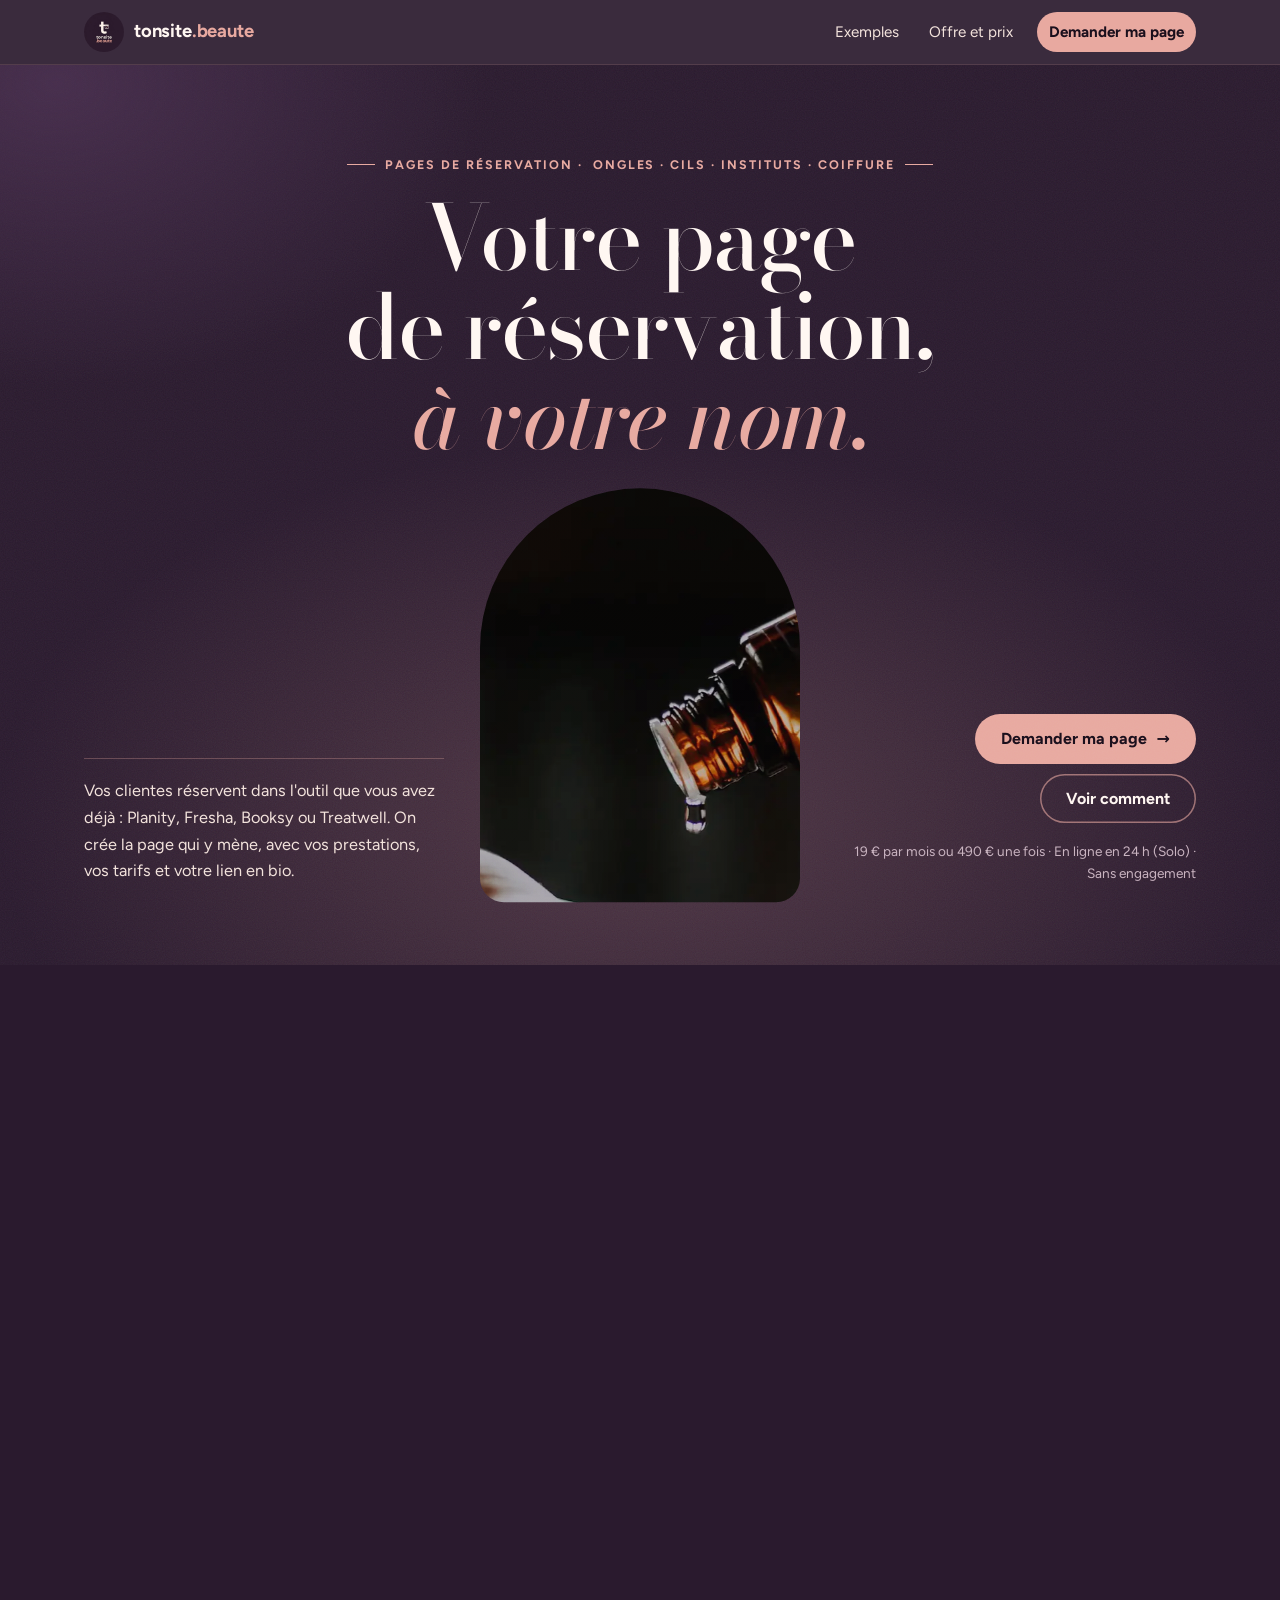
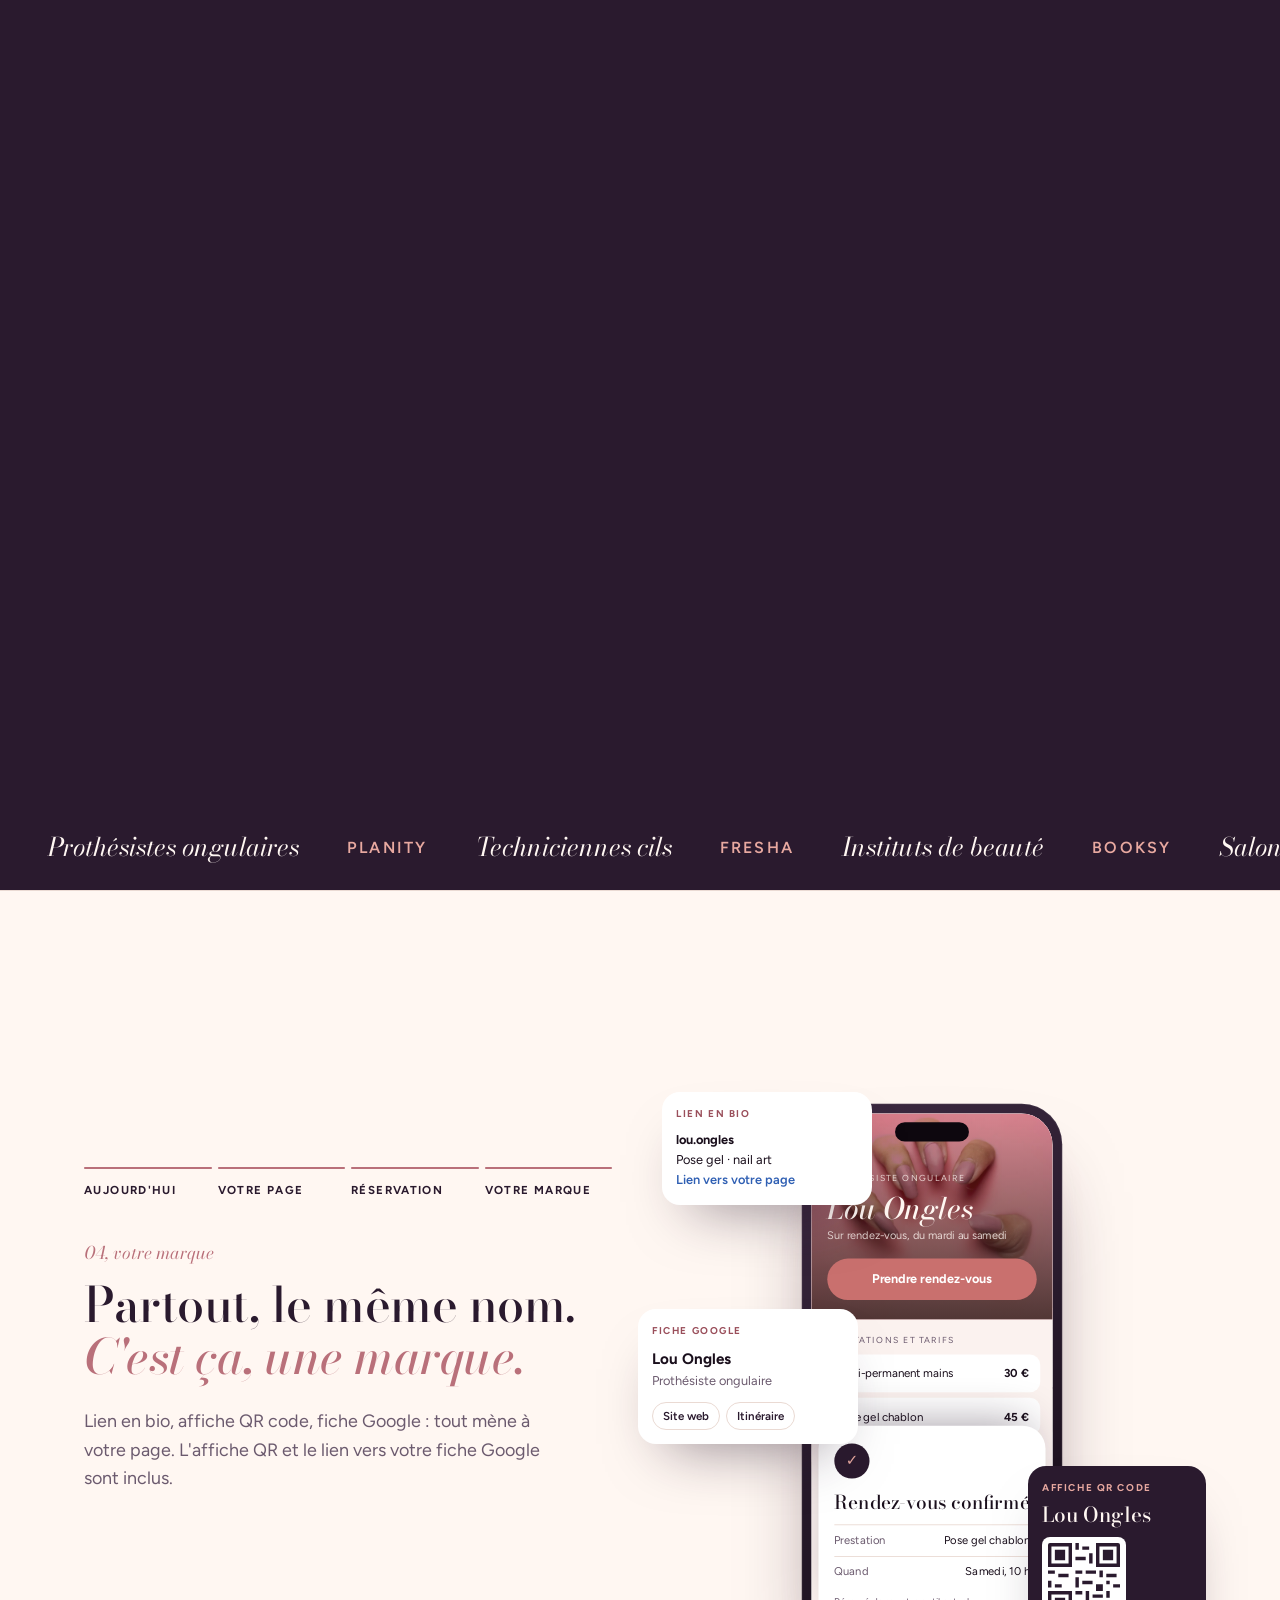
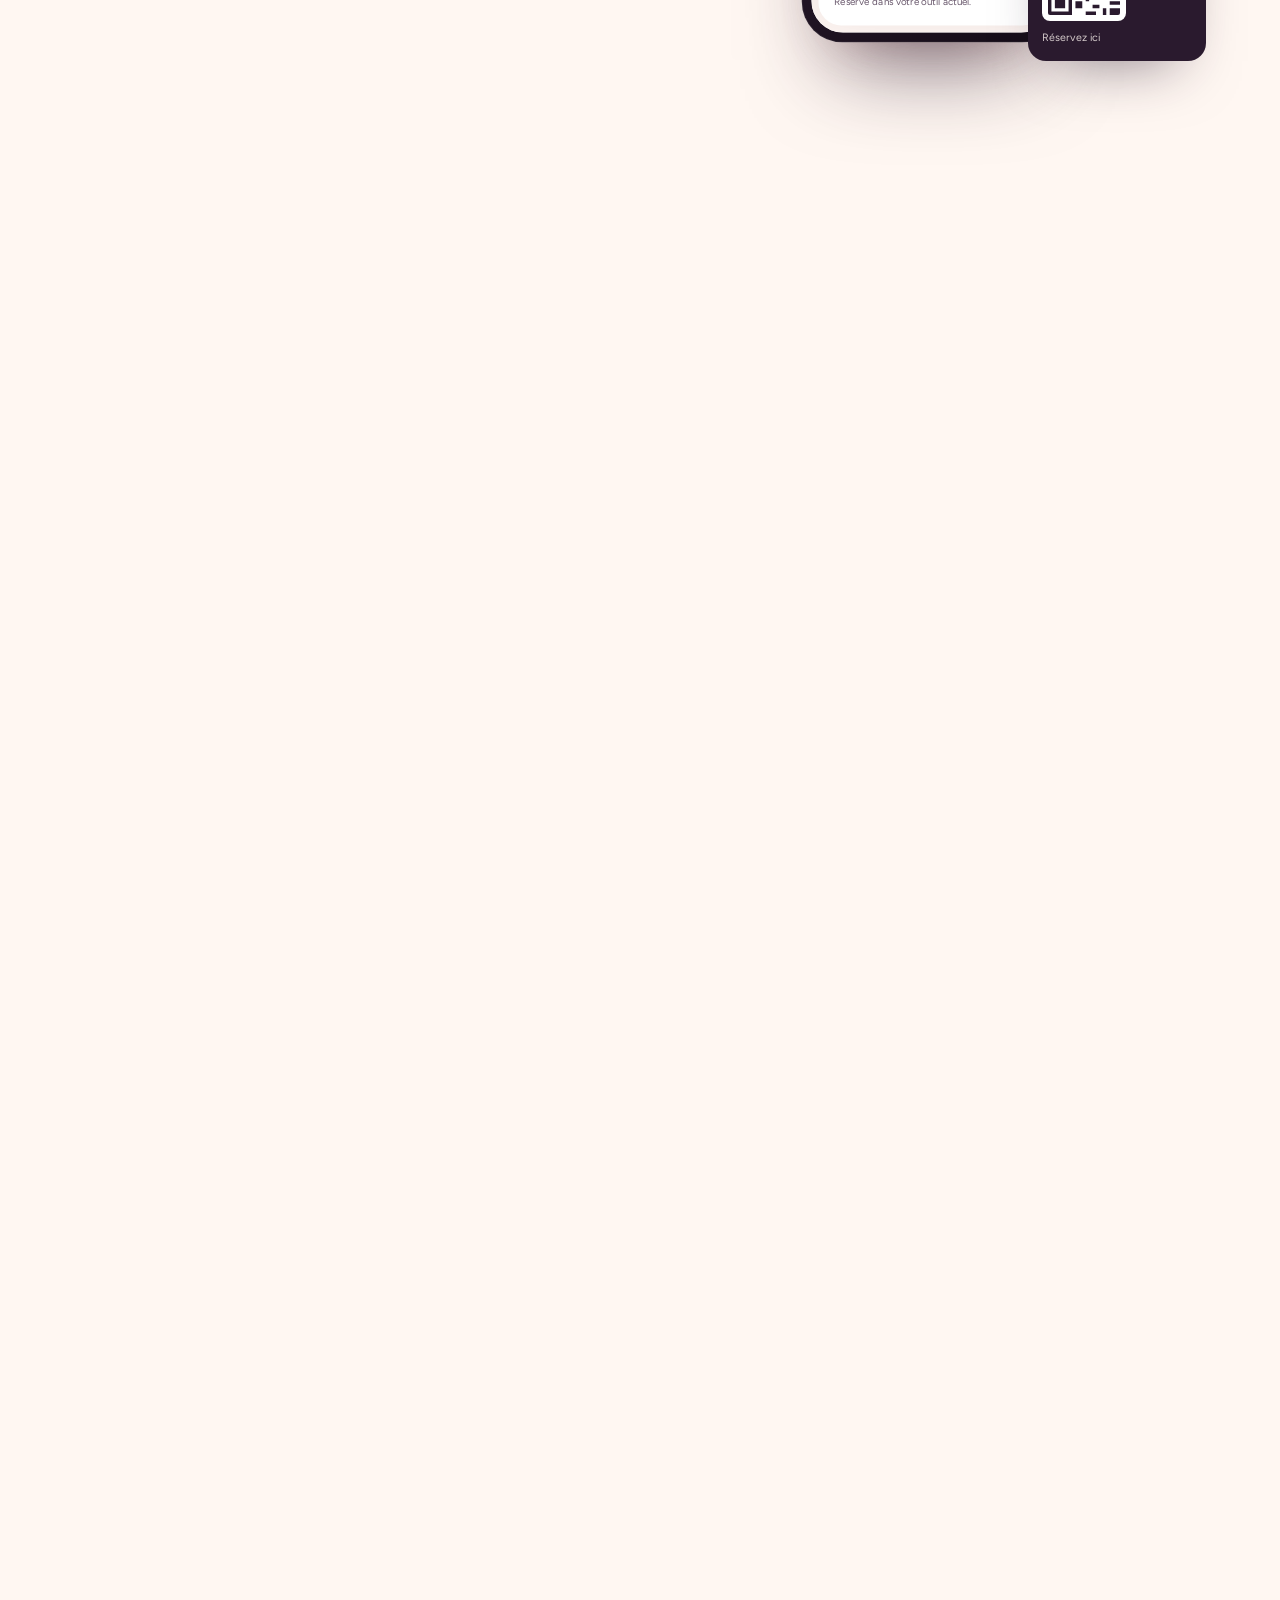
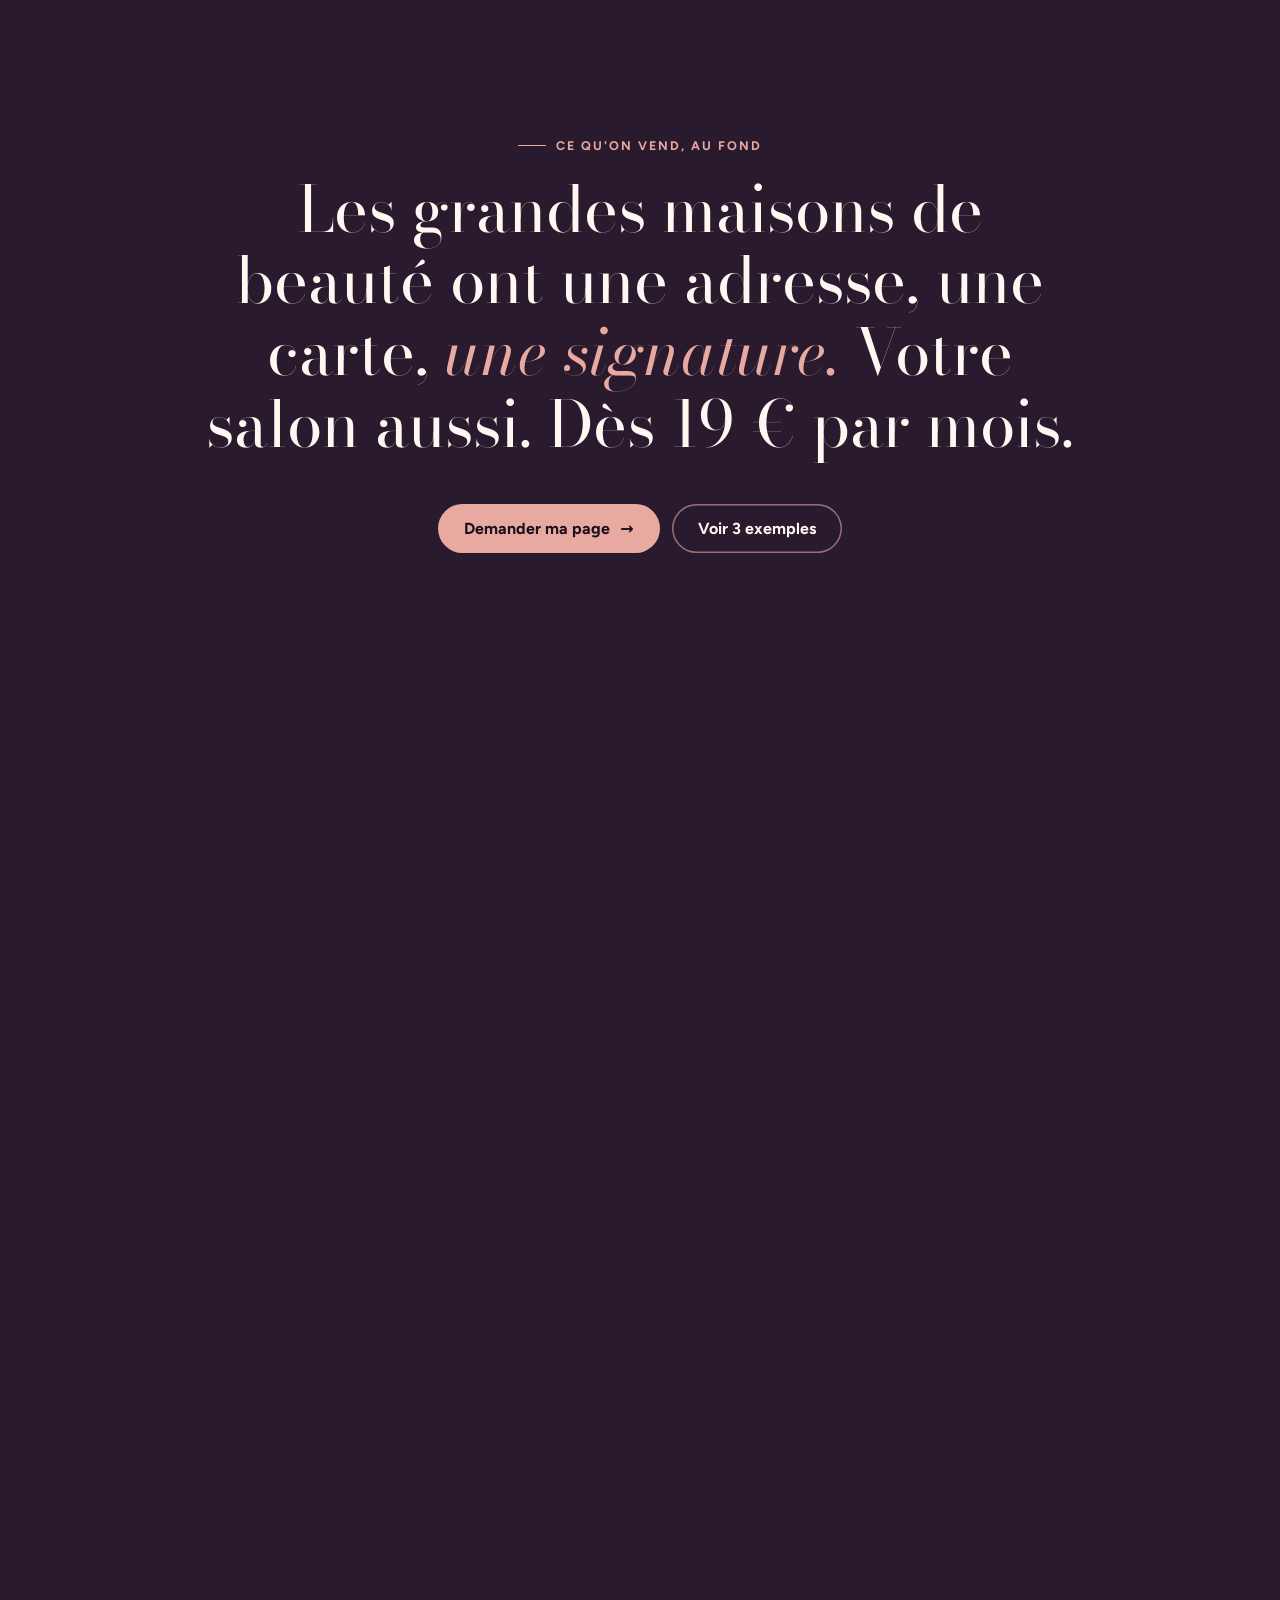
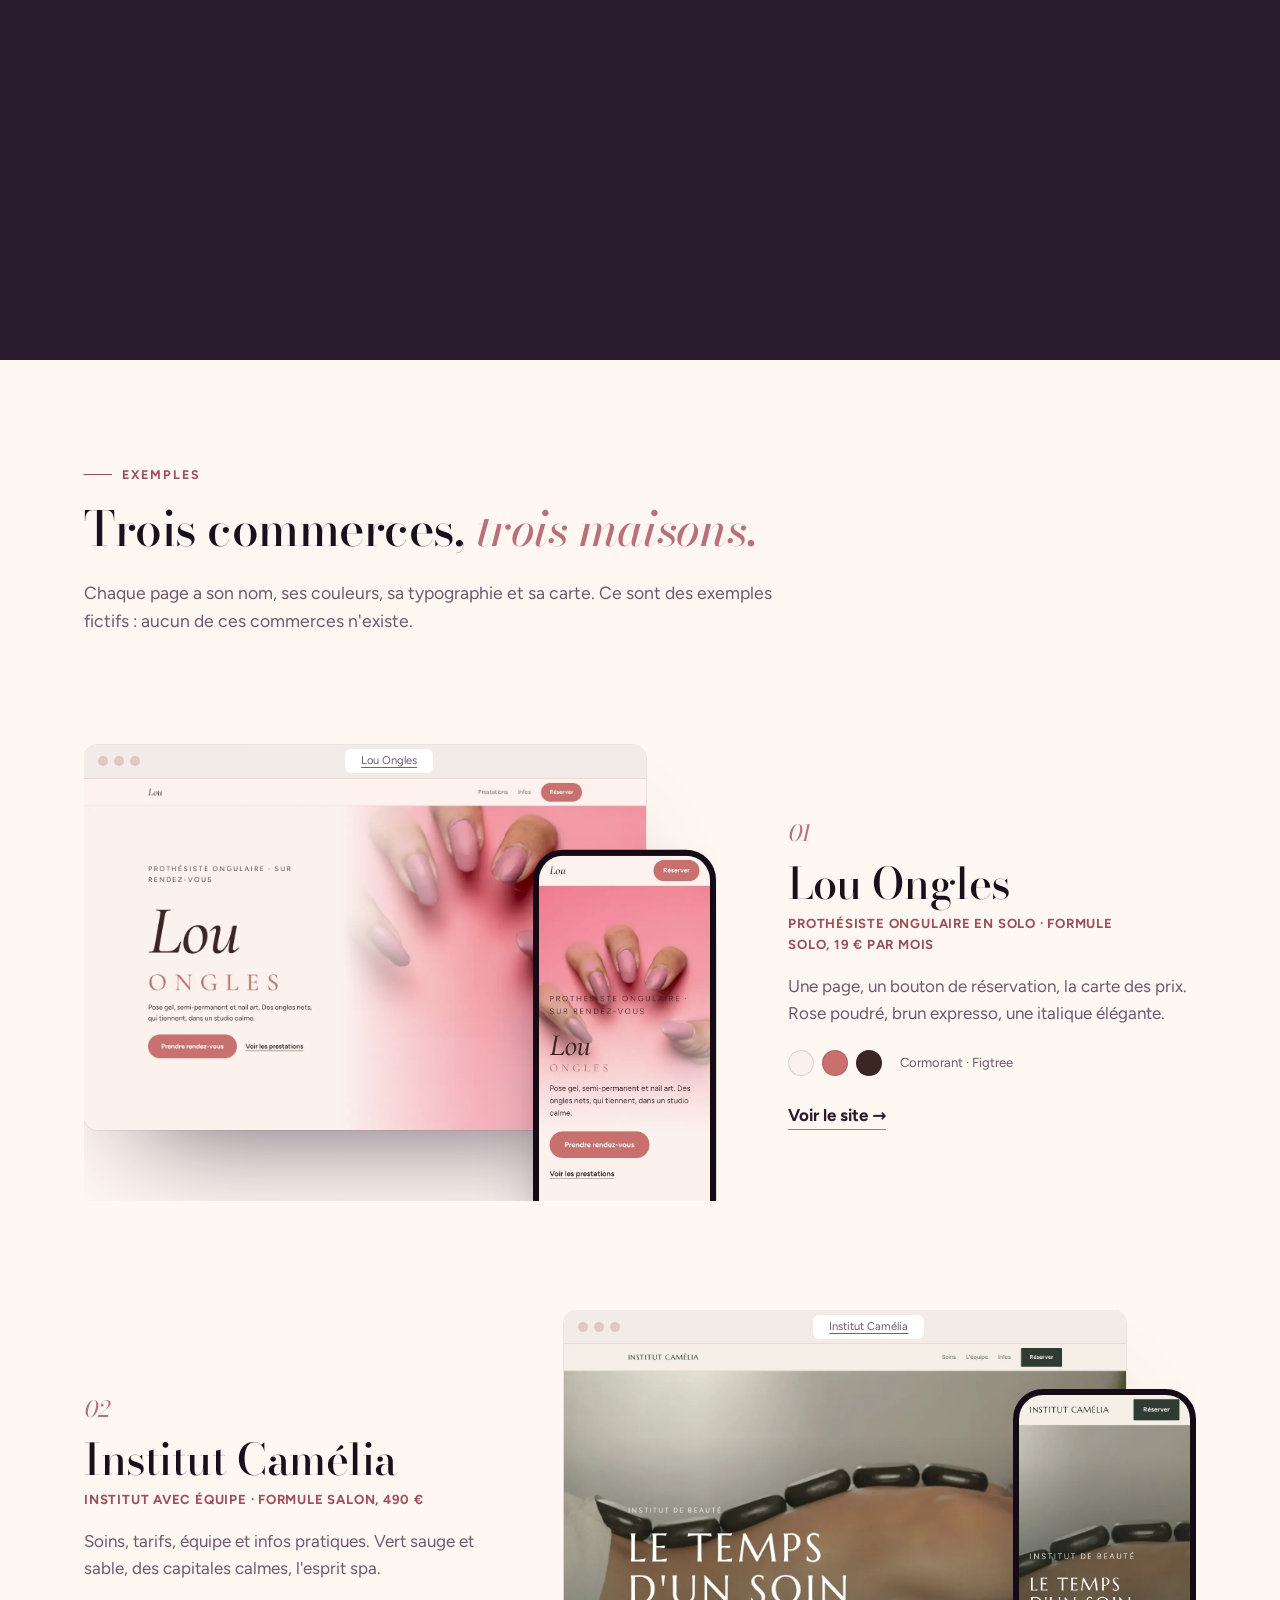
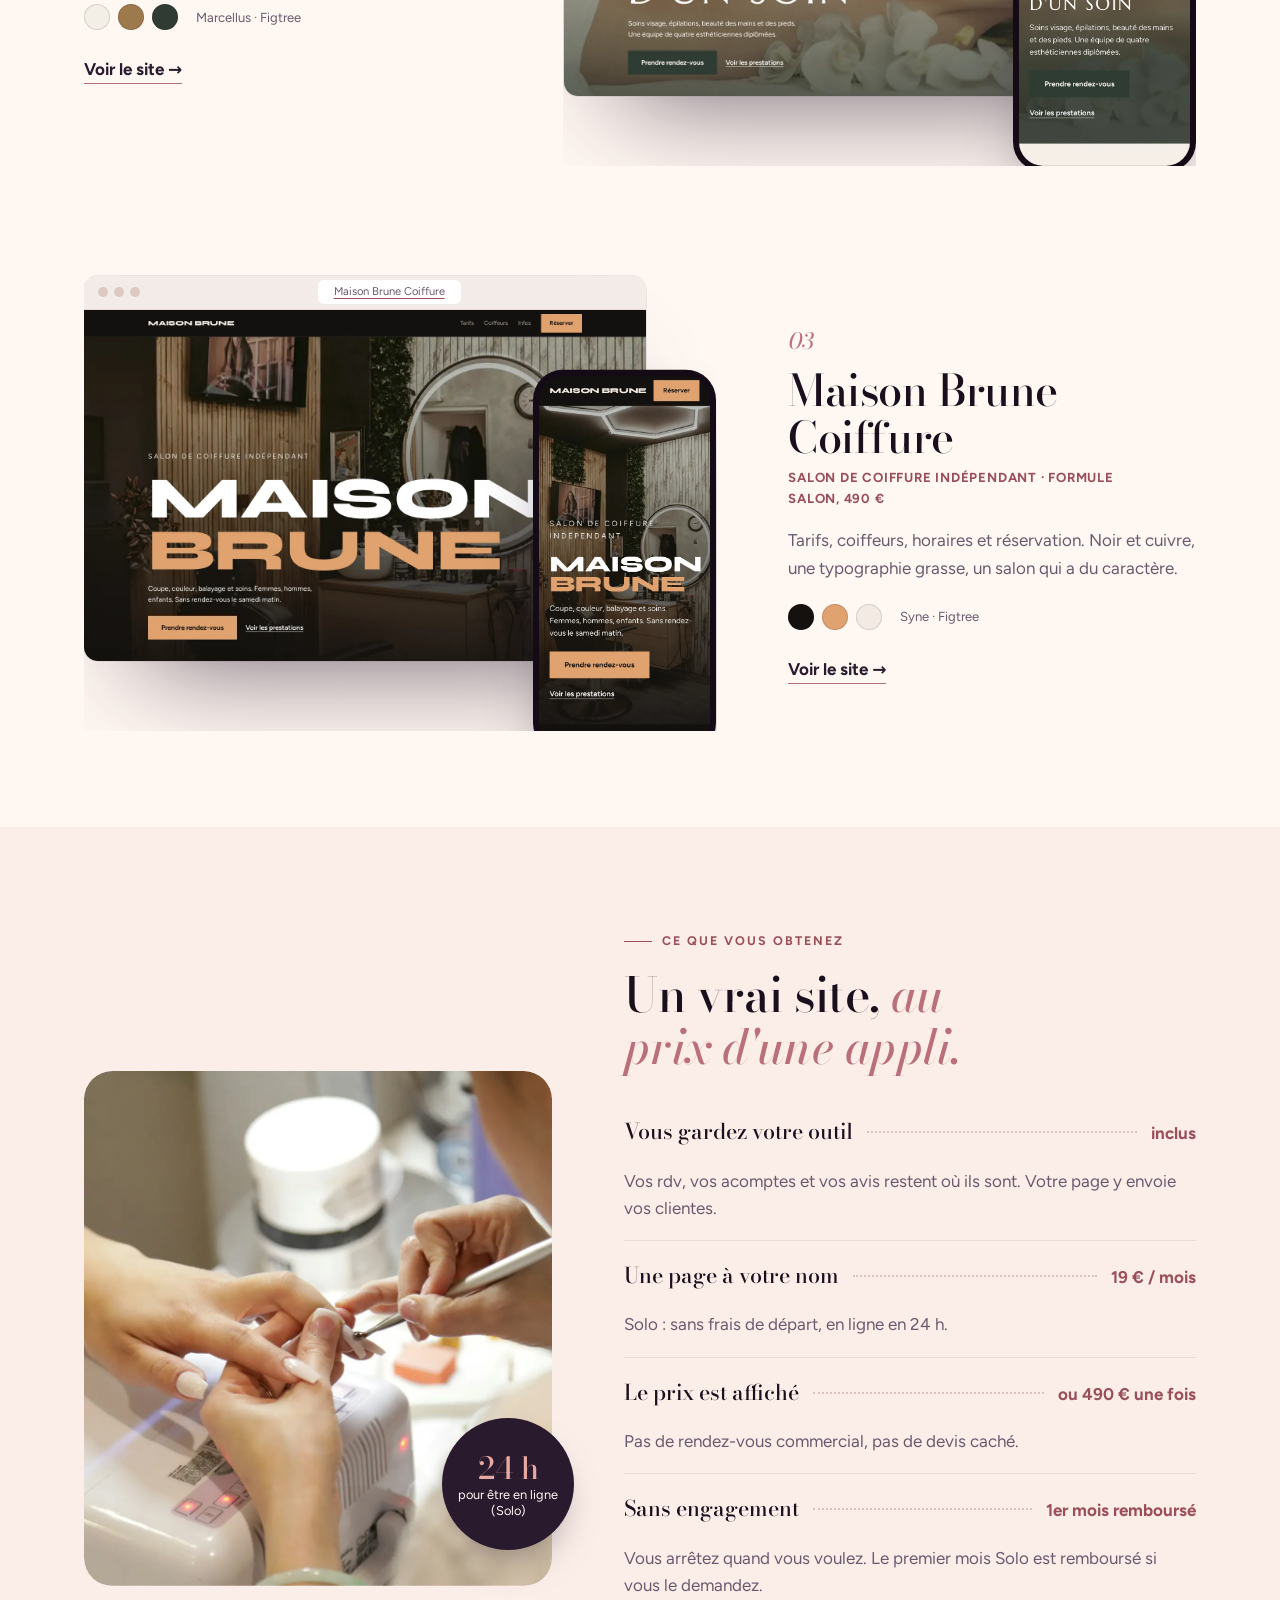
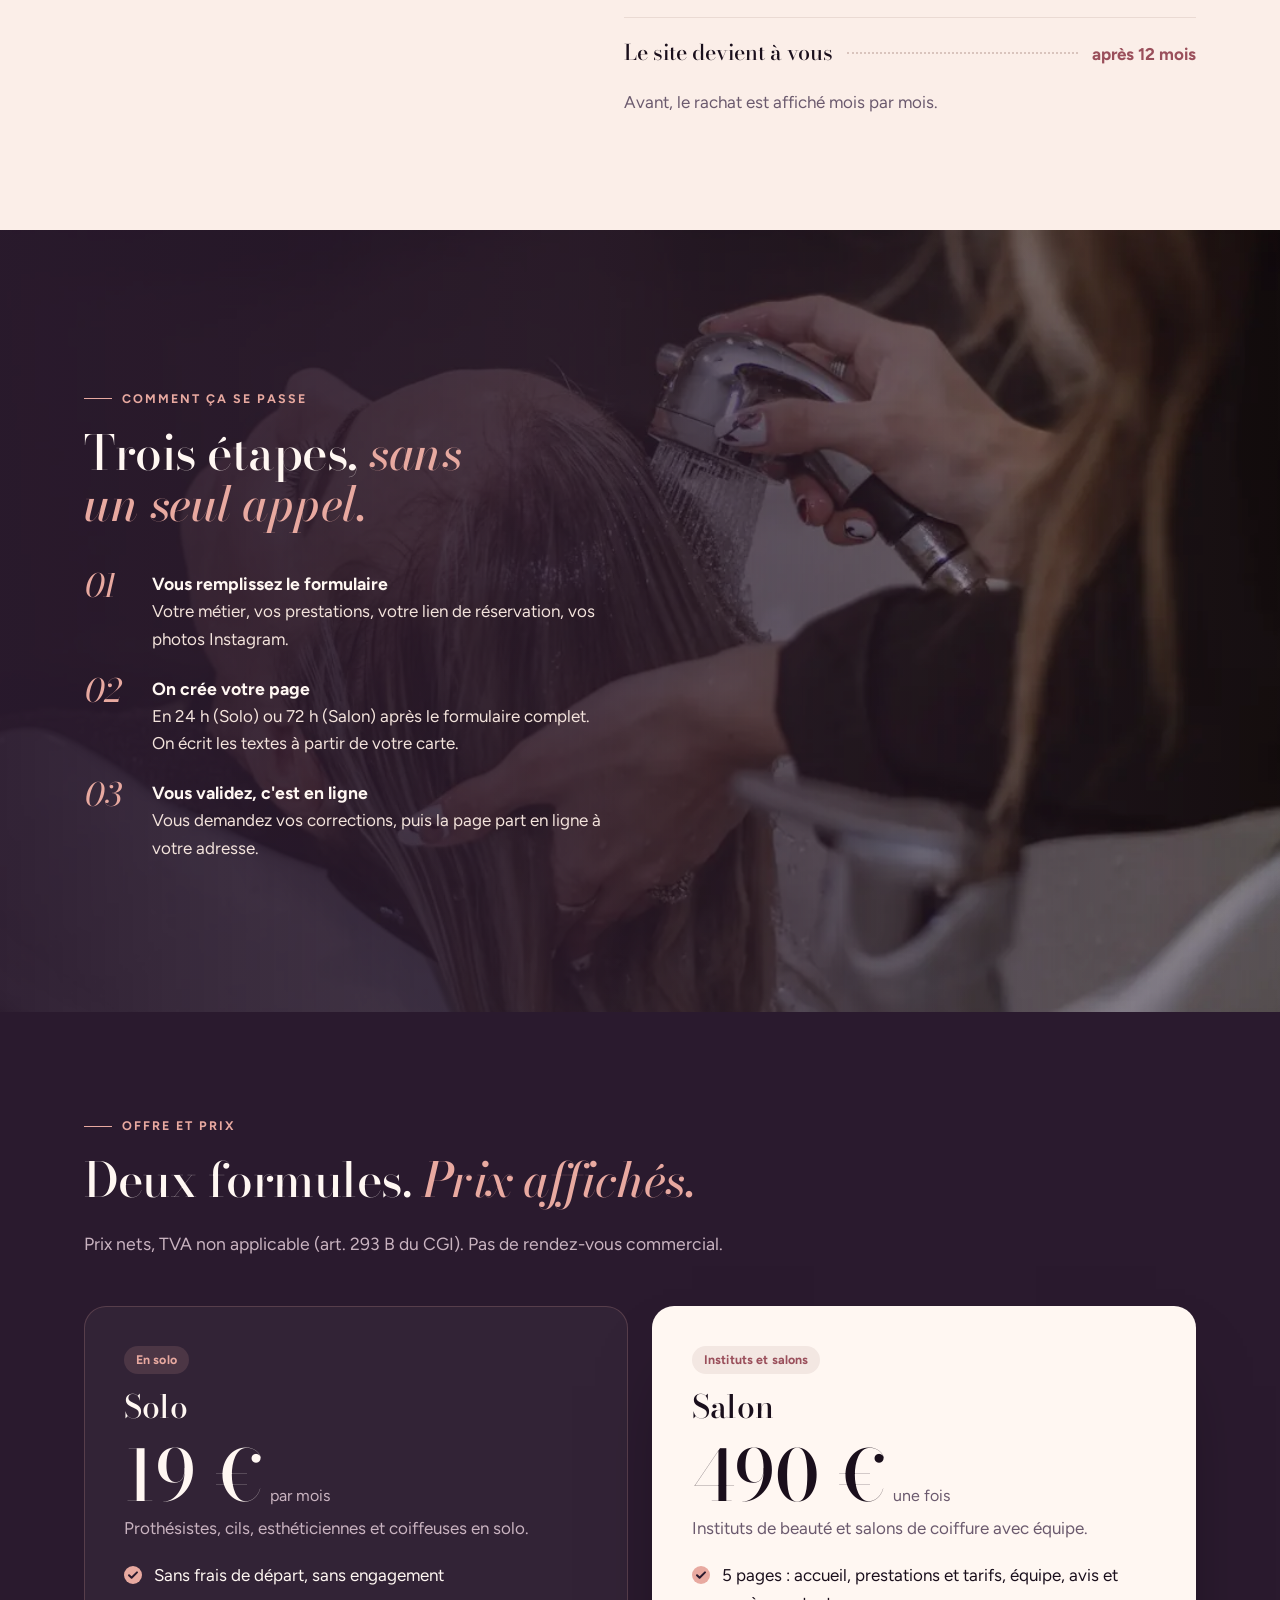
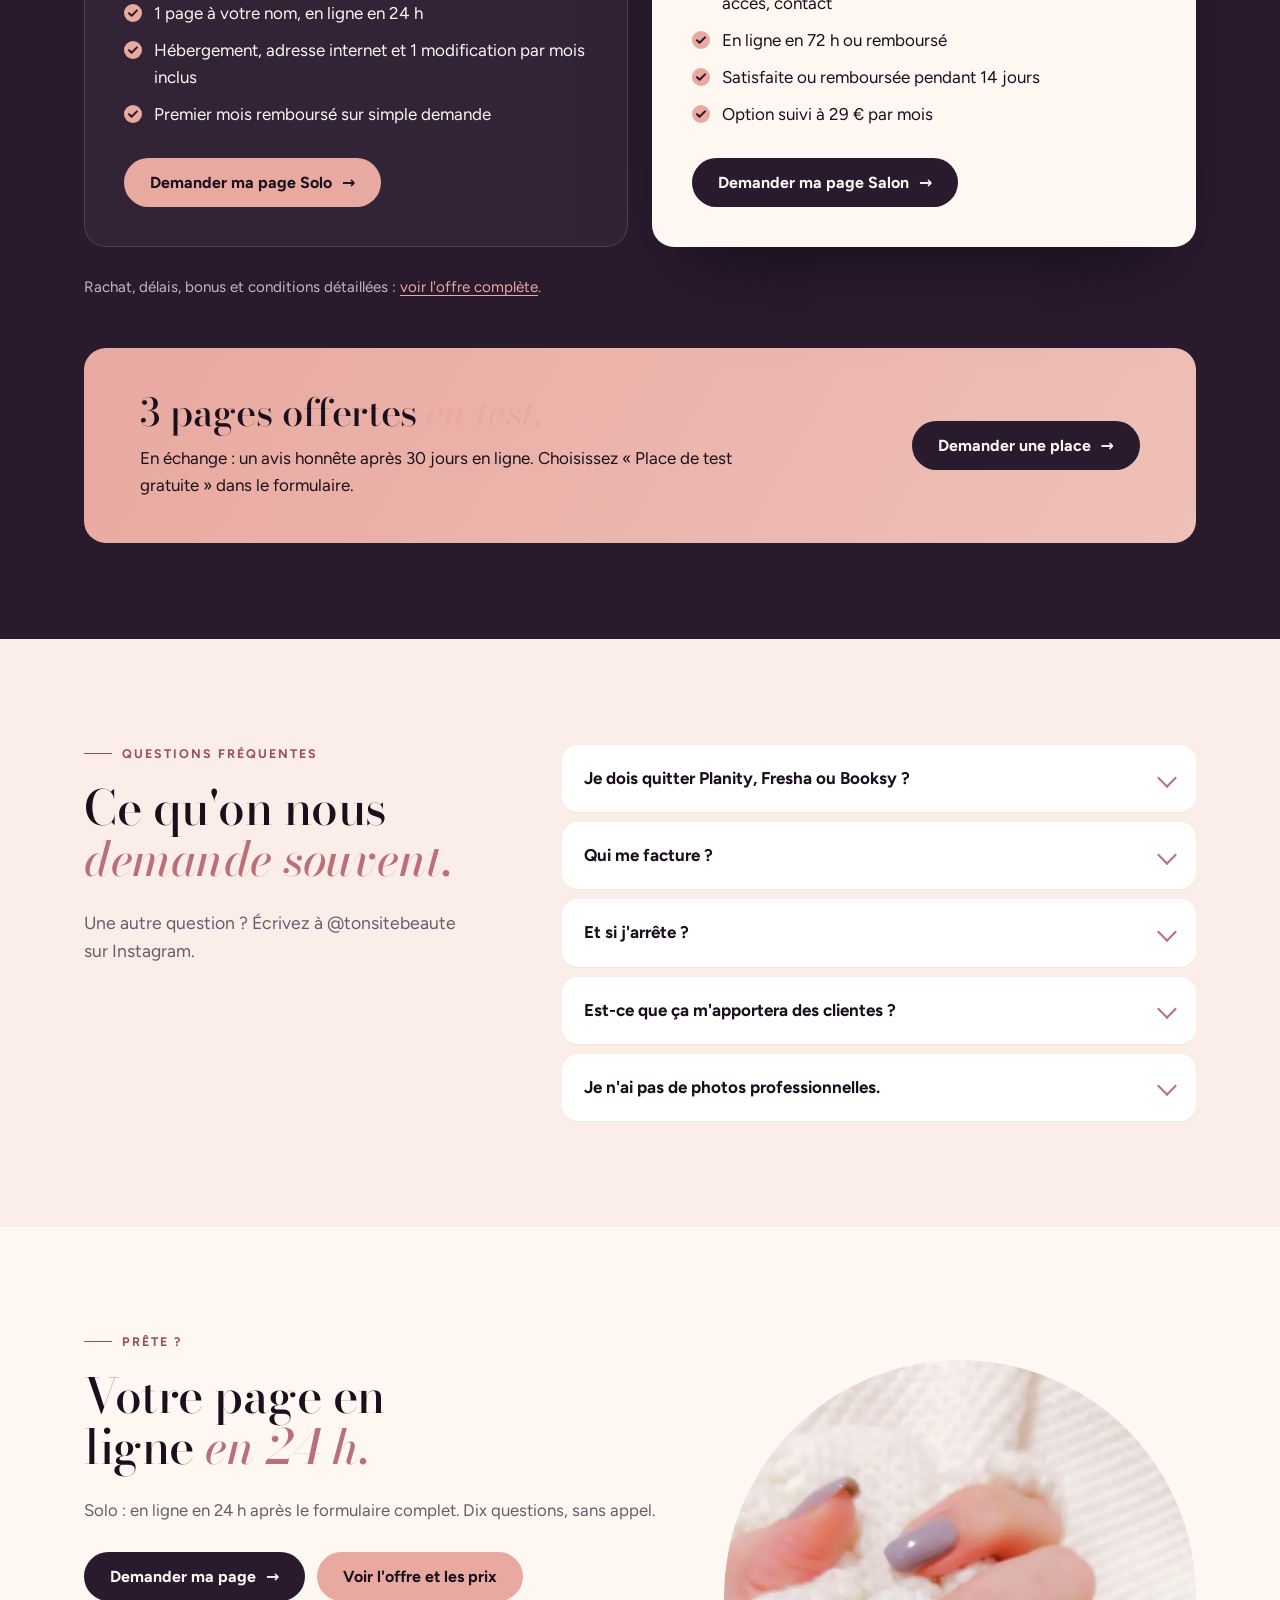
==== index.html @ aa96fde6 "Publish site from tonsite-beaute@23887d0" ====
<!doctype html> <html lang="fr"> <head> <meta charset="utf-8"> <meta name="viewport" content="width=device-width,initial-scale=1"> <title>tonsite.beaute | Votre page de réservation à votre nom</title> <meta name="description" content="Pages de réservation pour prothésistes ongulaires, techniciennes cils, instituts et salons de coiffure. Vous gardez votre outil. 19 € par mois ou 490 € une fois, sans engagement."> <link rel="canonical" href="https://kamgangharold-ui.github.io/tonsite-beaute/"> <meta property="og:title" content="tonsite.beaute | Votre page de réservation à votre nom"> <meta property="og:description" content="Pages de réservation pour prothésistes ongulaires, techniciennes cils, instituts et salons de coiffure. Vous gardez votre outil. 19 € par mois ou 490 € une fois, sans engagement."> <meta property="og:image" content="https://kamgangharold-ui.github.io/tonsite-beaute/assets/logo-512.png"> <meta property="og:type" content="website"> <link rel="icon" href="assets/favicon-64.png"> <link rel="apple-touch-icon" href="assets/apple-touch-icon.png"> <link rel="preload" href="assets/fonts/bodoni-moda.woff2" as="font" type="font/woff2" crossorigin> <link rel="preload" href="assets/fonts/figtree.woff2" as="font" type="font/woff2" crossorigin> <link rel="preload" href="assets/photos/ouverture.webp" as="image"> <link rel="stylesheet" href="assets/s-TWNPXWXV.css"> <link rel="stylesheet" href="assets/p-ij1RP6GN.css"> <link rel="stylesheet" href="assets/s-yjYrUPbG.css"> <meta name="theme-color" content="#2A1A2E"> </head> <body> <a class="skip" href="#contenu">Aller au contenu</a> <header class="site"><div class="wrap"> <a class="brand" href="index.html"><img src="assets/logo-512.png" alt="" width="44" height="44"><span>tonsite<b>.beaute</b></span></a> <nav class="main" aria-label="Menu"><a href="index.html#exemples">Exemples</a><a href="offre.html">Offre et prix</a><a href="contact.html">Demander ma page</a></nav> </div></header> <main id="contenu"> <section class="h-scene" data-scene> <div class="h-pin"> <div class="h-photo" data-r=".05 .62"><img src="assets/photos/ouverture.webp" alt="Main qui verse une goutte d'huile de soin, sur fond sombre" width="2400" height="1500" fetchpriority="high"></div> <div class="h-head" data-r="0 .3"> <span class="eyebrow"><span class="hide-m">Pages de réservation · </span>Ongles · Cils · Instituts · Coiffure</span> <h1>Votre page de réservation, <em>à votre nom.</em></h1> </div> <div class="h-side h-left" data-r="0 .3"> <p>Vos clientes réservent dans l'outil que vous avez déjà : Planity, Fresha, Booksy ou Treatwell. On crée la page qui y mène, avec vos prestations, vos tarifs et votre lien en bio.</p> </div> <div class="h-side h-right" data-r="0 .3"> <div class="ctas"><a class="btn" href="contact.html">Demander ma page <span class="arr" aria-hidden="true">→</span></a><a class="btn ghost" href="#histoire">Voir comment</a></div> <p class="h-facts">19 € par mois ou 490 € une fois · En ligne en 24 h (Solo) · Sans engagement</p> </div> <div class="h-line" data-r=".5 .8" aria-hidden="true"><p><small>tonsite.beaute</small>Votre talent mérite une vitrine <em>à sa hauteur.</em></p></div> <div class="cue" data-r="0 .08" aria-hidden="true">Défiler</div> </div> </section> <div class="ribbon" aria-hidden="true"><div class="track"> <span>Prothésistes ongulaires</span><span>Planity</span><span>Techniciennes cils</span><span>Fresha</span><span>Instituts de beauté</span><span>Booksy</span><span>Salons de coiffure</span><span>Treatwell</span> <span>Prothésistes ongulaires</span><span>Planity</span><span>Techniciennes cils</span><span>Fresha</span><span>Instituts de beauté</span><span>Booksy</span><span>Salons de coiffure</span><span>Treatwell</span> </div></div> <section class="story" id="histoire" data-scene data-steps=".24 .5 .74"> <div class="st-pin"> <div> <ol class="st-rail" aria-hidden="true"><li>Aujourd'hui</li><li>Votre page</li><li>Réservation</li><li>Votre marque</li></ol> <div class="st-steps"> <div class="st-step"><span class="num">01, aujourd'hui</span><h2>Elles vous trouvent sur Instagram. <em>Puis elles demandent.</em></h2><p>C'est combien la pose ? Tu es où ? Tu as de la place samedi ? Les mêmes questions, chaque jour, dans vos messages.</p></div> <div class="st-step"><span class="num">02, votre page</span><h2>Une page à votre nom. <em>Les réponses avant la question.</em></h2><p>Vos prestations, vos tarifs, vos photos, votre adresse. On l'écrit à partir de votre carte. En ligne en 24 h pour la formule Solo.</p></div> <div class="st-step"><span class="num">03, la réservation</span><h2>Elle réserve. <em>Dans votre outil.</em></h2><p>Le bouton ouvre Planity, Fresha, Booksy ou Treatwell. Vos rdv, vos acomptes et vos avis restent où ils sont. Vous ne changez rien.</p></div> <div class="st-step"><span class="num">04, votre marque</span><h2>Partout, le même nom. <em>C'est ça, une marque.</em></h2><p>Lien en bio, affiche QR code, fiche Google : tout mène à votre page. L'affiche QR et le lien vers votre fiche Google sont inclus.</p></div> </div> </div> <div class="st-stage"><div class="st-inner"> <div class="st-dm dm1" aria-hidden="true"><i>C</i><div><small>Message</small>Coucou ! C'est combien la pose gel ?</div></div> <div class="st-dm dm2" aria-hidden="true"><i>M</i><div><small>Message</small>Tu as de la place samedi ?</div></div> <div class="st-dm dm3" aria-hidden="true"><i>S</i><div><small>Message</small>Tu es où exactement ?</div></div> <div class="st-phone" role="img" aria-label="La page de Lou Ongles sur un téléphone"> <div class="st-screen"> <div class="l-insta" aria-hidden="true"> <div class="handle">lou.ongles</div> <div class="row"><div class="av"><span></span></div><div class="who"><b>Lou</b>Prothésiste ongulaire</div></div> <p class="bio">Pose gel · semi-permanent · nail art<br><span>Sur rendez-vous. Prix en DM.</span></p> <div class="grid9"><i class="g1"></i><i class="g2"></i><i class="g3"></i><i class="g4"></i><i class="g5"></i><i class="g6"></i></div> </div> <div class="l-page" aria-hidden="true"> <div class="lp-top"><small>Prothésiste ongulaire</small><b>Lou Ongles</b><div class="city">Sur rendez-vous, du mardi au samedi</div><div class="lp-btn">Prendre rendez-vous</div></div> <div class="lp-body"><p class="h">Prestations et tarifs</p> <div class="lp-row"><span>Semi-permanent mains</span><span>30 €</span></div> <div class="lp-row"><span>Pose gel chablon</span><span>45 €</span></div> <div class="lp-row"><span>Remplissage</span><span>35 €</span></div> <div class="lp-row"><span>Dépose</span><span>15 €</span></div> </div> </div> <div class="l-booked" aria-hidden="true"><div class="ok">✓</div><b>Rendez-vous confirmé</b> <div class="ln"><span>Prestation</span><span>Pose gel chablon</span></div> <div class="ln"><span>Quand</span><span>Samedi, 10 h</span></div> <p>Réservé dans votre outil actuel.</p></div> </div> </div> <div class="st-card c-bio" aria-hidden="true"><span class="lab">Lien en bio</span><b>lou.ongles</b>Pose gel · nail art<br><span class="lk">Lien vers votre page</span></div> <div class="st-card c-g" aria-hidden="true"><span class="lab">Fiche Google</span><b>Lou Ongles</b><div class="who">Prothésiste ongulaire</div><div class="acts"><span>Site web</span><span>Itinéraire</span></div></div> <div class="st-card c-qr" aria-hidden="true"><span class="lab">Affiche QR code</span><b>Lou Ongles</b> <svg viewBox="0 0 21 21" aria-hidden="true"><path fill="#2A1A2E" d="M0 0h7v7H0zM1 1v5h5V1zM2 2h3v3H2zM14 0h7v7h-7zm1 1v5h5V1zm1 1h3v3h-3zM0 14h7v7H0zm1 1v5h5v-5zm1 1h3v3H2zM8 0h1v2H8zm2 1h2v1h-2zm-2 3h3v1H8zm4-1h1v3h-1zM8 8h2v1H8zm3 0h3v1h-3zm4 0h1v2h-1zm2 1h3v1h-3zM0 8h2v1H0zm3 1h3v1H3zm-3 2h1v2H0zm2 1h2v1H2zm6-2h1v3H8zm2 1h3v1h-3zm4 1h2v2h-2zm3-1h1v1h-1zm2 1h2v1h-2zM8 14h2v1H8zm3 0h1v3h-1zm2 1h3v1h-3zm4-1h1v2h-1zm1 3h3v1h-3zM8 17h2v2H8zm5 1h2v1h-2zm-2 2h3v1h-3zm5-1h1v2h-1zm2 0h3v2h-3z"/></svg> <small>Réservez ici</small></div> </div></div> </div> </section> <section class="manifesto" data-scene> <div class="mf-pin"><div class="inner"> <span class="eyebrow" style="color:var(--rose)">Ce qu'on vend, au fond</span> <p class="mf-text" data-words>Les grandes maisons de beauté ont une adresse, une carte, <em>une signature.</em> Votre salon aussi. Dès 19 € par mois.</p> <div class="mf-cta" data-r=".78 .95"><a class="btn" href="contact.html">Demander ma page <span class="arr" aria-hidden="true">→</span></a><a class="btn ghost" href="#exemples">Voir 3 exemples</a></div> </div></div> </section> <section id="exemples" class="cases"><div class="wrap"> <div class="head reveal"><span class="eyebrow">Exemples</span> <h2>Trois commerces, <em>trois maisons.</em></h2> <p>Chaque page a son nom, ses couleurs, sa typographie et sa carte. Ce sont des exemples fictifs : aucun de ces commerces n'existe.</p></div> <article class="case"> <a class="shots unveil" href="demos/ongles.html" aria-label="Voir l'exemple Lou Ongles" tabindex="-1"> <div class="browser"><div class="bar" aria-hidden="true"><i></i><i></i><i></i><span>Lou Ongles</span></div><img src="assets/shots/ongles-desktop.webp" alt="" width="1440" height="900" loading="lazy"></div> <div class="phone-shot" data-px="-.05"><img src="assets/shots/ongles-mobile.webp" alt="" width="540" height="1169" loading="lazy"></div> </a> <div class="case-txt reveal"><span class="num">01</span><h3>Lou Ongles</h3><p class="meta">Prothésiste ongulaire en solo · Formule Solo, 19 € par mois</p><p>Une page, un bouton de réservation, la carte des prix. Rose poudré, brun expresso, une italique élégante.</p> <div class="swatches" aria-hidden="true"><i style="background:#fbf2ef"></i><i style="background:#c9706e"></i><i style="background:#3b2623"></i><span>Cormorant · Figtree</span></div> <a class="go" href="demos/ongles.html">Voir le site <span class="arr" aria-hidden="true">→</span></a></div> </article> <article class="case"> <a class="shots unveil" href="demos/institut.html" aria-label="Voir l'exemple Institut Camélia" tabindex="-1"> <div class="browser"><div class="bar" aria-hidden="true"><i></i><i></i><i></i><span>Institut Camélia</span></div><img src="assets/shots/institut-desktop.webp" alt="" width="1440" height="900" loading="lazy"></div> <div class="phone-shot" data-px="-.05"><img src="assets/shots/institut-mobile.webp" alt="" width="540" height="1169" loading="lazy"></div> </a> <div class="case-txt reveal"><span class="num">02</span><h3>Institut Camélia</h3><p class="meta">Institut avec équipe · Formule Salon, 490 €</p><p>Soins, tarifs, équipe et infos pratiques. Vert sauge et sable, des capitales calmes, l'esprit spa.</p> <div class="swatches" aria-hidden="true"><i style="background:#f4efe6"></i><i style="background:#9c7a4b"></i><i style="background:#2f3b33"></i><span>Marcellus · Figtree</span></div> <a class="go" href="demos/institut.html">Voir le site <span class="arr" aria-hidden="true">→</span></a></div> </article> <article class="case"> <a class="shots unveil" href="demos/coiffure.html" aria-label="Voir l'exemple Maison Brune Coiffure" tabindex="-1"> <div class="browser"><div class="bar" aria-hidden="true"><i></i><i></i><i></i><span>Maison Brune Coiffure</span></div><img src="assets/shots/coiffure-desktop.webp" alt="" width="1440" height="900" loading="lazy"></div> <div class="phone-shot" data-px="-.05"><img src="assets/shots/coiffure-mobile.webp" alt="" width="540" height="1169" loading="lazy"></div> </a> <div class="case-txt reveal"><span class="num">03</span><h3>Maison Brune Coiffure</h3><p class="meta">Salon de coiffure indépendant · Formule Salon, 490 €</p><p>Tarifs, coiffeurs, horaires et réservation. Noir et cuivre, une typographie grasse, un salon qui a du caractère.</p> <div class="swatches" aria-hidden="true"><i style="background:#14110f"></i><i style="background:#e0a26f"></i><i style="background:#f3ebe3"></i><span>Syne · Figtree</span></div> <a class="go" href="demos/coiffure.html">Voir le site <span class="arr" aria-hidden="true">→</span></a></div> </article> </div></section> <section class="alt"><div class="wrap split"> <div class="pic"><div class="unveil" style="border-radius:28px;overflow:hidden"><img src="assets/photos/ongles-atelier.webp" alt="Prothésiste ongulaire au travail sur une pose" width="1000" height="1100" loading="lazy"></div> <div class="stamp"><span><b>24 h</b>pour être en ligne (Solo)</span></div></div> <div class="list reveal"><span class="eyebrow">Ce que vous obtenez</span> <h2>Un vrai site, <em>au prix d'une appli.</em></h2> <dl> <div class="item"><dt>Vous gardez votre outil</dt><span class="leader" aria-hidden="true"></span><span class="val">inclus</span><dd>Vos rdv, vos acomptes et vos avis restent où ils sont. Votre page y envoie vos clientes.</dd></div> <div class="item"><dt>Une page à votre nom</dt><span class="leader" aria-hidden="true"></span><span class="val">19 € / mois</span><dd>Solo : sans frais de départ, en ligne en 24 h.</dd></div> <div class="item"><dt>Le prix est affiché</dt><span class="leader" aria-hidden="true"></span><span class="val">ou 490 € une fois</span><dd>Pas de rendez-vous commercial, pas de devis caché.</dd></div> <div class="item"><dt>Sans engagement</dt><span class="leader" aria-hidden="true"></span><span class="val">1er mois remboursé</span><dd>Vous arrêtez quand vous voulez. Le premier mois Solo est remboursé si vous le demandez.</dd></div> <div class="item"><dt>Le site devient à vous</dt><span class="leader" aria-hidden="true"></span><span class="val">après 12 mois</span><dd>Avant, le rachat est affiché mois par mois.</dd></div> </dl> </div> </div></section> <section class="bleed"><img src="assets/photos/coiffure-bac.webp" alt="" width="1800" height="900" loading="lazy" data-px="-.12"><div class="wrap"> <span class="eyebrow" style="color:var(--rose)">Comment ça se passe</span> <h2>Trois étapes, <em>sans un seul appel.</em></h2> <ol class="steps"> <li><div><b>Vous remplissez le formulaire</b><span>Votre métier, vos prestations, votre lien de réservation, vos photos Instagram.</span></div></li> <li><div><b>On crée votre page</b><span>En 24 h (Solo) ou 72 h (Salon) après le formulaire complet. On écrit les textes à partir de votre carte.</span></div></li> <li><div><b>Vous validez, c'est en ligne</b><span>Vous demandez vos corrections, puis la page part en ligne à votre adresse.</span></div></li> </ol> </div></section> <section class="dark"><div class="wrap"> <div class="head reveal"><span class="eyebrow" style="color:var(--rose)">Offre et prix</span> <h2>Deux formules. <em>Prix affichés.</em></h2> <p>Prix nets, TVA non applicable (art. 293 B du CGI). Pas de rendez-vous commercial.</p></div> <div class="plans"> <div class="plan reveal"><span class="tag">En solo</span><h3>Solo</h3> <div class="amount">19 €<small>par mois</small></div> <p class="for">Prothésistes, cils, esthéticiennes et coiffeuses en solo.</p> <ul><li>Sans frais de départ, sans engagement</li><li>1 page à votre nom, en ligne en 24 h</li><li>Hébergement, adresse internet et 1 modification par mois inclus</li><li>Premier mois remboursé sur simple demande</li></ul> <a class="btn" href="contact.html?formule=solo">Demander ma page Solo <span class="arr" aria-hidden="true">→</span></a></div> <div class="plan featured reveal"><span class="tag">Instituts et salons</span><h3>Salon</h3> <div class="amount">490 €<small>une fois</small></div> <p class="for">Instituts de beauté et salons de coiffure avec équipe.</p> <ul><li>5 pages : accueil, prestations et tarifs, équipe, avis et accès, contact</li><li>En ligne en 72 h ou remboursé</li><li>Satisfaite ou remboursée pendant 14 jours</li><li>Option suivi à 29 € par mois</li></ul> <a class="btn dark" href="contact.html?formule=salon">Demander ma page Salon <span class="arr" aria-hidden="true">→</span></a></div> </div> <p class="plans-foot">Rachat, délais, bonus et conditions détaillées : <a href="offre.html">voir l'offre complète</a>.</p> <div class="band reveal" style="margin-top:48px"> <div><h2>3 pages offertes <em>en test.</em></h2><p>En échange : un avis honnête après 30 jours en ligne. Choisissez « Place de test gratuite » dans le formulaire.</p></div> <a class="btn dark" href="contact.html?formule=test">Demander une place <span class="arr" aria-hidden="true">→</span></a> </div> </div></section> <section class="alt"><div class="wrap faq"> <div class="head reveal"><span class="eyebrow">Questions fréquentes</span> <h2>Ce qu'on nous <em>demande souvent.</em></h2> <p>Une autre question ? Écrivez à @tonsitebeaute sur Instagram.</p></div> <div> <details><summary>Je dois quitter Planity, Fresha ou Booksy ?</summary><p>Non. Votre page envoie vers votre outil actuel. Vos rdv, vos acomptes et vos avis restent dedans.</p></details> <details><summary>Qui me facture ?</summary><p>La micro-entreprise de Frank Nathan Kamokoue Sikati (SIRET 108 086 612 00018). Les prix sont nets : TVA non applicable, art. 293 B du CGI.</p></details> <details><summary>Et si j'arrête ?</summary><p>Solo : vous arrêtez quand vous voulez, sans frais. Vos textes et photos vous sont envoyés gratuitement. Après 12 mois payés, le site est à vous ; avant, vous pouvez le racheter (tableau sur la page Offre).</p></details> <details><summary>Est-ce que ça m'apportera des clientes ?</summary><p>On ne promet pas de nouvelles clientes. On promet une page à votre nom, en ligne à la date dite, qui envoie vers votre réservation.</p></details> <details><summary>Je n'ai pas de photos professionnelles.</summary><p>On part des photos de votre Instagram, avec votre accord écrit.</p></details> </div> </div></section> <section id="liste-attente"><div class="wrap close2"> <div class="reveal"> <span class="eyebrow">Prête ?</span> <h2>Votre page en ligne <em>en 24 h.</em></h2> <p class="note" style="font-size:1.05rem">Solo : en ligne en 24 h après le formulaire complet. Dix questions, sans appel.</p> <div class="ctas"><a class="btn dark" href="contact.html">Demander ma page <span class="arr" aria-hidden="true">→</span></a><a class="btn" href="offre.html">Voir l'offre et les prix</a></div> <div class="wait"> <h3>Pas tout de suite ? Rejoignez la liste d'attente</h3> <p>Laissez votre métier et votre ville. On vous répond par e-mail, sans appel et sans engagement.</p> <p><a class="btn dark" href="mailto:tonsitebeaute@gmail.com?subject=Liste%20d%27attente%20tonsite.beaute&amp;body=M%C3%A9tier%20%3A%20%0AVille%20%3A%20%0AInstagram%20ou%20TikTok%20%3A%20%0A">Rejoindre la liste d'attente</a></p> <p class="note">Votre messagerie s'ouvre avec un message déjà écrit, vous l'envoyez vous-même. Vous pouvez aussi écrire à @tonsitebeaute sur Instagram.</p> </div> </div> <div class="pic unveil" style="border-radius:999px 999px 28px 28px;overflow:hidden"><img src="assets/photos/ongles-mauve.webp" alt="Main aux ongles mauves et pailletés sur un pull en laine" width="900" height="1000" loading="lazy"></div> </div></section> </main> <script src="assets/s-BPUJOgHn.js"></script> <footer class="site"><div class="wrap"> <div><strong>tonsite.beaute</strong><br>Sites de réservation pour instituts, ongleries, cils et salons de coiffure.<br> Service vendu et facturé par Frank Nathan Kamokoue Sikati (EI, micro-entreprise), SIRET 108 086 612 00018.<br>TVA non applicable, art. 293 B du CGI.</div> <div><a href="mentions-legales.html">Mentions légales</a><br><a href="cgv.html">Conditions générales de vente</a><br> <a href="confidentialite.html">Confidentialité</a><br><a href="contact.html">Contact</a></div> <div><a href="https://www.instagram.com/tonsitebeaute/" rel="me">Instagram @tonsitebeaute</a><br><a href="https://www.tiktok.com/@tonsitebeaute" rel="me">TikTok @tonsitebeaute</a><br> Ce site ne dépose aucun cookie et ne contient aucun traceur.<br>Mis à jour le 24 octobre 2026.<br><span class="credit">Photos d'illustration : Unsplash.</span></div> </div></footer> </body> </html>
---- assets/s-TWNPXWXV.css ----
@font-face{font-family:Bodoni Moda;src:url(fonts/bodoni-moda.woff2) format("woff2");font-weight:400 900;font-style:normal;font-display:swap}@font-face{font-family:Bodoni Moda;src:url(fonts/bodoni-moda-italic.woff2) format("woff2");font-weight:400 900;font-style:italic;font-display:swap}@font-face{font-family:Figtree;src:url(fonts/figtree.woff2) format("woff2");font-weight:300 800;font-style:normal;font-display:swap}:root{--plum:#2A1A2E;--plum-2:#3a2540;--plum-3:#4a3150;--rose:#E8A9A0;--rose-2:#B9707A;--rose-ink:#9A4F5B;--cream:#FFF7F2;--blush:#fbeee8;--sand:#f3e7e2;--line:#eadad3;--ink:#1A0F1C;--muted:#6b5a6e;--on-plum:#f3e3dc;--on-plum-muted:#c9b3c0;--radius:22px;--max:1160px;--display:"Bodoni Moda","Didot","Bodoni 72",Georgia,serif;--body:"Figtree","Segoe UI",system-ui,-apple-system,"Helvetica Neue",Arial,sans-serif;--ease:cubic-bezier(.22,1,.36,1)}*{box-sizing:border-box}html{scroll-behavior:smooth;-webkit-text-size-adjust:100%}body{margin:0;font-family:var(--body);color:var(--ink);background:var(--cream);line-height:1.6;font-size:17px;-webkit-font-smoothing:antialiased}img{max-width:100%;height:auto;display:block}a{color:var(--rose-ink);text-underline-offset:3px}a:focus-visible,button:focus-visible,input:focus-visible,select:focus-visible,textarea:focus-visible,summary:focus-visible{outline:3px solid var(--rose-2);outline-offset:3px}::selection{background:var(--rose);color:var(--ink)}.wrap{max-width:var(--max);margin:0 auto;padding:0 24px}h1,h2,h3{font-family:var(--display);font-weight:500;line-height:1.08;margin:0 0 .5em;letter-spacing:-.01em;font-optical-sizing:auto;text-wrap:balance}h1{font-size:clamp(2.4rem,6.4vw,4.6rem)}h2{font-size:clamp(1.9rem,4.2vw,3rem)}h3{font-size:1.35rem;font-weight:600}h1 em,h2 em{font-style:italic;color:var(--rose-2)}p{text-wrap:pretty}.eyebrow{display:inline-flex;align-items:center;gap:10px;font-size:.78rem;font-weight:700;letter-spacing:.16em;text-transform:uppercase;color:var(--rose-ink);margin-bottom:18px}.eyebrow:before{content:"";width:28px;height:1px;background:currentColor}.skip{position:absolute;left:-999px}.skip:focus{left:10px;top:10px;background:#fff;padding:8px;z-index:99}header.site{position:sticky;top:0;z-index:20;background:#2a1a2eeb;backdrop-filter:saturate(1.4) blur(14px);-webkit-backdrop-filter:saturate(1.4) blur(14px);color:var(--cream);border-bottom:1px solid rgba(232,169,160,.14)}header.site .wrap{display:flex;align-items:center;justify-content:space-between;gap:16px;padding-top:12px;padding-bottom:12px;flex-wrap:wrap}.brand{display:flex;align-items:center;gap:10px;color:var(--cream);text-decoration:none;font-family:var(--body);font-size:1.15rem;font-weight:700;letter-spacing:-.01em}.brand img{width:40px;height:40px;border-radius:50%}.brand span b{color:var(--rose)}nav.main{display:flex;align-items:center;gap:6px;flex-wrap:wrap}nav.main a{color:var(--on-plum);text-decoration:none;font-size:.95rem;padding:8px 12px;border-radius:999px;transition:color .2s,background-color .2s}nav.main a:hover{color:#fff;background:#ffffff0f}nav.main a:last-child{background:var(--rose);color:var(--ink);font-weight:700;margin-left:6px}nav.main a:last-child:hover{background:#f0bdb5}.btn{display:inline-flex;align-items:center;justify-content:center;gap:10px;background:var(--rose);color:var(--ink);text-decoration:none;padding:15px 26px;border-radius:999px;border:0;cursor:pointer;font:inherit;font-weight:700;font-size:1rem;line-height:1.2;transition:transform .25s var(--ease),background-color .2s,box-shadow .25s var(--ease)}.btn:hover{background:#f0bdb5;box-shadow:0 10px 28px -10px #e8a9a0cc}.btn:active{transform:scale(.97)}.btn .arr{transition:transform .25s var(--ease)}.btn:hover .arr{transform:translate(3px)}.btn.ghost{background:transparent;color:var(--cream);box-shadow:inset 0 0 0 1.5px #e8a9a099}.btn.ghost:hover{box-shadow:inset 0 0 0 1.5px var(--rose);background:#e8a9a014}.btn.dark{background:var(--plum);color:var(--cream)}.btn.dark:hover{background:var(--plum-3);box-shadow:0 10px 28px -12px #2a1a2eb3}.hero{position:relative;overflow:hidden;background:var(--plum);color:var(--cream);padding:72px 0 96px;isolation:isolate}.hero:before{content:"";position:absolute;inset:-20% -10% auto auto;width:780px;height:780px;border-radius:50%;background:radial-gradient(closest-side,rgba(232,169,160,.28),rgba(185,112,122,.1) 55%,transparent 72%);z-index:-1}.hero:after{content:"";position:absolute;inset:auto auto -260px -200px;width:620px;height:620px;border-radius:50%;background:radial-gradient(closest-side,rgba(74,49,80,.9),transparent 70%);z-index:-1}.hero .wrap{display:grid;grid-template-columns:1.2fr .8fr;gap:56px;align-items:center}.hero h1{color:var(--cream);margin-bottom:.4em}.hero h1 em,.hero .eyebrow{color:var(--rose)}.hero p.lead{font-size:1.2rem;color:var(--on-plum);max-width:44ch;margin:0}.hero .ctas{display:flex;gap:12px;flex-wrap:wrap;margin-top:32px}.hero .badge{display:inline-block;background:var(--plum-2);color:var(--rose);border-radius:999px;padding:6px 14px;font-size:.9rem;margin-bottom:16px}.facts{display:flex;flex-wrap:wrap;gap:8px 22px;margin:34px 0 0;padding:22px 0 0;border-top:1px solid rgba(232,169,160,.18);list-style:none;font-size:.95rem;color:var(--on-plum-muted)}.facts li{display:flex;align-items:baseline;gap:8px}.facts strong{font-family:var(--display);font-size:1.5rem;font-weight:600;color:var(--cream);line-height:1}.offer-note{display:inline-flex;align-items:center;gap:10px;margin-top:26px;font-size:.95rem;color:var(--on-plum)}.offer-note .dot{width:8px;height:8px;border-radius:50%;background:var(--rose);box-shadow:0 0 #e8a9a0b3;animation:pulse 2.4s infinite}@keyframes pulse{0%{box-shadow:0 0 #e8a9a099}70%{box-shadow:0 0 0 10px #e8a9a000}to{box-shadow:0 0 #e8a9a000}}.showcase{display:flex;flex-direction:column;align-items:center;gap:18px}.device{position:relative;width:300px;max-width:100%;border-radius:46px;padding:12px;background:linear-gradient(145deg,#3d2a42,#140b16);box-shadow:0 0 0 1px #ffffff12 inset,0 50px 90px -30px #000000bf,0 30px 60px -40px #e8a9a073;transform:rotate(-2.5deg)}.device:before{content:"";position:absolute;top:22px;left:50%;width:84px;height:22px;margin-left:-42px;border-radius:20px;background:#0d070e;z-index:2}.screen{--p-bg:#3b2340;--p-fg:#FFF7F2;--p-acc:#E8A9A0;--p-card:#fff;--p-ink:#2A1A2E;--p-soft:#f6ece8;border-radius:36px;overflow:hidden;background:var(--p-soft);color:var(--p-ink);min-height:540px;transition:background-color .5s var(--ease)}.screen[data-theme=institut]{--p-bg:#2f3b33;--p-fg:#fbf6ee;--p-acc:#d8b98f;--p-ink:#26302a;--p-soft:#f4efe6}.screen[data-theme=coiffure]{--p-bg:#1f1a17;--p-fg:#f8f1ea;--p-acc:#e0a26f;--p-ink:#1f1a17;--p-soft:#f5ede5}.screen .s-top{background:var(--p-bg);color:var(--p-fg);padding:58px 22px 26px;transition:background-color .5s var(--ease)}.screen .s-kind{font-size:.68rem;letter-spacing:.14em;text-transform:uppercase;opacity:.75}.screen .s-name{font-family:var(--display);font-size:1.9rem;line-height:1.05;margin:6px 0 14px}.screen .s-btn{display:block;text-align:center;background:var(--p-acc);color:var(--p-bg);border-radius:14px;padding:12px;font-weight:700;font-size:.92rem;text-decoration:none;transition:background-color .5s var(--ease),color .5s}.screen .s-body{padding:18px 16px 22px}.screen .s-h{font-size:.68rem;letter-spacing:.14em;text-transform:uppercase;color:var(--muted);margin:0 6px 8px}.screen .s-row{display:flex;justify-content:space-between;gap:10px;background:var(--p-card);border-radius:12px;padding:11px 14px;margin:6px 0;font-size:.88rem}.screen .s-row span:last-child{font-weight:700;white-space:nowrap}.screen .s-foot{font-size:.72rem;color:var(--muted);text-align:center;margin-top:14px}.screen .s-swap{transition:opacity .25s var(--ease),transform .35s var(--ease)}.screen.is-swapping .s-swap{opacity:0;transform:translateY(6px)}.switch{display:inline-flex;gap:4px;padding:5px;border-radius:999px;background:#ffffff0f;box-shadow:inset 0 0 0 1px #e8a9a02e}.switch button{font:inherit;font-size:.88rem;font-weight:600;color:var(--on-plum);background:transparent;border:0;border-radius:999px;padding:9px 16px;cursor:pointer;transition:background-color .25s,color .25s}.switch button:hover{color:#fff}.switch button[aria-selected=true]{background:var(--cream);color:var(--plum)}.showcase .note{color:var(--on-plum-muted);margin:0;text-align:center}.phone{background:var(--cream);color:var(--ink);border-radius:32px;padding:18px;border:8px solid #120a14;max-width:290px;margin-left:auto;box-shadow:0 20px 50px #00000059}section{padding:96px 0}section.alt{background:var(--blush)}section.dark{background:var(--plum);color:var(--cream)}section.dark h2{color:var(--cream)}section.dark h2 em{color:var(--rose)}.head{max-width:720px;margin-bottom:48px}.head p{color:var(--muted);font-size:1.1rem;margin:0}section.dark .head p{color:var(--on-plum-muted)}.journey{display:grid;grid-template-columns:repeat(3,1fr);gap:0;counter-reset:j;position:relative}.journey li{list-style:none;position:relative;padding:0 28px 0 0}.journey li:before{counter-increment:j;content:"0" counter(j);display:block;font-family:var(--display);font-style:italic;font-size:3.2rem;line-height:1;color:var(--rose-2);margin-bottom:18px}.journey li:after{content:"";position:absolute;top:26px;left:72px;right:28px;height:1px;background:repeating-linear-gradient(90deg,var(--rose-2) 0 6px,transparent 6px 12px);opacity:.6}.journey li:last-child:after{display:none}.journey h3{margin-bottom:.35em}.journey p{color:var(--muted);margin:0;max-width:30ch}.journey .chip{display:inline-block;margin-top:14px;font-size:.8rem;font-weight:700;padding:5px 12px;border-radius:999px;background:var(--sand);color:var(--rose-ink)}.journey{padding:0;margin:0}.menu{background:#fff;border-radius:var(--radius);padding:56px clamp(24px,5vw,72px);box-shadow:0 1px #2a1a2e0a,0 30px 60px -40px #2a1a2e59;position:relative}.menu:before{content:"";position:absolute;inset:12px;border:1px solid var(--line);border-radius:14px;pointer-events:none}.menu-title{text-align:center;margin-bottom:36px}.menu-title .eyebrow{justify-content:center}.menu-title .eyebrow:after{content:"";width:28px;height:1px;background:currentColor}.menu dl{margin:0;display:grid;gap:0}.menu .item{display:grid;grid-template-columns:auto 1fr auto;align-items:baseline;gap:14px;padding:20px 0;border-bottom:1px solid var(--line)}.menu .item:last-child{border-bottom:0}.menu dt{font-family:var(--display);font-size:clamp(1.2rem,2.4vw,1.55rem);font-weight:500}.menu .leader{border-bottom:2px dotted #d9c4bd;transform:translateY(-6px)}.menu .val{font-weight:700;color:var(--rose-ink);text-align:right;white-space:nowrap}.menu dd{grid-column:1/-1;margin:6px 0 0;color:var(--muted);max-width:62ch}.demos{display:grid;grid-template-columns:repeat(3,1fr);gap:24px}.demo{display:flex;flex-direction:column;text-decoration:none;color:inherit;border-radius:var(--radius);background:#fff;overflow:hidden;box-shadow:0 1px #2a1a2e0a,0 20px 40px -30px #2a1a2e66;transition:transform .45s var(--ease),box-shadow .45s var(--ease)}.demo:hover{transform:translateY(-6px);box-shadow:0 1px #2a1a2e0a,0 34px 60px -30px #2a1a2e80}.demo .mini{--m-bg:#3b2340;--m-fg:#FFF7F2;--m-acc:#E8A9A0;background:var(--m-bg);color:var(--m-fg);padding:28px 26px 0;height:220px;position:relative;overflow:hidden}.demo .mini.institut{--m-bg:#2f3b33;--m-fg:#fbf6ee;--m-acc:#d8b98f}.demo .mini.coiffure{--m-bg:#1f1a17;--m-fg:#f8f1ea;--m-acc:#e0a26f}.demo .mini small{font-size:.66rem;letter-spacing:.14em;text-transform:uppercase;opacity:.7}.demo .mini b{display:block;font-family:var(--display);font-weight:500;font-size:1.7rem;line-height:1.05;margin:6px 0 14px}.demo .mini i{display:inline-block;font-style:normal;background:var(--m-acc);color:var(--m-bg);font-size:.78rem;font-weight:700;padding:8px 14px;border-radius:10px}.demo .mini ul{list-style:none;margin:18px 0 0;padding:14px;background:#ffffff14;border-radius:14px 14px 0 0;font-size:.8rem;transition:transform .45s var(--ease)}.demo:hover .mini ul{transform:translateY(-8px)}.demo .mini li{display:flex;justify-content:space-between;padding:5px 2px;border-bottom:1px solid rgba(255,255,255,.08)}.demo .meta{padding:22px 26px 26px;display:flex;flex-direction:column;gap:6px;flex:1}.demo .meta h3{margin:0}.demo .meta p{margin:0;color:var(--muted);font-size:.96rem}.demo .meta .go{margin-top:auto;padding-top:12px;font-weight:700;color:var(--rose-ink);font-size:.95rem}.demo .meta .go .arr{display:inline-block;transition:transform .25s var(--ease)}.demo:hover .go .arr{transform:translate(4px)}.plans{display:grid;grid-template-columns:1fr 1fr;gap:24px;align-items:stretch}.plan{border-radius:var(--radius);padding:40px;background:#ffffff0a;box-shadow:inset 0 0 0 1px #e8a9a033;display:flex;flex-direction:column}.plan.featured{background:var(--cream);color:var(--ink);box-shadow:0 40px 80px -40px #0009}.plan .tag{align-self:flex-start}.plan h3{font-size:2rem;margin:16px 0 4px;font-weight:500}.plan .amount{font-family:var(--display);font-size:clamp(3.2rem,6vw,4.4rem);font-weight:500;line-height:1;margin:12px 0 4px}.plan .amount small{font-family:var(--body);font-size:1rem;font-weight:400;color:var(--on-plum-muted);margin-left:6px}.plan.featured .amount small{color:var(--muted)}.plan .for{color:var(--on-plum-muted);margin:0 0 20px}.plan.featured .for{color:var(--muted)}.plan ul{list-style:none;padding:0;margin:0 0 30px;display:grid;gap:10px}.plan li{display:flex;gap:12px;align-items:flex-start}.plan li:before{content:"";flex:none;width:18px;height:18px;margin-top:4px;border-radius:50%;background:var(--rose) url("data:image/svg+xml,%3Csvg xmlns='http://www.w3.org/2000/svg' viewBox='0 0 18 18'%3E%3Cpath d='M5 9.2l2.6 2.6L13 6.4' fill='none' stroke='%232A1A2E' stroke-width='2' stroke-linecap='round' stroke-linejoin='round'/%3E%3C/svg%3E") center/18px no-repeat}.plan .btn{margin-top:auto;align-self:flex-start}.plan:not(.featured) .tag{background:#e8a9a024;color:var(--rose)}.plans-foot{margin-top:28px;color:var(--on-plum-muted);font-size:.95rem}.plans-foot a{color:var(--rose)}.band{display:grid;grid-template-columns:1fr auto;gap:32px;align-items:center;border-radius:var(--radius);padding:44px clamp(24px,5vw,56px);background:linear-gradient(120deg,var(--rose) 0%,#efc0b8 100%);color:var(--ink)}.band h2,section.dark .band h2{margin:0 0 .3em;font-size:clamp(1.7rem,3.4vw,2.4rem);color:var(--ink)}.band h2 em{color:var(--plum)}.band p{margin:0;max-width:56ch}.faq{display:grid;grid-template-columns:.8fr 1.2fr;gap:56px;align-items:start}.faq .head{position:sticky;top:110px}details{background:#fff;border-radius:16px;padding:0;margin:10px 0;box-shadow:0 1px #2a1a2e0a;transition:box-shadow .3s}details[open]{box-shadow:0 20px 40px -30px #2a1a2e66}summary{cursor:pointer;font-weight:700;list-style:none;padding:20px 56px 20px 22px;position:relative}summary::-webkit-details-marker{display:none}summary:after{content:"";position:absolute;right:22px;top:50%;width:12px;height:12px;margin-top:-8px;border-right:2px solid var(--rose-2);border-bottom:2px solid var(--rose-2);transform:rotate(45deg);transition:transform .3s var(--ease)}details[open] summary:after{transform:rotate(-135deg);margin-top:-2px}details>p,details>div{margin:0;padding:0 22px 20px;color:var(--muted)}.closing{text-align:center}.closing h2{max-width:18ch;margin-left:auto;margin-right:auto}.closing .ctas{display:flex;gap:12px;justify-content:center;flex-wrap:wrap;margin:32px 0 0}.closing .wait{margin:64px auto 0;max-width:640px;padding-top:40px;border-top:1px solid rgba(232,169,160,.2)}.closing .wait h3{color:var(--cream)}.closing .wait p{color:var(--on-plum-muted)}section.dark .note{color:var(--on-plum-muted)}.grid{display:grid;gap:20px}.g2{grid-template-columns:repeat(2,1fr)}.g3{grid-template-columns:repeat(3,1fr)}.g5{grid-template-columns:repeat(5,1fr)}.card{background:#fff;border-radius:var(--radius);padding:28px;box-shadow:0 1px #2a1a2e0a,0 20px 40px -32px #2a1a2e66}.card .num{font-family:var(--display);font-style:italic;color:var(--rose-2);font-size:2rem;font-weight:500}.tier{border:1.5px solid transparent;display:flex;flex-direction:column;align-items:flex-start;padding:36px}.tier.featured{border-color:var(--rose-2)}.tier .price{font-family:var(--display);font-size:3.2rem;font-weight:500;color:var(--plum);line-height:1.1;margin:6px 0 10px}.tier .price small{font-family:var(--body);font-size:1rem;font-weight:400;color:var(--muted)}.tier ul{padding-left:1.1em;margin:0 0 24px}.tier li{margin:.4em 0}.tier .btn{margin-top:auto}.note{font-size:.92rem;color:var(--muted)}.tag{display:inline-block;background:var(--sand);color:var(--rose-ink);border-radius:999px;padding:4px 12px;font-size:.78rem;font-weight:700;letter-spacing:.01em}table{border-collapse:collapse;width:100%;background:#fff;border-radius:16px;overflow:hidden;box-shadow:0 20px 40px -32px #2a1a2e66}th,td{padding:12px 16px;border-bottom:1px solid var(--line);text-align:left;font-size:.95rem}tr:last-child td{border-bottom:0}th{background:var(--plum);color:var(--cream);font-weight:600}form .row{display:grid;grid-template-columns:1fr 1fr;gap:16px}label{display:block;font-weight:600;margin:16px 0 6px}input,select,textarea{width:100%;padding:13px 14px;border:1px solid #d9c4bd;border-radius:12px;font:inherit;font-size:16px;background:#fff;color:var(--ink);transition:border-color .2s,box-shadow .2s}input:focus,select:focus,textarea:focus{border-color:var(--rose-2);box-shadow:0 0 0 4px #e8a9a04d;outline:none}textarea{min-height:110px}.check{display:flex;gap:10px;align-items:flex-start;font-weight:400}.check input{width:auto;margin-top:5px}.alert{background:#fff3ee;border-left:4px solid var(--rose-2);padding:14px 16px;border-radius:10px}.draft{background:#fce4d6;color:#c00000;padding:10px 16px;border-radius:8px;font-weight:700}.legal h2{font-size:1.6rem;margin-top:1.6em}main>section:first-child:not(.hero) h1{margin-top:0}footer.site{background:var(--ink);color:#d8c8cf;padding:56px 0 44px;font-size:.92rem;line-height:1.75}footer.site a{color:var(--rose)}footer.site .wrap{display:flex;justify-content:space-between;gap:32px;flex-wrap:wrap}footer.site strong{font-family:var(--display);font-size:1.3rem;font-weight:500;color:var(--cream)}.fictif{background:#c00000;color:#fff;text-align:center;padding:8px;font-weight:700;letter-spacing:.02em}.js .reveal{opacity:0;transform:translateY(22px);transition:opacity .8s var(--ease),transform .8s var(--ease)}.js .reveal.in{opacity:1;transform:none}@media (max-width:960px){.hero .wrap,.faq,.plans{grid-template-columns:1fr}.hero .wrap{gap:48px}.device{transform:none}.faq .head{position:static}.demos{grid-template-columns:1fr 1fr}}@media (max-width:760px){.g2,.g3,.g5,form .row,.demos,.journey,.band{grid-template-columns:1fr}.journey{gap:36px}.journey li:after{display:none}.phone{margin:0 auto}section{padding:64px 0}.hero{padding:48px 0 72px}header.site{position:static}nav.main a{padding:6px 10px}.menu .item{grid-template-columns:1fr auto}.menu .leader{display:none}.plan{padding:30px 24px}}@media (prefers-reduced-motion:reduce){*,*:before,*:after{animation:none!important;transition:none!important;scroll-behavior:auto!important}.js .reveal{opacity:1;transform:none}}@media (max-width:520px){header.site .wrap{flex-wrap:nowrap}.brand{font-size:1.05rem}.brand img{width:34px;height:34px}nav.main a:not(:last-child){display:none}nav.main a:last-child{margin-left:0;padding:8px 14px;font-size:.88rem}}
---- assets/p-ij1RP6GN.css ----
.ph-hero{background:var(--cream);padding:64px 0 88px;position:relative;overflow:hidden}.ph-hero:before{content:"";position:absolute;right:-180px;top:-120px;width:720px;height:720px;border-radius:50%;background:radial-gradient(closest-side,rgba(232,169,160,.35),transparent 70%);pointer-events:none}.ph-hero .wrap{display:grid;grid-template-columns:1.05fr .95fr;gap:64px;align-items:center;position:relative}.ph-hero h1{color:var(--plum);font-size:clamp(2.5rem,5.2vw,4.4rem)}.ph-hero .lead{font-size:1.2rem;color:var(--muted);max-width:44ch;margin:0}.ph-hero .ctas{display:flex;gap:12px;flex-wrap:wrap;margin-top:32px}.ph-hero .btn.ghost{color:var(--plum);box-shadow:inset 0 0 0 1.5px #2a1a2e40}.ph-hero .btn.ghost:hover{box-shadow:inset 0 0 0 1.5px var(--plum);background:#2a1a2e0a}.ph-hero .facts{border-top-color:var(--line);color:var(--muted);gap:8px 16px;font-size:.9rem}.ph-hero .facts strong{color:var(--plum)}.ph-hero .offer-note{color:var(--ink)}.stage{position:relative;padding:0 0 40px 70px}.arch{position:relative;aspect-ratio:3/4;border-radius:999px 999px 28px 28px;overflow:hidden;background:var(--sand);box-shadow:0 50px 90px -50px #2a1a2e8c}.arch img{position:absolute;inset:0;width:100%;height:100%;object-fit:cover;opacity:0;transform:scale(1.06);transition:opacity .7s var(--ease),transform 1.4s var(--ease)}.arch img.on{opacity:1;transform:none}.arch:after{content:"";position:absolute;inset:0;background:linear-gradient(180deg,transparent 55%,rgba(42,26,46,.35));pointer-events:none}.stage .device{position:absolute;left:0;bottom:0;width:220px;padding:9px;border-radius:36px;transform:rotate(-4deg);z-index:2}.stage .device:before{top:16px;width:60px;height:16px;margin-left:-30px}.stage .screen{min-height:0;border-radius:28px}.stage .screen .s-top{padding:40px 16px 18px}.stage .screen .s-name{font-size:1.4rem;margin:4px 0 10px}.stage .screen .s-btn{padding:9px;font-size:.78rem;border-radius:10px}.stage .screen .s-body{padding:12px 10px 14px}.stage .screen .s-row{padding:8px 10px;font-size:.74rem;margin:4px 0}.stage .screen .s-foot{font-size:.62rem;margin-top:8px}.pill{position:absolute;right:-14px;top:18%;z-index:2;display:flex;align-items:center;gap:10px;background:#fff;border-radius:999px;padding:10px 16px 10px 10px;font-size:.85rem;font-weight:600;box-shadow:0 20px 40px -20px #2a1a2e73}.pill i{display:grid;place-items:center;width:30px;height:30px;border-radius:50%;background:var(--rose);font-style:normal}.pill small{display:block;font-weight:400;color:var(--muted);font-size:.75rem;line-height:1.2}.ph-hero .switch{position:absolute;right:24px;bottom:-4px;z-index:3;background:#ffffffd9;backdrop-filter:blur(10px);-webkit-backdrop-filter:blur(10px);box-shadow:0 10px 30px -14px #2a1a2e80}.ph-hero .switch button{color:var(--muted)}.ph-hero .switch button:hover{color:var(--plum)}.ph-hero .switch button[aria-selected=true]{background:var(--plum);color:var(--cream)}.ribbon{background:var(--plum);color:var(--cream);overflow:hidden;padding:22px 0;white-space:nowrap}.ribbon .track{display:inline-flex;gap:48px;animation:slide 38s linear infinite;padding-left:48px}.ribbon span{font-family:var(--display);font-size:1.6rem;font-style:italic}.ribbon span:nth-child(2n){color:var(--rose);font-style:normal;font-family:var(--body);font-size:1rem;font-weight:600;letter-spacing:.14em;text-transform:uppercase;align-self:center}@keyframes slide{to{transform:translate(-50%)}}.trades{display:grid;grid-template-columns:repeat(3,1fr);gap:28px}.trade{display:block;text-decoration:none;color:inherit}.trade .frame{position:relative;aspect-ratio:3/4;border-radius:999px 999px 24px 24px;overflow:hidden;background:var(--sand)}.trade img{width:100%;height:100%;object-fit:cover;transition:transform 1.2s var(--ease)}.trade:hover img{transform:scale(1.05)}.trade .frame:after{content:"";position:absolute;inset:0;background:linear-gradient(180deg,transparent 50%,rgba(26,15,28,.75))}.trade .over{position:absolute;left:24px;right:24px;bottom:22px;z-index:1;color:#fff}.trade .over small{font-size:.72rem;letter-spacing:.16em;text-transform:uppercase;opacity:.85}.trade .over b{display:block;font-family:var(--display);font-weight:500;font-size:1.9rem;line-height:1.05;margin-top:4px}.trade .meta{padding:18px 4px 0;display:flex;justify-content:space-between;align-items:baseline;gap:12px}.trade .meta p{margin:0;color:var(--muted);font-size:.95rem}.trade .go{font-weight:700;color:var(--rose-ink);white-space:nowrap}.trade .go .arr{display:inline-block;transition:transform .25s var(--ease)}.trade:hover .go .arr{transform:translate(4px)}.photo-note{margin-top:28px}.split{display:grid;grid-template-columns:.9fr 1.1fr;gap:72px;align-items:center}.split .pic{position:relative}.split .pic img{border-radius:28px;aspect-ratio:10/11;object-fit:cover;width:100%;box-shadow:0 50px 90px -50px #2a1a2e8c}.split .pic .stamp{position:absolute;right:-22px;bottom:36px;width:132px;height:132px;border-radius:50%;background:var(--plum);color:var(--cream);display:grid;place-items:center;text-align:center;font-size:.8rem;line-height:1.25;padding:16px;box-shadow:0 20px 40px -20px #2a1a2e99}.split .pic .stamp b{display:block;font-family:var(--display);font-size:1.9rem;font-weight:500;color:var(--rose)}.list .item{display:grid;grid-template-columns:auto 1fr auto;align-items:baseline;gap:14px;padding:18px 0;border-bottom:1px solid var(--line)}.list .item:last-child{border-bottom:0}.list dt{font-family:var(--display);font-size:1.35rem;font-weight:500}.list .leader{border-bottom:2px dotted #d9c4bd;transform:translateY(-6px)}.list .val{font-weight:700;color:var(--rose-ink);white-space:nowrap}.list dd{grid-column:1/-1;margin:4px 0 0;color:var(--muted)}.list dl{margin:0}.bleed{position:relative;color:var(--cream);padding:150px 0;isolation:isolate;overflow:hidden}.bleed img{position:absolute;inset:0;width:100%;height:100%;object-fit:cover;z-index:-2}.bleed:before{content:"";position:absolute;inset:0;background:linear-gradient(90deg,#2a1a2ef0,#2a1a2ec7 45%,#2a1a2e40);z-index:-1}.bleed h2{color:var(--cream);max-width:16ch}.bleed h2 em{color:var(--rose)}.bleed .steps{list-style:none;padding:0;margin:40px 0 0;display:grid;gap:22px;max-width:520px;counter-reset:s}.bleed .steps li{display:grid;grid-template-columns:52px 1fr;gap:16px;align-items:start}.bleed .steps li:before{counter-increment:s;content:"0" counter(s);font-family:var(--display);font-style:italic;font-size:2rem;line-height:1;color:var(--rose)}.bleed .steps b{display:block;font-size:1.1rem}.bleed .steps span{color:var(--on-plum)}.close2{display:grid;grid-template-columns:1.1fr .9fr;gap:64px;align-items:center}.close2 .pic img{border-radius:999px 999px 28px 28px;aspect-ratio:9/10;object-fit:cover;width:100%}.close2 .ctas{display:flex;gap:12px;flex-wrap:wrap;margin-top:28px}.close2 .wait{margin-top:48px;padding-top:32px;border-top:1px solid var(--line)}.close2 .wait h3{margin-bottom:.3em}.close2 .wait p{color:var(--muted)}.credit{font-size:.8rem;opacity:.75}@media (max-width:960px){.ph-hero .wrap,.split,.close2{grid-template-columns:1fr}.ph-hero .wrap{gap:56px}.stage{max-width:460px;margin:0 auto;width:100%}.trades{grid-template-columns:1fr 1fr}.split .pic .stamp{right:12px}.close2 .pic{max-width:420px}}@media (max-width:760px){.trades{grid-template-columns:1fr}.trade .frame{aspect-ratio:4/5}.stage{padding:0 0 40px 56px}.stage .device{width:158px;padding:7px;border-radius:28px}.stage .device:before{top:12px;width:44px;height:12px;margin-left:-22px}.stage .screen{border-radius:22px}.stage .screen .s-top{padding:30px 11px 12px}.stage .screen .s-kind{font-size:.52rem}.stage .screen .s-name{font-size:1.05rem;margin:3px 0 8px}.stage .screen .s-btn{font-size:.62rem;padding:7px;border-radius:8px}.stage .screen .s-body{padding:8px 7px 10px}.stage .screen .s-row{font-size:.6rem;padding:6px 8px;margin:3px 0}.stage .screen .s-row span:first-child{white-space:nowrap;overflow:hidden;text-overflow:ellipsis}.stage .screen .s-foot{font-size:.52rem}.pill{right:-6px;top:6%;font-size:.74rem;padding:7px 12px 7px 7px}.pill i{width:24px;height:24px}.ph-hero .switch{right:50%;transform:translate(50%);bottom:-28px}.bleed{padding:96px 0}.bleed:before{background:linear-gradient(180deg,#2a1a2ee6,#2a1a2ed1)}.list .item{grid-template-columns:1fr auto}.list .leader{display:none}}@media (prefers-reduced-motion:reduce){.ribbon .track{animation:none}}
---- assets/s-yjYrUPbG.css ----
.h-scene{position:relative;background:var(--plum);color:var(--cream)}.motion .h-scene{height:260vh}.h-pin{position:relative;height:100vh;height:100svh;min-height:640px;overflow:hidden;isolation:isolate}.motion .h-pin{position:sticky;top:0}.h-pin:before{content:"";position:absolute;inset:-10%;z-index:0;background:radial-gradient(60% 50% at 50% 78%,rgba(232,169,160,.2),transparent 70%),radial-gradient(40% 40% at 12% 10%,rgba(74,49,80,.9),transparent 70%)}.h-pin:after{content:"";position:absolute;inset:0;z-index:4;pointer-events:none;opacity:.07;mix-blend-mode:overlay;background-image:url("data:image/svg+xml,%3Csvg xmlns='http://www.w3.org/2000/svg' width='160' height='160'%3E%3Cfilter id='n'%3E%3CfeTurbulence type='fractalNoise' baseFrequency='.9' numOctaves='3' stitchTiles='stitch'/%3E%3C/filter%3E%3Crect width='100%25' height='100%25' filter='url(%23n)'/%3E%3C/svg%3E")}.h-photo{--aw:min(25vw,360px);--it:max(47svh,330px);--ib:7svh;--il:calc(50vw - var(--aw)/2);--ir:calc(50vw - var(--aw)/2);--rad:calc(var(--aw)/2);--k:calc(1 - var(--t,0));position:absolute;inset:0;z-index:1;clip-path:inset(calc(var(--it)*var(--k)) calc(var(--ir)*var(--k)) calc(var(--ib)*var(--k)) calc(var(--il)*var(--k)) round calc(var(--rad)*var(--k)) calc(var(--rad)*var(--k)) calc(24px*var(--k)) calc(24px*var(--k)))}.h-photo img{width:100%;height:100%;object-fit:cover;object-position:46% 50%;transform:translate3d(0,calc(var(--k)*var(--dy,36%)),0) scale(calc(1.12 - .12*var(--t,0)))}.h-photo:after{content:"";position:absolute;inset:0;background:linear-gradient(180deg,#1a0f1c40,#1a0f1cb3);opacity:calc(.3 + .7*var(--t,0))}.h-head{position:absolute;z-index:2;left:0;right:0;top:max(9svh,64px);text-align:center;padding:0 24px;opacity:calc(1 - var(--t,0));transform:translate3d(0,calc(var(--t,0)*-70px),0)}.h-head .eyebrow{color:var(--rose);justify-content:center}.h-head .eyebrow:after{content:"";width:28px;height:1px;background:currentColor}.h-head h1{color:var(--cream);font-size:clamp(2.6rem,7vw,6.6rem);line-height:1;letter-spacing:-.02em;max-width:13ch;margin:0 auto}.h-head h1 em{color:var(--rose);display:block}.h-side{position:absolute;z-index:2;bottom:9svh;width:min(30vw,360px);opacity:calc(1 - var(--t,0))}.h-left{left:max(24px,calc((100vw - 1160px)/2 + 24px));transform:translate3d(calc(var(--t,0)*-80px),0,0)}.h-left p{margin:0;color:var(--on-plum);font-size:1.02rem;line-height:1.65;padding-top:18px;border-top:1px solid rgba(232,169,160,.3)}.h-right{right:max(24px,calc((100vw - 1160px)/2 + 24px));text-align:right;transform:translate3d(calc(var(--t,0)*80px),0,0)}.h-right .ctas{display:flex;flex-direction:column;align-items:flex-end;gap:10px}.h-facts{margin:18px 0 0;font-size:.85rem;color:var(--on-plum-muted);line-height:1.6}.h-line{position:absolute;inset:0;z-index:3;display:grid;place-items:center;text-align:center;padding:0 24px;pointer-events:none;opacity:var(--t,0);transform:translate3d(0,calc((1 - var(--t,0))*40px),0)}.h-line p{font-family:var(--display);color:var(--cream);font-size:clamp(2.2rem,6vw,5.2rem);line-height:1.05;margin:0;max-width:16ch;text-wrap:balance}.h-line em{color:var(--rose)}.h-line small{display:block;font-family:var(--body);font-size:.8rem;letter-spacing:.2em;text-transform:uppercase;color:var(--rose);margin-bottom:22px}.cue{position:absolute;left:50%;bottom:14px;z-index:3;transform:translate(-50%);display:none;flex-direction:column;align-items:center;gap:8px;font-size:.66rem;letter-spacing:.2em;text-transform:uppercase;color:var(--cream);opacity:calc(1 - var(--t,0))}.cue:after{content:"";width:1px;height:34px;background:linear-gradient(var(--cream),transparent);animation:cue 2s var(--ease) infinite;transform-origin:top}@keyframes cue{0%{transform:scaleY(0)}60%{transform:scaleY(1)}to{transform:scaleY(1);opacity:0}}.motion .cue{display:none}.motion .h-head,.motion .h-side{animation:rise 1.4s var(--ease) both}.motion .h-side{animation-delay:.35s}.motion .h-photo{animation:open 1.8s var(--ease) both .15s}@keyframes rise{0%{opacity:0;translate:0 30px}}@keyframes open{0%{opacity:0;translate:0 60px}}.story{position:relative;background:var(--cream);border-top:1px solid var(--line)}.motion .story{height:600vh}.st-pin{max-width:var(--max);margin:0 auto;padding:96px 24px;display:grid;grid-template-columns:1fr 1fr;gap:56px;align-items:center}.motion .st-pin{position:sticky;top:0;height:100vh;height:100svh;min-height:680px;padding-top:64px;padding-bottom:0}.st-rail{list-style:none;display:flex;gap:6px;padding:0;margin:0 0 40px;position:relative}.st-rail li{flex:1;font-size:.72rem;font-weight:700;letter-spacing:.12em;text-transform:uppercase;color:var(--muted);padding-top:14px;position:relative;transition:color .5s}.st-rail li:before{content:"";position:absolute;top:0;left:0;right:0;height:2px;background:var(--line);border-radius:2px}.st-rail li:after{content:"";position:absolute;top:0;left:0;right:0;height:2px;background:var(--rose-2);border-radius:2px;transform:scaleX(0);transform-origin:left;transition:transform .7s var(--ease)}.story:not([data-step]) .st-rail{display:none}.story[data-step="1"] .st-rail li:nth-child(-n+1),.story[data-step="2"] .st-rail li:nth-child(-n+2),.story[data-step="3"] .st-rail li:nth-child(-n+3),.story[data-step="4"] .st-rail li{color:var(--plum)}.story[data-step="1"] .st-rail li:nth-child(-n+1):after,.story[data-step="2"] .st-rail li:nth-child(-n+2):after,.story[data-step="3"] .st-rail li:nth-child(-n+3):after,.story[data-step="4"] .st-rail li:after{transform:scaleX(1)}.st-steps{display:grid;gap:48px}.motion .st-steps{display:block;position:relative;min-height:340px}.st-step .num{font-family:var(--display);font-style:italic;color:var(--rose-2);font-size:1.1rem;display:block;margin-bottom:10px}.st-step h2{font-size:clamp(2rem,3.8vw,3.2rem);color:var(--plum)}.st-step p{color:var(--muted);font-size:1.12rem;max-width:42ch;margin:0}.motion .st-step{position:absolute;inset:0 0 auto;opacity:0;transform:translate3d(0,28px,0);transition:opacity .6s var(--ease),transform .9s var(--ease);pointer-events:none}.motion .story[data-step="1"] .st-step:nth-child(1),.motion .story[data-step="2"] .st-step:nth-child(2),.motion .story[data-step="3"] .st-step:nth-child(3),.motion .story[data-step="4"] .st-step:nth-child(4){opacity:1;transform:none;transition-delay:.15s;pointer-events:auto}.st-stage{position:relative;height:640px;display:grid;place-items:center}.st-phone{position:relative;z-index:2;width:296px;height:612px;border-radius:46px;padding:11px;background:linear-gradient(145deg,#3d2a42,#140b16);box-shadow:0 0 0 1px #ffffff12 inset,0 60px 100px -40px #2a1a2ea6,0 30px 60px -40px #e8a9a099;transition:transform 1.1s var(--ease)}.st-phone:before{content:"";position:absolute;top:21px;left:50%;width:84px;height:22px;margin-left:-42px;border-radius:20px;background:#0d070e;z-index:9}.st-screen{position:relative;height:100%;border-radius:36px;overflow:hidden;background:#fff;color:var(--ink)}.motion .story[data-step="4"] .st-phone{transform:scale(.88)}.l-insta{position:absolute;inset:0;padding:56px 16px 0;font-size:.8rem}.l-insta .handle{font-weight:700;font-size:.95rem;margin-bottom:14px}.l-insta .row{display:flex;align-items:center;gap:14px;margin-bottom:12px}.l-insta .av{width:64px;height:64px;border-radius:50%;padding:3px;background:conic-gradient(var(--rose),var(--rose-2),#d8a24f,var(--rose))}.l-insta .av span{display:block;width:100%;height:100%;border-radius:50%;border:3px solid #fff;background:url(photos/ongles.webp) center 30%/cover}.l-insta .who b{display:block;font-size:.88rem}.l-insta .who{color:var(--muted);line-height:1.4}.l-insta .bio{line-height:1.45;margin:0 0 14px}.l-insta .bio span{color:var(--muted)}.l-insta .grid9{display:grid;grid-template-columns:repeat(3,1fr);gap:2px;margin:0 -16px}.l-insta .grid9 i{aspect-ratio:1;background-size:cover;background-position:center}.g1{background-image:url(photos/ongles.webp)}.g2{background-image:url(photos/ongles-nude.webp)}.g3{background-image:url(photos/ongles-mauve.webp)}.g4{background-image:url(photos/ongles-atelier.webp)}.g5{background-image:url(photos/ongles-nude.webp);background-position:30% 80%!important}.g6{background-image:url(photos/ongles.webp);background-position:center 75%!important}.l-page{position:absolute;inset:0;z-index:2;background:#fbf2ef;transition:transform 1s var(--ease)}.lp-top{position:relative;padding:58px 18px 22px;color:var(--cream);background:linear-gradient(180deg,#3b262326,#3b2623e0),url(photos/lou-rose.webp) center 30%/cover}.lp-top small{font-size:.62rem;letter-spacing:.16em;text-transform:uppercase;opacity:.8}.lp-top b{display:block;font-family:var(--display);font-style:italic;font-weight:500;font-size:2.1rem;line-height:1;margin:6px 0 4px}.lp-top .city{font-size:.78rem;opacity:.8;margin-bottom:16px}.lp-btn{display:block;text-align:center;background:#c9706e;color:#fff;border-radius:999px;padding:12px;font-weight:700;font-size:.9rem;position:relative;transition:box-shadow .5s,transform .5s var(--ease)}.lp-body{padding:16px 14px}.lp-body .h{font-size:.62rem;letter-spacing:.16em;text-transform:uppercase;color:var(--muted);margin:0 4px 8px}.lp-row{display:flex;justify-content:space-between;background:#fff;border-radius:12px;padding:11px 13px;margin:6px 0;font-size:.82rem;transition:opacity .6s var(--ease),transform .8s var(--ease)}.lp-row span:last-child{font-weight:700}.lp-row:nth-of-type(1){transition-delay:.35s}.lp-row:nth-of-type(2){transition-delay:.45s}.lp-row:nth-of-type(3){transition-delay:.55s}.lp-row:nth-of-type(4){transition-delay:.65s}.motion .story[data-step="1"] .l-page{transform:translate3d(0,102%,0)}.motion .story[data-step="1"] .lp-row{opacity:0;transform:translate3d(0,18px,0)}.motion .story[data-step="3"] .lp-btn{transform:scale(.96);box-shadow:0 0 0 7px #e8a9a059}.l-booked{position:absolute;left:8px;right:8px;bottom:8px;z-index:3;background:#fff;border-radius:26px;padding:20px 18px 18px;box-shadow:0 -20px 50px -20px #2a1a2e73;transform:translate3d(0,115%,0);transition:transform .9s var(--ease) .25s}.l-booked .ok{width:40px;height:40px;border-radius:50%;background:var(--plum);color:var(--rose);display:grid;place-items:center;font-weight:700;margin-bottom:10px}.l-booked b{display:block;font-family:var(--display);font-weight:500;font-size:1.35rem;margin-bottom:8px}.l-booked .ln{display:flex;justify-content:space-between;font-size:.8rem;padding:7px 0;border-top:1px solid var(--line)}.l-booked .ln span:first-child{color:var(--muted)}.l-booked p{font-size:.7rem;color:var(--muted);margin:10px 0 0;line-height:1.4}.motion .story[data-step="3"] .l-booked,.motion .story[data-step="4"] .l-booked{transform:none}.st-dm{position:absolute;z-index:3;display:flex;gap:10px;align-items:flex-start;background:#fff;border-radius:18px;padding:12px 16px 12px 12px;max-width:250px;font-size:.86rem;line-height:1.35;box-shadow:0 24px 50px -24px #2a1a2e80;opacity:0;transform:translate3d(0,-14px,0) scale(.96);transition:opacity .5s var(--ease),transform .8s var(--ease)}.st-dm i{flex:none;width:30px;height:30px;border-radius:50%;display:grid;place-items:center;font-style:normal;font-weight:700;font-size:.8rem;color:var(--plum);background:var(--sand)}.st-dm small{display:block;color:var(--muted);font-size:.72rem}.dm1{top:12%;left:0}.dm2{top:42%;right:-4px}.dm3{bottom:14%;left:4%}.dm2 i{background:#e7dcef}.dm3 i{background:#f6dccf}.motion .story[data-step="1"] .st-dm{opacity:1;transform:none}.motion .story[data-step="1"] .dm1{transition-delay:.3s}.motion .story[data-step="1"] .dm2{transition-delay:.9s}.motion .story[data-step="1"] .dm3{transition-delay:1.5s}.story:not([data-step]) .st-dm{display:none}.st-card{position:absolute;z-index:3;background:#fff;border-radius:18px;padding:14px;box-shadow:0 30px 60px -30px #2a1a2e8c;font-size:.8rem;transition:opacity .6s var(--ease),transform 1s var(--ease)}.st-card .lab{display:block;font-size:.62rem;letter-spacing:.16em;text-transform:uppercase;color:var(--rose-ink);font-weight:700;margin-bottom:8px}.c-bio{top:6%;left:-6px;width:210px}.c-bio b{display:block}.c-bio .lk{color:#2f5fb3;font-weight:600}.c-qr{bottom:5%;right:-10px;width:178px;background:var(--plum);color:var(--cream)}.c-qr .lab{color:var(--rose)}.c-qr b{display:block;font-family:var(--display);font-weight:500;font-size:1.3rem;line-height:1.1}.c-qr svg{display:block;width:84px;height:84px;margin:10px 0 6px;background:#fff;border-radius:8px;padding:6px}.c-qr small{opacity:.8}.c-g{top:40%;left:-30px;width:220px}.c-g b{display:block;font-size:.95rem}.c-g .who{color:var(--muted);margin-bottom:10px}.c-g .acts{display:flex;gap:6px}.c-g .acts span{border:1px solid var(--line);border-radius:999px;padding:4px 10px;font-size:.72rem;font-weight:600;color:var(--plum)}.motion .story:not([data-step="4"]) .st-card{opacity:0;transform:translate3d(0,30px,0) scale(.94)}.motion .story[data-step="4"] .c-bio{transition-delay:.2s}.motion .story[data-step="4"] .c-g{transition-delay:.4s}.motion .story[data-step="4"] .c-qr{transition-delay:.6s}.manifesto{background:var(--plum);color:var(--cream);position:relative}.motion .manifesto{height:230vh}.mf-pin{min-height:100vh;min-height:100svh;display:grid;place-items:center;padding:96px 24px}.motion .mf-pin{position:sticky;top:0;height:100vh;height:100svh}.mf-pin .inner{max-width:1000px;text-align:center}.mf-text{font-family:var(--display);font-size:clamp(2rem,5vw,4.2rem);line-height:1.12;margin:0;text-wrap:balance}.mf-text em{color:var(--rose)}.w{opacity:.16;transition:opacity .45s var(--ease)}.w.on{opacity:1}.mf-cta{margin-top:44px;display:flex;gap:12px;justify-content:center;flex-wrap:wrap;opacity:var(--t,1);transform:translate3d(0,calc((1 - var(--t,1))*24px),0)}.motion .unveil{clip-path:inset(100% 0 0 0);transition:clip-path 1.5s var(--ease)}.motion .unveil img{transform:scale(1.25);transition:transform 1.8s var(--ease)}.motion .unveil.in{clip-path:inset(0 0 0 0)}.motion .unveil.in img{transform:none}.bleed img[data-px]{inset:-18% 0;height:136%}.motion .reveal{opacity:0;transform:translate3d(0,36px,0);transition:opacity 1s var(--ease),transform 1.2s var(--ease)}.motion .reveal.in{opacity:1;transform:none}@media (max-width:960px){.st-pin{grid-template-columns:1fr;gap:24px}.motion .st-pin{align-content:start;padding-top:28px}.motion .st-steps{min-height:190px}.st-rail{margin-bottom:22px}.st-step h2{font-size:clamp(1.6rem,6.4vw,2.4rem);margin-bottom:.3em}.st-step p{font-size:1rem}.motion .st-stage{height:auto;place-items:start center}.motion .st-stage .st-inner{transform:scale(.72);transform-origin:top center;margin-bottom:-180px}}@media (max-width:760px){.h-photo{--aw:62vw;--it:max(58svh,430px);--ib:4svh;--dy:30%}.h-head .eyebrow{font-size:.66rem;letter-spacing:.1em}.h-head .eyebrow:before,.h-head .eyebrow:after{display:none}.h-photo img{object-position:62% 50%}.h-head{top:36px}.h-head h1{font-size:clamp(2.4rem,11vw,3.4rem)}.h-side{width:auto;left:24px;right:24px;bottom:auto}.h-left{top:max(29svh,236px)}.h-left p{font-size:.95rem;border-top:0;padding-top:0;text-align:center}.h-right{top:max(46svh,380px);text-align:center}.h-right .ctas{flex-direction:row;justify-content:center}.h-right .ghost,.h-facts{display:none}.cue{display:none!important}.st-rail li{font-size:.6rem;letter-spacing:.06em}.motion .st-stage .st-inner{transform:scale(.6);margin-bottom:-250px}.st-dm{max-width:230px}.c-g{left:-46px}.c-bio{left:-30px}.c-qr{right:-34px}}@media (max-height:760px) and (min-width:961px){.st-stage{transform:scale(.86)}}.st-inner{position:relative;width:min(540px,100%);height:640px;display:grid;place-items:center}.story,.h-scene{overflow-x:clip}@media (max-width:960px){.st-inner{width:420px;max-width:none}}.h-scene,.story,.manifesto{padding:0}@media (max-width:960px){.st-pin{grid-template-columns:minmax(0,1fr)}.st-stage{justify-items:center}}@media (max-width:760px){.motion .st-stage .st-inner{transform:scale(.74);margin-bottom:-170px}}@media (max-width:760px){.c-qr{right:-6px}}@media (max-width:760px){.hide-m{display:none}}.cases .case{display:grid;grid-template-columns:1.55fr 1fr;gap:72px;align-items:center;margin-top:110px}.cases .case:nth-of-type(2n){grid-template-columns:1fr 1.55fr}.cases .case:nth-of-type(2n) .shots{order:2}.shots{position:relative;display:block;padding:0 70px 70px 0}.browser{border-radius:14px;overflow:hidden;background:#fff;box-shadow:0 0 0 1px #2a1a2e14,0 60px 110px -60px #2a1a2eb3;transition:transform 1s var(--ease)}.bar{height:34px;display:flex;align-items:center;gap:6px;padding:0 14px;background:#f3ebe7;border-bottom:1px solid var(--line)}.bar i{width:10px;height:10px;border-radius:50%;background:#dcc9c2}.bar span{margin:0 auto;font-size:.7rem;color:var(--muted);background:#fff;border-radius:6px;padding:3px 16px}.browser img{width:100%;height:auto;aspect-ratio:1440/900;object-fit:cover}.phone-shot{position:absolute;right:0;bottom:0;width:29%;border-radius:30px;padding:6px;background:#140b16;box-shadow:0 40px 70px -30px #2a1a2ebf;transition:translate 1s var(--ease)}.phone-shot img{border-radius:24px;width:100%;height:auto}.shots:hover .browser{transform:translateY(-6px)}.shots:hover .phone-shot{translate:0 -14px}.case-txt .num{font-family:var(--display);font-style:italic;color:var(--rose-2);font-size:1.4rem}.case-txt h3{font-size:clamp(2rem,3.4vw,2.8rem);font-weight:500;margin:8px 0 6px}.case-txt .meta{font-size:.82rem;font-weight:700;letter-spacing:.06em;text-transform:uppercase;color:var(--rose-ink);margin:0 0 18px}.case-txt p{color:var(--muted);max-width:40ch}.swatches{display:flex;align-items:center;gap:8px;margin:22px 0 26px}.swatches i{width:26px;height:26px;border-radius:50%;box-shadow:inset 0 0 0 1px #2a1a2e26}.swatches span{margin-left:10px;font-size:.82rem;color:var(--muted)}.case-txt .go{font-weight:700;color:var(--plum);text-decoration:none;border-bottom:1.5px solid var(--rose-2);padding-bottom:4px}.case-txt .go .arr{display:inline-block;transition:transform .25s var(--ease)}.case-txt .go:hover .arr{transform:translate(4px)}@media (max-width:960px){.cases .case,.cases .case:nth-of-type(2n){grid-template-columns:1fr;gap:36px;margin-top:80px}.cases .case:nth-of-type(2n) .shots{order:0}.shots{padding:0 40px 40px 0}}
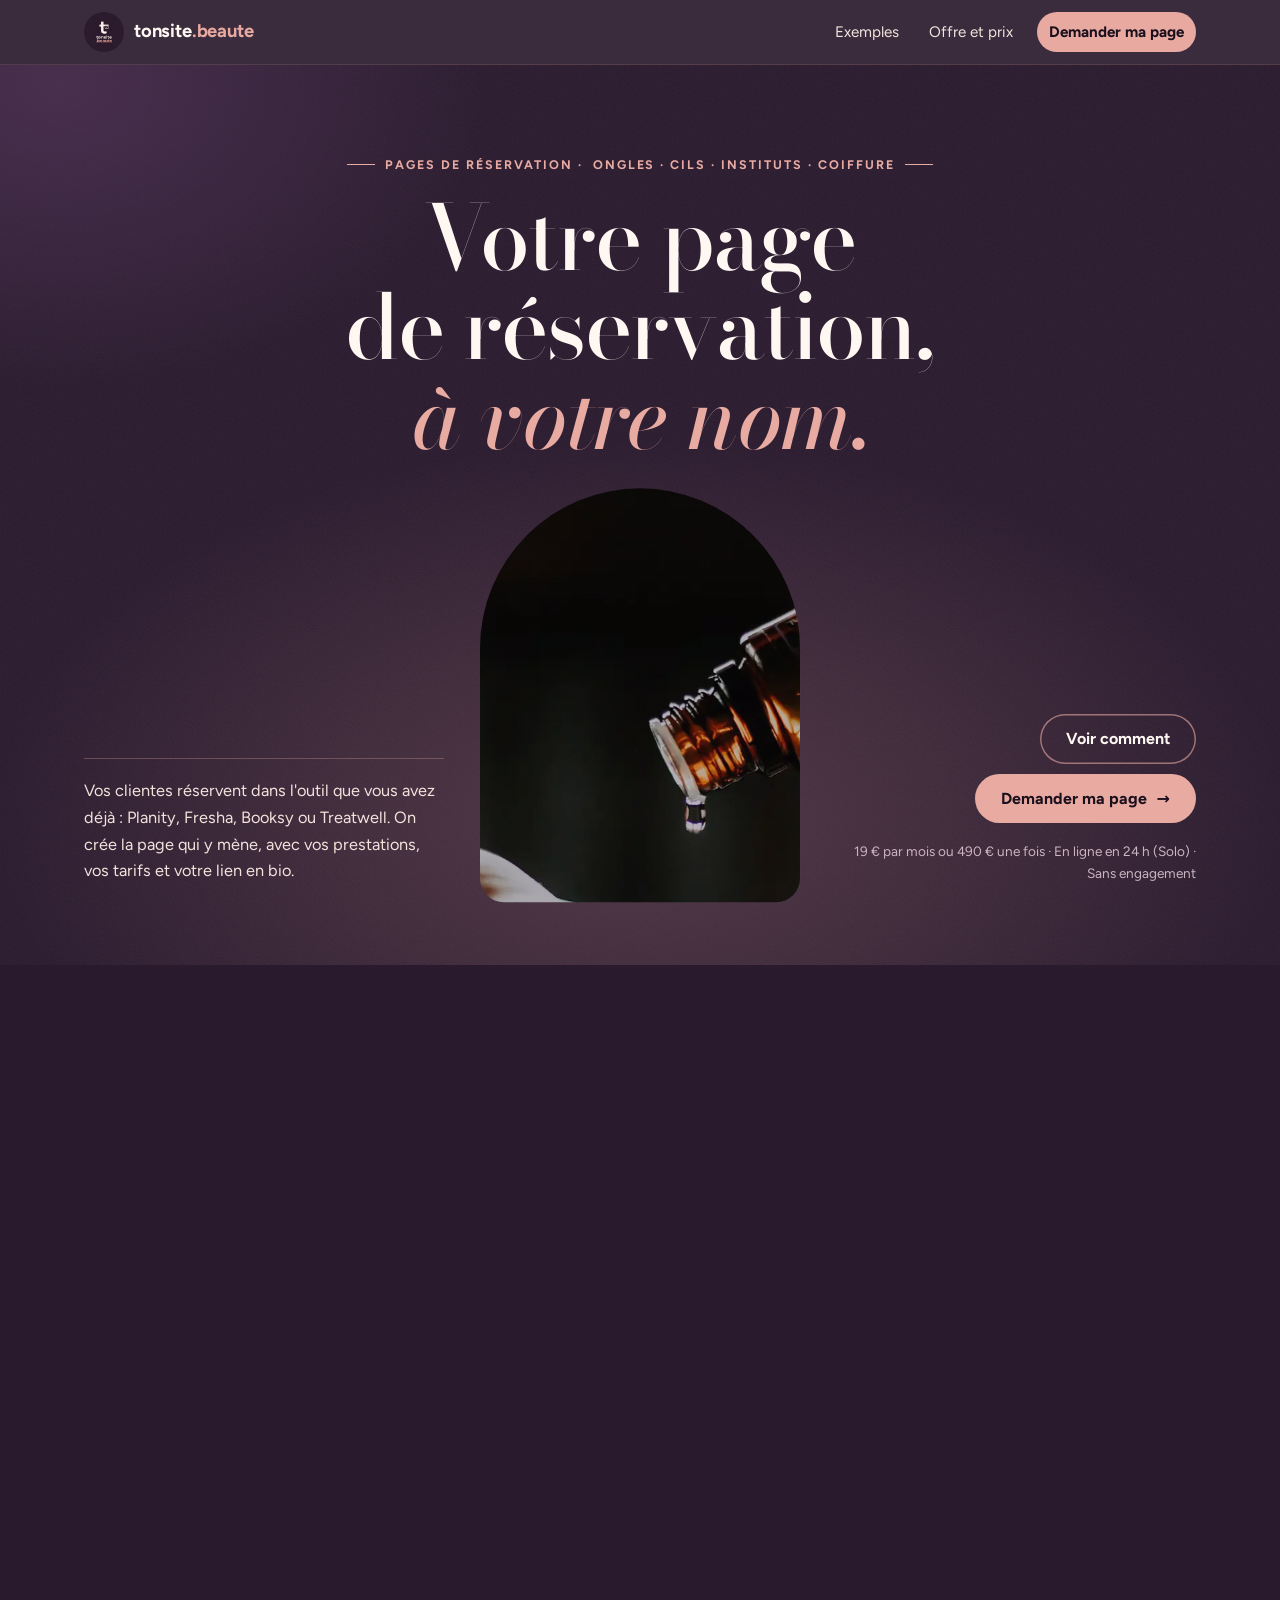
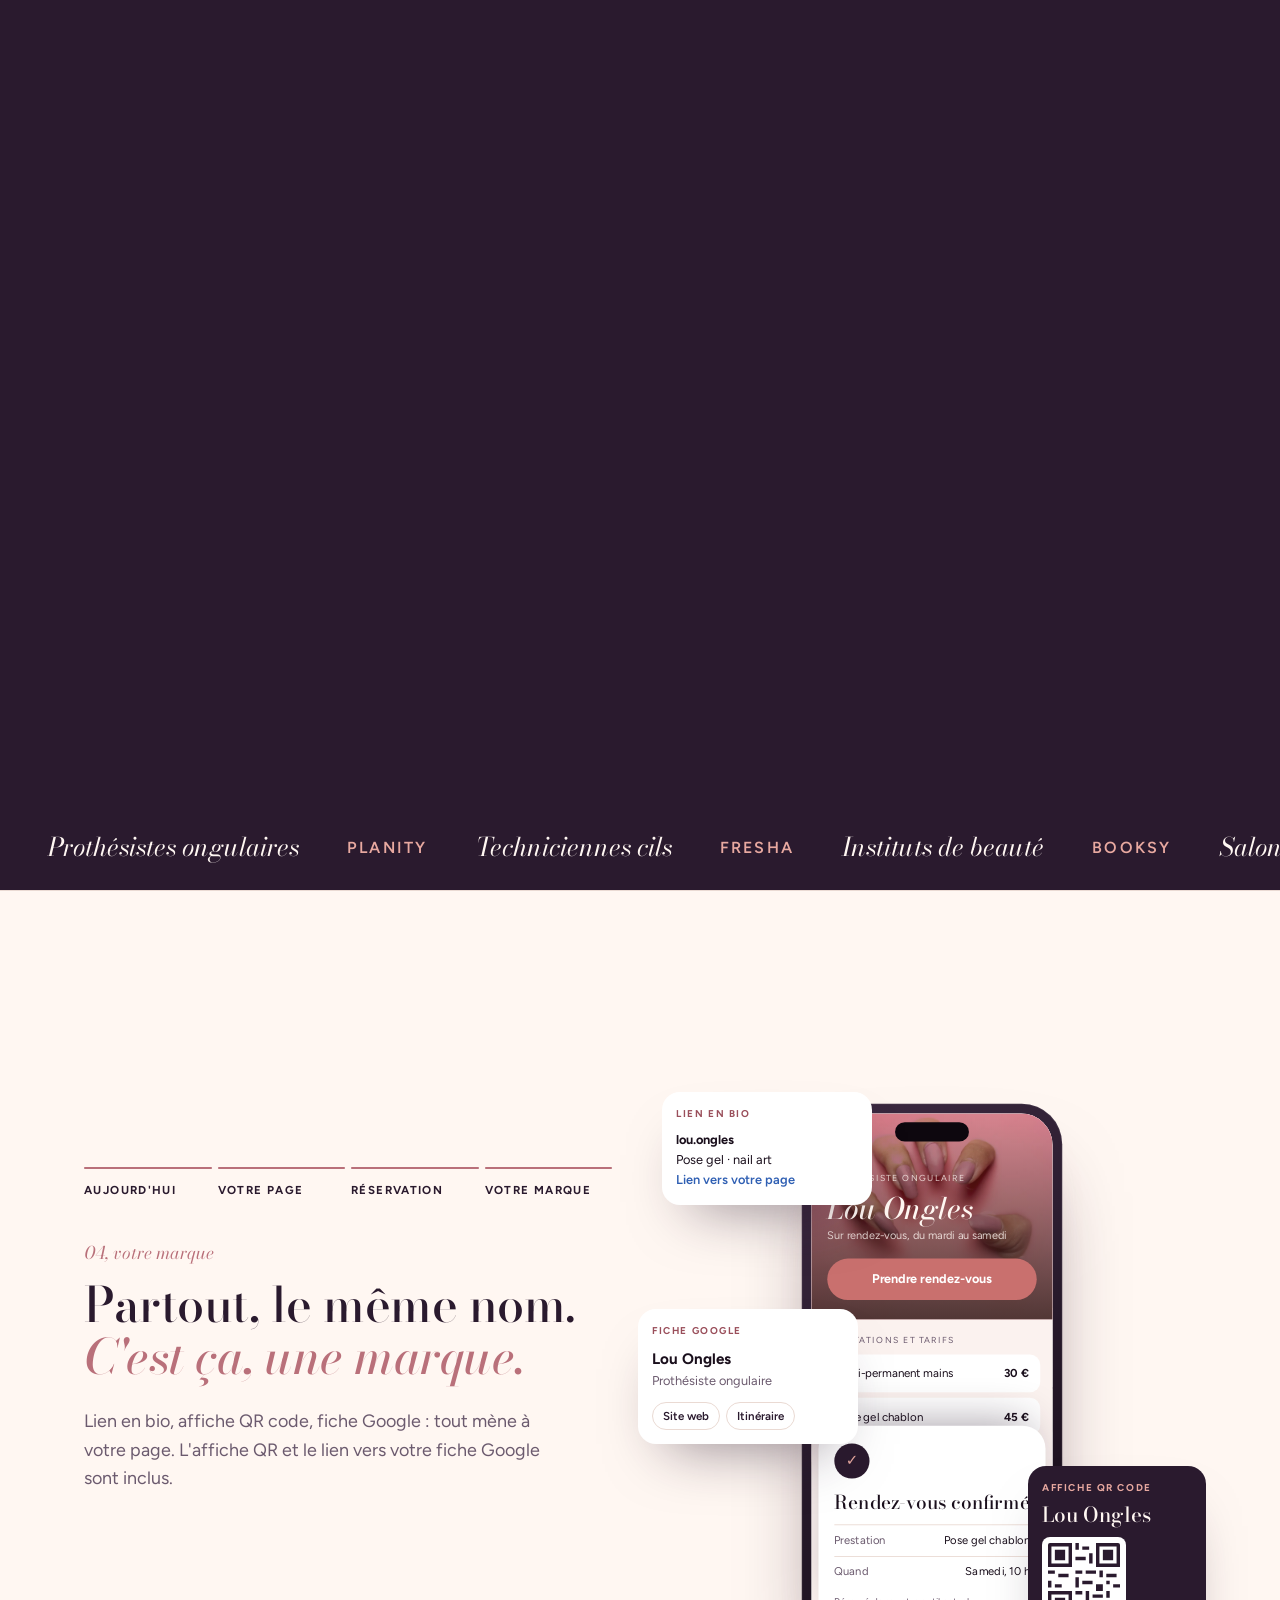
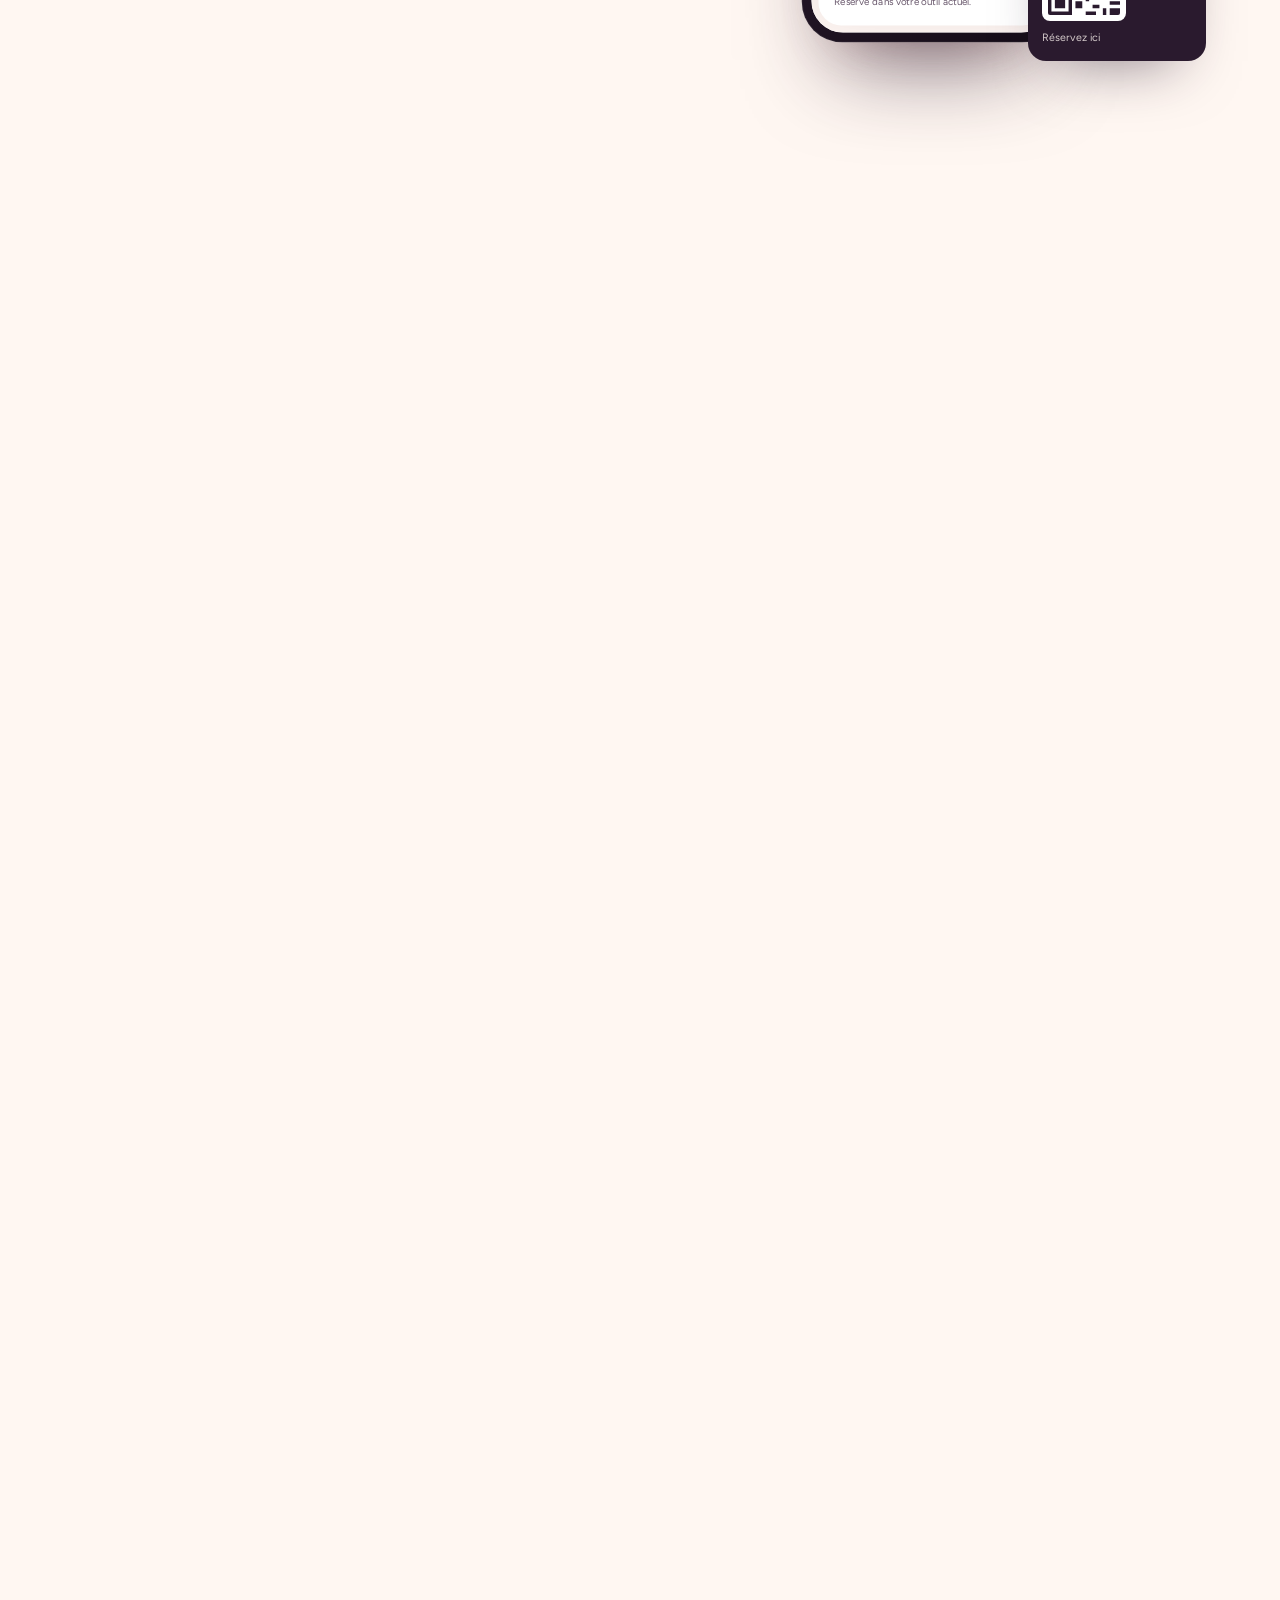
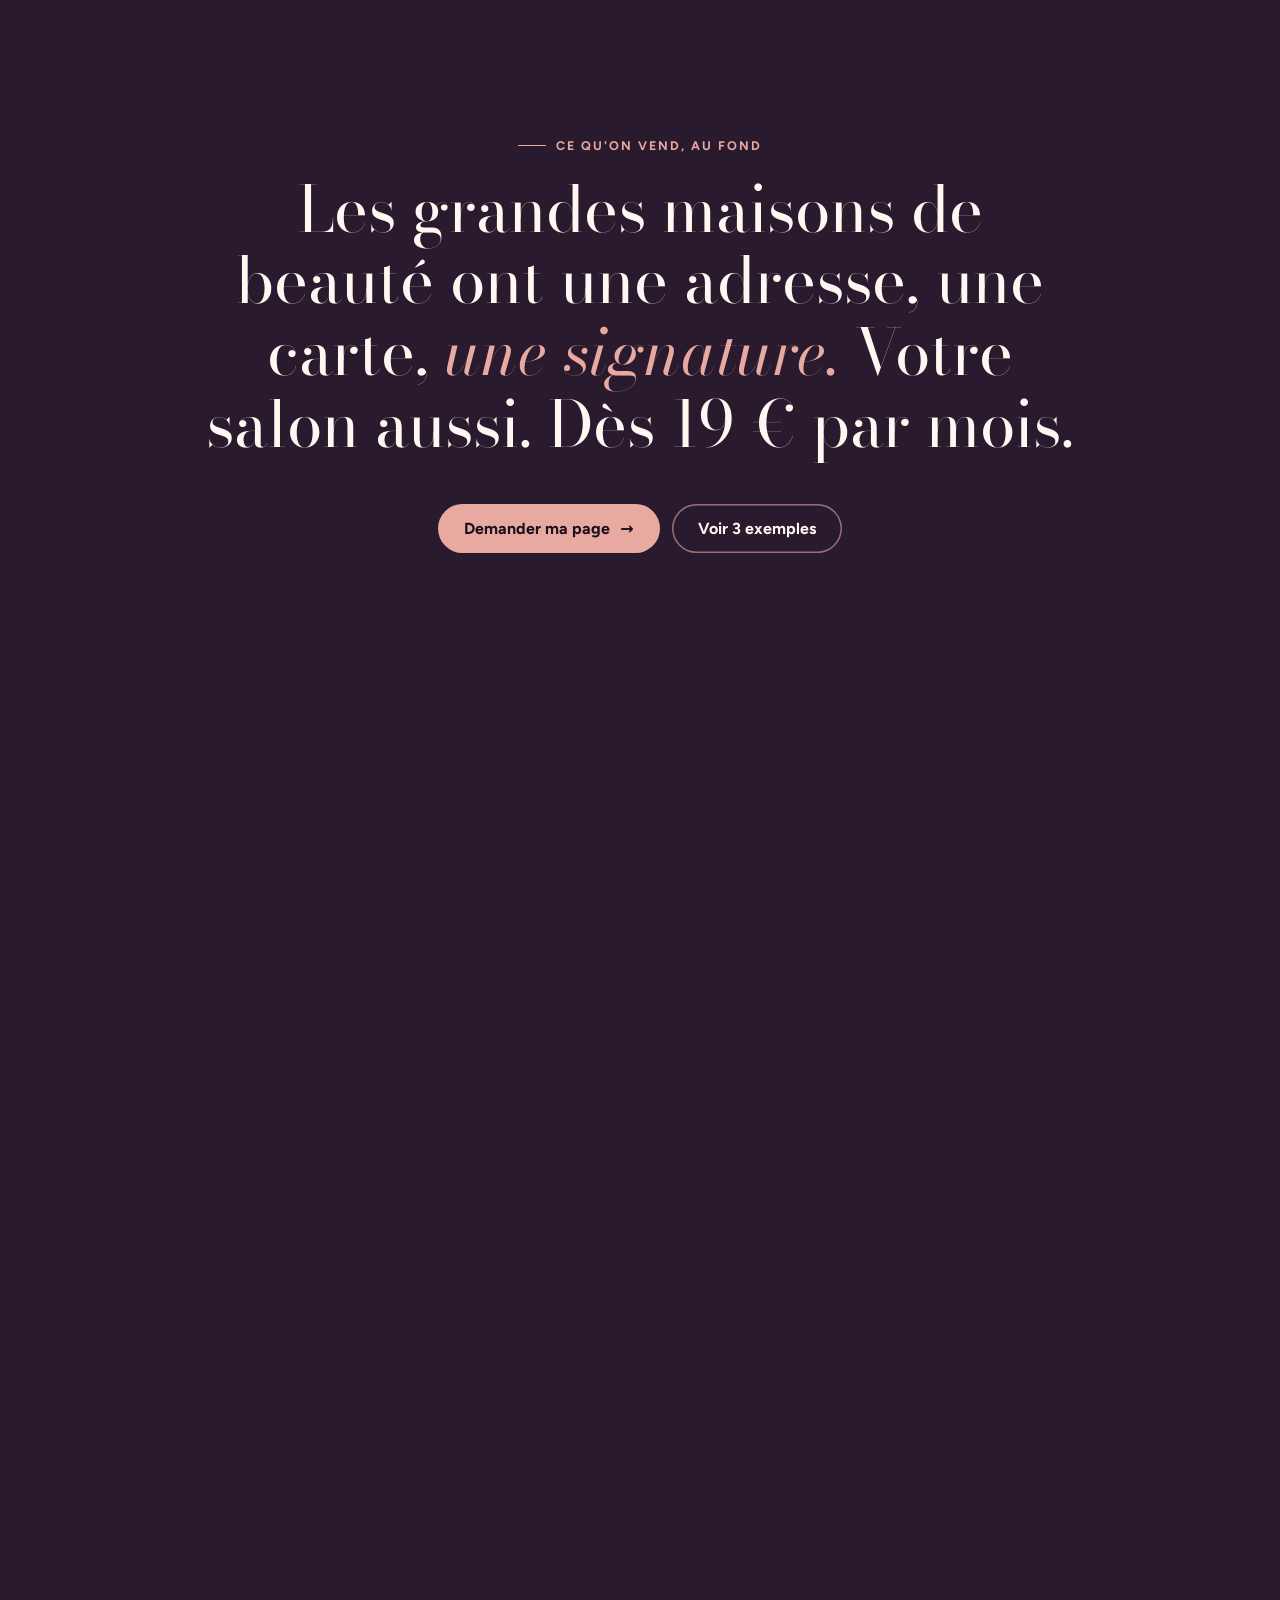
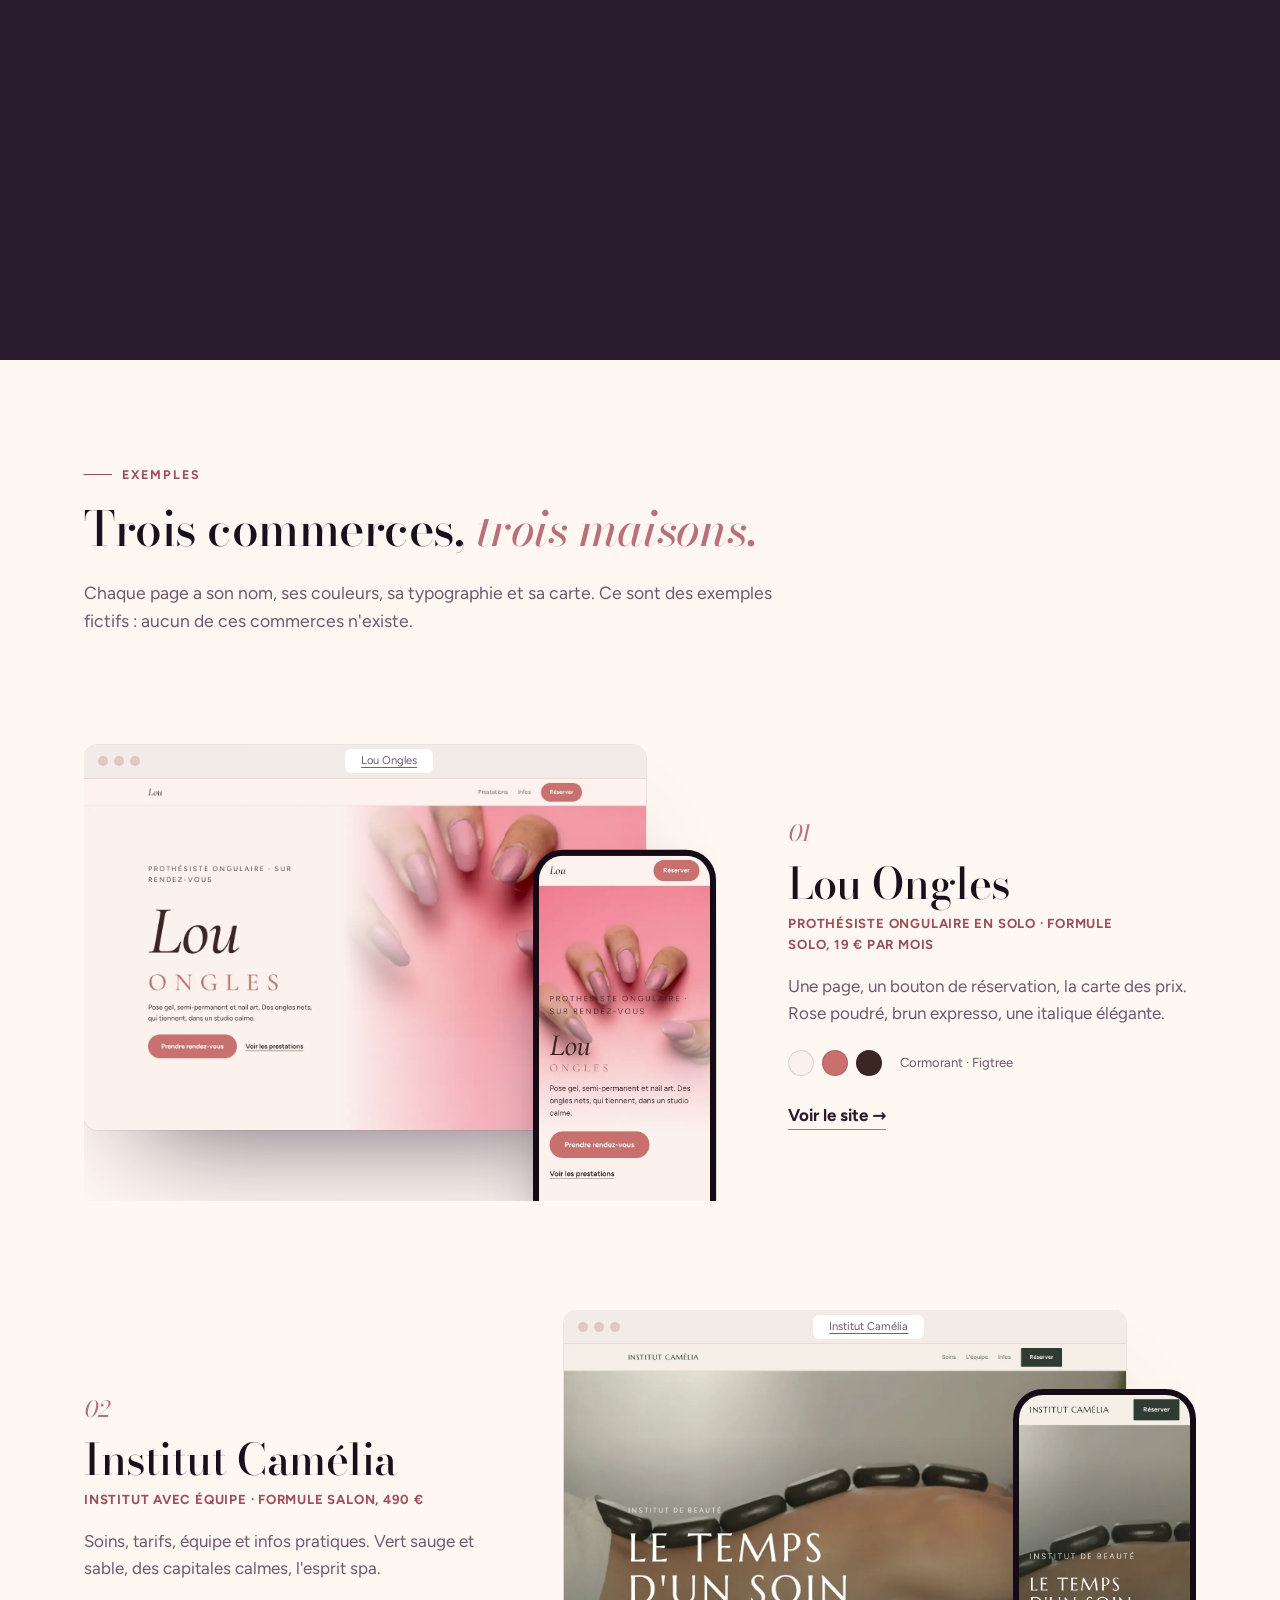
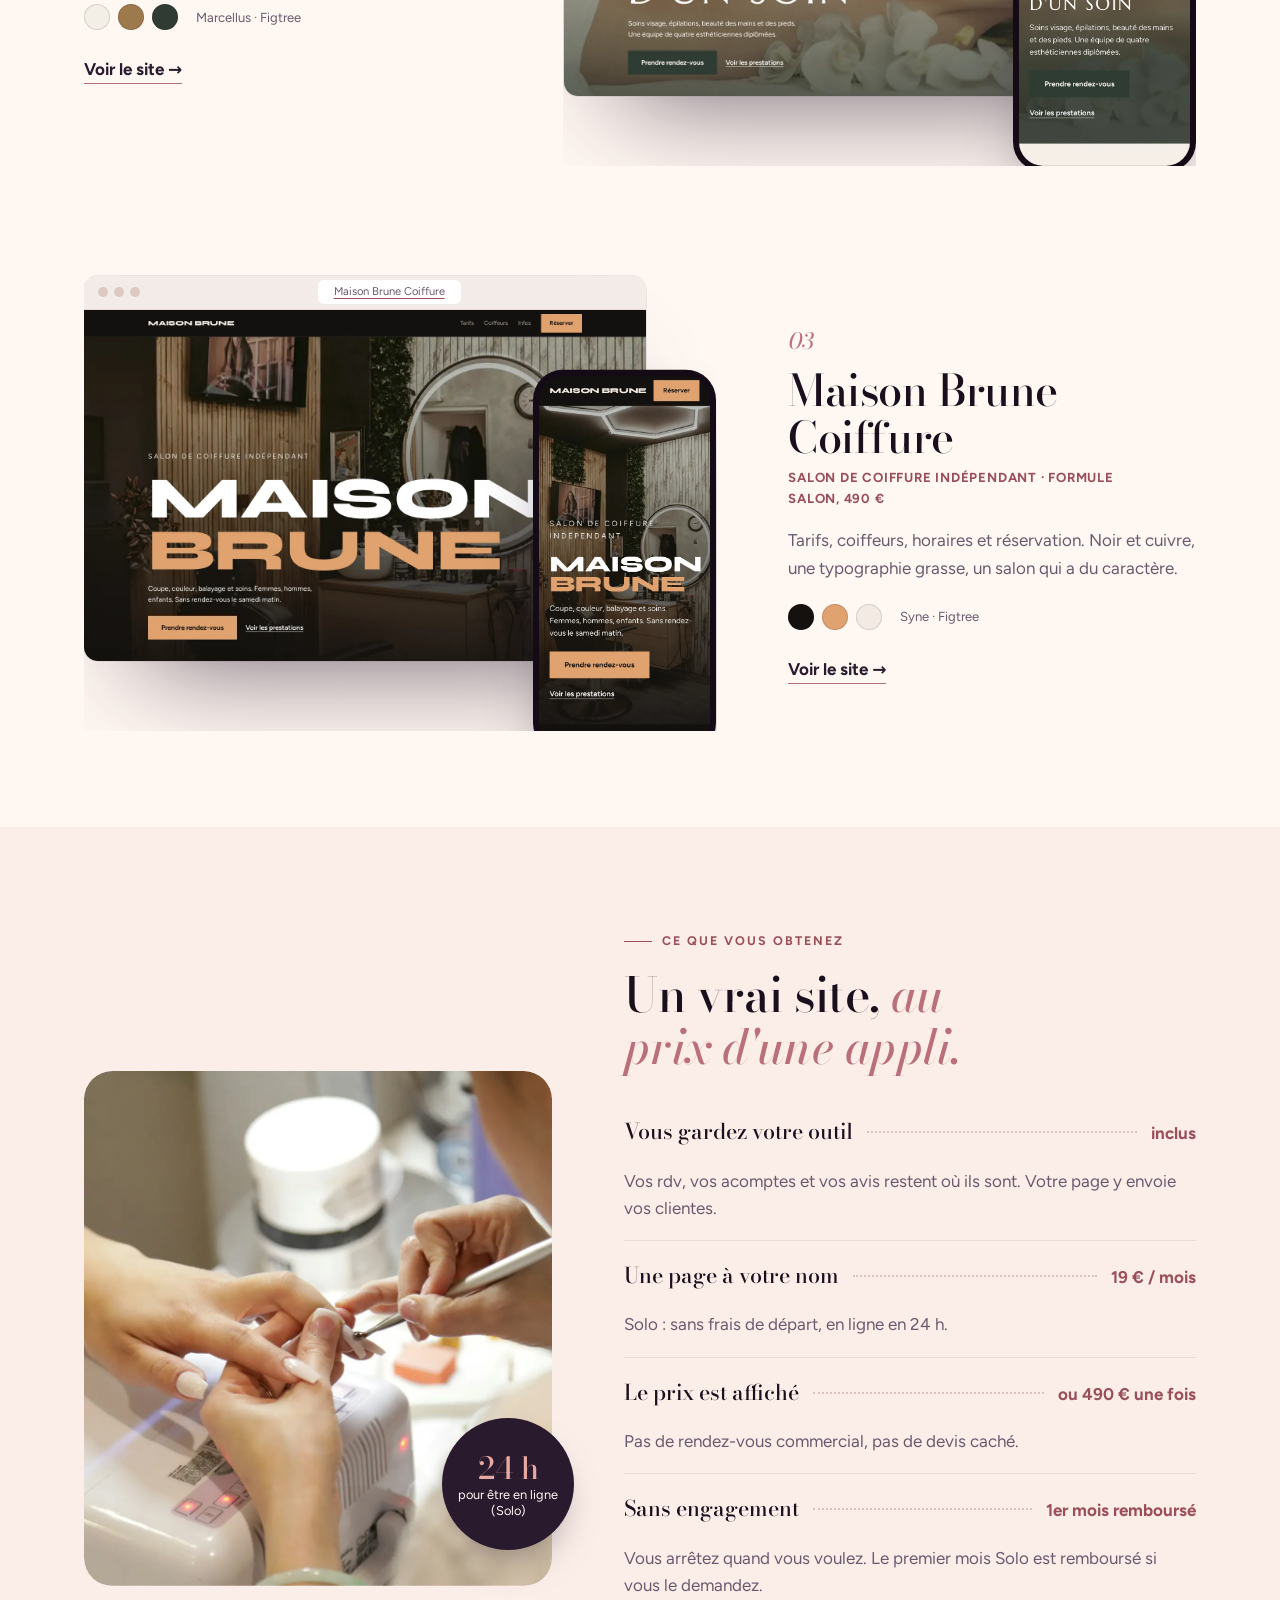
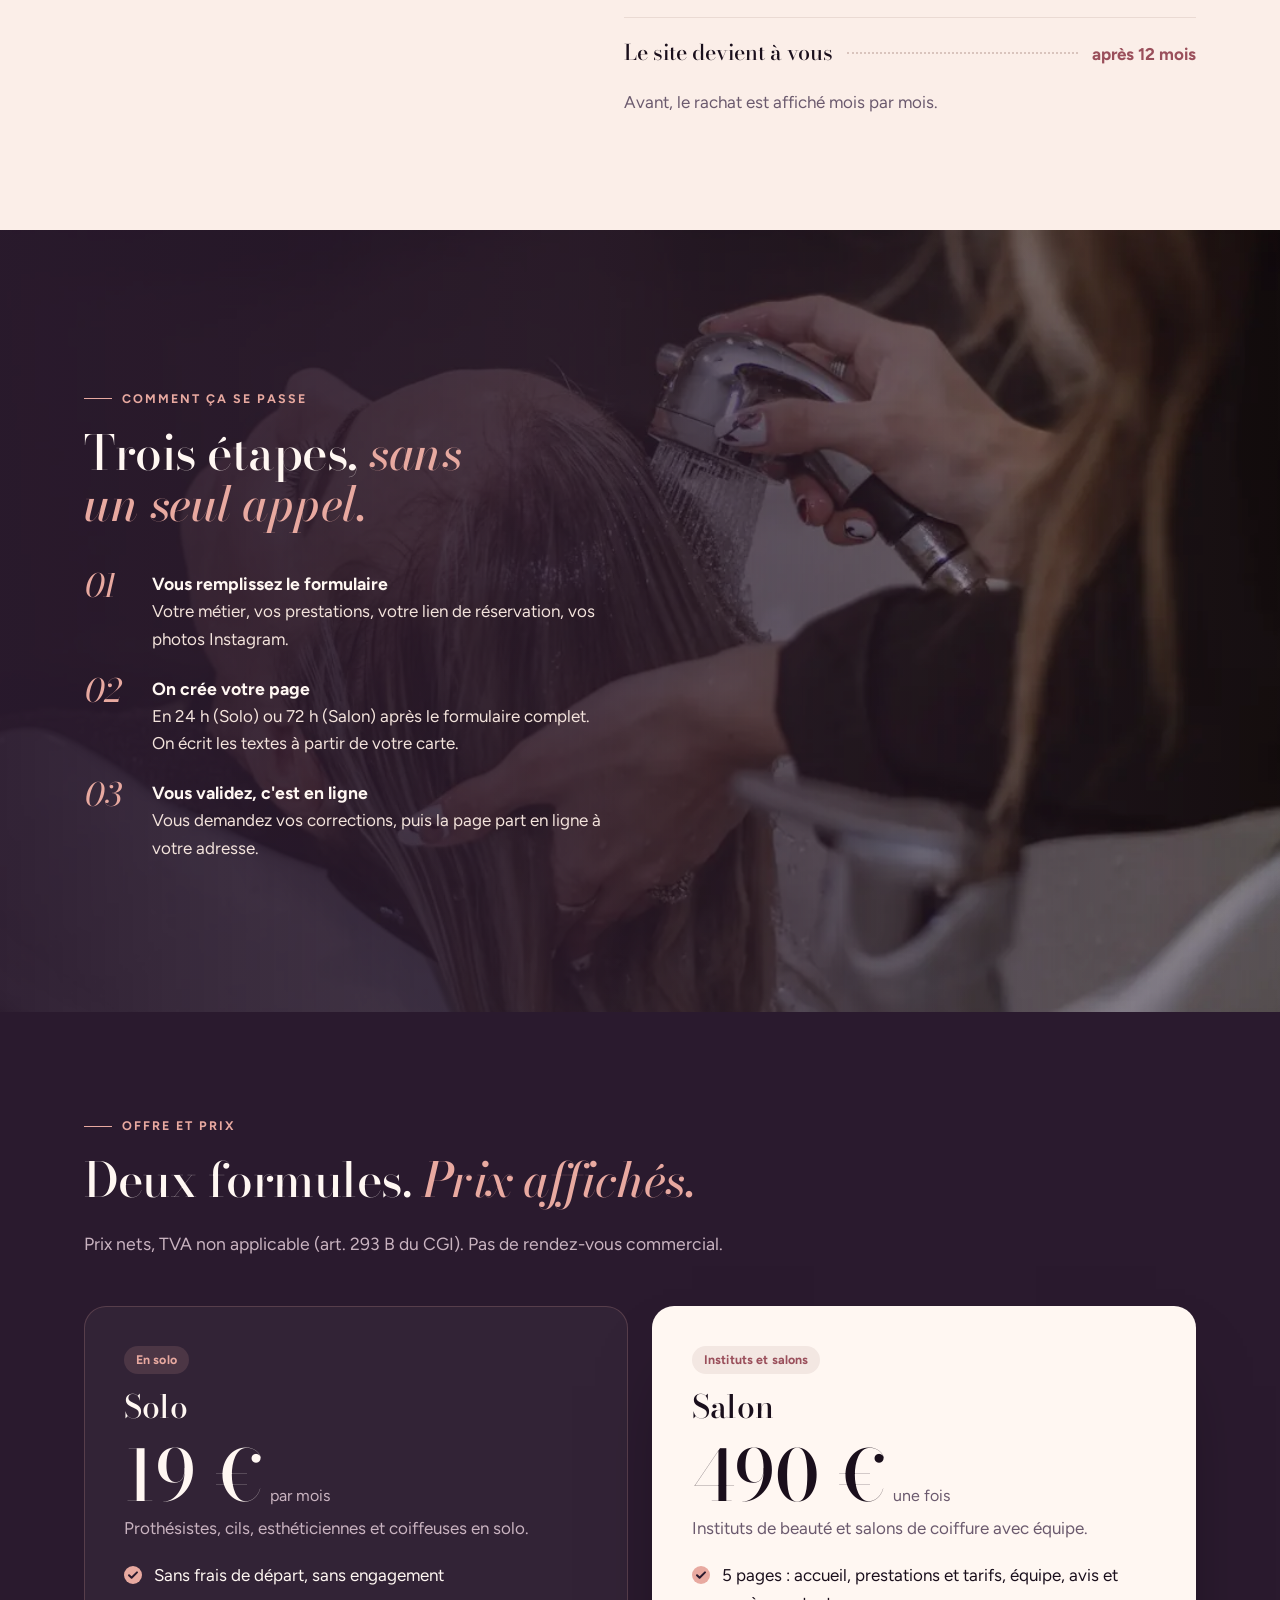
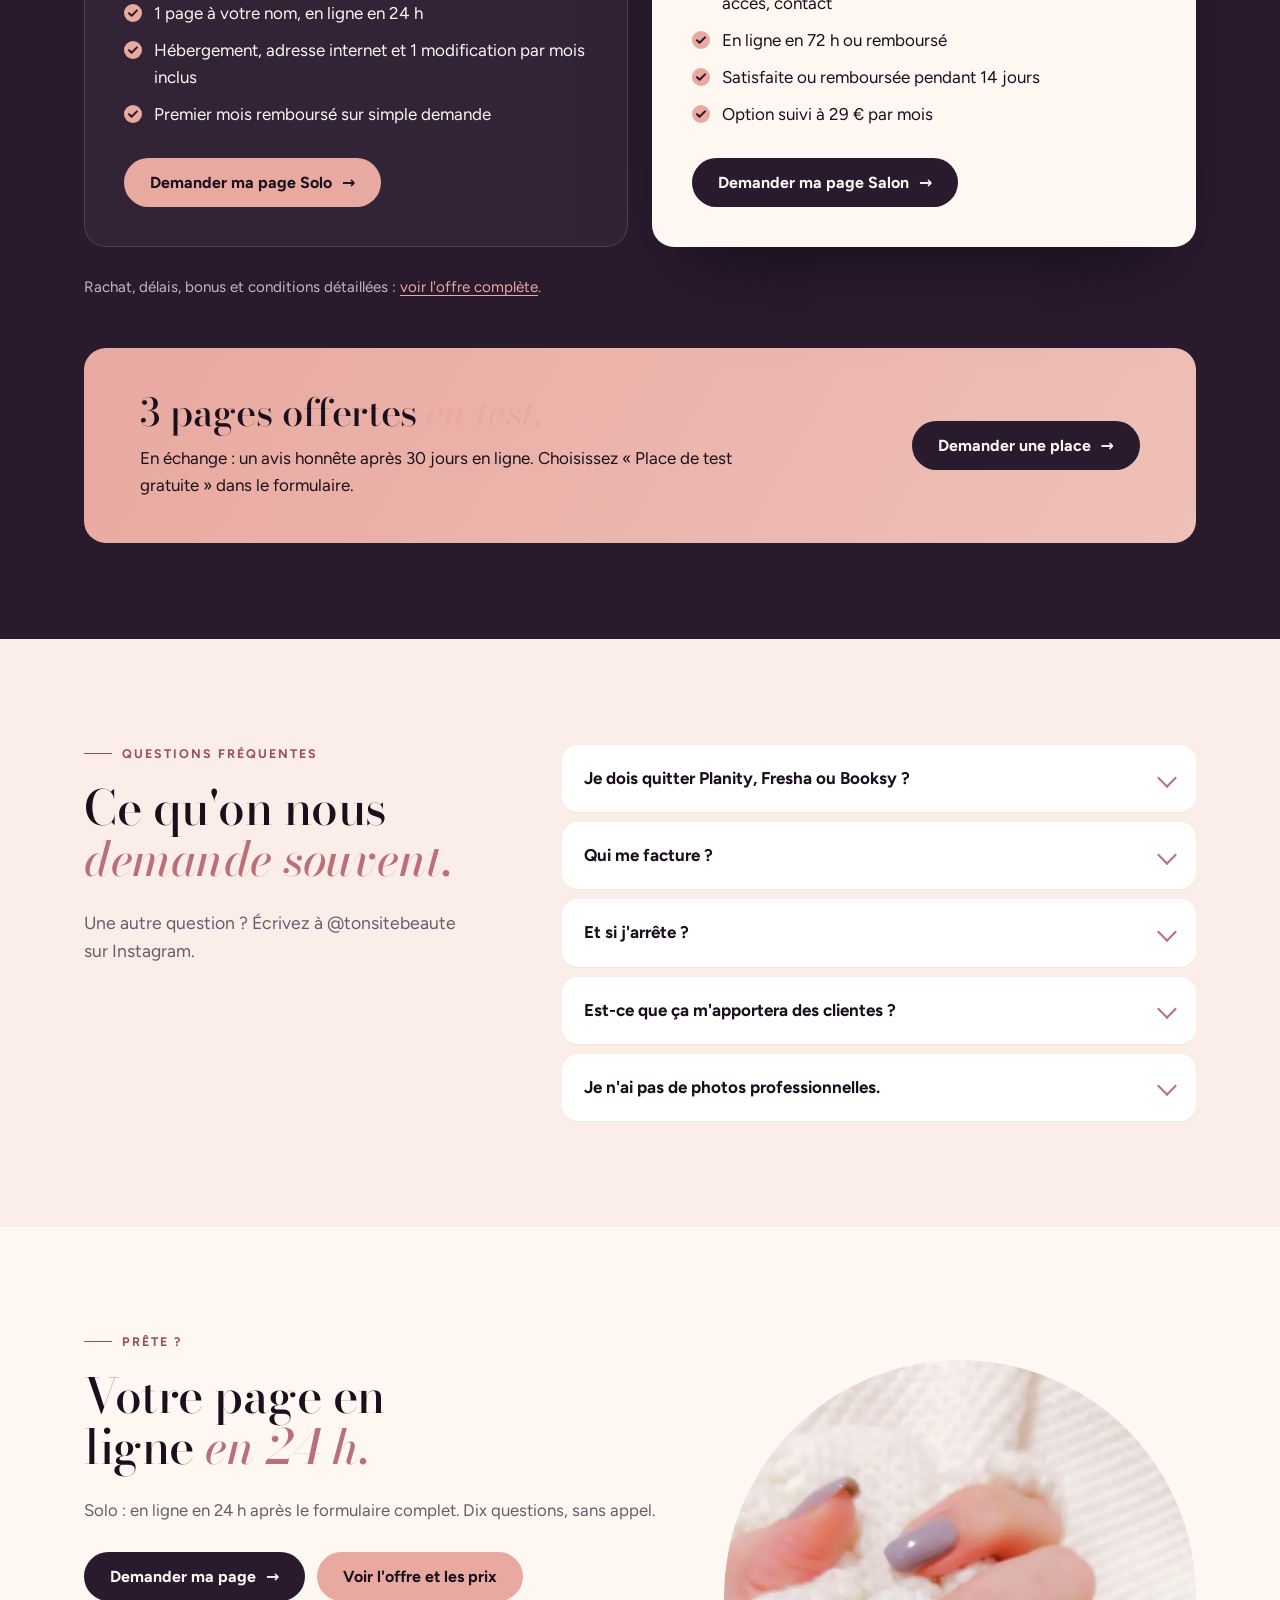
==== commit ab0eda13: "Publish site from tonsite-beaute@da753e8" ====
--- a/index.html
+++ b/index.html
@@ -1 +1 @@
-<!doctype html> <html lang="fr"> <head> <meta charset="utf-8"> <meta name="viewport" content="width=device-width,initial-scale=1"> <title>tonsite.beaute | Votre page de réservation à votre nom</title> <meta name="description" content="Pages de réservation pour prothésistes ongulaires, techniciennes cils, instituts et salons de coiffure. Vous gardez votre outil. 19 € par mois ou 490 € une fois, sans engagement."> <link rel="canonical" href="https://kamgangharold-ui.github.io/tonsite-beaute/"> <meta property="og:title" content="tonsite.beaute | Votre page de réservation à votre nom"> <meta property="og:description" content="Pages de réservation pour prothésistes ongulaires, techniciennes cils, instituts et salons de coiffure. Vous gardez votre outil. 19 € par mois ou 490 € une fois, sans engagement."> <meta property="og:image" content="https://kamgangharold-ui.github.io/tonsite-beaute/assets/logo-512.png"> <meta property="og:type" content="website"> <link rel="icon" href="assets/favicon-64.png"> <link rel="apple-touch-icon" href="assets/apple-touch-icon.png"> <link rel="preload" href="assets/fonts/bodoni-moda.woff2" as="font" type="font/woff2" crossorigin> <link rel="preload" href="assets/fonts/figtree.woff2" as="font" type="font/woff2" crossorigin> <link rel="preload" href="assets/photos/ouverture.webp" as="image"> <link rel="stylesheet" href="assets/s-TWNPXWXV.css"> <link rel="stylesheet" href="assets/p-ij1RP6GN.css"> <link rel="stylesheet" href="assets/s-yjYrUPbG.css"> <meta name="theme-color" content="#2A1A2E"> </head> <body> <a class="skip" href="#contenu">Aller au contenu</a> <header class="site"><div class="wrap"> <a class="brand" href="index.html"><img src="assets/logo-512.png" alt="" width="44" height="44"><span>tonsite<b>.beaute</b></span></a> <nav class="main" aria-label="Menu"><a href="index.html#exemples">Exemples</a><a href="offre.html">Offre et prix</a><a href="contact.html">Demander ma page</a></nav> </div></header> <main id="contenu"> <section class="h-scene" data-scene> <div class="h-pin"> <div class="h-photo" data-r=".05 .62"><img src="assets/photos/ouverture.webp" alt="Main qui verse une goutte d'huile de soin, sur fond sombre" width="2400" height="1500" fetchpriority="high"></div> <div class="h-head" data-r="0 .3"> <span class="eyebrow"><span class="hide-m">Pages de réservation · </span>Ongles · Cils · Instituts · Coiffure</span> <h1>Votre page de réservation, <em>à votre nom.</em></h1> </div> <div class="h-side h-left" data-r="0 .3"> <p>Vos clientes réservent dans l'outil que vous avez déjà : Planity, Fresha, Booksy ou Treatwell. On crée la page qui y mène, avec vos prestations, vos tarifs et votre lien en bio.</p> </div> <div class="h-side h-right" data-r="0 .3"> <div class="ctas"><a class="btn" href="contact.html">Demander ma page <span class="arr" aria-hidden="true">→</span></a><a class="btn ghost" href="#histoire">Voir comment</a></div> <p class="h-facts">19 € par mois ou 490 € une fois · En ligne en 24 h (Solo) · Sans engagement</p> </div> <div class="h-line" data-r=".5 .8" aria-hidden="true"><p><small>tonsite.beaute</small>Votre talent mérite une vitrine <em>à sa hauteur.</em></p></div> <div class="cue" data-r="0 .08" aria-hidden="true">Défiler</div> </div> </section> <div class="ribbon" aria-hidden="true"><div class="track"> <span>Prothésistes ongulaires</span><span>Planity</span><span>Techniciennes cils</span><span>Fresha</span><span>Instituts de beauté</span><span>Booksy</span><span>Salons de coiffure</span><span>Treatwell</span> <span>Prothésistes ongulaires</span><span>Planity</span><span>Techniciennes cils</span><span>Fresha</span><span>Instituts de beauté</span><span>Booksy</span><span>Salons de coiffure</span><span>Treatwell</span> </div></div> <section class="story" id="histoire" data-scene data-steps=".24 .5 .74"> <div class="st-pin"> <div> <ol class="st-rail" aria-hidden="true"><li>Aujourd'hui</li><li>Votre page</li><li>Réservation</li><li>Votre marque</li></ol> <div class="st-steps"> <div class="st-step"><span class="num">01, aujourd'hui</span><h2>Elles vous trouvent sur Instagram. <em>Puis elles demandent.</em></h2><p>C'est combien la pose ? Tu es où ? Tu as de la place samedi ? Les mêmes questions, chaque jour, dans vos messages.</p></div> <div class="st-step"><span class="num">02, votre page</span><h2>Une page à votre nom. <em>Les réponses avant la question.</em></h2><p>Vos prestations, vos tarifs, vos photos, votre adresse. On l'écrit à partir de votre carte. En ligne en 24 h pour la formule Solo.</p></div> <div class="st-step"><span class="num">03, la réservation</span><h2>Elle réserve. <em>Dans votre outil.</em></h2><p>Le bouton ouvre Planity, Fresha, Booksy ou Treatwell. Vos rdv, vos acomptes et vos avis restent où ils sont. Vous ne changez rien.</p></div> <div class="st-step"><span class="num">04, votre marque</span><h2>Partout, le même nom. <em>C'est ça, une marque.</em></h2><p>Lien en bio, affiche QR code, fiche Google : tout mène à votre page. L'affiche QR et le lien vers votre fiche Google sont inclus.</p></div> </div> </div> <div class="st-stage"><div class="st-inner"> <div class="st-dm dm1" aria-hidden="true"><i>C</i><div><small>Message</small>Coucou ! C'est combien la pose gel ?</div></div> <div class="st-dm dm2" aria-hidden="true"><i>M</i><div><small>Message</small>Tu as de la place samedi ?</div></div> <div class="st-dm dm3" aria-hidden="true"><i>S</i><div><small>Message</small>Tu es où exactement ?</div></div> <div class="st-phone" role="img" aria-label="La page de Lou Ongles sur un téléphone"> <div class="st-screen"> <div class="l-insta" aria-hidden="true"> <div class="handle">lou.ongles</div> <div class="row"><div class="av"><span></span></div><div class="who"><b>Lou</b>Prothésiste ongulaire</div></div> <p class="bio">Pose gel · semi-permanent · nail art<br><span>Sur rendez-vous. Prix en DM.</span></p> <div class="grid9"><i class="g1"></i><i class="g2"></i><i class="g3"></i><i class="g4"></i><i class="g5"></i><i class="g6"></i></div> </div> <div class="l-page" aria-hidden="true"> <div class="lp-top"><small>Prothésiste ongulaire</small><b>Lou Ongles</b><div class="city">Sur rendez-vous, du mardi au samedi</div><div class="lp-btn">Prendre rendez-vous</div></div> <div class="lp-body"><p class="h">Prestations et tarifs</p> <div class="lp-row"><span>Semi-permanent mains</span><span>30 €</span></div> <div class="lp-row"><span>Pose gel chablon</span><span>45 €</span></div> <div class="lp-row"><span>Remplissage</span><span>35 €</span></div> <div class="lp-row"><span>Dépose</span><span>15 €</span></div> </div> </div> <div class="l-booked" aria-hidden="true"><div class="ok">✓</div><b>Rendez-vous confirmé</b> <div class="ln"><span>Prestation</span><span>Pose gel chablon</span></div> <div class="ln"><span>Quand</span><span>Samedi, 10 h</span></div> <p>Réservé dans votre outil actuel.</p></div> </div> </div> <div class="st-card c-bio" aria-hidden="true"><span class="lab">Lien en bio</span><b>lou.ongles</b>Pose gel · nail art<br><span class="lk">Lien vers votre page</span></div> <div class="st-card c-g" aria-hidden="true"><span class="lab">Fiche Google</span><b>Lou Ongles</b><div class="who">Prothésiste ongulaire</div><div class="acts"><span>Site web</span><span>Itinéraire</span></div></div> <div class="st-card c-qr" aria-hidden="true"><span class="lab">Affiche QR code</span><b>Lou Ongles</b> <svg viewBox="0 0 21 21" aria-hidden="true"><path fill="#2A1A2E" d="M0 0h7v7H0zM1 1v5h5V1zM2 2h3v3H2zM14 0h7v7h-7zm1 1v5h5V1zm1 1h3v3h-3zM0 14h7v7H0zm1 1v5h5v-5zm1 1h3v3H2zM8 0h1v2H8zm2 1h2v1h-2zm-2 3h3v1H8zm4-1h1v3h-1zM8 8h2v1H8zm3 0h3v1h-3zm4 0h1v2h-1zm2 1h3v1h-3zM0 8h2v1H0zm3 1h3v1H3zm-3 2h1v2H0zm2 1h2v1H2zm6-2h1v3H8zm2 1h3v1h-3zm4 1h2v2h-2zm3-1h1v1h-1zm2 1h2v1h-2zM8 14h2v1H8zm3 0h1v3h-1zm2 1h3v1h-3zm4-1h1v2h-1zm1 3h3v1h-3zM8 17h2v2H8zm5 1h2v1h-2zm-2 2h3v1h-3zm5-1h1v2h-1zm2 0h3v2h-3z"/></svg> <small>Réservez ici</small></div> </div></div> </div> </section> <section class="manifesto" data-scene> <div class="mf-pin"><div class="inner"> <span class="eyebrow" style="color:var(--rose)">Ce qu'on vend, au fond</span> <p class="mf-text" data-words>Les grandes maisons de beauté ont une adresse, une carte, <em>une signature.</em> Votre salon aussi. Dès 19 € par mois.</p> <div class="mf-cta" data-r=".78 .95"><a class="btn" href="contact.html">Demander ma page <span class="arr" aria-hidden="true">→</span></a><a class="btn ghost" href="#exemples">Voir 3 exemples</a></div> </div></div> </section> <section id="exemples" class="cases"><div class="wrap"> <div class="head reveal"><span class="eyebrow">Exemples</span> <h2>Trois commerces, <em>trois maisons.</em></h2> <p>Chaque page a son nom, ses couleurs, sa typographie et sa carte. Ce sont des exemples fictifs : aucun de ces commerces n'existe.</p></div> <article class="case"> <a class="shots unveil" href="demos/ongles.html" aria-label="Voir l'exemple Lou Ongles" tabindex="-1"> <div class="browser"><div class="bar" aria-hidden="true"><i></i><i></i><i></i><span>Lou Ongles</span></div><img src="assets/shots/ongles-desktop.webp" alt="" width="1440" height="900" loading="lazy"></div> <div class="phone-shot" data-px="-.05"><img src="assets/shots/ongles-mobile.webp" alt="" width="540" height="1169" loading="lazy"></div> </a> <div class="case-txt reveal"><span class="num">01</span><h3>Lou Ongles</h3><p class="meta">Prothésiste ongulaire en solo · Formule Solo, 19 € par mois</p><p>Une page, un bouton de réservation, la carte des prix. Rose poudré, brun expresso, une italique élégante.</p> <div class="swatches" aria-hidden="true"><i style="background:#fbf2ef"></i><i style="background:#c9706e"></i><i style="background:#3b2623"></i><span>Cormorant · Figtree</span></div> <a class="go" href="demos/ongles.html">Voir le site <span class="arr" aria-hidden="true">→</span></a></div> </article> <article class="case"> <a class="shots unveil" href="demos/institut.html" aria-label="Voir l'exemple Institut Camélia" tabindex="-1"> <div class="browser"><div class="bar" aria-hidden="true"><i></i><i></i><i></i><span>Institut Camélia</span></div><img src="assets/shots/institut-desktop.webp" alt="" width="1440" height="900" loading="lazy"></div> <div class="phone-shot" data-px="-.05"><img src="assets/shots/institut-mobile.webp" alt="" width="540" height="1169" loading="lazy"></div> </a> <div class="case-txt reveal"><span class="num">02</span><h3>Institut Camélia</h3><p class="meta">Institut avec équipe · Formule Salon, 490 €</p><p>Soins, tarifs, équipe et infos pratiques. Vert sauge et sable, des capitales calmes, l'esprit spa.</p> <div class="swatches" aria-hidden="true"><i style="background:#f4efe6"></i><i style="background:#9c7a4b"></i><i style="background:#2f3b33"></i><span>Marcellus · Figtree</span></div> <a class="go" href="demos/institut.html">Voir le site <span class="arr" aria-hidden="true">→</span></a></div> </article> <article class="case"> <a class="shots unveil" href="demos/coiffure.html" aria-label="Voir l'exemple Maison Brune Coiffure" tabindex="-1"> <div class="browser"><div class="bar" aria-hidden="true"><i></i><i></i><i></i><span>Maison Brune Coiffure</span></div><img src="assets/shots/coiffure-desktop.webp" alt="" width="1440" height="900" loading="lazy"></div> <div class="phone-shot" data-px="-.05"><img src="assets/shots/coiffure-mobile.webp" alt="" width="540" height="1169" loading="lazy"></div> </a> <div class="case-txt reveal"><span class="num">03</span><h3>Maison Brune Coiffure</h3><p class="meta">Salon de coiffure indépendant · Formule Salon, 490 €</p><p>Tarifs, coiffeurs, horaires et réservation. Noir et cuivre, une typographie grasse, un salon qui a du caractère.</p> <div class="swatches" aria-hidden="true"><i style="background:#14110f"></i><i style="background:#e0a26f"></i><i style="background:#f3ebe3"></i><span>Syne · Figtree</span></div> <a class="go" href="demos/coiffure.html">Voir le site <span class="arr" aria-hidden="true">→</span></a></div> </article> </div></section> <section class="alt"><div class="wrap split"> <div class="pic"><div class="unveil" style="border-radius:28px;overflow:hidden"><img src="assets/photos/ongles-atelier.webp" alt="Prothésiste ongulaire au travail sur une pose" width="1000" height="1100" loading="lazy"></div> <div class="stamp"><span><b>24 h</b>pour être en ligne (Solo)</span></div></div> <div class="list reveal"><span class="eyebrow">Ce que vous obtenez</span> <h2>Un vrai site, <em>au prix d'une appli.</em></h2> <dl> <div class="item"><dt>Vous gardez votre outil</dt><span class="leader" aria-hidden="true"></span><span class="val">inclus</span><dd>Vos rdv, vos acomptes et vos avis restent où ils sont. Votre page y envoie vos clientes.</dd></div> <div class="item"><dt>Une page à votre nom</dt><span class="leader" aria-hidden="true"></span><span class="val">19 € / mois</span><dd>Solo : sans frais de départ, en ligne en 24 h.</dd></div> <div class="item"><dt>Le prix est affiché</dt><span class="leader" aria-hidden="true"></span><span class="val">ou 490 € une fois</span><dd>Pas de rendez-vous commercial, pas de devis caché.</dd></div> <div class="item"><dt>Sans engagement</dt><span class="leader" aria-hidden="true"></span><span class="val">1er mois remboursé</span><dd>Vous arrêtez quand vous voulez. Le premier mois Solo est remboursé si vous le demandez.</dd></div> <div class="item"><dt>Le site devient à vous</dt><span class="leader" aria-hidden="true"></span><span class="val">après 12 mois</span><dd>Avant, le rachat est affiché mois par mois.</dd></div> </dl> </div> </div></section> <section class="bleed"><img src="assets/photos/coiffure-bac.webp" alt="" width="1800" height="900" loading="lazy" data-px="-.12"><div class="wrap"> <span class="eyebrow" style="color:var(--rose)">Comment ça se passe</span> <h2>Trois étapes, <em>sans un seul appel.</em></h2> <ol class="steps"> <li><div><b>Vous remplissez le formulaire</b><span>Votre métier, vos prestations, votre lien de réservation, vos photos Instagram.</span></div></li> <li><div><b>On crée votre page</b><span>En 24 h (Solo) ou 72 h (Salon) après le formulaire complet. On écrit les textes à partir de votre carte.</span></div></li> <li><div><b>Vous validez, c'est en ligne</b><span>Vous demandez vos corrections, puis la page part en ligne à votre adresse.</span></div></li> </ol> </div></section> <section class="dark"><div class="wrap"> <div class="head reveal"><span class="eyebrow" style="color:var(--rose)">Offre et prix</span> <h2>Deux formules. <em>Prix affichés.</em></h2> <p>Prix nets, TVA non applicable (art. 293 B du CGI). Pas de rendez-vous commercial.</p></div> <div class="plans"> <div class="plan reveal"><span class="tag">En solo</span><h3>Solo</h3> <div class="amount">19 €<small>par mois</small></div> <p class="for">Prothésistes, cils, esthéticiennes et coiffeuses en solo.</p> <ul><li>Sans frais de départ, sans engagement</li><li>1 page à votre nom, en ligne en 24 h</li><li>Hébergement, adresse internet et 1 modification par mois inclus</li><li>Premier mois remboursé sur simple demande</li></ul> <a class="btn" href="contact.html?formule=solo">Demander ma page Solo <span class="arr" aria-hidden="true">→</span></a></div> <div class="plan featured reveal"><span class="tag">Instituts et salons</span><h3>Salon</h3> <div class="amount">490 €<small>une fois</small></div> <p class="for">Instituts de beauté et salons de coiffure avec équipe.</p> <ul><li>5 pages : accueil, prestations et tarifs, équipe, avis et accès, contact</li><li>En ligne en 72 h ou remboursé</li><li>Satisfaite ou remboursée pendant 14 jours</li><li>Option suivi à 29 € par mois</li></ul> <a class="btn dark" href="contact.html?formule=salon">Demander ma page Salon <span class="arr" aria-hidden="true">→</span></a></div> </div> <p class="plans-foot">Rachat, délais, bonus et conditions détaillées : <a href="offre.html">voir l'offre complète</a>.</p> <div class="band reveal" style="margin-top:48px"> <div><h2>3 pages offertes <em>en test.</em></h2><p>En échange : un avis honnête après 30 jours en ligne. Choisissez « Place de test gratuite » dans le formulaire.</p></div> <a class="btn dark" href="contact.html?formule=test">Demander une place <span class="arr" aria-hidden="true">→</span></a> </div> </div></section> <section class="alt"><div class="wrap faq"> <div class="head reveal"><span class="eyebrow">Questions fréquentes</span> <h2>Ce qu'on nous <em>demande souvent.</em></h2> <p>Une autre question ? Écrivez à @tonsitebeaute sur Instagram.</p></div> <div> <details><summary>Je dois quitter Planity, Fresha ou Booksy ?</summary><p>Non. Votre page envoie vers votre outil actuel. Vos rdv, vos acomptes et vos avis restent dedans.</p></details> <details><summary>Qui me facture ?</summary><p>La micro-entreprise de Frank Nathan Kamokoue Sikati (SIRET 108 086 612 00018). Les prix sont nets : TVA non applicable, art. 293 B du CGI.</p></details> <details><summary>Et si j'arrête ?</summary><p>Solo : vous arrêtez quand vous voulez, sans frais. Vos textes et photos vous sont envoyés gratuitement. Après 12 mois payés, le site est à vous ; avant, vous pouvez le racheter (tableau sur la page Offre).</p></details> <details><summary>Est-ce que ça m'apportera des clientes ?</summary><p>On ne promet pas de nouvelles clientes. On promet une page à votre nom, en ligne à la date dite, qui envoie vers votre réservation.</p></details> <details><summary>Je n'ai pas de photos professionnelles.</summary><p>On part des photos de votre Instagram, avec votre accord écrit.</p></details> </div> </div></section> <section id="liste-attente"><div class="wrap close2"> <div class="reveal"> <span class="eyebrow">Prête ?</span> <h2>Votre page en ligne <em>en 24 h.</em></h2> <p class="note" style="font-size:1.05rem">Solo : en ligne en 24 h après le formulaire complet. Dix questions, sans appel.</p> <div class="ctas"><a class="btn dark" href="contact.html">Demander ma page <span class="arr" aria-hidden="true">→</span></a><a class="btn" href="offre.html">Voir l'offre et les prix</a></div> <div class="wait"> <h3>Pas tout de suite ? Rejoignez la liste d'attente</h3> <p>Laissez votre métier et votre ville. On vous répond par e-mail, sans appel et sans engagement.</p> <p><a class="btn dark" href="mailto:tonsitebeaute@gmail.com?subject=Liste%20d%27attente%20tonsite.beaute&amp;body=M%C3%A9tier%20%3A%20%0AVille%20%3A%20%0AInstagram%20ou%20TikTok%20%3A%20%0A">Rejoindre la liste d'attente</a></p> <p class="note">Votre messagerie s'ouvre avec un message déjà écrit, vous l'envoyez vous-même. Vous pouvez aussi écrire à @tonsitebeaute sur Instagram.</p> </div> </div> <div class="pic unveil" style="border-radius:999px 999px 28px 28px;overflow:hidden"><img src="assets/photos/ongles-mauve.webp" alt="Main aux ongles mauves et pailletés sur un pull en laine" width="900" height="1000" loading="lazy"></div> </div></section> </main> <script src="assets/s-BPUJOgHn.js"></script> <footer class="site"><div class="wrap"> <div><strong>tonsite.beaute</strong><br>Sites de réservation pour instituts, ongleries, cils et salons de coiffure.<br> Service vendu et facturé par Frank Nathan Kamokoue Sikati (EI, micro-entreprise), SIRET 108 086 612 00018.<br>TVA non applicable, art. 293 B du CGI.</div> <div><a href="mentions-legales.html">Mentions légales</a><br><a href="cgv.html">Conditions générales de vente</a><br> <a href="confidentialite.html">Confidentialité</a><br><a href="contact.html">Contact</a></div> <div><a href="https://www.instagram.com/tonsitebeaute/" rel="me">Instagram @tonsitebeaute</a><br><a href="https://www.tiktok.com/@tonsitebeaute" rel="me">TikTok @tonsitebeaute</a><br> Ce site ne dépose aucun cookie et ne contient aucun traceur.<br>Mis à jour le 24 octobre 2026.<br><span class="credit">Photos d'illustration : Unsplash.</span></div> </div></footer> </body> </html> +<!doctype html> <html lang="fr"> <head> <meta charset="utf-8"> <meta name="viewport" content="width=device-width,initial-scale=1"> <title>tonsite.beaute | Votre page de réservation à votre nom</title> <meta name="description" content="Pages de réservation pour prothésistes ongulaires, techniciennes cils, instituts et salons de coiffure. Vous gardez votre outil. 19 € par mois ou 490 € une fois, sans engagement."> <link rel="canonical" href="https://kamgangharold-ui.github.io/tonsite-beaute/"> <meta property="og:title" content="tonsite.beaute | Votre page de réservation à votre nom"> <meta property="og:description" content="Pages de réservation pour prothésistes ongulaires, techniciennes cils, instituts et salons de coiffure. Vous gardez votre outil. 19 € par mois ou 490 € une fois, sans engagement."> <meta property="og:image" content="https://kamgangharold-ui.github.io/tonsite-beaute/assets/logo-512.png"> <meta property="og:type" content="website"> <link rel="icon" href="assets/favicon-64.png"> <link rel="apple-touch-icon" href="assets/apple-touch-icon.png"> <link rel="preload" href="assets/fonts/bodoni-moda.woff2" as="font" type="font/woff2" crossorigin> <link rel="preload" href="assets/fonts/figtree.woff2" as="font" type="font/woff2" crossorigin> <link rel="preload" href="assets/photos/ouverture.webp" as="image"> <link rel="stylesheet" href="assets/s-TWNPXWXV.css"> <link rel="stylesheet" href="assets/p-ij1RP6GN.css"> <link rel="stylesheet" href="assets/s-yjYrUPbG.css"> <meta name="theme-color" content="#2A1A2E"> </head> <body> <a class="skip" href="#contenu">Aller au contenu</a> <header class="site"><div class="wrap"> <a class="brand" href="index.html"><img src="assets/logo-512.png" alt="" width="44" height="44"><span>tonsite<b>.beaute</b></span></a> <nav class="main" aria-label="Menu"><a href="index.html#exemples">Exemples</a><a href="offre.html">Offre et prix</a><a href="contact.html">Demander ma page</a></nav> </div></header> <main id="contenu"> <section class="h-scene" data-scene> <div class="h-pin"> <div class="h-photo" data-r=".05 .62"><img src="assets/photos/ouverture.webp" alt="Main qui verse une goutte d'huile de soin, sur fond sombre" width="2400" height="1500" fetchpriority="high"></div> <div class="h-head" data-r="0 .3"> <span class="eyebrow"><span class="hide-m">Pages de réservation · </span>Ongles · Cils · Instituts · Coiffure</span> <h1>Votre page de réservation, <em>à votre nom.</em></h1> </div> <div class="h-side h-left" data-r="0 .3"> <p>Vos clientes réservent dans l'outil que vous avez déjà : Planity, Fresha, Booksy ou Treatwell. On crée la page qui y mène, avec vos prestations, vos tarifs et votre lien en bio.</p> </div> <div class="h-side h-right" data-r="0 .3"> <div class="ctas"><a class="btn ghost" href="#histoire">Voir comment</a><a class="btn" href="contact.html">Demander ma page <span class="arr" aria-hidden="true">→</span></a></div> <p class="h-facts">19 € par mois ou 490 € une fois · En ligne en 24 h (Solo) · Sans engagement</p> </div> <div class="h-line" data-r=".5 .8" aria-hidden="true"><p><small>tonsite.beaute</small>Votre talent mérite une vitrine <em>à sa hauteur.</em></p></div> <div class="cue" data-r="0 .08" aria-hidden="true">Défiler</div> </div> </section> <div class="ribbon" aria-hidden="true"><div class="track"> <span>Prothésistes ongulaires</span><span>Planity</span><span>Techniciennes cils</span><span>Fresha</span><span>Instituts de beauté</span><span>Booksy</span><span>Salons de coiffure</span><span>Treatwell</span> <span>Prothésistes ongulaires</span><span>Planity</span><span>Techniciennes cils</span><span>Fresha</span><span>Instituts de beauté</span><span>Booksy</span><span>Salons de coiffure</span><span>Treatwell</span> </div></div> <section class="story" id="histoire" data-scene data-steps=".24 .5 .74"> <div class="st-pin"> <div> <ol class="st-rail" aria-hidden="true"><li>Aujourd'hui</li><li>Votre page</li><li>Réservation</li><li>Votre marque</li></ol> <div class="st-steps"> <div class="st-step"><span class="num">01, aujourd'hui</span><h2>Elles vous trouvent sur Instagram. <em>Puis elles demandent.</em></h2><p>C'est combien la pose ? Tu es où ? Tu as de la place samedi ? Les mêmes questions, chaque jour, dans vos messages.</p></div> <div class="st-step"><span class="num">02, votre page</span><h2>Une page à votre nom. <em>Les réponses avant la question.</em></h2><p>Vos prestations, vos tarifs, vos photos, votre adresse. On l'écrit à partir de votre carte. En ligne en 24 h pour la formule Solo.</p></div> <div class="st-step"><span class="num">03, la réservation</span><h2>Elle réserve. <em>Dans votre outil.</em></h2><p>Le bouton ouvre Planity, Fresha, Booksy ou Treatwell. Vos rdv, vos acomptes et vos avis restent où ils sont. Vous ne changez rien.</p></div> <div class="st-step"><span class="num">04, votre marque</span><h2>Partout, le même nom. <em>C'est ça, une marque.</em></h2><p>Lien en bio, affiche QR code, fiche Google : tout mène à votre page. L'affiche QR et le lien vers votre fiche Google sont inclus.</p></div> </div> </div> <div class="st-stage"><div class="st-inner"> <div class="st-dm dm1" aria-hidden="true"><i>C</i><div><small>Message</small>Coucou ! C'est combien la pose gel ?</div></div> <div class="st-dm dm2" aria-hidden="true"><i>M</i><div><small>Message</small>Tu as de la place samedi ?</div></div> <div class="st-dm dm3" aria-hidden="true"><i>S</i><div><small>Message</small>Tu es où exactement ?</div></div> <div class="st-phone" role="img" aria-label="La page de Lou Ongles sur un téléphone"> <div class="st-screen"> <div class="l-insta" aria-hidden="true"> <div class="handle">lou.ongles</div> <div class="row"><div class="av"><span></span></div><div class="who"><b>Lou</b>Prothésiste ongulaire</div></div> <p class="bio">Pose gel · semi-permanent · nail art<br><span>Sur rendez-vous. Prix en DM.</span></p> <div class="grid9"><i class="g1"></i><i class="g2"></i><i class="g3"></i><i class="g4"></i><i class="g5"></i><i class="g6"></i></div> </div> <div class="l-page" aria-hidden="true"> <div class="lp-top"><small>Prothésiste ongulaire</small><b>Lou Ongles</b><div class="city">Sur rendez-vous, du mardi au samedi</div><div class="lp-btn">Prendre rendez-vous</div></div> <div class="lp-body"><p class="h">Prestations et tarifs</p> <div class="lp-row"><span>Semi-permanent mains</span><span>30 €</span></div> <div class="lp-row"><span>Pose gel chablon</span><span>45 €</span></div> <div class="lp-row"><span>Remplissage</span><span>35 €</span></div> <div class="lp-row"><span>Dépose</span><span>15 €</span></div> </div> </div> <div class="l-booked" aria-hidden="true"><div class="ok">✓</div><b>Rendez-vous confirmé</b> <div class="ln"><span>Prestation</span><span>Pose gel chablon</span></div> <div class="ln"><span>Quand</span><span>Samedi, 10 h</span></div> <p>Réservé dans votre outil actuel.</p></div> </div> </div> <div class="st-card c-bio" aria-hidden="true"><span class="lab">Lien en bio</span><b>lou.ongles</b>Pose gel · nail art<br><span class="lk">Lien vers votre page</span></div> <div class="st-card c-g" aria-hidden="true"><span class="lab">Fiche Google</span><b>Lou Ongles</b><div class="who">Prothésiste ongulaire</div><div class="acts"><span>Site web</span><span>Itinéraire</span></div></div> <div class="st-card c-qr" aria-hidden="true"><span class="lab">Affiche QR code</span><b>Lou Ongles</b> <svg viewBox="0 0 21 21" aria-hidden="true"><path fill="#2A1A2E" d="M0 0h7v7H0zM1 1v5h5V1zM2 2h3v3H2zM14 0h7v7h-7zm1 1v5h5V1zm1 1h3v3h-3zM0 14h7v7H0zm1 1v5h5v-5zm1 1h3v3H2zM8 0h1v2H8zm2 1h2v1h-2zm-2 3h3v1H8zm4-1h1v3h-1zM8 8h2v1H8zm3 0h3v1h-3zm4 0h1v2h-1zm2 1h3v1h-3zM0 8h2v1H0zm3 1h3v1H3zm-3 2h1v2H0zm2 1h2v1H2zm6-2h1v3H8zm2 1h3v1h-3zm4 1h2v2h-2zm3-1h1v1h-1zm2 1h2v1h-2zM8 14h2v1H8zm3 0h1v3h-1zm2 1h3v1h-3zm4-1h1v2h-1zm1 3h3v1h-3zM8 17h2v2H8zm5 1h2v1h-2zm-2 2h3v1h-3zm5-1h1v2h-1zm2 0h3v2h-3z"/></svg> <small>Réservez ici</small></div> </div></div> </div> </section> <section class="manifesto" data-scene> <div class="mf-pin"><div class="inner"> <span class="eyebrow" style="color:var(--rose)">Ce qu'on vend, au fond</span> <p class="mf-text" data-words>Les grandes maisons de beauté ont une adresse, une carte, <em>une signature.</em> Votre salon aussi. Dès 19 € par mois.</p> <div class="mf-cta" data-r=".78 .95"><a class="btn" href="contact.html">Demander ma page <span class="arr" aria-hidden="true">→</span></a><a class="btn ghost" href="#exemples">Voir 3 exemples</a></div> </div></div> </section> <section id="exemples" class="cases"><div class="wrap"> <div class="head reveal"><span class="eyebrow">Exemples</span> <h2>Trois commerces, <em>trois maisons.</em></h2> <p>Chaque page a son nom, ses couleurs, sa typographie et sa carte. Ce sont des exemples fictifs : aucun de ces commerces n'existe.</p></div> <article class="case"> <a class="shots unveil" href="demos/ongles.html" aria-label="Voir l'exemple Lou Ongles" tabindex="-1"> <div class="browser"><div class="bar" aria-hidden="true"><i></i><i></i><i></i><span>Lou Ongles</span></div><img src="assets/shots/ongles-desktop.webp" alt="" width="1440" height="900" loading="lazy"></div> <div class="phone-shot" data-px="-.05"><img src="assets/shots/ongles-mobile.webp" alt="" width="540" height="1169" loading="lazy"></div> </a> <div class="case-txt reveal"><span class="num">01</span><h3>Lou Ongles</h3><p class="meta">Prothésiste ongulaire en solo · Formule Solo, 19 € par mois</p><p>Une page, un bouton de réservation, la carte des prix. Rose poudré, brun expresso, une italique élégante.</p> <div class="swatches" aria-hidden="true"><i style="background:#fbf2ef"></i><i style="background:#c9706e"></i><i style="background:#3b2623"></i><span>Cormorant · Figtree</span></div> <a class="go" href="demos/ongles.html">Voir le site <span class="arr" aria-hidden="true">→</span></a></div> </article> <article class="case"> <a class="shots unveil" href="demos/institut.html" aria-label="Voir l'exemple Institut Camélia" tabindex="-1"> <div class="browser"><div class="bar" aria-hidden="true"><i></i><i></i><i></i><span>Institut Camélia</span></div><img src="assets/shots/institut-desktop.webp" alt="" width="1440" height="900" loading="lazy"></div> <div class="phone-shot" data-px="-.05"><img src="assets/shots/institut-mobile.webp" alt="" width="540" height="1169" loading="lazy"></div> </a> <div class="case-txt reveal"><span class="num">02</span><h3>Institut Camélia</h3><p class="meta">Institut avec équipe · Formule Salon, 490 €</p><p>Soins, tarifs, équipe et infos pratiques. Vert sauge et sable, des capitales calmes, l'esprit spa.</p> <div class="swatches" aria-hidden="true"><i style="background:#f4efe6"></i><i style="background:#9c7a4b"></i><i style="background:#2f3b33"></i><span>Marcellus · Figtree</span></div> <a class="go" href="demos/institut.html">Voir le site <span class="arr" aria-hidden="true">→</span></a></div> </article> <article class="case"> <a class="shots unveil" href="demos/coiffure.html" aria-label="Voir l'exemple Maison Brune Coiffure" tabindex="-1"> <div class="browser"><div class="bar" aria-hidden="true"><i></i><i></i><i></i><span>Maison Brune Coiffure</span></div><img src="assets/shots/coiffure-desktop.webp" alt="" width="1440" height="900" loading="lazy"></div> <div class="phone-shot" data-px="-.05"><img src="assets/shots/coiffure-mobile.webp" alt="" width="540" height="1169" loading="lazy"></div> </a> <div class="case-txt reveal"><span class="num">03</span><h3>Maison Brune Coiffure</h3><p class="meta">Salon de coiffure indépendant · Formule Salon, 490 €</p><p>Tarifs, coiffeurs, horaires et réservation. Noir et cuivre, une typographie grasse, un salon qui a du caractère.</p> <div class="swatches" aria-hidden="true"><i style="background:#14110f"></i><i style="background:#e0a26f"></i><i style="background:#f3ebe3"></i><span>Syne · Figtree</span></div> <a class="go" href="demos/coiffure.html">Voir le site <span class="arr" aria-hidden="true">→</span></a></div> </article> </div></section> <section class="alt"><div class="wrap split"> <div class="pic"><div class="unveil" style="border-radius:28px;overflow:hidden"><img src="assets/photos/ongles-atelier.webp" alt="Prothésiste ongulaire au travail sur une pose" width="1000" height="1100" loading="lazy"></div> <div class="stamp"><span><b>24 h</b>pour être en ligne (Solo)</span></div></div> <div class="list reveal"><span class="eyebrow">Ce que vous obtenez</span> <h2>Un vrai site, <em>au prix d'une appli.</em></h2> <dl> <div class="item"><dt>Vous gardez votre outil</dt><span class="leader" aria-hidden="true"></span><span class="val">inclus</span><dd>Vos rdv, vos acomptes et vos avis restent où ils sont. Votre page y envoie vos clientes.</dd></div> <div class="item"><dt>Une page à votre nom</dt><span class="leader" aria-hidden="true"></span><span class="val">19 € / mois</span><dd>Solo : sans frais de départ, en ligne en 24 h.</dd></div> <div class="item"><dt>Le prix est affiché</dt><span class="leader" aria-hidden="true"></span><span class="val">ou 490 € une fois</span><dd>Pas de rendez-vous commercial, pas de devis caché.</dd></div> <div class="item"><dt>Sans engagement</dt><span class="leader" aria-hidden="true"></span><span class="val">1er mois remboursé</span><dd>Vous arrêtez quand vous voulez. Le premier mois Solo est remboursé si vous le demandez.</dd></div> <div class="item"><dt>Le site devient à vous</dt><span class="leader" aria-hidden="true"></span><span class="val">après 12 mois</span><dd>Avant, le rachat est affiché mois par mois.</dd></div> </dl> </div> </div></section> <section class="bleed"><img src="assets/photos/coiffure-bac.webp" alt="" width="1800" height="900" loading="lazy" data-px="-.12"><div class="wrap"> <span class="eyebrow" style="color:var(--rose)">Comment ça se passe</span> <h2>Trois étapes, <em>sans un seul appel.</em></h2> <ol class="steps"> <li><div><b>Vous remplissez le formulaire</b><span>Votre métier, vos prestations, votre lien de réservation, vos photos Instagram.</span></div></li> <li><div><b>On crée votre page</b><span>En 24 h (Solo) ou 72 h (Salon) après le formulaire complet. On écrit les textes à partir de votre carte.</span></div></li> <li><div><b>Vous validez, c'est en ligne</b><span>Vous demandez vos corrections, puis la page part en ligne à votre adresse.</span></div></li> </ol> </div></section> <section class="dark"><div class="wrap"> <div class="head reveal"><span class="eyebrow" style="color:var(--rose)">Offre et prix</span> <h2>Deux formules. <em>Prix affichés.</em></h2> <p>Prix nets, TVA non applicable (art. 293 B du CGI). Pas de rendez-vous commercial.</p></div> <div class="plans"> <div class="plan reveal"><span class="tag">En solo</span><h3>Solo</h3> <div class="amount">19 €<small>par mois</small></div> <p class="for">Prothésistes, cils, esthéticiennes et coiffeuses en solo.</p> <ul><li>Sans frais de départ, sans engagement</li><li>1 page à votre nom, en ligne en 24 h</li><li>Hébergement, adresse internet et 1 modification par mois inclus</li><li>Premier mois remboursé sur simple demande</li></ul> <a class="btn" href="contact.html?formule=solo">Demander ma page Solo <span class="arr" aria-hidden="true">→</span></a></div> <div class="plan featured reveal"><span class="tag">Instituts et salons</span><h3>Salon</h3> <div class="amount">490 €<small>une fois</small></div> <p class="for">Instituts de beauté et salons de coiffure avec équipe.</p> <ul><li>5 pages : accueil, prestations et tarifs, équipe, avis et accès, contact</li><li>En ligne en 72 h ou remboursé</li><li>Satisfaite ou remboursée pendant 14 jours</li><li>Option suivi à 29 € par mois</li></ul> <a class="btn dark" href="contact.html?formule=salon">Demander ma page Salon <span class="arr" aria-hidden="true">→</span></a></div> </div> <p class="plans-foot">Rachat, délais, bonus et conditions détaillées : <a href="offre.html">voir l'offre complète</a>.</p> <div class="band reveal" style="margin-top:48px"> <div><h2>3 pages offertes <em>en test.</em></h2><p>En échange : un avis honnête après 30 jours en ligne. Choisissez « Place de test gratuite » dans le formulaire.</p></div> <a class="btn dark" href="contact.html?formule=test">Demander une place <span class="arr" aria-hidden="true">→</span></a> </div> </div></section> <section class="alt"><div class="wrap faq"> <div class="head reveal"><span class="eyebrow">Questions fréquentes</span> <h2>Ce qu'on nous <em>demande souvent.</em></h2> <p>Une autre question ? Écrivez à @tonsitebeaute sur Instagram.</p></div> <div> <details><summary>Je dois quitter Planity, Fresha ou Booksy ?</summary><p>Non. Votre page envoie vers votre outil actuel. Vos rdv, vos acomptes et vos avis restent dedans.</p></details> <details><summary>Qui me facture ?</summary><p>La micro-entreprise de Frank Nathan Kamokoue Sikati (SIRET 108 086 612 00018). Les prix sont nets : TVA non applicable, art. 293 B du CGI.</p></details> <details><summary>Et si j'arrête ?</summary><p>Solo : vous arrêtez quand vous voulez, sans frais. Vos textes et photos vous sont envoyés gratuitement. Après 12 mois payés, le site est à vous ; avant, vous pouvez le racheter (tableau sur la page Offre).</p></details> <details><summary>Est-ce que ça m'apportera des clientes ?</summary><p>On ne promet pas de nouvelles clientes. On promet une page à votre nom, en ligne à la date dite, qui envoie vers votre réservation.</p></details> <details><summary>Je n'ai pas de photos professionnelles.</summary><p>On part des photos de votre Instagram, avec votre accord écrit.</p></details> </div> </div></section> <section id="liste-attente"><div class="wrap close2"> <div class="reveal"> <span class="eyebrow">Prête ?</span> <h2>Votre page en ligne <em>en 24 h.</em></h2> <p class="note" style="font-size:1.05rem">Solo : en ligne en 24 h après le formulaire complet. Dix questions, sans appel.</p> <div class="ctas"><a class="btn dark" href="contact.html">Demander ma page <span class="arr" aria-hidden="true">→</span></a><a class="btn" href="offre.html">Voir l'offre et les prix</a></div> <div class="wait"> <h3>Pas tout de suite ? Rejoignez la liste d'attente</h3> <p>Laissez votre métier et votre ville. On vous répond par e-mail, sans appel et sans engagement.</p> <p><a class="btn dark" href="mailto:tonsitebeaute@gmail.com?subject=Liste%20d%27attente%20tonsite.beaute&amp;body=M%C3%A9tier%20%3A%20%0AVille%20%3A%20%0AInstagram%20ou%20TikTok%20%3A%20%0A">Rejoindre la liste d'attente</a></p> <p class="note">Votre messagerie s'ouvre avec un message déjà écrit, vous l'envoyez vous-même. Vous pouvez aussi écrire à @tonsitebeaute sur Instagram.</p> </div> </div> <div class="pic unveil" style="border-radius:999px 999px 28px 28px;overflow:hidden"><img src="assets/photos/ongles-mauve.webp" alt="Main aux ongles mauves et pailletés sur un pull en laine" width="900" height="1000" loading="lazy"></div> </div></section> </main> <script src="assets/s-BPUJOgHn.js"></script> <footer class="site"><div class="wrap"> <div><strong>tonsite.beaute</strong><br>Sites de réservation pour instituts, ongleries, cils et salons de coiffure.<br> Service vendu et facturé par Frank Nathan Kamokoue Sikati (EI, micro-entreprise), SIRET 108 086 612 00018.<br>TVA non applicable, art. 293 B du CGI.</div> <div><a href="mentions-legales.html">Mentions légales</a><br><a href="cgv.html">Conditions générales de vente</a><br> <a href="confidentialite.html">Confidentialité</a><br><a href="contact.html">Contact</a></div> <div><a href="https://www.instagram.com/tonsitebeaute/" rel="me">Instagram @tonsitebeaute</a><br><a href="https://www.tiktok.com/@tonsitebeaute" rel="me">TikTok @tonsitebeaute</a><br> Ce site ne dépose aucun cookie et ne contient aucun traceur.<br>Mis à jour le 24 octobre 2026.<br><span class="credit">Photos d'illustration : Unsplash.</span></div> </div></footer> </body> </html> 
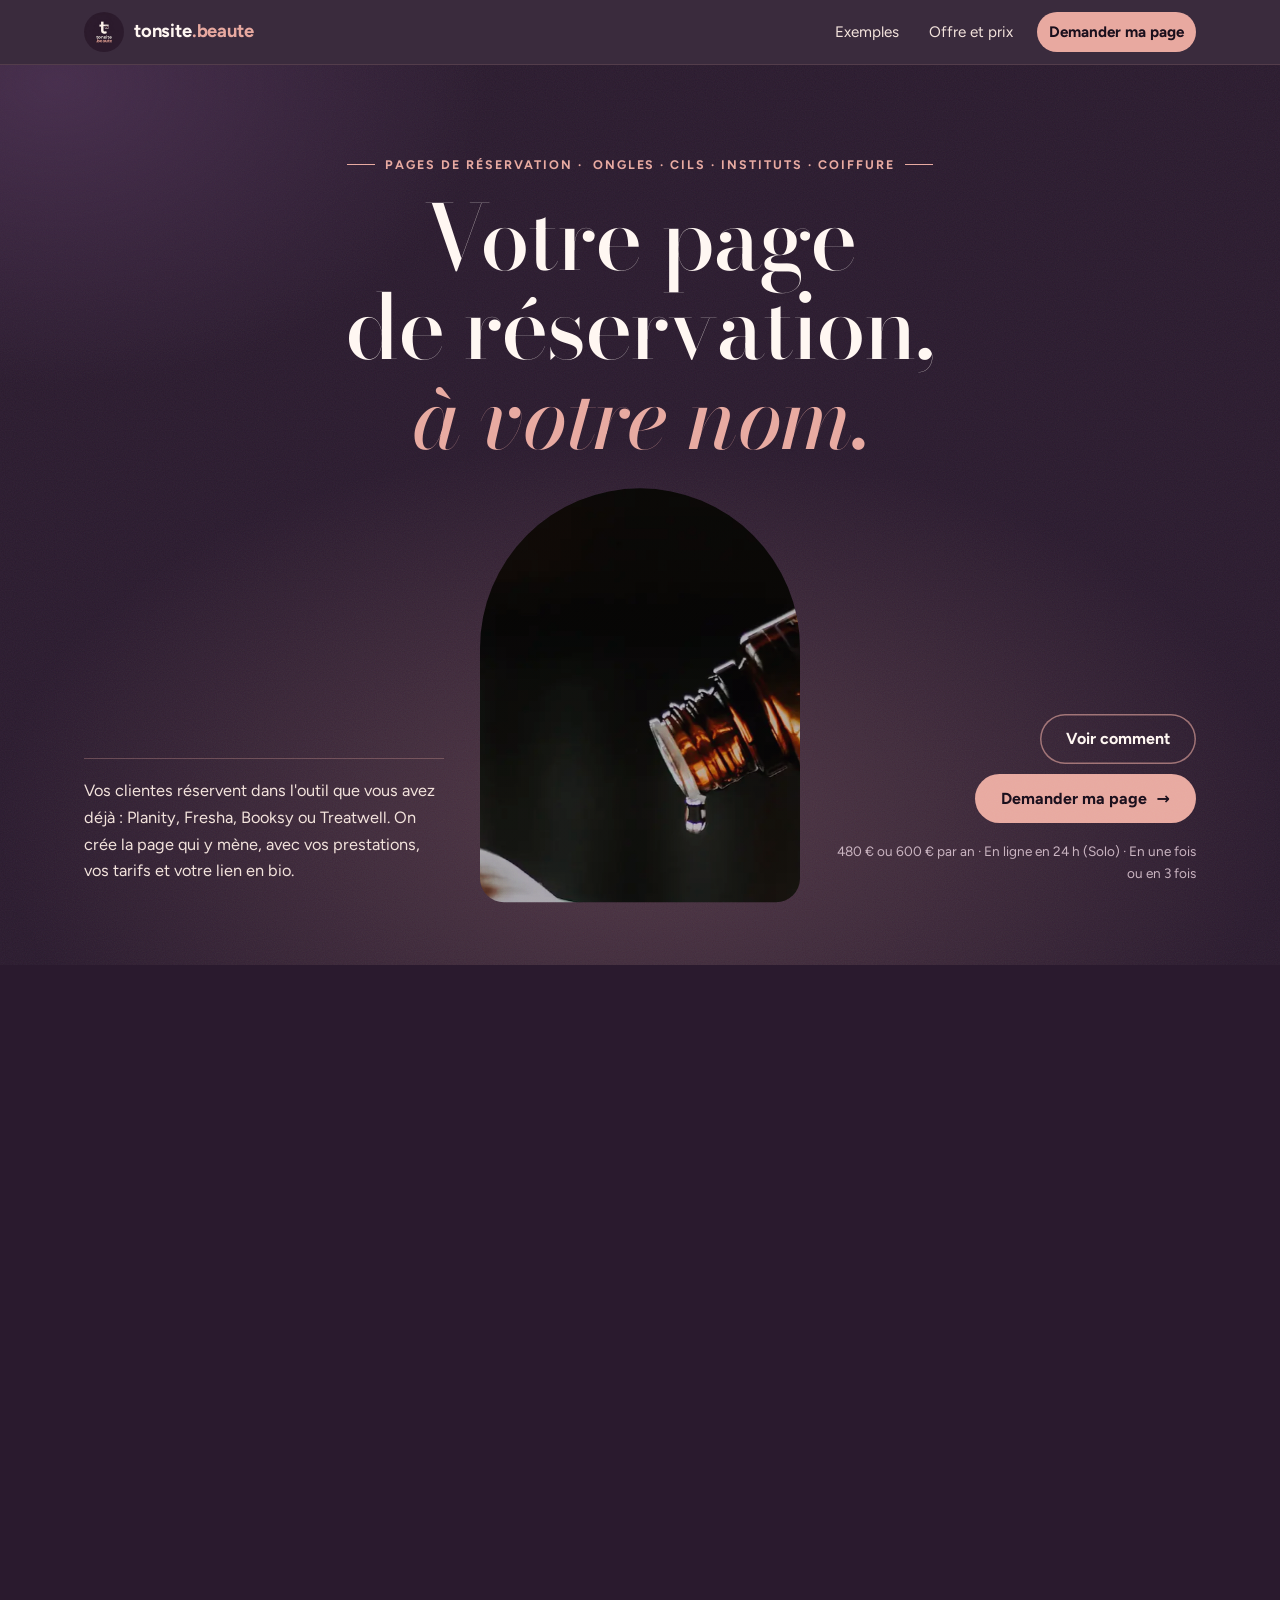
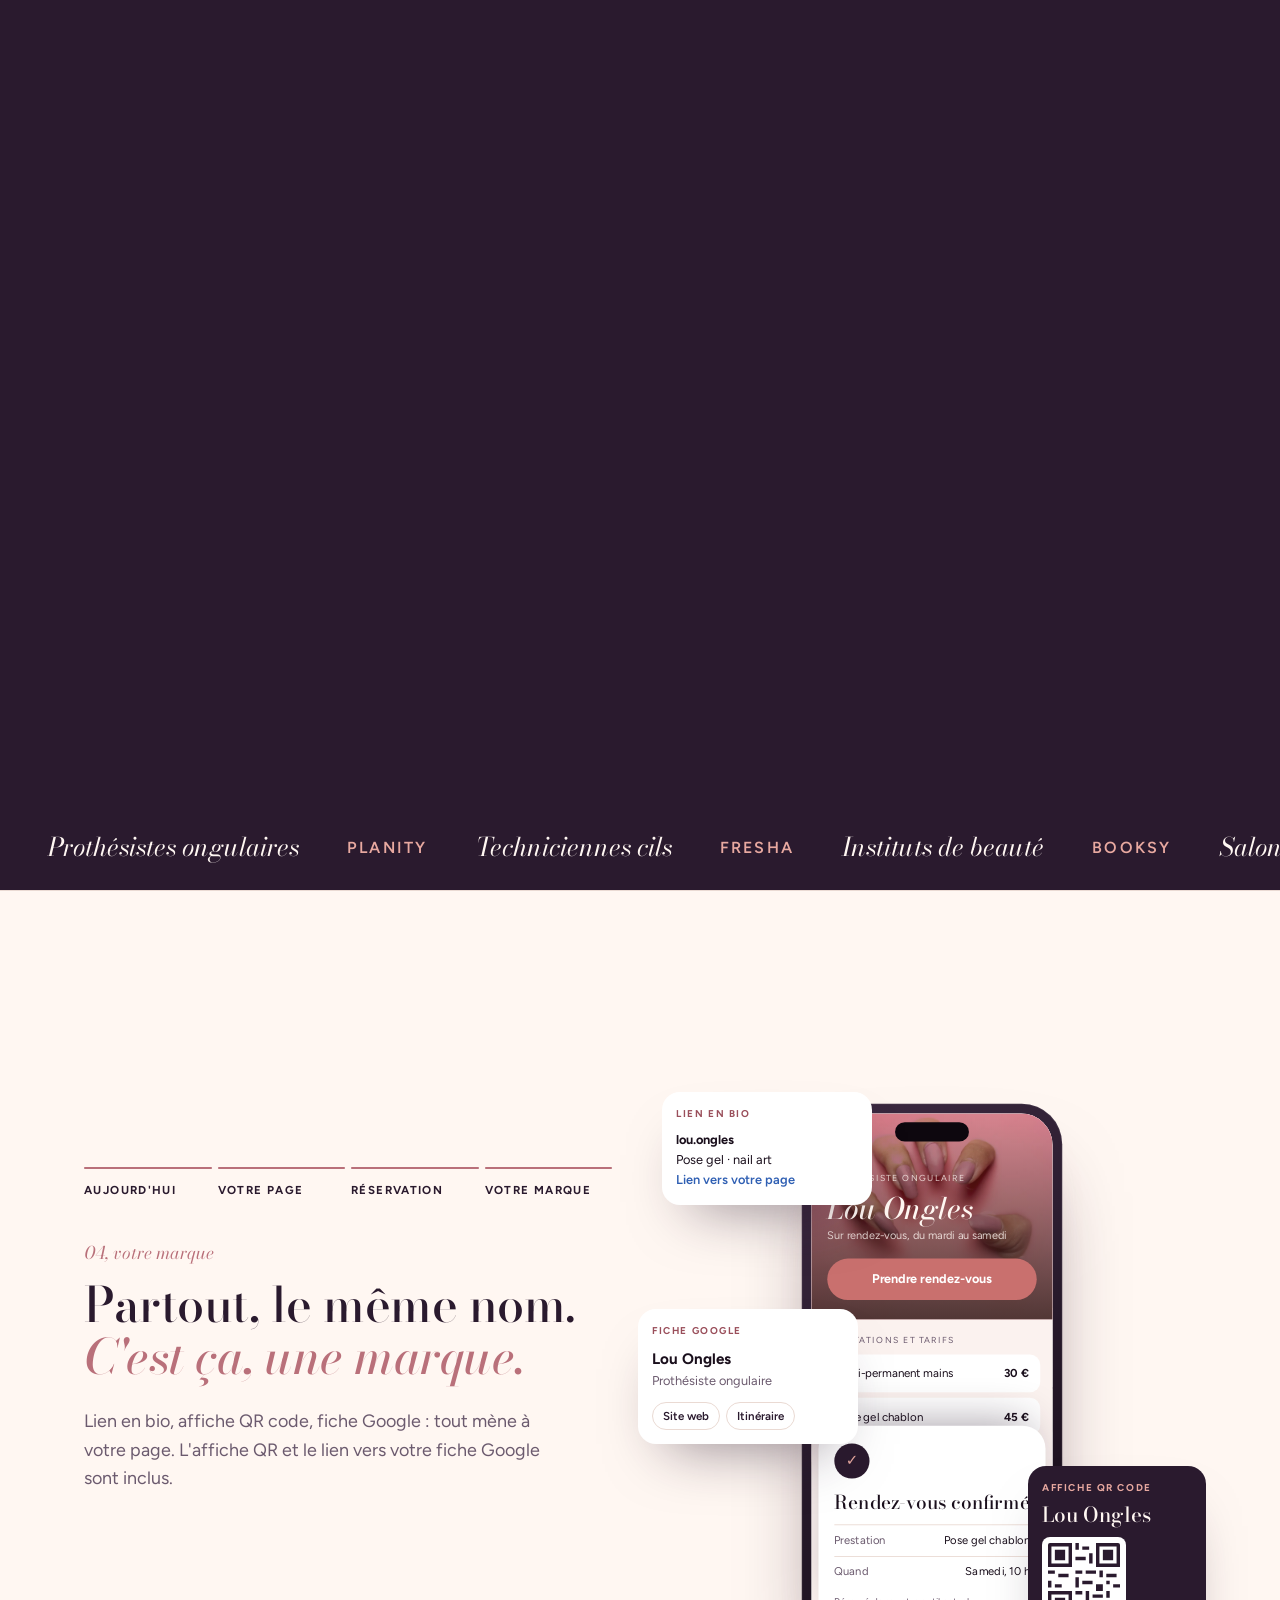
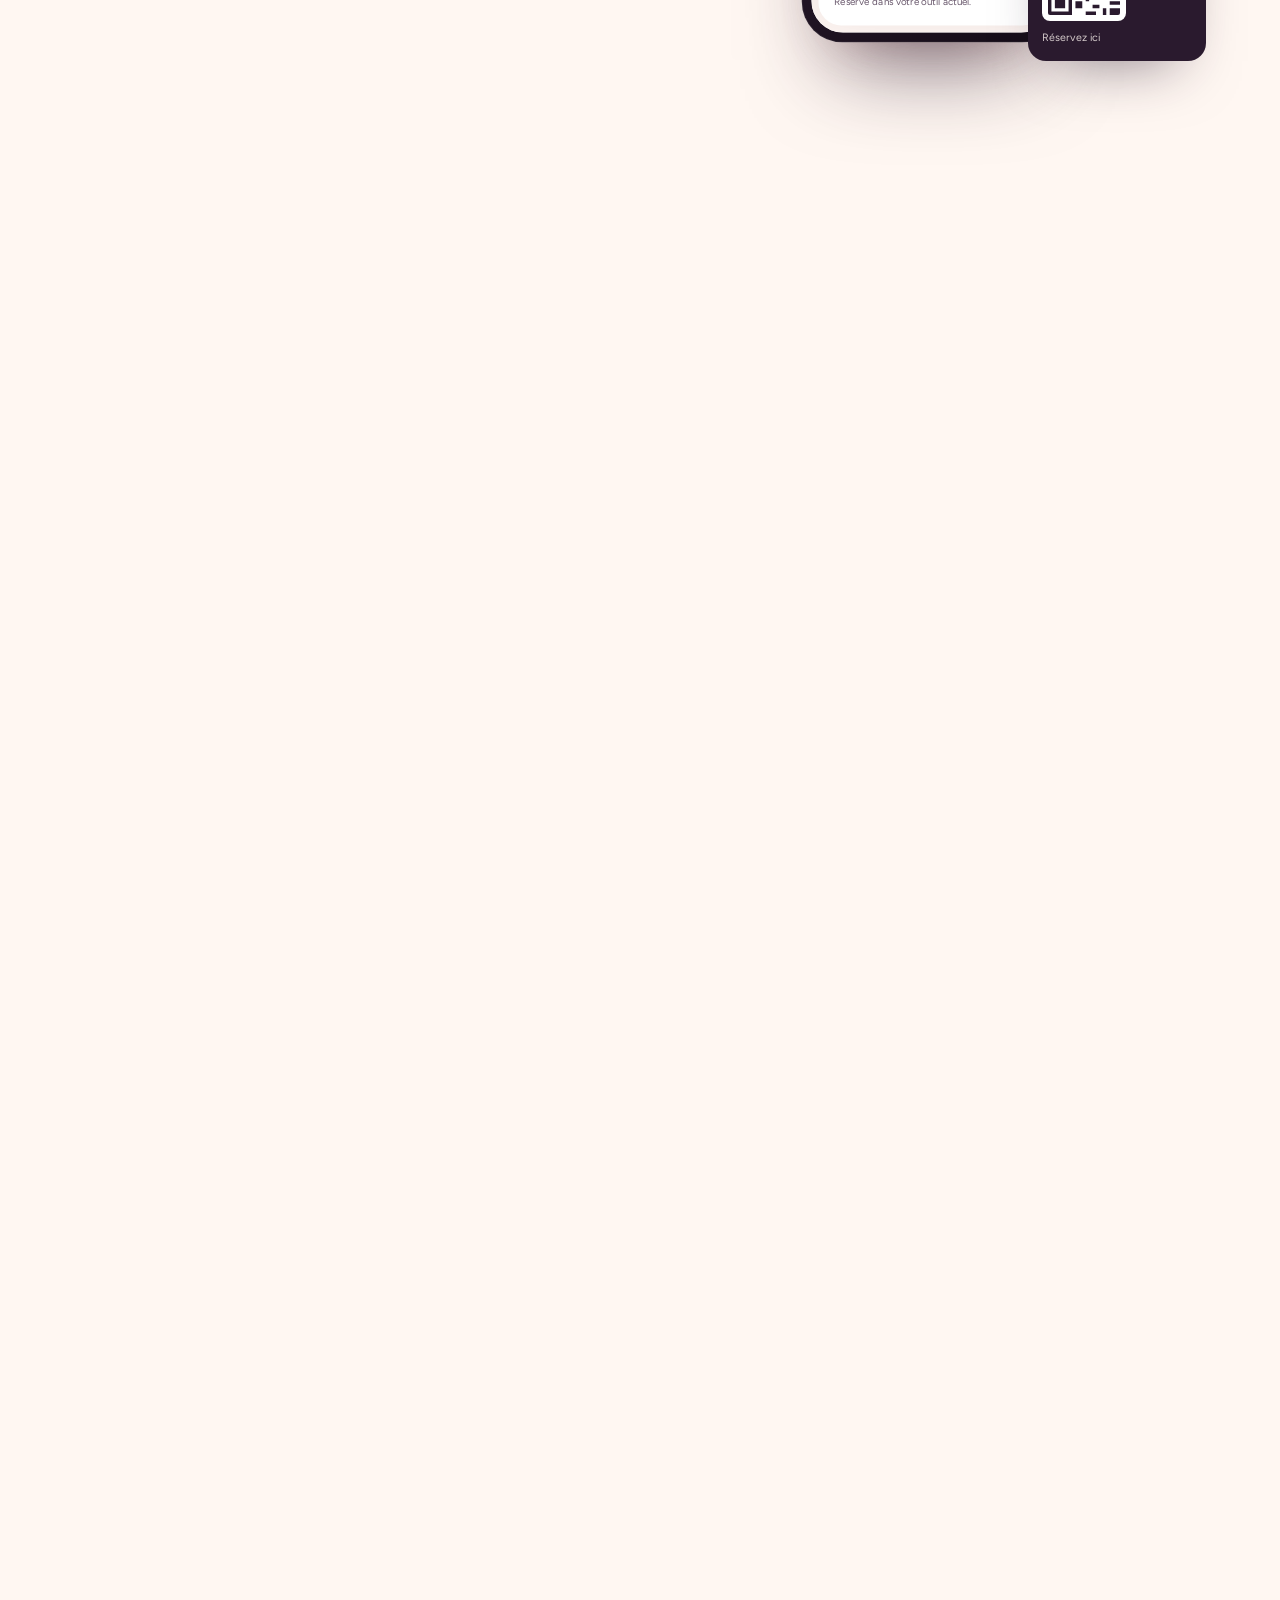
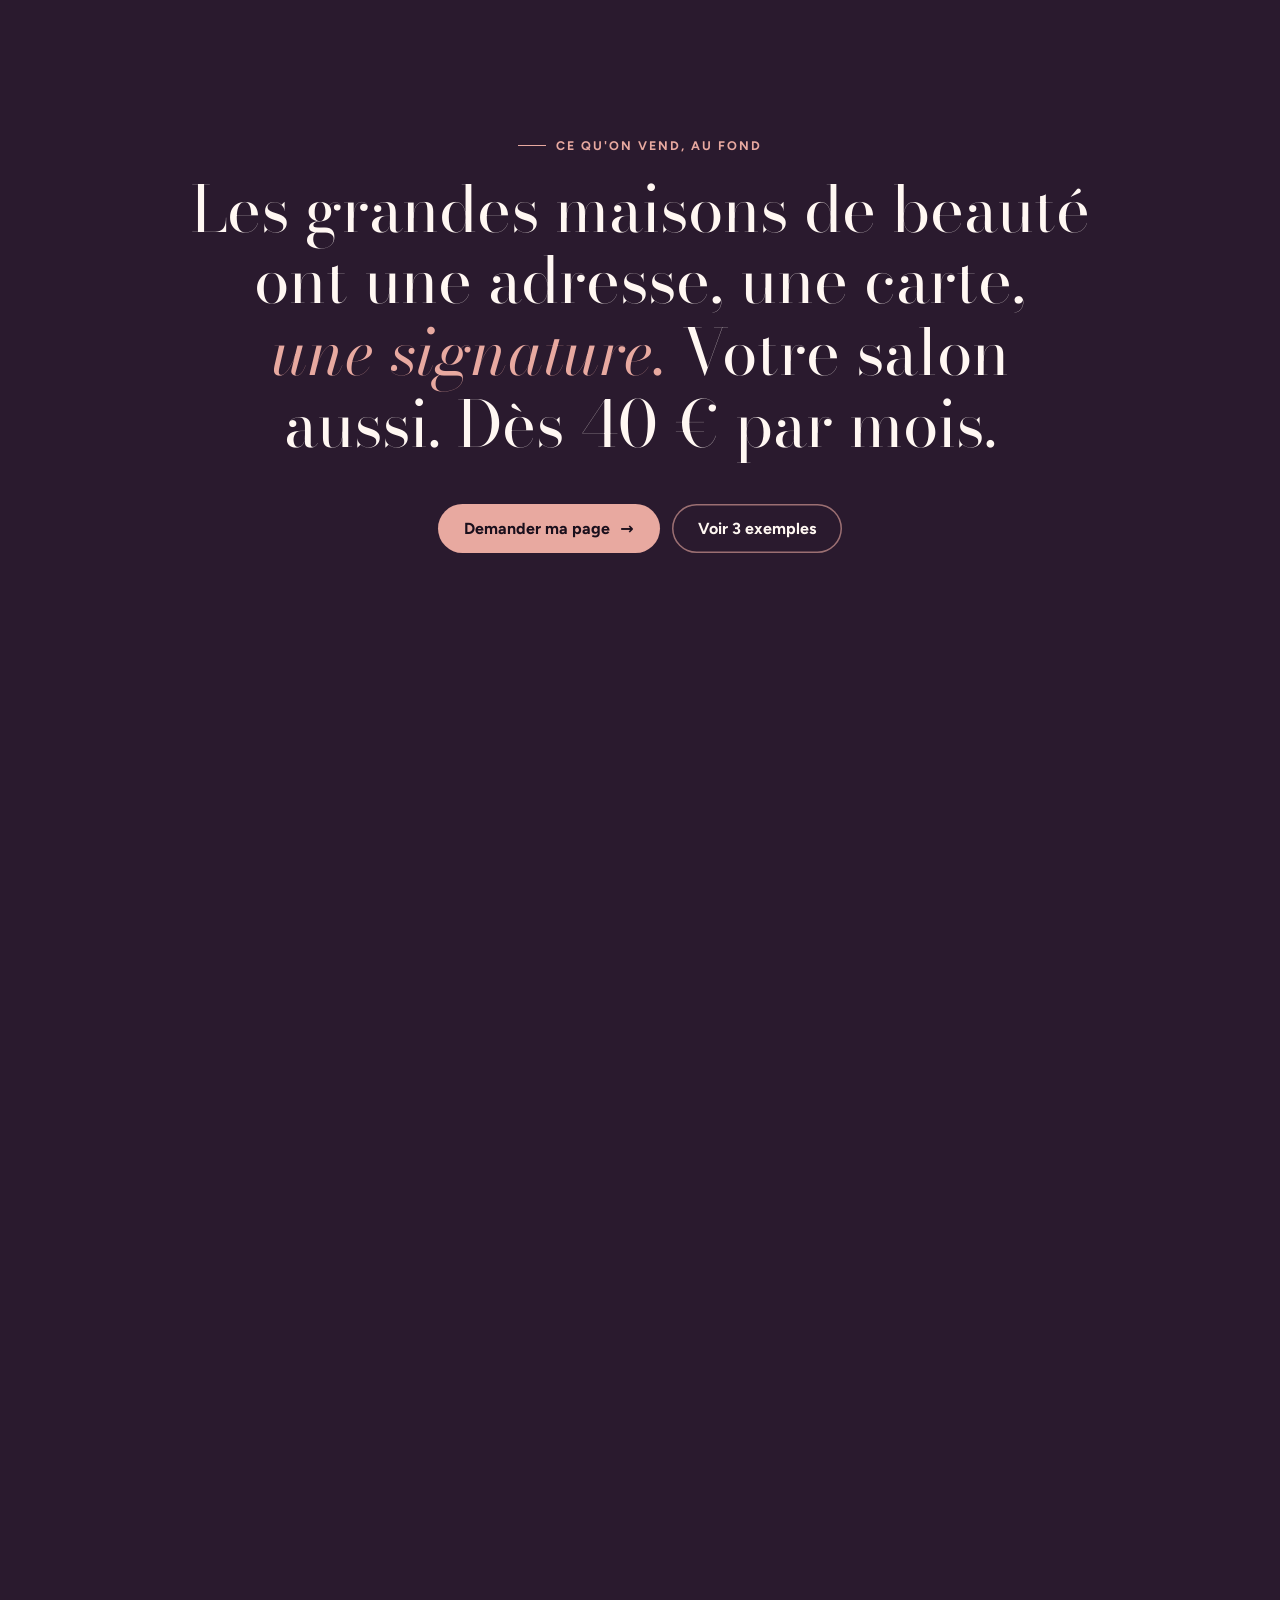
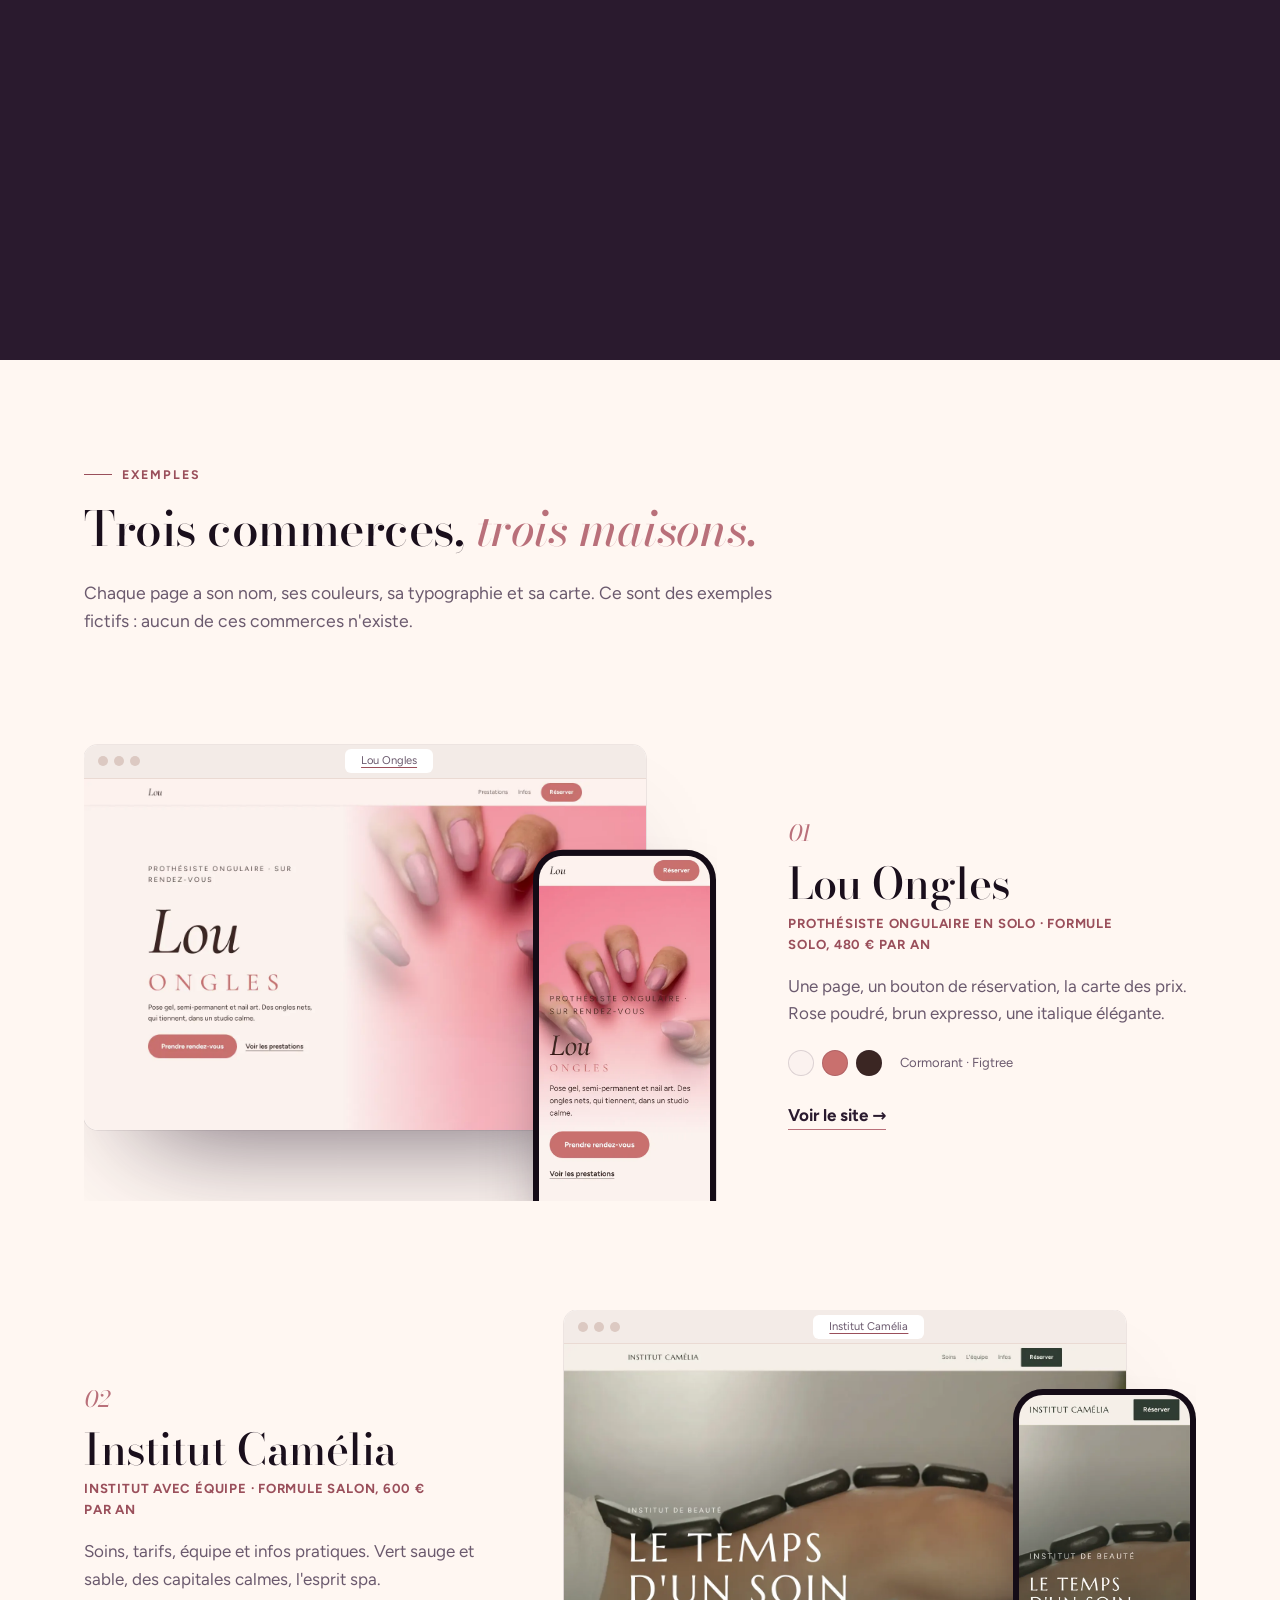
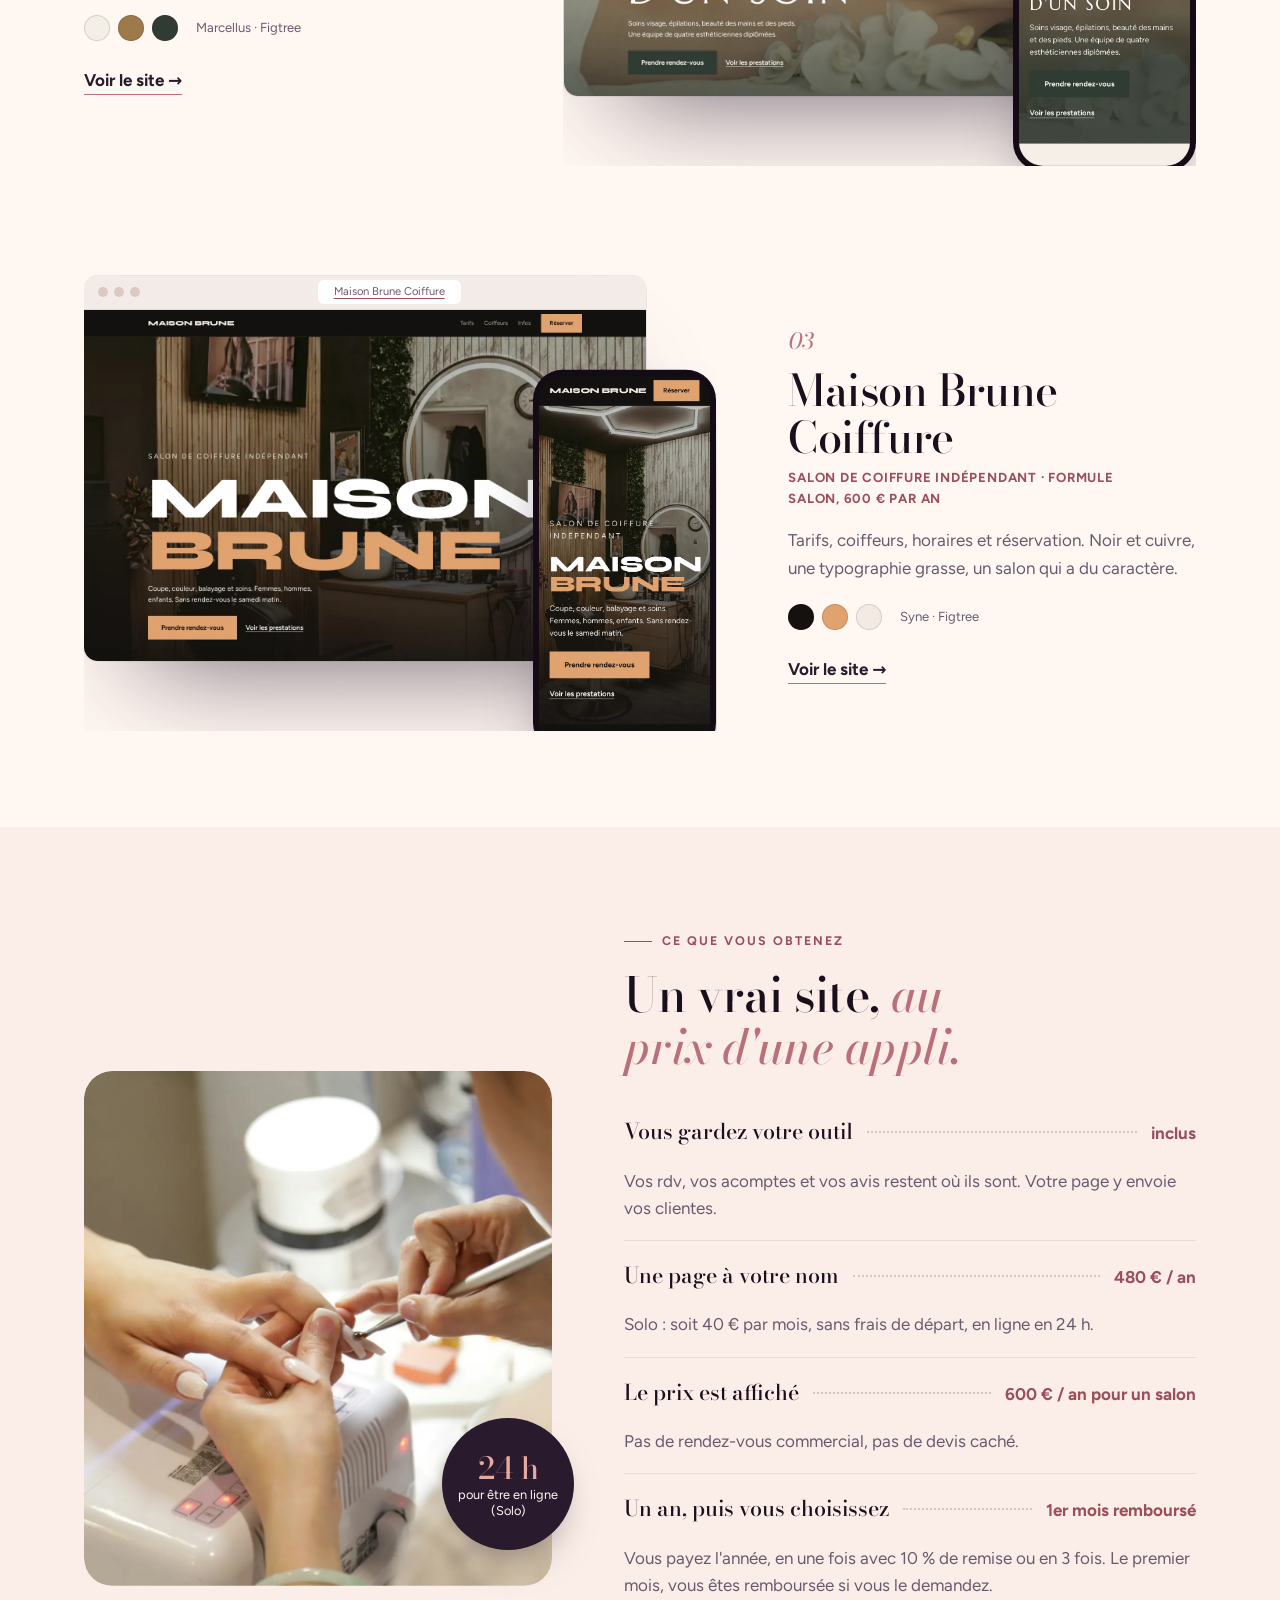
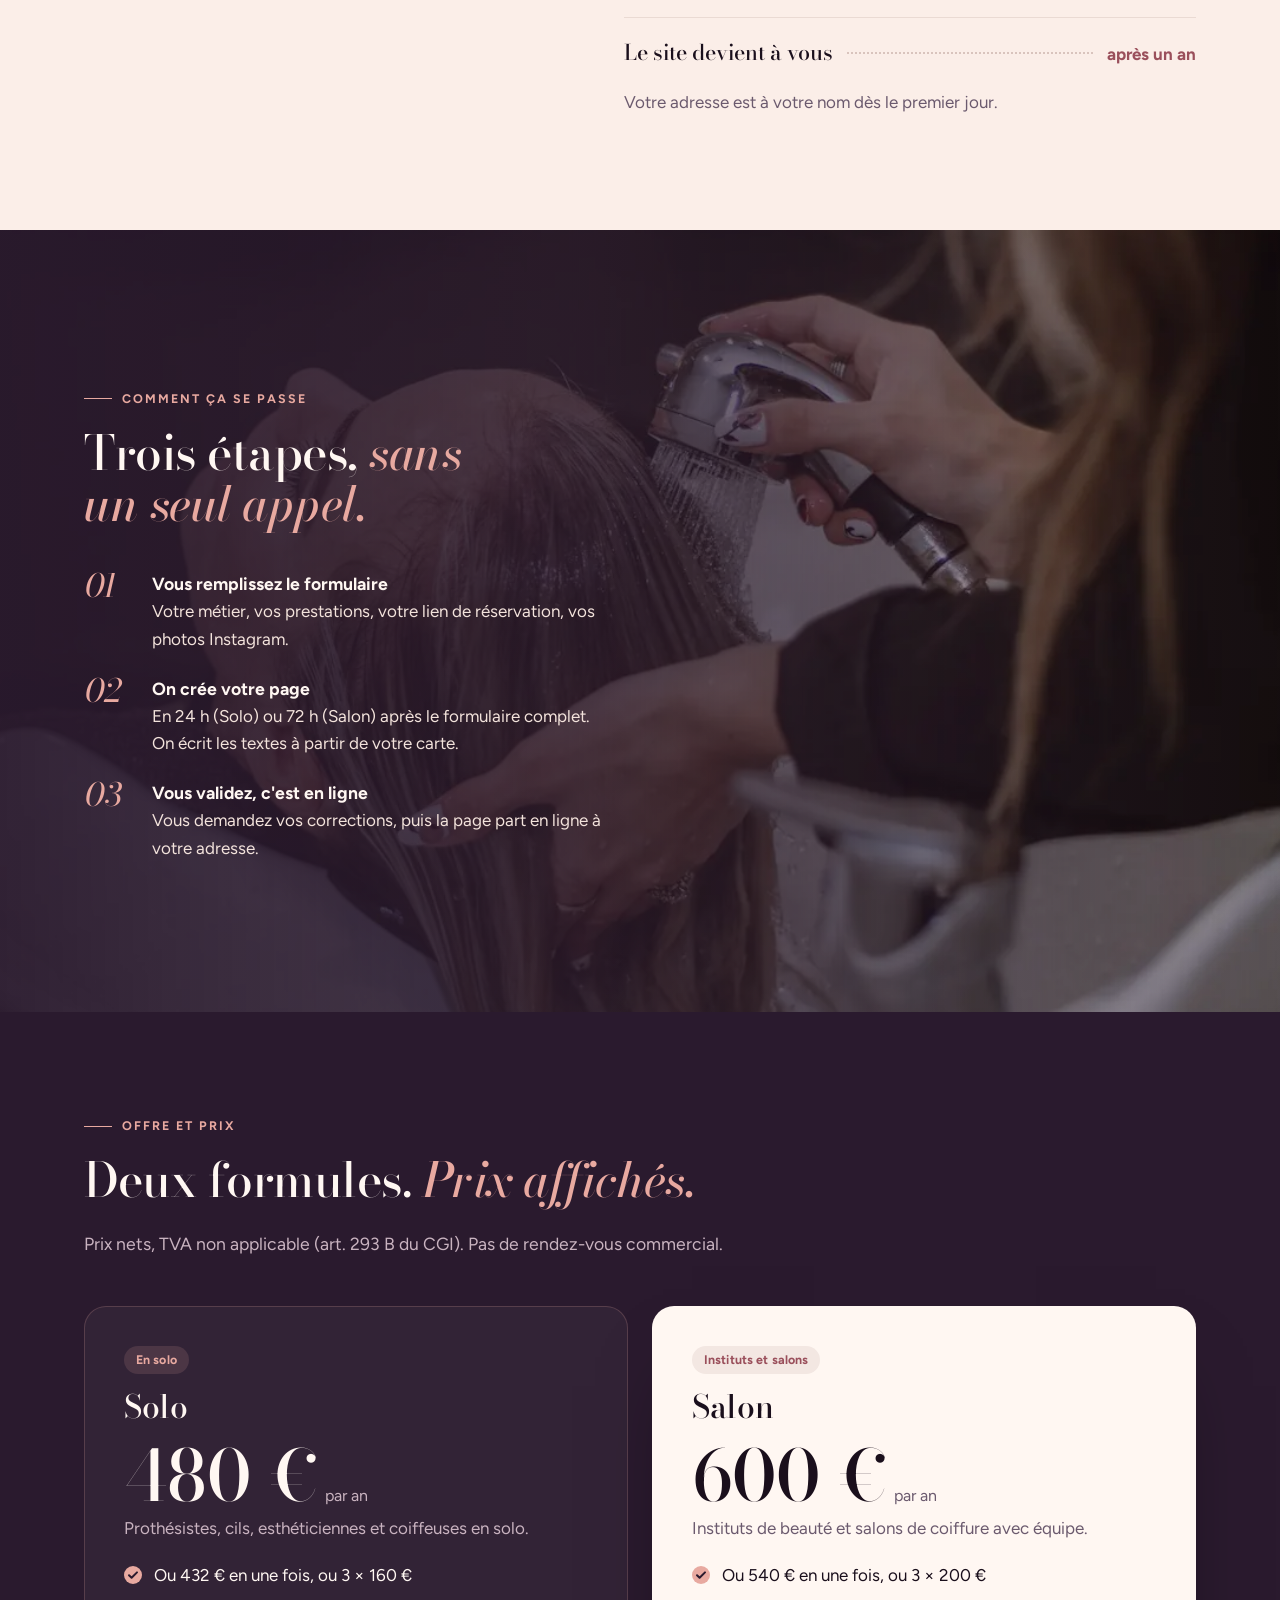
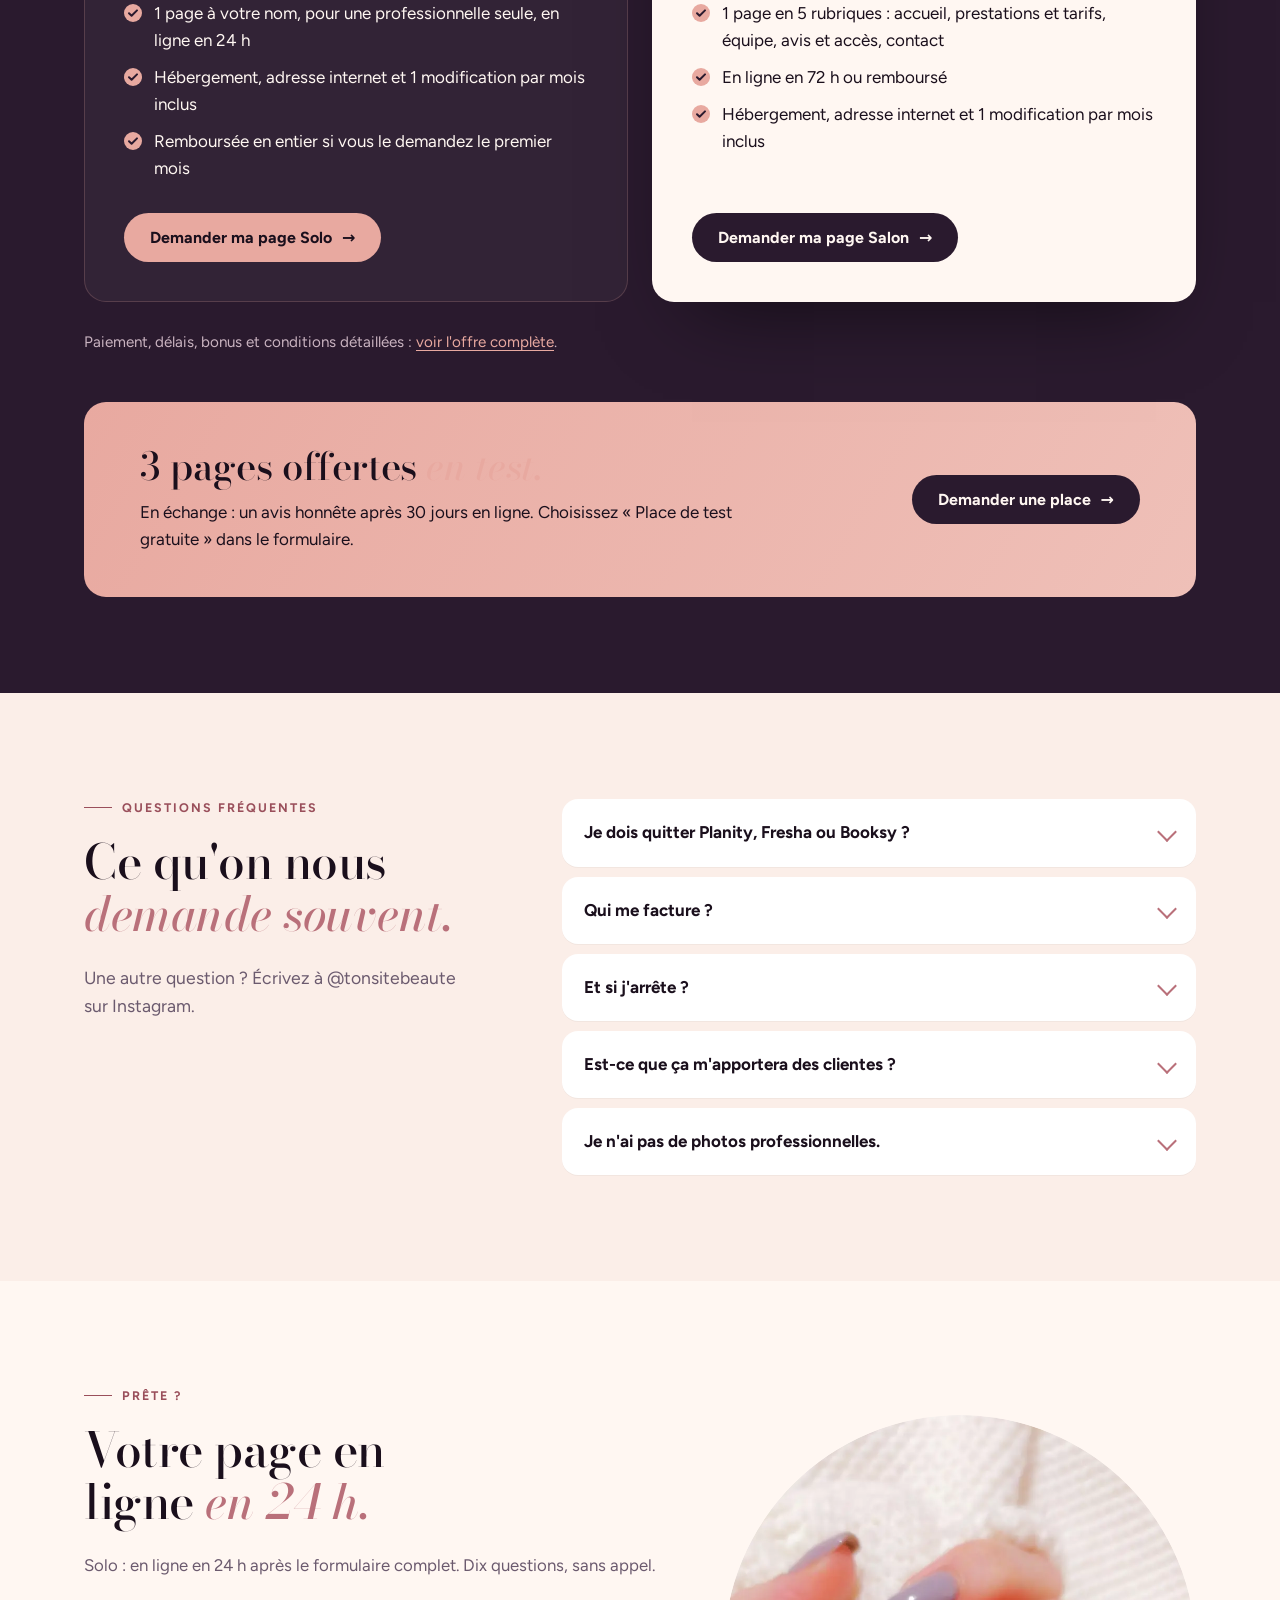
==== commit c4de69dd: "Prix annuels : Solo 480 EUR, Salon 600 EUR, remise de 10 % en une fois ou paiement en 3 fois Seuls l" ====
--- a/index.html
+++ b/index.html
@@ -1 +1 @@
-<!doctype html> <html lang="fr"> <head> <meta charset="utf-8"> <meta name="viewport" content="width=device-width,initial-scale=1"> <title>tonsite.beaute | Votre page de réservation à votre nom</title> <meta name="description" content="Pages de réservation pour prothésistes ongulaires, techniciennes cils, instituts et salons de coiffure. Vous gardez votre outil. 19 € par mois ou 490 € une fois, sans engagement."> <link rel="canonical" href="https://kamgangharold-ui.github.io/tonsite-beaute/"> <meta property="og:title" content="tonsite.beaute | Votre page de réservation à votre nom"> <meta property="og:description" content="Pages de réservation pour prothésistes ongulaires, techniciennes cils, instituts et salons de coiffure. Vous gardez votre outil. 19 € par mois ou 490 € une fois, sans engagement."> <meta property="og:image" content="https://kamgangharold-ui.github.io/tonsite-beaute/assets/logo-512.png"> <meta property="og:type" content="website"> <link rel="icon" href="assets/favicon-64.png"> <link rel="apple-touch-icon" href="assets/apple-touch-icon.png"> <link rel="preload" href="assets/fonts/bodoni-moda.woff2" as="font" type="font/woff2" crossorigin> <link rel="preload" href="assets/fonts/figtree.woff2" as="font" type="font/woff2" crossorigin> <link rel="preload" href="assets/photos/ouverture.webp" as="image"> <link rel="stylesheet" href="assets/s-TWNPXWXV.css"> <link rel="stylesheet" href="assets/p-ij1RP6GN.css"> <link rel="stylesheet" href="assets/s-yjYrUPbG.css"> <meta name="theme-color" content="#2A1A2E"> </head> <body> <a class="skip" href="#contenu">Aller au contenu</a> <header class="site"><div class="wrap"> <a class="brand" href="index.html"><img src="assets/logo-512.png" alt="" width="44" height="44"><span>tonsite<b>.beaute</b></span></a> <nav class="main" aria-label="Menu"><a href="index.html#exemples">Exemples</a><a href="offre.html">Offre et prix</a><a href="contact.html">Demander ma page</a></nav> </div></header> <main id="contenu"> <section class="h-scene" data-scene> <div class="h-pin"> <div class="h-photo" data-r=".05 .62"><img src="assets/photos/ouverture.webp" alt="Main qui verse une goutte d'huile de soin, sur fond sombre" width="2400" height="1500" fetchpriority="high"></div> <div class="h-head" data-r="0 .3"> <span class="eyebrow"><span class="hide-m">Pages de réservation · </span>Ongles · Cils · Instituts · Coiffure</span> <h1>Votre page de réservation, <em>à votre nom.</em></h1> </div> <div class="h-side h-left" data-r="0 .3"> <p>Vos clientes réservent dans l'outil que vous avez déjà : Planity, Fresha, Booksy ou Treatwell. On crée la page qui y mène, avec vos prestations, vos tarifs et votre lien en bio.</p> </div> <div class="h-side h-right" data-r="0 .3"> <div class="ctas"><a class="btn ghost" href="#histoire">Voir comment</a><a class="btn" href="contact.html">Demander ma page <span class="arr" aria-hidden="true">→</span></a></div> <p class="h-facts">19 € par mois ou 490 € une fois · En ligne en 24 h (Solo) · Sans engagement</p> </div> <div class="h-line" data-r=".5 .8" aria-hidden="true"><p><small>tonsite.beaute</small>Votre talent mérite une vitrine <em>à sa hauteur.</em></p></div> <div class="cue" data-r="0 .08" aria-hidden="true">Défiler</div> </div> </section> <div class="ribbon" aria-hidden="true"><div class="track"> <span>Prothésistes ongulaires</span><span>Planity</span><span>Techniciennes cils</span><span>Fresha</span><span>Instituts de beauté</span><span>Booksy</span><span>Salons de coiffure</span><span>Treatwell</span> <span>Prothésistes ongulaires</span><span>Planity</span><span>Techniciennes cils</span><span>Fresha</span><span>Instituts de beauté</span><span>Booksy</span><span>Salons de coiffure</span><span>Treatwell</span> </div></div> <section class="story" id="histoire" data-scene data-steps=".24 .5 .74"> <div class="st-pin"> <div> <ol class="st-rail" aria-hidden="true"><li>Aujourd'hui</li><li>Votre page</li><li>Réservation</li><li>Votre marque</li></ol> <div class="st-steps"> <div class="st-step"><span class="num">01, aujourd'hui</span><h2>Elles vous trouvent sur Instagram. <em>Puis elles demandent.</em></h2><p>C'est combien la pose ? Tu es où ? Tu as de la place samedi ? Les mêmes questions, chaque jour, dans vos messages.</p></div> <div class="st-step"><span class="num">02, votre page</span><h2>Une page à votre nom. <em>Les réponses avant la question.</em></h2><p>Vos prestations, vos tarifs, vos photos, votre adresse. On l'écrit à partir de votre carte. En ligne en 24 h pour la formule Solo.</p></div> <div class="st-step"><span class="num">03, la réservation</span><h2>Elle réserve. <em>Dans votre outil.</em></h2><p>Le bouton ouvre Planity, Fresha, Booksy ou Treatwell. Vos rdv, vos acomptes et vos avis restent où ils sont. Vous ne changez rien.</p></div> <div class="st-step"><span class="num">04, votre marque</span><h2>Partout, le même nom. <em>C'est ça, une marque.</em></h2><p>Lien en bio, affiche QR code, fiche Google : tout mène à votre page. L'affiche QR et le lien vers votre fiche Google sont inclus.</p></div> </div> </div> <div class="st-stage"><div class="st-inner"> <div class="st-dm dm1" aria-hidden="true"><i>C</i><div><small>Message</small>Coucou ! C'est combien la pose gel ?</div></div> <div class="st-dm dm2" aria-hidden="true"><i>M</i><div><small>Message</small>Tu as de la place samedi ?</div></div> <div class="st-dm dm3" aria-hidden="true"><i>S</i><div><small>Message</small>Tu es où exactement ?</div></div> <div class="st-phone" role="img" aria-label="La page de Lou Ongles sur un téléphone"> <div class="st-screen"> <div class="l-insta" aria-hidden="true"> <div class="handle">lou.ongles</div> <div class="row"><div class="av"><span></span></div><div class="who"><b>Lou</b>Prothésiste ongulaire</div></div> <p class="bio">Pose gel · semi-permanent · nail art<br><span>Sur rendez-vous. Prix en DM.</span></p> <div class="grid9"><i class="g1"></i><i class="g2"></i><i class="g3"></i><i class="g4"></i><i class="g5"></i><i class="g6"></i></div> </div> <div class="l-page" aria-hidden="true"> <div class="lp-top"><small>Prothésiste ongulaire</small><b>Lou Ongles</b><div class="city">Sur rendez-vous, du mardi au samedi</div><div class="lp-btn">Prendre rendez-vous</div></div> <div class="lp-body"><p class="h">Prestations et tarifs</p> <div class="lp-row"><span>Semi-permanent mains</span><span>30 €</span></div> <div class="lp-row"><span>Pose gel chablon</span><span>45 €</span></div> <div class="lp-row"><span>Remplissage</span><span>35 €</span></div> <div class="lp-row"><span>Dépose</span><span>15 €</span></div> </div> </div> <div class="l-booked" aria-hidden="true"><div class="ok">✓</div><b>Rendez-vous confirmé</b> <div class="ln"><span>Prestation</span><span>Pose gel chablon</span></div> <div class="ln"><span>Quand</span><span>Samedi, 10 h</span></div> <p>Réservé dans votre outil actuel.</p></div> </div> </div> <div class="st-card c-bio" aria-hidden="true"><span class="lab">Lien en bio</span><b>lou.ongles</b>Pose gel · nail art<br><span class="lk">Lien vers votre page</span></div> <div class="st-card c-g" aria-hidden="true"><span class="lab">Fiche Google</span><b>Lou Ongles</b><div class="who">Prothésiste ongulaire</div><div class="acts"><span>Site web</span><span>Itinéraire</span></div></div> <div class="st-card c-qr" aria-hidden="true"><span class="lab">Affiche QR code</span><b>Lou Ongles</b> <svg viewBox="0 0 21 21" aria-hidden="true"><path fill="#2A1A2E" d="M0 0h7v7H0zM1 1v5h5V1zM2 2h3v3H2zM14 0h7v7h-7zm1 1v5h5V1zm1 1h3v3h-3zM0 14h7v7H0zm1 1v5h5v-5zm1 1h3v3H2zM8 0h1v2H8zm2 1h2v1h-2zm-2 3h3v1H8zm4-1h1v3h-1zM8 8h2v1H8zm3 0h3v1h-3zm4 0h1v2h-1zm2 1h3v1h-3zM0 8h2v1H0zm3 1h3v1H3zm-3 2h1v2H0zm2 1h2v1H2zm6-2h1v3H8zm2 1h3v1h-3zm4 1h2v2h-2zm3-1h1v1h-1zm2 1h2v1h-2zM8 14h2v1H8zm3 0h1v3h-1zm2 1h3v1h-3zm4-1h1v2h-1zm1 3h3v1h-3zM8 17h2v2H8zm5 1h2v1h-2zm-2 2h3v1h-3zm5-1h1v2h-1zm2 0h3v2h-3z"/></svg> <small>Réservez ici</small></div> </div></div> </div> </section> <section class="manifesto" data-scene> <div class="mf-pin"><div class="inner"> <span class="eyebrow" style="color:var(--rose)">Ce qu'on vend, au fond</span> <p class="mf-text" data-words>Les grandes maisons de beauté ont une adresse, une carte, <em>une signature.</em> Votre salon aussi. Dès 19 € par mois.</p> <div class="mf-cta" data-r=".78 .95"><a class="btn" href="contact.html">Demander ma page <span class="arr" aria-hidden="true">→</span></a><a class="btn ghost" href="#exemples">Voir 3 exemples</a></div> </div></div> </section> <section id="exemples" class="cases"><div class="wrap"> <div class="head reveal"><span class="eyebrow">Exemples</span> <h2>Trois commerces, <em>trois maisons.</em></h2> <p>Chaque page a son nom, ses couleurs, sa typographie et sa carte. Ce sont des exemples fictifs : aucun de ces commerces n'existe.</p></div> <article class="case"> <a class="shots unveil" href="demos/ongles.html" aria-label="Voir l'exemple Lou Ongles" tabindex="-1"> <div class="browser"><div class="bar" aria-hidden="true"><i></i><i></i><i></i><span>Lou Ongles</span></div><img src="assets/shots/ongles-desktop.webp" alt="" width="1440" height="900" loading="lazy"></div> <div class="phone-shot" data-px="-.05"><img src="assets/shots/ongles-mobile.webp" alt="" width="540" height="1169" loading="lazy"></div> </a> <div class="case-txt reveal"><span class="num">01</span><h3>Lou Ongles</h3><p class="meta">Prothésiste ongulaire en solo · Formule Solo, 19 € par mois</p><p>Une page, un bouton de réservation, la carte des prix. Rose poudré, brun expresso, une italique élégante.</p> <div class="swatches" aria-hidden="true"><i style="background:#fbf2ef"></i><i style="background:#c9706e"></i><i style="background:#3b2623"></i><span>Cormorant · Figtree</span></div> <a class="go" href="demos/ongles.html">Voir le site <span class="arr" aria-hidden="true">→</span></a></div> </article> <article class="case"> <a class="shots unveil" href="demos/institut.html" aria-label="Voir l'exemple Institut Camélia" tabindex="-1"> <div class="browser"><div class="bar" aria-hidden="true"><i></i><i></i><i></i><span>Institut Camélia</span></div><img src="assets/shots/institut-desktop.webp" alt="" width="1440" height="900" loading="lazy"></div> <div class="phone-shot" data-px="-.05"><img src="assets/shots/institut-mobile.webp" alt="" width="540" height="1169" loading="lazy"></div> </a> <div class="case-txt reveal"><span class="num">02</span><h3>Institut Camélia</h3><p class="meta">Institut avec équipe · Formule Salon, 490 €</p><p>Soins, tarifs, équipe et infos pratiques. Vert sauge et sable, des capitales calmes, l'esprit spa.</p> <div class="swatches" aria-hidden="true"><i style="background:#f4efe6"></i><i style="background:#9c7a4b"></i><i style="background:#2f3b33"></i><span>Marcellus · Figtree</span></div> <a class="go" href="demos/institut.html">Voir le site <span class="arr" aria-hidden="true">→</span></a></div> </article> <article class="case"> <a class="shots unveil" href="demos/coiffure.html" aria-label="Voir l'exemple Maison Brune Coiffure" tabindex="-1"> <div class="browser"><div class="bar" aria-hidden="true"><i></i><i></i><i></i><span>Maison Brune Coiffure</span></div><img src="assets/shots/coiffure-desktop.webp" alt="" width="1440" height="900" loading="lazy"></div> <div class="phone-shot" data-px="-.05"><img src="assets/shots/coiffure-mobile.webp" alt="" width="540" height="1169" loading="lazy"></div> </a> <div class="case-txt reveal"><span class="num">03</span><h3>Maison Brune Coiffure</h3><p class="meta">Salon de coiffure indépendant · Formule Salon, 490 €</p><p>Tarifs, coiffeurs, horaires et réservation. Noir et cuivre, une typographie grasse, un salon qui a du caractère.</p> <div class="swatches" aria-hidden="true"><i style="background:#14110f"></i><i style="background:#e0a26f"></i><i style="background:#f3ebe3"></i><span>Syne · Figtree</span></div> <a class="go" href="demos/coiffure.html">Voir le site <span class="arr" aria-hidden="true">→</span></a></div> </article> </div></section> <section class="alt"><div class="wrap split"> <div class="pic"><div class="unveil" style="border-radius:28px;overflow:hidden"><img src="assets/photos/ongles-atelier.webp" alt="Prothésiste ongulaire au travail sur une pose" width="1000" height="1100" loading="lazy"></div> <div class="stamp"><span><b>24 h</b>pour être en ligne (Solo)</span></div></div> <div class="list reveal"><span class="eyebrow">Ce que vous obtenez</span> <h2>Un vrai site, <em>au prix d'une appli.</em></h2> <dl> <div class="item"><dt>Vous gardez votre outil</dt><span class="leader" aria-hidden="true"></span><span class="val">inclus</span><dd>Vos rdv, vos acomptes et vos avis restent où ils sont. Votre page y envoie vos clientes.</dd></div> <div class="item"><dt>Une page à votre nom</dt><span class="leader" aria-hidden="true"></span><span class="val">19 € / mois</span><dd>Solo : sans frais de départ, en ligne en 24 h.</dd></div> <div class="item"><dt>Le prix est affiché</dt><span class="leader" aria-hidden="true"></span><span class="val">ou 490 € une fois</span><dd>Pas de rendez-vous commercial, pas de devis caché.</dd></div> <div class="item"><dt>Sans engagement</dt><span class="leader" aria-hidden="true"></span><span class="val">1er mois remboursé</span><dd>Vous arrêtez quand vous voulez. Le premier mois Solo est remboursé si vous le demandez.</dd></div> <div class="item"><dt>Le site devient à vous</dt><span class="leader" aria-hidden="true"></span><span class="val">après 12 mois</span><dd>Avant, le rachat est affiché mois par mois.</dd></div> </dl> </div> </div></section> <section class="bleed"><img src="assets/photos/coiffure-bac.webp" alt="" width="1800" height="900" loading="lazy" data-px="-.12"><div class="wrap"> <span class="eyebrow" style="color:var(--rose)">Comment ça se passe</span> <h2>Trois étapes, <em>sans un seul appel.</em></h2> <ol class="steps"> <li><div><b>Vous remplissez le formulaire</b><span>Votre métier, vos prestations, votre lien de réservation, vos photos Instagram.</span></div></li> <li><div><b>On crée votre page</b><span>En 24 h (Solo) ou 72 h (Salon) après le formulaire complet. On écrit les textes à partir de votre carte.</span></div></li> <li><div><b>Vous validez, c'est en ligne</b><span>Vous demandez vos corrections, puis la page part en ligne à votre adresse.</span></div></li> </ol> </div></section> <section class="dark"><div class="wrap"> <div class="head reveal"><span class="eyebrow" style="color:var(--rose)">Offre et prix</span> <h2>Deux formules. <em>Prix affichés.</em></h2> <p>Prix nets, TVA non applicable (art. 293 B du CGI). Pas de rendez-vous commercial.</p></div> <div class="plans"> <div class="plan reveal"><span class="tag">En solo</span><h3>Solo</h3> <div class="amount">19 €<small>par mois</small></div> <p class="for">Prothésistes, cils, esthéticiennes et coiffeuses en solo.</p> <ul><li>Sans frais de départ, sans engagement</li><li>1 page à votre nom, en ligne en 24 h</li><li>Hébergement, adresse internet et 1 modification par mois inclus</li><li>Premier mois remboursé sur simple demande</li></ul> <a class="btn" href="contact.html?formule=solo">Demander ma page Solo <span class="arr" aria-hidden="true">→</span></a></div> <div class="plan featured reveal"><span class="tag">Instituts et salons</span><h3>Salon</h3> <div class="amount">490 €<small>une fois</small></div> <p class="for">Instituts de beauté et salons de coiffure avec équipe.</p> <ul><li>5 pages : accueil, prestations et tarifs, équipe, avis et accès, contact</li><li>En ligne en 72 h ou remboursé</li><li>Satisfaite ou remboursée pendant 14 jours</li><li>Option suivi à 29 € par mois</li></ul> <a class="btn dark" href="contact.html?formule=salon">Demander ma page Salon <span class="arr" aria-hidden="true">→</span></a></div> </div> <p class="plans-foot">Rachat, délais, bonus et conditions détaillées : <a href="offre.html">voir l'offre complète</a>.</p> <div class="band reveal" style="margin-top:48px"> <div><h2>3 pages offertes <em>en test.</em></h2><p>En échange : un avis honnête après 30 jours en ligne. Choisissez « Place de test gratuite » dans le formulaire.</p></div> <a class="btn dark" href="contact.html?formule=test">Demander une place <span class="arr" aria-hidden="true">→</span></a> </div> </div></section> <section class="alt"><div class="wrap faq"> <div class="head reveal"><span class="eyebrow">Questions fréquentes</span> <h2>Ce qu'on nous <em>demande souvent.</em></h2> <p>Une autre question ? Écrivez à @tonsitebeaute sur Instagram.</p></div> <div> <details><summary>Je dois quitter Planity, Fresha ou Booksy ?</summary><p>Non. Votre page envoie vers votre outil actuel. Vos rdv, vos acomptes et vos avis restent dedans.</p></details> <details><summary>Qui me facture ?</summary><p>La micro-entreprise de Frank Nathan Kamokoue Sikati (SIRET 108 086 612 00018). Les prix sont nets : TVA non applicable, art. 293 B du CGI.</p></details> <details><summary>Et si j'arrête ?</summary><p>Solo : vous arrêtez quand vous voulez, sans frais. Vos textes et photos vous sont envoyés gratuitement. Après 12 mois payés, le site est à vous ; avant, vous pouvez le racheter (tableau sur la page Offre).</p></details> <details><summary>Est-ce que ça m'apportera des clientes ?</summary><p>On ne promet pas de nouvelles clientes. On promet une page à votre nom, en ligne à la date dite, qui envoie vers votre réservation.</p></details> <details><summary>Je n'ai pas de photos professionnelles.</summary><p>On part des photos de votre Instagram, avec votre accord écrit.</p></details> </div> </div></section> <section id="liste-attente"><div class="wrap close2"> <div class="reveal"> <span class="eyebrow">Prête ?</span> <h2>Votre page en ligne <em>en 24 h.</em></h2> <p class="note" style="font-size:1.05rem">Solo : en ligne en 24 h après le formulaire complet. Dix questions, sans appel.</p> <div class="ctas"><a class="btn dark" href="contact.html">Demander ma page <span class="arr" aria-hidden="true">→</span></a><a class="btn" href="offre.html">Voir l'offre et les prix</a></div> <div class="wait"> <h3>Pas tout de suite ? Rejoignez la liste d'attente</h3> <p>Laissez votre métier et votre ville. On vous répond par e-mail, sans appel et sans engagement.</p> <p><a class="btn dark" href="mailto:tonsitebeaute@gmail.com?subject=Liste%20d%27attente%20tonsite.beaute&amp;body=M%C3%A9tier%20%3A%20%0AVille%20%3A%20%0AInstagram%20ou%20TikTok%20%3A%20%0A">Rejoindre la liste d'attente</a></p> <p class="note">Votre messagerie s'ouvre avec un message déjà écrit, vous l'envoyez vous-même. Vous pouvez aussi écrire à @tonsitebeaute sur Instagram.</p> </div> </div> <div class="pic unveil" style="border-radius:999px 999px 28px 28px;overflow:hidden"><img src="assets/photos/ongles-mauve.webp" alt="Main aux ongles mauves et pailletés sur un pull en laine" width="900" height="1000" loading="lazy"></div> </div></section> </main> <script src="assets/s-BPUJOgHn.js"></script> <footer class="site"><div class="wrap"> <div><strong>tonsite.beaute</strong><br>Sites de réservation pour instituts, ongleries, cils et salons de coiffure.<br> Service vendu et facturé par Frank Nathan Kamokoue Sikati (EI, micro-entreprise), SIRET 108 086 612 00018.<br>TVA non applicable, art. 293 B du CGI.</div> <div><a href="mentions-legales.html">Mentions légales</a><br><a href="cgv.html">Conditions générales de vente</a><br> <a href="confidentialite.html">Confidentialité</a><br><a href="contact.html">Contact</a></div> <div><a href="https://www.instagram.com/tonsitebeaute/" rel="me">Instagram @tonsitebeaute</a><br><a href="https://www.tiktok.com/@tonsitebeaute" rel="me">TikTok @tonsitebeaute</a><br> Ce site ne dépose aucun cookie et ne contient aucun traceur.<br>Mis à jour le 24 octobre 2026.<br><span class="credit">Photos d'illustration : Unsplash.</span></div> </div></footer> </body> </html> +<!doctype html> <html lang="fr"> <head> <meta charset="utf-8"> <meta name="viewport" content="width=device-width,initial-scale=1"> <title>tonsite.beaute | Votre page de réservation à votre nom</title> <meta name="description" content="Pages de réservation pour prothésistes ongulaires, techniciennes cils, instituts et salons de coiffure. Vous gardez votre outil. 480 € par an pour une indépendante, 600 € par an pour un salon."> <link rel="canonical" href="https://kamgangharold-ui.github.io/tonsite-beaute/"> <meta property="og:title" content="tonsite.beaute | Votre page de réservation à votre nom"> <meta property="og:description" content="Pages de réservation pour prothésistes ongulaires, techniciennes cils, instituts et salons de coiffure. Vous gardez votre outil. 480 € par an pour une indépendante, 600 € par an pour un salon."> <meta property="og:image" content="https://kamgangharold-ui.github.io/tonsite-beaute/assets/logo-512.png"> <meta property="og:type" content="website"> <link rel="icon" href="assets/favicon-64.png"> <link rel="apple-touch-icon" href="assets/apple-touch-icon.png"> <link rel="preload" href="assets/fonts/bodoni-moda.woff2" as="font" type="font/woff2" crossorigin> <link rel="preload" href="assets/fonts/figtree.woff2" as="font" type="font/woff2" crossorigin> <link rel="preload" href="assets/photos/ouverture.webp" as="image"> <link rel="stylesheet" href="assets/s-TWNPXWXV.css"> <link rel="stylesheet" href="assets/p-ij1RP6GN.css"> <link rel="stylesheet" href="assets/s-yjYrUPbG.css"> <meta name="theme-color" content="#2A1A2E"> </head> <body> <a class="skip" href="#contenu">Aller au contenu</a> <header class="site"><div class="wrap"> <a class="brand" href="index.html"><img src="assets/logo-512.png" alt="" width="44" height="44"><span>tonsite<b>.beaute</b></span></a> <nav class="main" aria-label="Menu"><a href="index.html#exemples">Exemples</a><a href="offre.html">Offre et prix</a><a href="contact.html">Demander ma page</a></nav> </div></header> <main id="contenu"> <section class="h-scene" data-scene> <div class="h-pin"> <div class="h-photo" data-r=".05 .62"><img src="assets/photos/ouverture.webp" alt="Main qui verse une goutte d'huile de soin, sur fond sombre" width="2400" height="1500" fetchpriority="high"></div> <div class="h-head" data-r="0 .3"> <span class="eyebrow"><span class="hide-m">Pages de réservation · </span>Ongles · Cils · Instituts · Coiffure</span> <h1>Votre page de réservation, <em>à votre nom.</em></h1> </div> <div class="h-side h-left" data-r="0 .3"> <p>Vos clientes réservent dans l'outil que vous avez déjà : Planity, Fresha, Booksy ou Treatwell. On crée la page qui y mène, avec vos prestations, vos tarifs et votre lien en bio.</p> </div> <div class="h-side h-right" data-r="0 .3"> <div class="ctas"><a class="btn ghost" href="#histoire">Voir comment</a><a class="btn" href="contact.html">Demander ma page <span class="arr" aria-hidden="true">→</span></a></div> <p class="h-facts">480 € ou 600 € par an · En ligne en 24 h (Solo) · En une fois ou en 3 fois</p> </div> <div class="h-line" data-r=".5 .8" aria-hidden="true"><p><small>tonsite.beaute</small>Votre talent mérite une vitrine <em>à sa hauteur.</em></p></div> <div class="cue" data-r="0 .08" aria-hidden="true">Défiler</div> </div> </section> <div class="ribbon" aria-hidden="true"><div class="track"> <span>Prothésistes ongulaires</span><span>Planity</span><span>Techniciennes cils</span><span>Fresha</span><span>Instituts de beauté</span><span>Booksy</span><span>Salons de coiffure</span><span>Treatwell</span> <span>Prothésistes ongulaires</span><span>Planity</span><span>Techniciennes cils</span><span>Fresha</span><span>Instituts de beauté</span><span>Booksy</span><span>Salons de coiffure</span><span>Treatwell</span> </div></div> <section class="story" id="histoire" data-scene data-steps=".24 .5 .74"> <div class="st-pin"> <div> <ol class="st-rail" aria-hidden="true"><li>Aujourd'hui</li><li>Votre page</li><li>Réservation</li><li>Votre marque</li></ol> <div class="st-steps"> <div class="st-step"><span class="num">01, aujourd'hui</span><h2>Elles vous trouvent sur Instagram. <em>Puis elles demandent.</em></h2><p>C'est combien la pose ? Tu es où ? Tu as de la place samedi ? Les mêmes questions, chaque jour, dans vos messages.</p></div> <div class="st-step"><span class="num">02, votre page</span><h2>Une page à votre nom. <em>Les réponses avant la question.</em></h2><p>Vos prestations, vos tarifs, vos photos, votre adresse. On l'écrit à partir de votre carte. En ligne en 24 h pour la formule Solo.</p></div> <div class="st-step"><span class="num">03, la réservation</span><h2>Elle réserve. <em>Dans votre outil.</em></h2><p>Le bouton ouvre Planity, Fresha, Booksy ou Treatwell. Vos rdv, vos acomptes et vos avis restent où ils sont. Vous ne changez rien.</p></div> <div class="st-step"><span class="num">04, votre marque</span><h2>Partout, le même nom. <em>C'est ça, une marque.</em></h2><p>Lien en bio, affiche QR code, fiche Google : tout mène à votre page. L'affiche QR et le lien vers votre fiche Google sont inclus.</p></div> </div> </div> <div class="st-stage"><div class="st-inner"> <div class="st-dm dm1" aria-hidden="true"><i>C</i><div><small>Message</small>Coucou ! C'est combien la pose gel ?</div></div> <div class="st-dm dm2" aria-hidden="true"><i>M</i><div><small>Message</small>Tu as de la place samedi ?</div></div> <div class="st-dm dm3" aria-hidden="true"><i>S</i><div><small>Message</small>Tu es où exactement ?</div></div> <div class="st-phone" role="img" aria-label="La page de Lou Ongles sur un téléphone"> <div class="st-screen"> <div class="l-insta" aria-hidden="true"> <div class="handle">lou.ongles</div> <div class="row"><div class="av"><span></span></div><div class="who"><b>Lou</b>Prothésiste ongulaire</div></div> <p class="bio">Pose gel · semi-permanent · nail art<br><span>Sur rendez-vous. Prix en DM.</span></p> <div class="grid9"><i class="g1"></i><i class="g2"></i><i class="g3"></i><i class="g4"></i><i class="g5"></i><i class="g6"></i></div> </div> <div class="l-page" aria-hidden="true"> <div class="lp-top"><small>Prothésiste ongulaire</small><b>Lou Ongles</b><div class="city">Sur rendez-vous, du mardi au samedi</div><div class="lp-btn">Prendre rendez-vous</div></div> <div class="lp-body"><p class="h">Prestations et tarifs</p> <div class="lp-row"><span>Semi-permanent mains</span><span>30 €</span></div> <div class="lp-row"><span>Pose gel chablon</span><span>45 €</span></div> <div class="lp-row"><span>Remplissage</span><span>35 €</span></div> <div class="lp-row"><span>Dépose</span><span>15 €</span></div> </div> </div> <div class="l-booked" aria-hidden="true"><div class="ok">✓</div><b>Rendez-vous confirmé</b> <div class="ln"><span>Prestation</span><span>Pose gel chablon</span></div> <div class="ln"><span>Quand</span><span>Samedi, 10 h</span></div> <p>Réservé dans votre outil actuel.</p></div> </div> </div> <div class="st-card c-bio" aria-hidden="true"><span class="lab">Lien en bio</span><b>lou.ongles</b>Pose gel · nail art<br><span class="lk">Lien vers votre page</span></div> <div class="st-card c-g" aria-hidden="true"><span class="lab">Fiche Google</span><b>Lou Ongles</b><div class="who">Prothésiste ongulaire</div><div class="acts"><span>Site web</span><span>Itinéraire</span></div></div> <div class="st-card c-qr" aria-hidden="true"><span class="lab">Affiche QR code</span><b>Lou Ongles</b> <svg viewBox="0 0 21 21" aria-hidden="true"><path fill="#2A1A2E" d="M0 0h7v7H0zM1 1v5h5V1zM2 2h3v3H2zM14 0h7v7h-7zm1 1v5h5V1zm1 1h3v3h-3zM0 14h7v7H0zm1 1v5h5v-5zm1 1h3v3H2zM8 0h1v2H8zm2 1h2v1h-2zm-2 3h3v1H8zm4-1h1v3h-1zM8 8h2v1H8zm3 0h3v1h-3zm4 0h1v2h-1zm2 1h3v1h-3zM0 8h2v1H0zm3 1h3v1H3zm-3 2h1v2H0zm2 1h2v1H2zm6-2h1v3H8zm2 1h3v1h-3zm4 1h2v2h-2zm3-1h1v1h-1zm2 1h2v1h-2zM8 14h2v1H8zm3 0h1v3h-1zm2 1h3v1h-3zm4-1h1v2h-1zm1 3h3v1h-3zM8 17h2v2H8zm5 1h2v1h-2zm-2 2h3v1h-3zm5-1h1v2h-1zm2 0h3v2h-3z"/></svg> <small>Réservez ici</small></div> </div></div> </div> </section> <section class="manifesto" data-scene> <div class="mf-pin"><div class="inner"> <span class="eyebrow" style="color:var(--rose)">Ce qu'on vend, au fond</span> <p class="mf-text" data-words>Les grandes maisons de beauté ont une adresse, une carte, <em>une signature.</em> Votre salon aussi. Dès 40 € par mois.</p> <div class="mf-cta" data-r=".78 .95"><a class="btn" href="contact.html">Demander ma page <span class="arr" aria-hidden="true">→</span></a><a class="btn ghost" href="#exemples">Voir 3 exemples</a></div> </div></div> </section> <section id="exemples" class="cases"><div class="wrap"> <div class="head reveal"><span class="eyebrow">Exemples</span> <h2>Trois commerces, <em>trois maisons.</em></h2> <p>Chaque page a son nom, ses couleurs, sa typographie et sa carte. Ce sont des exemples fictifs : aucun de ces commerces n'existe.</p></div> <article class="case"> <a class="shots unveil" href="demos/ongles.html" aria-label="Voir l'exemple Lou Ongles" tabindex="-1"> <div class="browser"><div class="bar" aria-hidden="true"><i></i><i></i><i></i><span>Lou Ongles</span></div><img src="assets/shots/ongles-desktop.webp" alt="" width="1440" height="900" loading="lazy"></div> <div class="phone-shot" data-px="-.05"><img src="assets/shots/ongles-mobile.webp" alt="" width="540" height="1169" loading="lazy"></div> </a> <div class="case-txt reveal"><span class="num">01</span><h3>Lou Ongles</h3><p class="meta">Prothésiste ongulaire en solo · Formule Solo, 480 € par an</p><p>Une page, un bouton de réservation, la carte des prix. Rose poudré, brun expresso, une italique élégante.</p> <div class="swatches" aria-hidden="true"><i style="background:#fbf2ef"></i><i style="background:#c9706e"></i><i style="background:#3b2623"></i><span>Cormorant · Figtree</span></div> <a class="go" href="demos/ongles.html">Voir le site <span class="arr" aria-hidden="true">→</span></a></div> </article> <article class="case"> <a class="shots unveil" href="demos/institut.html" aria-label="Voir l'exemple Institut Camélia" tabindex="-1"> <div class="browser"><div class="bar" aria-hidden="true"><i></i><i></i><i></i><span>Institut Camélia</span></div><img src="assets/shots/institut-desktop.webp" alt="" width="1440" height="900" loading="lazy"></div> <div class="phone-shot" data-px="-.05"><img src="assets/shots/institut-mobile.webp" alt="" width="540" height="1169" loading="lazy"></div> </a> <div class="case-txt reveal"><span class="num">02</span><h3>Institut Camélia</h3><p class="meta">Institut avec équipe · Formule Salon, 600 € par an</p><p>Soins, tarifs, équipe et infos pratiques. Vert sauge et sable, des capitales calmes, l'esprit spa.</p> <div class="swatches" aria-hidden="true"><i style="background:#f4efe6"></i><i style="background:#9c7a4b"></i><i style="background:#2f3b33"></i><span>Marcellus · Figtree</span></div> <a class="go" href="demos/institut.html">Voir le site <span class="arr" aria-hidden="true">→</span></a></div> </article> <article class="case"> <a class="shots unveil" href="demos/coiffure.html" aria-label="Voir l'exemple Maison Brune Coiffure" tabindex="-1"> <div class="browser"><div class="bar" aria-hidden="true"><i></i><i></i><i></i><span>Maison Brune Coiffure</span></div><img src="assets/shots/coiffure-desktop.webp" alt="" width="1440" height="900" loading="lazy"></div> <div class="phone-shot" data-px="-.05"><img src="assets/shots/coiffure-mobile.webp" alt="" width="540" height="1169" loading="lazy"></div> </a> <div class="case-txt reveal"><span class="num">03</span><h3>Maison Brune Coiffure</h3><p class="meta">Salon de coiffure indépendant · Formule Salon, 600 € par an</p><p>Tarifs, coiffeurs, horaires et réservation. Noir et cuivre, une typographie grasse, un salon qui a du caractère.</p> <div class="swatches" aria-hidden="true"><i style="background:#14110f"></i><i style="background:#e0a26f"></i><i style="background:#f3ebe3"></i><span>Syne · Figtree</span></div> <a class="go" href="demos/coiffure.html">Voir le site <span class="arr" aria-hidden="true">→</span></a></div> </article> </div></section> <section class="alt"><div class="wrap split"> <div class="pic"><div class="unveil" style="border-radius:28px;overflow:hidden"><img src="assets/photos/ongles-atelier.webp" alt="Prothésiste ongulaire au travail sur une pose" width="1000" height="1100" loading="lazy"></div> <div class="stamp"><span><b>24 h</b>pour être en ligne (Solo)</span></div></div> <div class="list reveal"><span class="eyebrow">Ce que vous obtenez</span> <h2>Un vrai site, <em>au prix d'une appli.</em></h2> <dl> <div class="item"><dt>Vous gardez votre outil</dt><span class="leader" aria-hidden="true"></span><span class="val">inclus</span><dd>Vos rdv, vos acomptes et vos avis restent où ils sont. Votre page y envoie vos clientes.</dd></div> <div class="item"><dt>Une page à votre nom</dt><span class="leader" aria-hidden="true"></span><span class="val">480 € / an</span><dd>Solo : soit 40 € par mois, sans frais de départ, en ligne en 24 h.</dd></div> <div class="item"><dt>Le prix est affiché</dt><span class="leader" aria-hidden="true"></span><span class="val">600 € / an pour un salon</span><dd>Pas de rendez-vous commercial, pas de devis caché.</dd></div> <div class="item"><dt>Un an, puis vous choisissez</dt><span class="leader" aria-hidden="true"></span><span class="val">1er mois remboursé</span><dd>Vous payez l'année, en une fois avec 10 % de remise ou en 3 fois. Le premier mois, vous êtes remboursée si vous le demandez.</dd></div> <div class="item"><dt>Le site devient à vous</dt><span class="leader" aria-hidden="true"></span><span class="val">après un an</span><dd>Votre adresse est à votre nom dès le premier jour.</dd></div> </dl> </div> </div></section> <section class="bleed"><img src="assets/photos/coiffure-bac.webp" alt="" width="1800" height="900" loading="lazy" data-px="-.12"><div class="wrap"> <span class="eyebrow" style="color:var(--rose)">Comment ça se passe</span> <h2>Trois étapes, <em>sans un seul appel.</em></h2> <ol class="steps"> <li><div><b>Vous remplissez le formulaire</b><span>Votre métier, vos prestations, votre lien de réservation, vos photos Instagram.</span></div></li> <li><div><b>On crée votre page</b><span>En 24 h (Solo) ou 72 h (Salon) après le formulaire complet. On écrit les textes à partir de votre carte.</span></div></li> <li><div><b>Vous validez, c'est en ligne</b><span>Vous demandez vos corrections, puis la page part en ligne à votre adresse.</span></div></li> </ol> </div></section> <section class="dark"><div class="wrap"> <div class="head reveal"><span class="eyebrow" style="color:var(--rose)">Offre et prix</span> <h2>Deux formules. <em>Prix affichés.</em></h2> <p>Prix nets, TVA non applicable (art. 293 B du CGI). Pas de rendez-vous commercial.</p></div> <div class="plans"> <div class="plan reveal"><span class="tag">En solo</span><h3>Solo</h3> <div class="amount">480 €<small>par an</small></div> <p class="for">Prothésistes, cils, esthéticiennes et coiffeuses en solo.</p> <ul><li>Ou 432 € en une fois, ou 3 × 160 €</li><li>1 page à votre nom, pour une professionnelle seule, en ligne en 24 h</li><li>Hébergement, adresse internet et 1 modification par mois inclus</li><li>Remboursée en entier si vous le demandez le premier mois</li></ul> <a class="btn" href="contact.html?formule=solo">Demander ma page Solo <span class="arr" aria-hidden="true">→</span></a></div> <div class="plan featured reveal"><span class="tag">Instituts et salons</span><h3>Salon</h3> <div class="amount">600 €<small>par an</small></div> <p class="for">Instituts de beauté et salons de coiffure avec équipe.</p> <ul><li>Ou 540 € en une fois, ou 3 × 200 €</li><li>1 page en 5 rubriques : accueil, prestations et tarifs, équipe, avis et accès, contact</li><li>En ligne en 72 h ou remboursé</li><li>Hébergement, adresse internet et 1 modification par mois inclus</li></ul> <a class="btn dark" href="contact.html?formule=salon">Demander ma page Salon <span class="arr" aria-hidden="true">→</span></a></div> </div> <p class="plans-foot">Paiement, délais, bonus et conditions détaillées : <a href="offre.html">voir l'offre complète</a>.</p> <div class="band reveal" style="margin-top:48px"> <div><h2>3 pages offertes <em>en test.</em></h2><p>En échange : un avis honnête après 30 jours en ligne. Choisissez « Place de test gratuite » dans le formulaire.</p></div> <a class="btn dark" href="contact.html?formule=test">Demander une place <span class="arr" aria-hidden="true">→</span></a> </div> </div></section> <section class="alt"><div class="wrap faq"> <div class="head reveal"><span class="eyebrow">Questions fréquentes</span> <h2>Ce qu'on nous <em>demande souvent.</em></h2> <p>Une autre question ? Écrivez à @tonsitebeaute sur Instagram.</p></div> <div> <details><summary>Je dois quitter Planity, Fresha ou Booksy ?</summary><p>Non. Votre page envoie vers votre outil actuel. Vos rdv, vos acomptes et vos avis restent dedans.</p></details> <details><summary>Qui me facture ?</summary><p>La micro-entreprise de Frank Nathan Kamokoue Sikati (SIRET 108 086 612 00018). Les prix sont nets : TVA non applicable, art. 293 B du CGI.</p></details> <details><summary>Et si j'arrête ?</summary><p>Vous payez l'année. Si vous ne renouvelez pas, votre page reste en ligne 30 jours, puis vous recevez gratuitement les fichiers de votre page. Votre adresse internet reste à votre nom.</p></details> <details><summary>Est-ce que ça m'apportera des clientes ?</summary><p>On ne promet pas de nouvelles clientes. On promet une page à votre nom, en ligne à la date dite, qui envoie vers votre réservation.</p></details> <details><summary>Je n'ai pas de photos professionnelles.</summary><p>On part des photos de votre Instagram, avec votre accord écrit.</p></details> </div> </div></section> <section id="liste-attente"><div class="wrap close2"> <div class="reveal"> <span class="eyebrow">Prête ?</span> <h2>Votre page en ligne <em>en 24 h.</em></h2> <p class="note" style="font-size:1.05rem">Solo : en ligne en 24 h après le formulaire complet. Dix questions, sans appel.</p> <div class="ctas"><a class="btn dark" href="contact.html">Demander ma page <span class="arr" aria-hidden="true">→</span></a><a class="btn" href="offre.html">Voir l'offre et les prix</a></div> <div class="wait"> <h3>Pas tout de suite ? Rejoignez la liste d'attente</h3> <p>Laissez votre métier et votre ville. On vous répond par e-mail, sans appel et sans engagement.</p> <p><a class="btn dark" href="mailto:tonsitebeaute@gmail.com?subject=Liste%20d%27attente%20tonsite.beaute&amp;body=M%C3%A9tier%20%3A%20%0AVille%20%3A%20%0AInstagram%20ou%20TikTok%20%3A%20%0A">Rejoindre la liste d'attente</a></p> <p class="note">Votre messagerie s'ouvre avec un message déjà écrit, vous l'envoyez vous-même. Vous pouvez aussi écrire à @tonsitebeaute sur Instagram.</p> </div> </div> <div class="pic unveil" style="border-radius:999px 999px 28px 28px;overflow:hidden"><img src="assets/photos/ongles-mauve.webp" alt="Main aux ongles mauves et pailletés sur un pull en laine" width="900" height="1000" loading="lazy"></div> </div></section> </main> <script src="assets/s-BPUJOgHn.js"></script> <footer class="site"><div class="wrap"> <div><strong>tonsite.beaute</strong><br>Sites de réservation pour instituts, ongleries, cils et salons de coiffure.<br> Service vendu et facturé par Frank Nathan Kamokoue Sikati (EI, micro-entreprise), SIRET 108 086 612 00018.<br>TVA non applicable, art. 293 B du CGI.</div> <div><a href="mentions-legales.html">Mentions légales</a><br><a href="cgv.html">Conditions générales de vente</a><br> <a href="confidentialite.html">Confidentialité</a><br><a href="contact.html">Contact</a></div> <div><a href="https://www.instagram.com/tonsitebeaute/" rel="me">Instagram @tonsitebeaute</a><br><a href="https://www.tiktok.com/@tonsitebeaute" rel="me">TikTok @tonsitebeaute</a><br> Ce site ne dépose aucun cookie et ne contient aucun traceur.<br>Mis à jour le 24 octobre 2026.<br><span class="credit">Photos d'illustration : Unsplash.</span></div> </div></footer> </body> </html> 
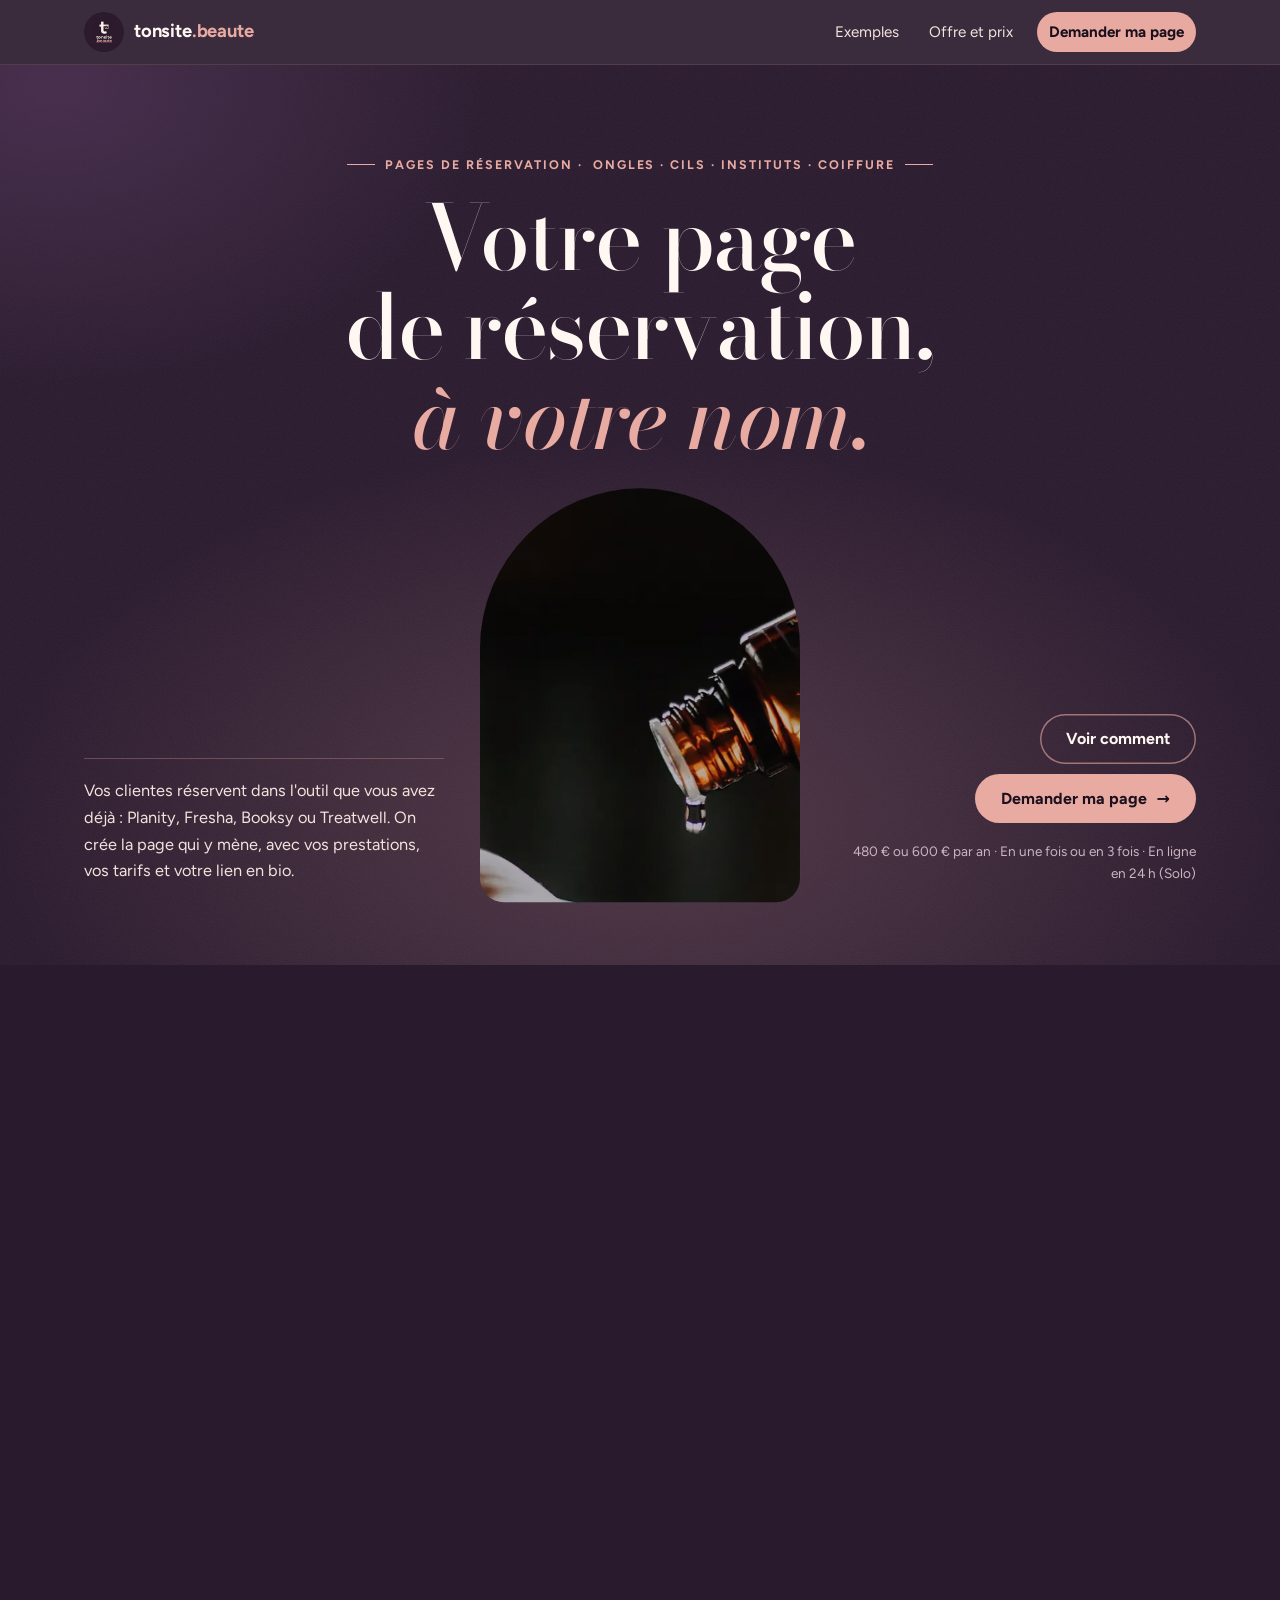
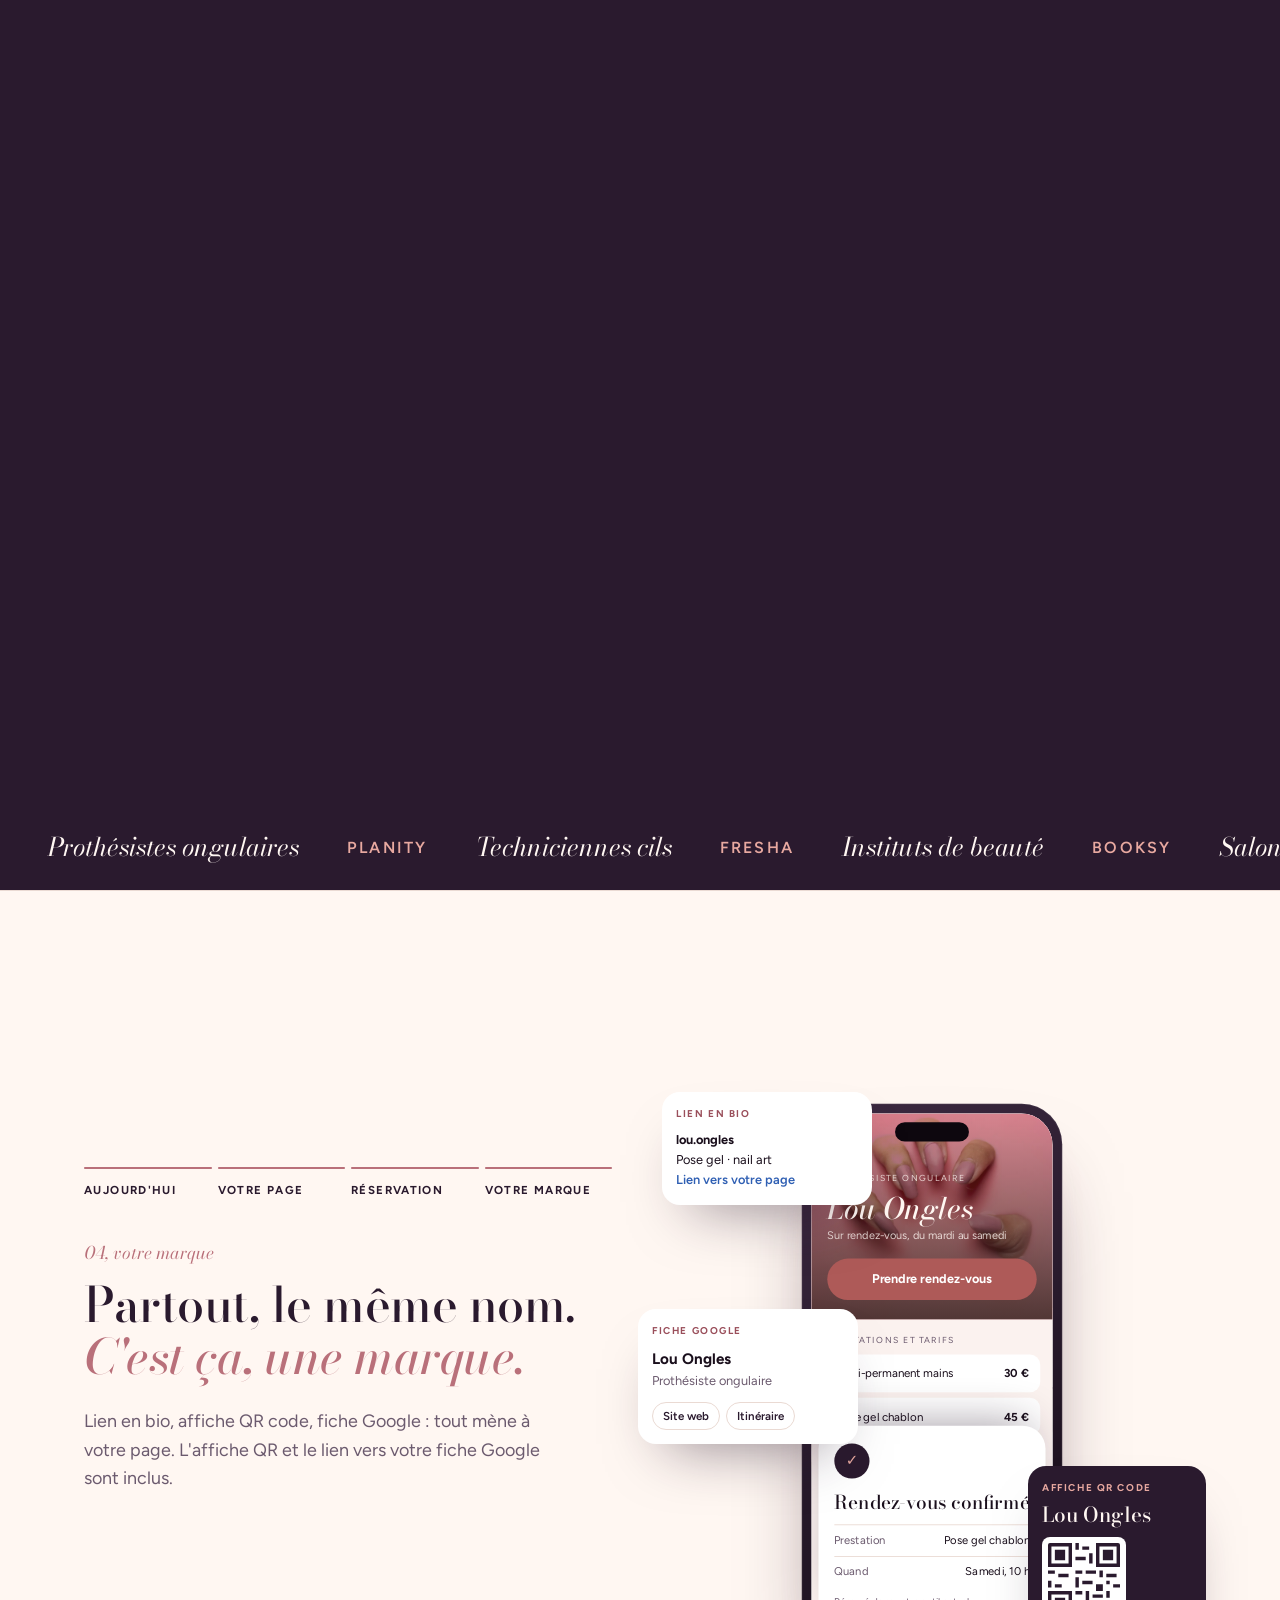
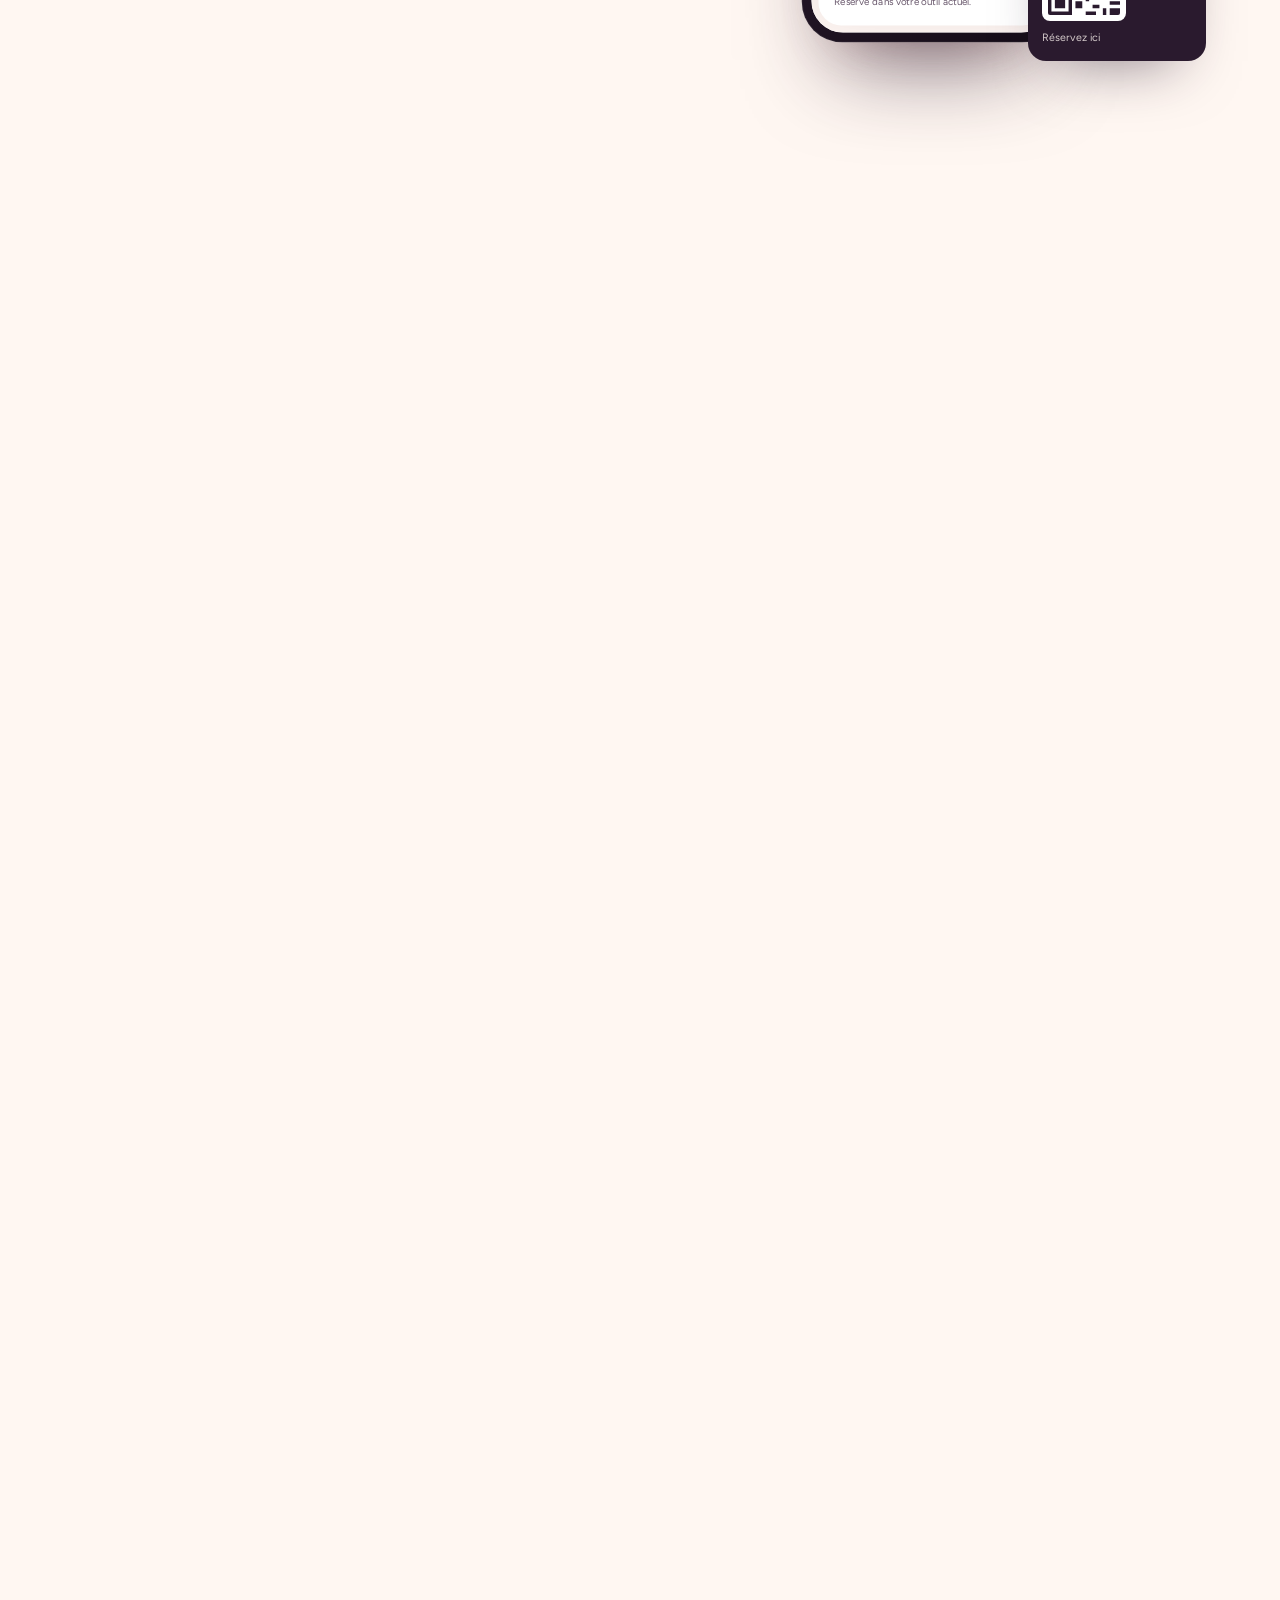
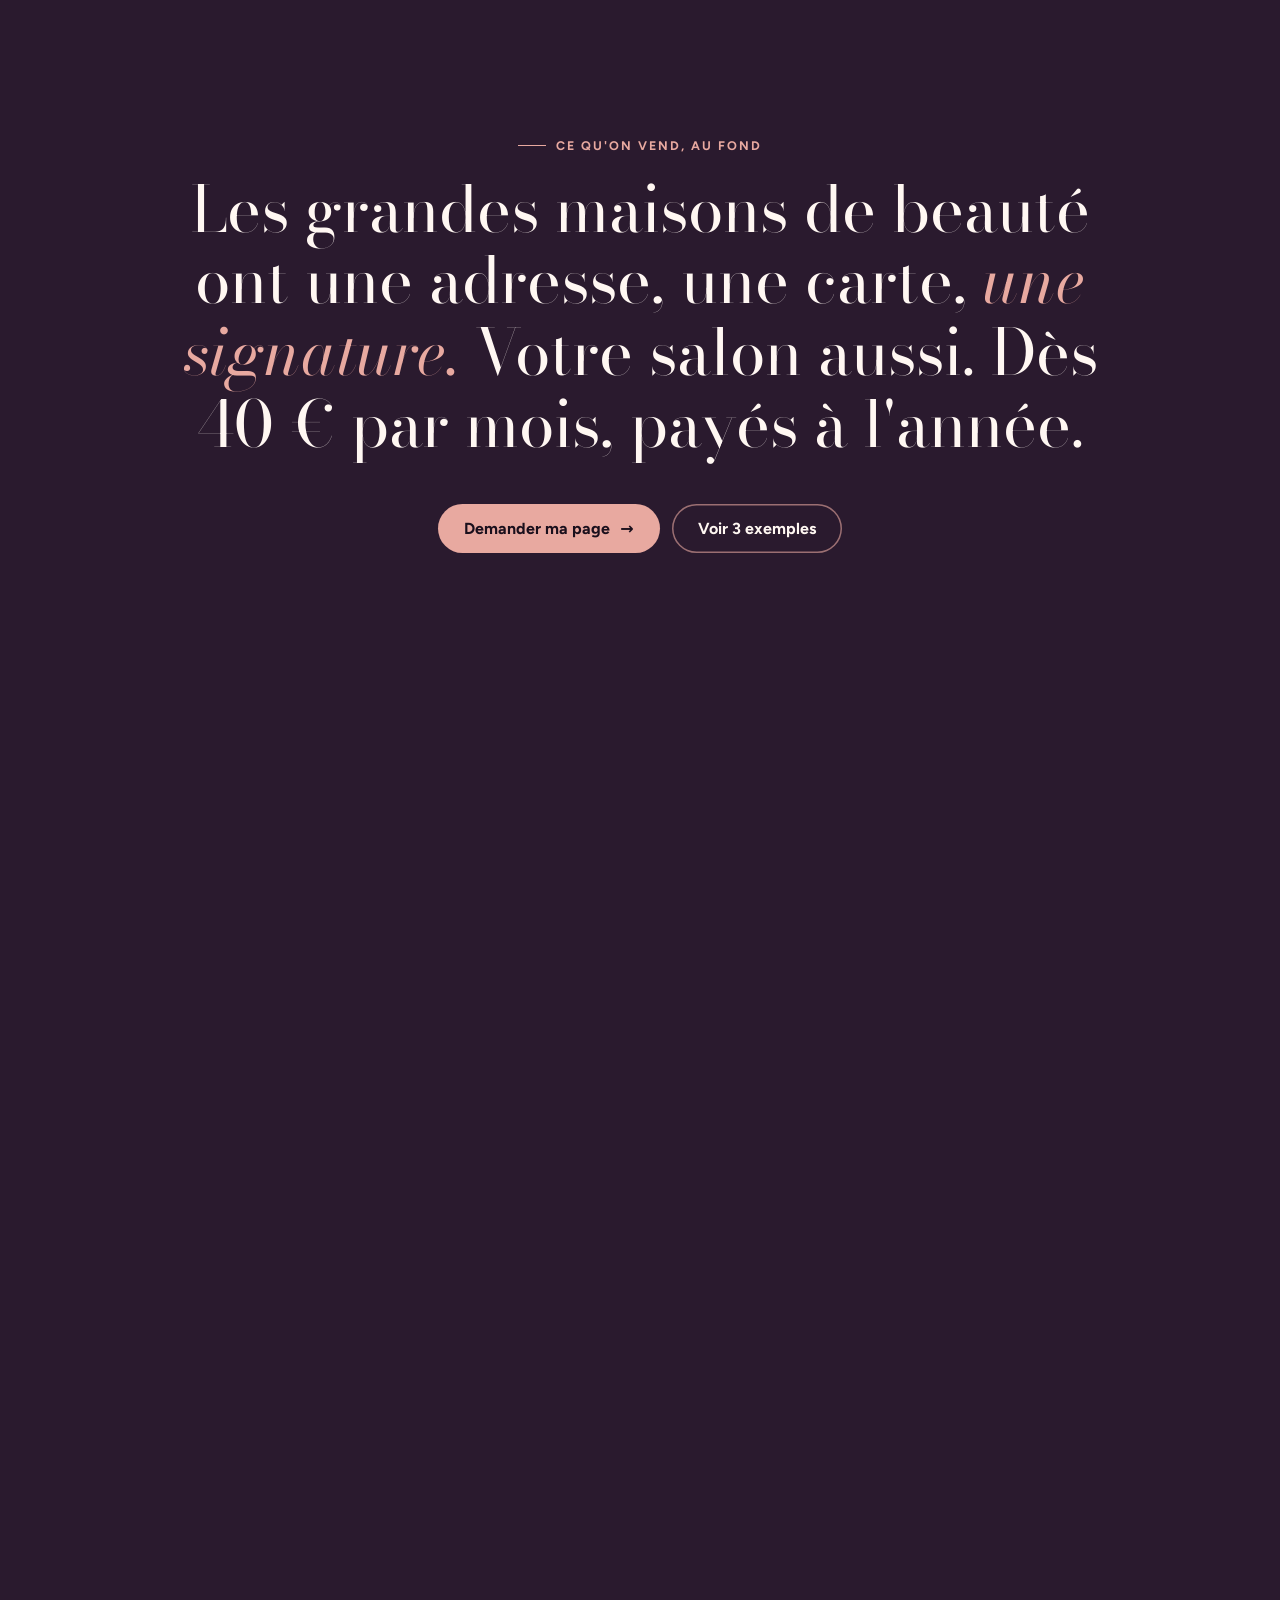
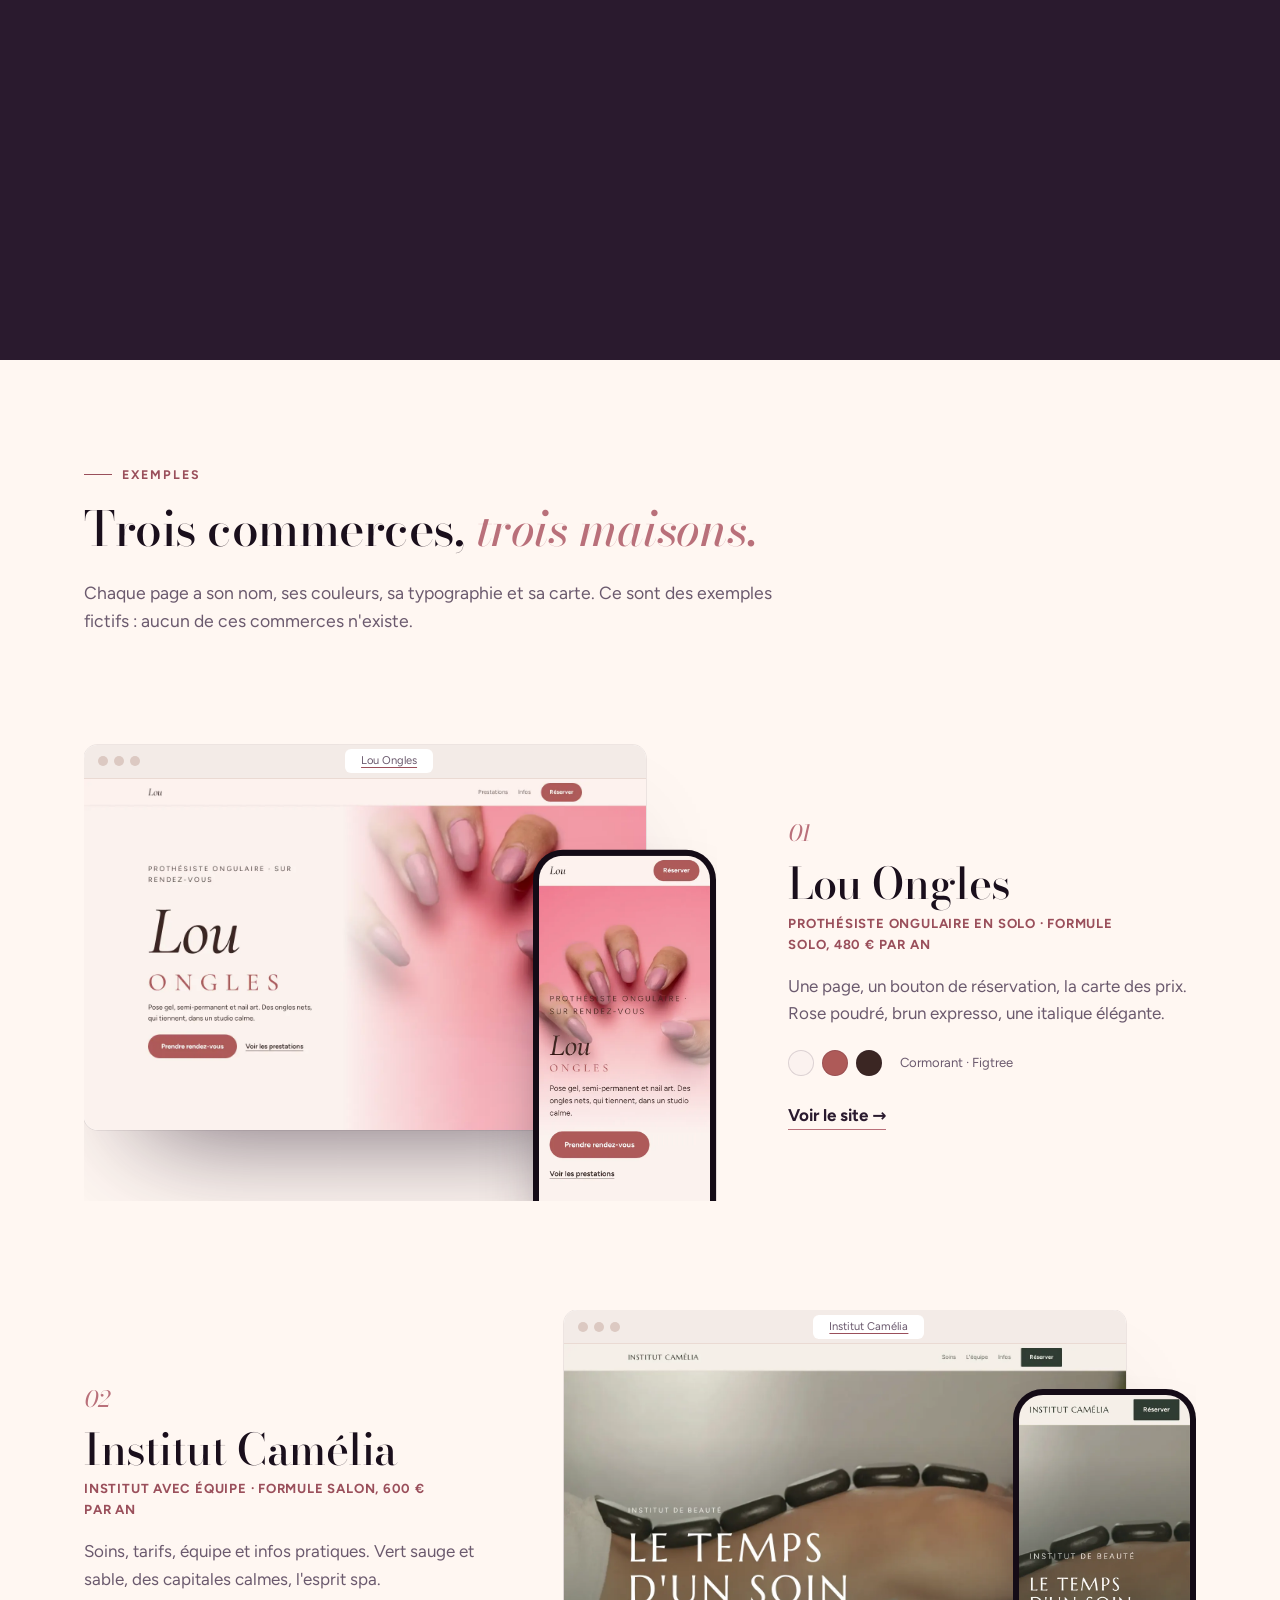
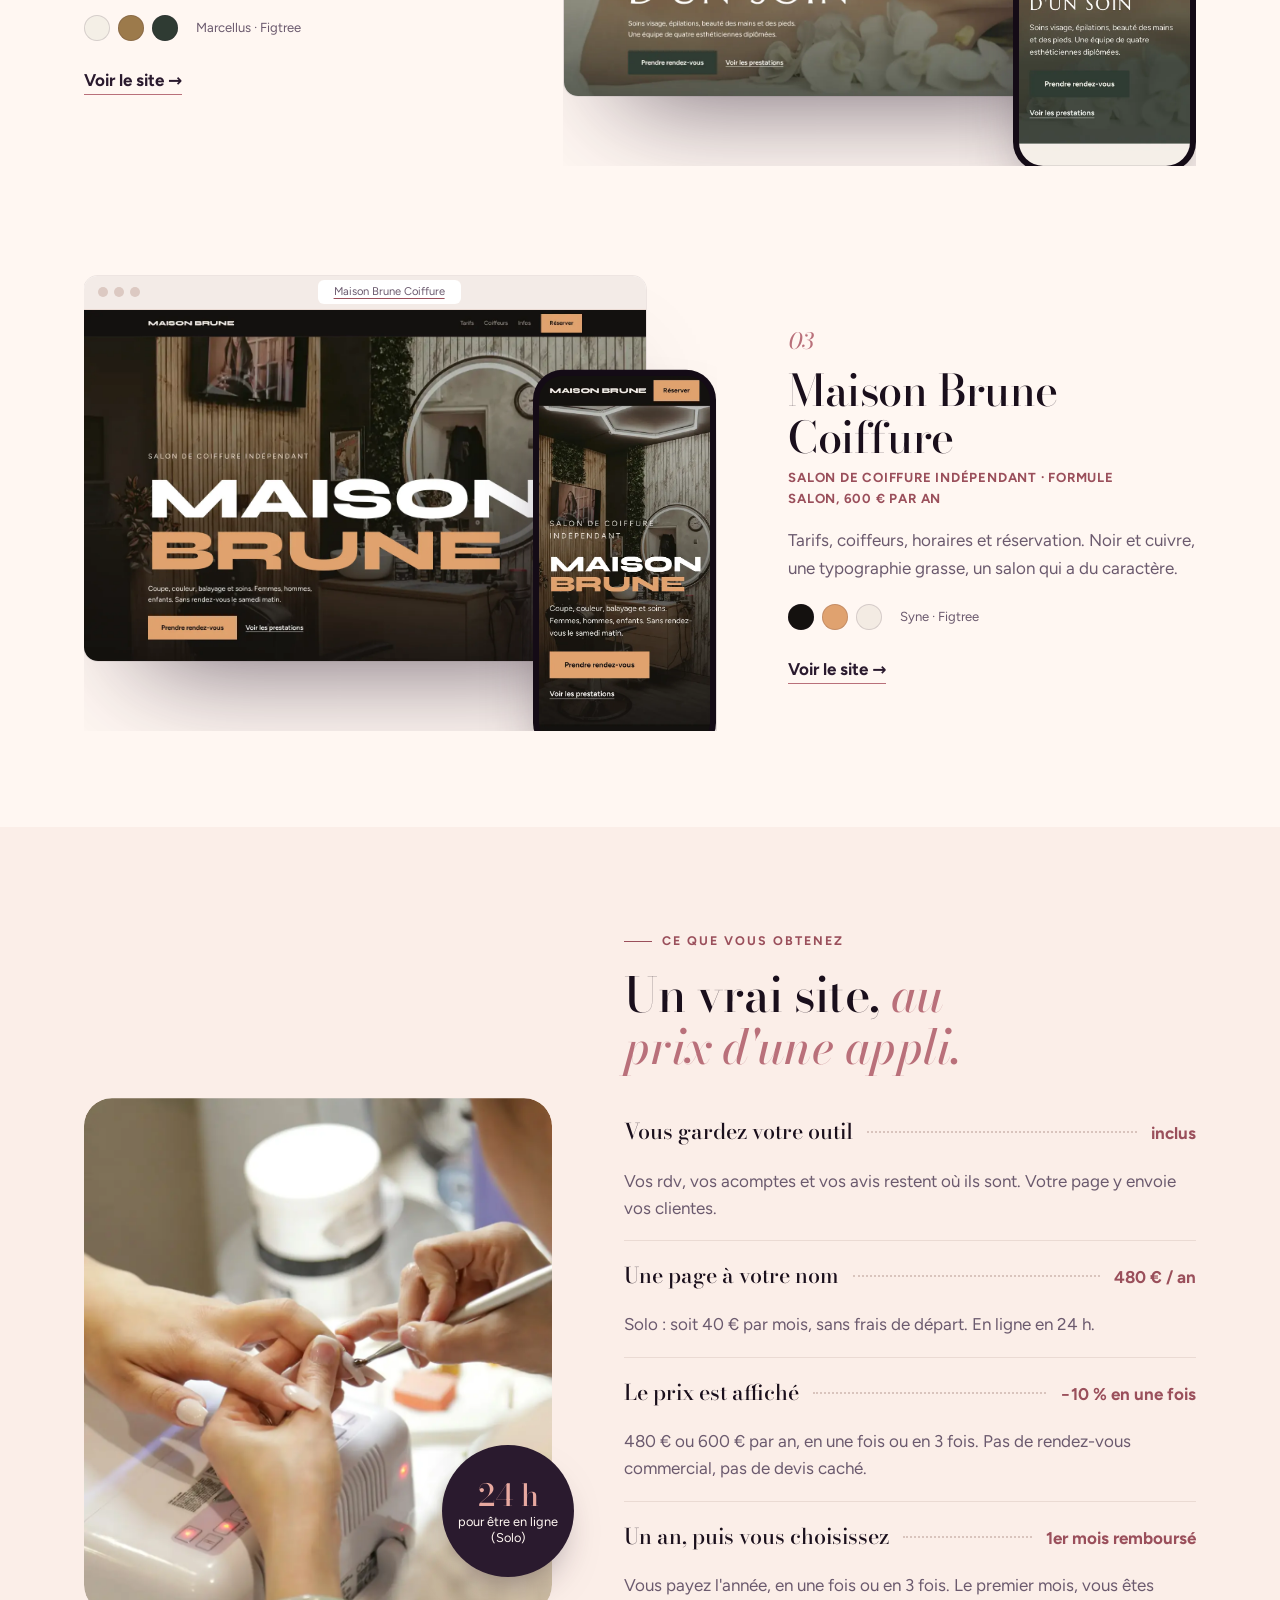
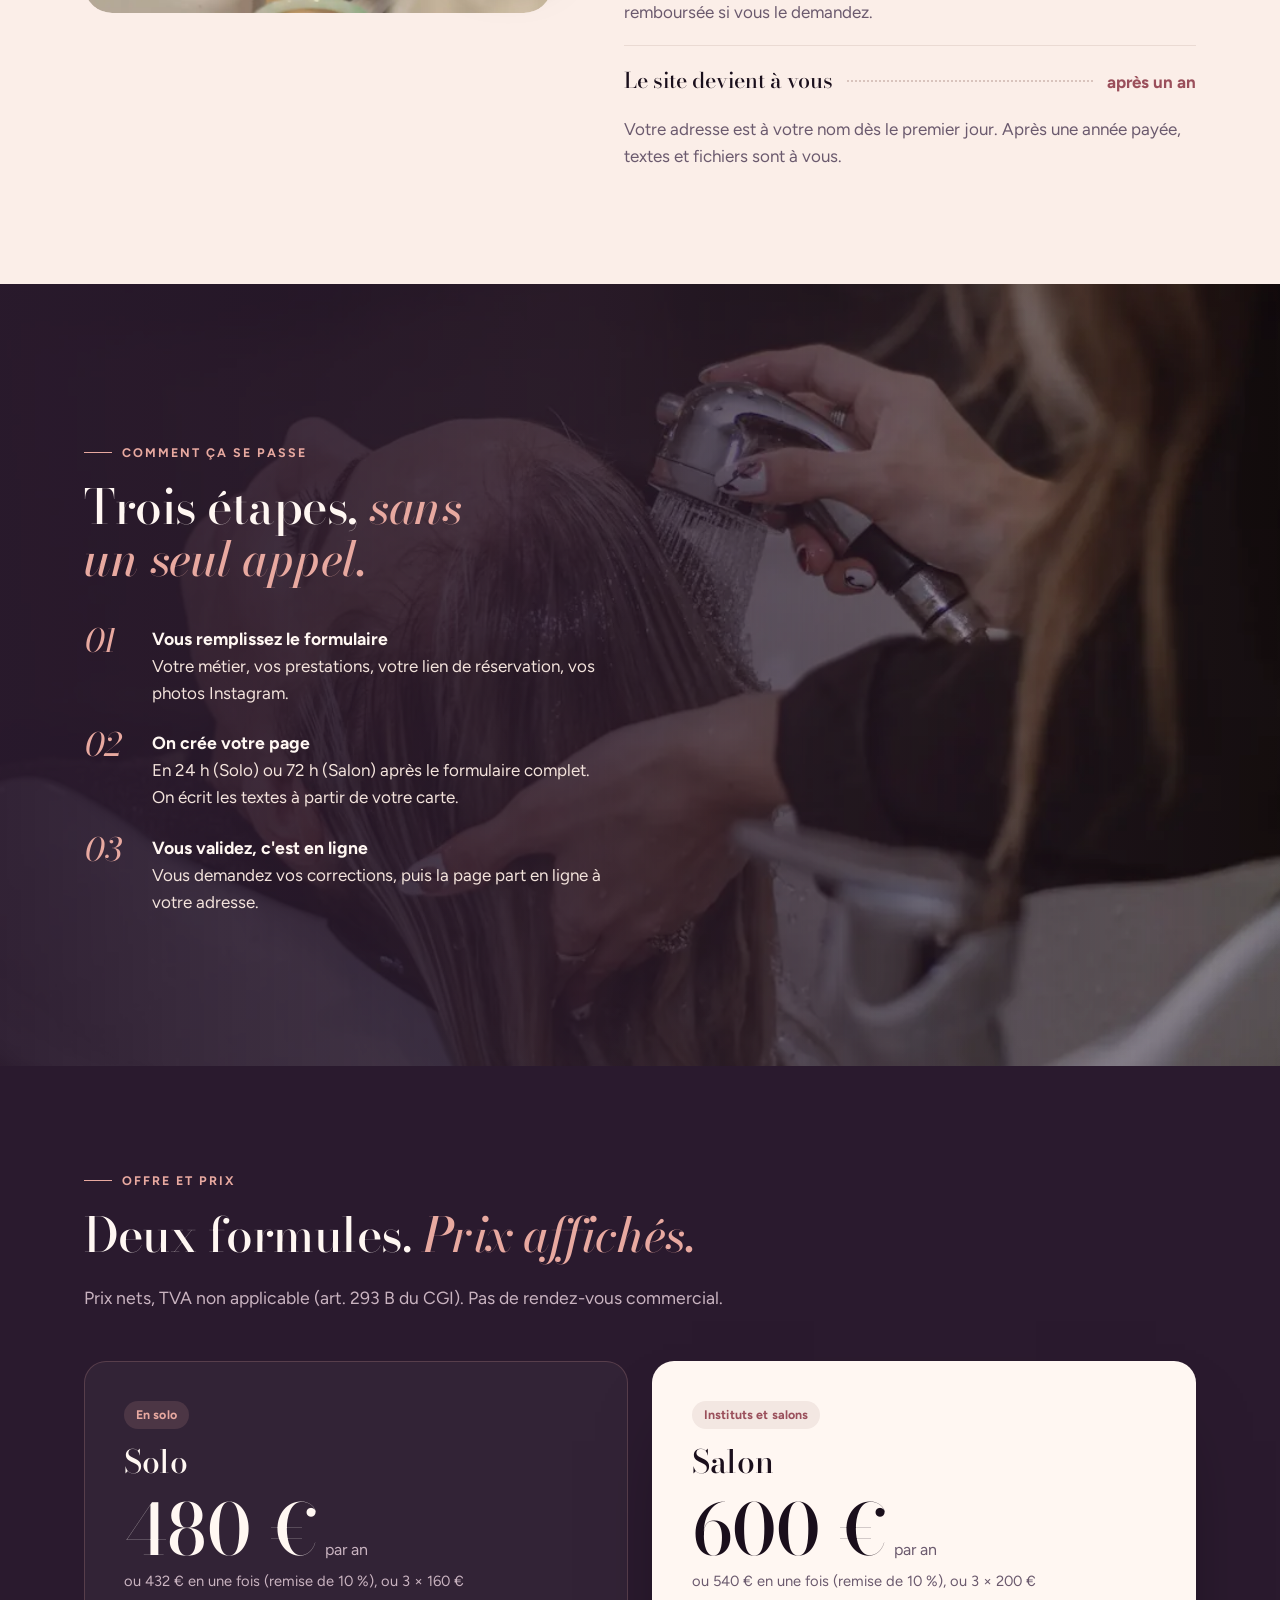
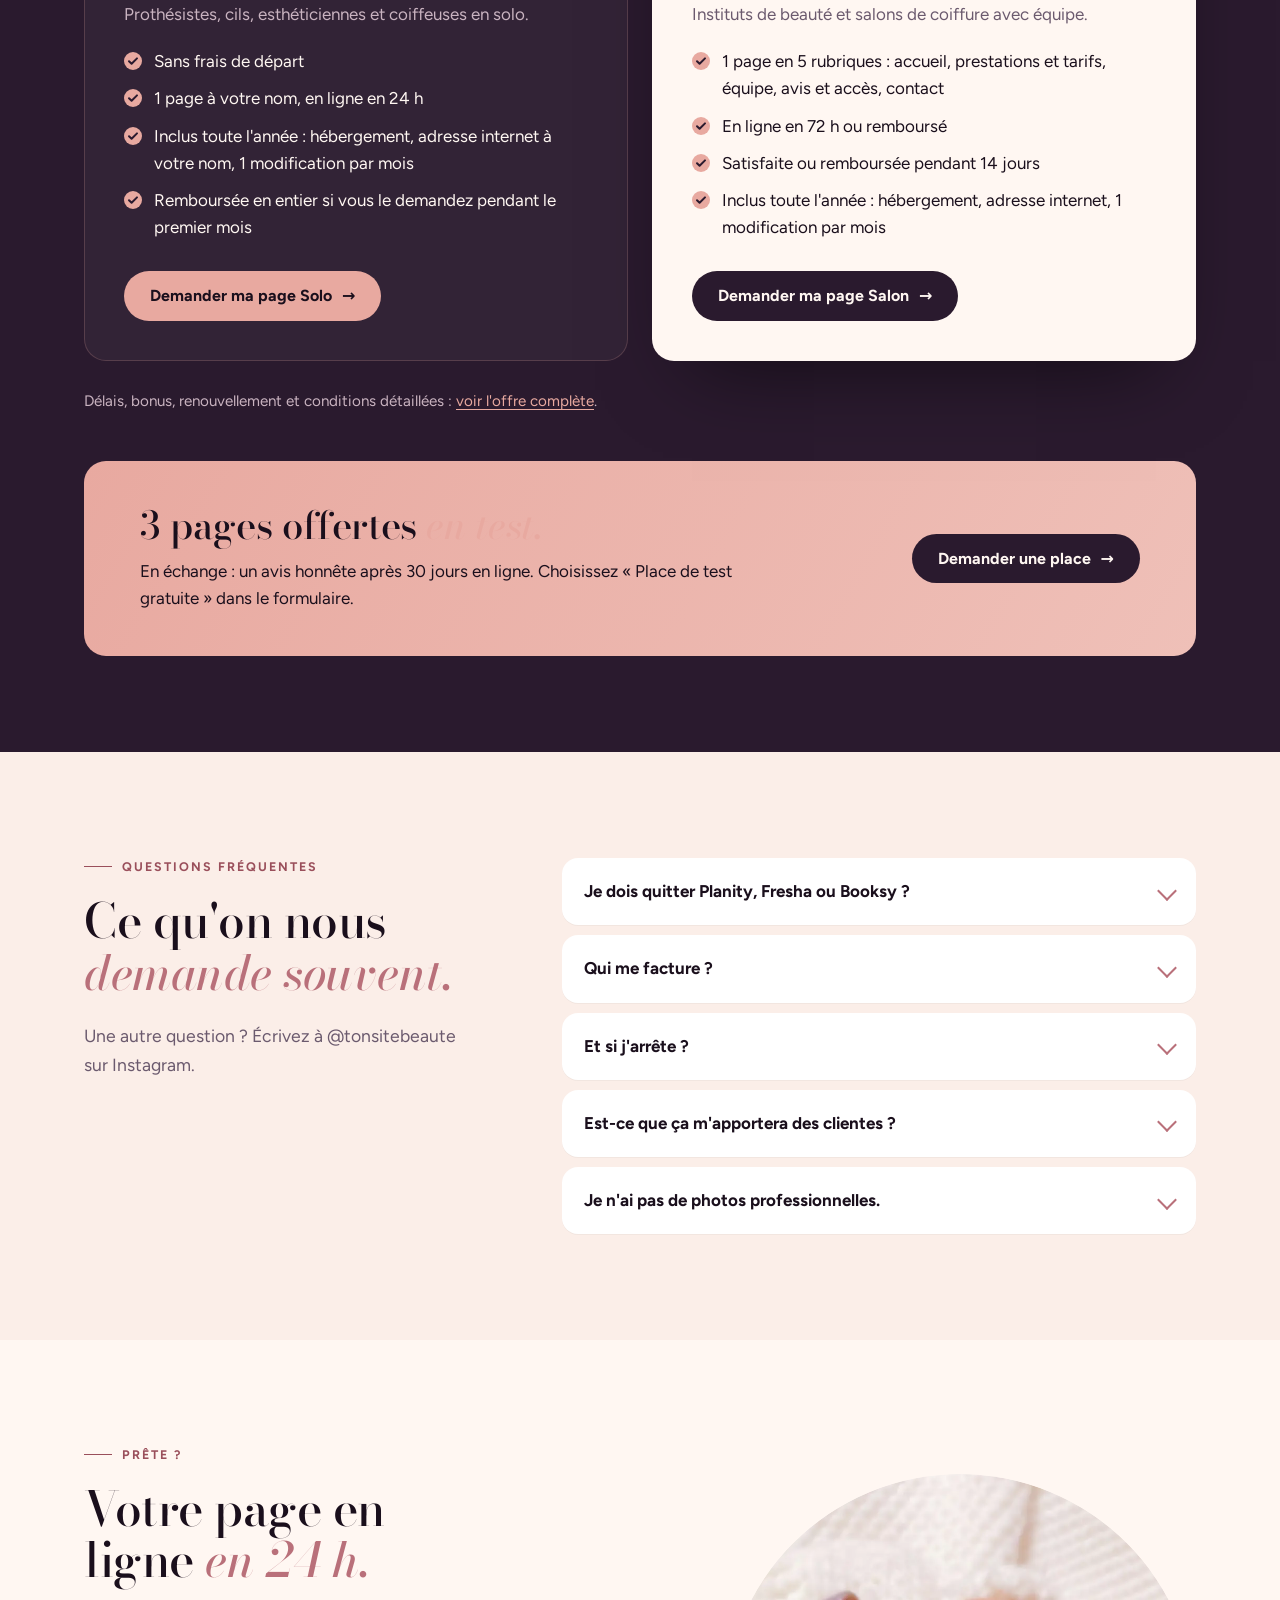
==== commit de37807c: "Publish site from tonsite-beaute@9ff161e" ====
--- a/index.html
+++ b/index.html
@@ -1 +1,56 @@
-<!doctype html> <html lang="fr"> <head> <meta charset="utf-8"> <meta name="viewport" content="width=device-width,initial-scale=1"> <title>tonsite.beaute | Votre page de réservation à votre nom</title> <meta name="description" content="Pages de réservation pour prothésistes ongulaires, techniciennes cils, instituts et salons de coiffure. Vous gardez votre outil. 480 € par an pour une indépendante, 600 € par an pour un salon."> <link rel="canonical" href="https://kamgangharold-ui.github.io/tonsite-beaute/"> <meta property="og:title" content="tonsite.beaute | Votre page de réservation à votre nom"> <meta property="og:description" content="Pages de réservation pour prothésistes ongulaires, techniciennes cils, instituts et salons de coiffure. Vous gardez votre outil. 480 € par an pour une indépendante, 600 € par an pour un salon."> <meta property="og:image" content="https://kamgangharold-ui.github.io/tonsite-beaute/assets/logo-512.png"> <meta property="og:type" content="website"> <link rel="icon" href="assets/favicon-64.png"> <link rel="apple-touch-icon" href="assets/apple-touch-icon.png"> <link rel="preload" href="assets/fonts/bodoni-moda.woff2" as="font" type="font/woff2" crossorigin> <link rel="preload" href="assets/fonts/figtree.woff2" as="font" type="font/woff2" crossorigin> <link rel="preload" href="assets/photos/ouverture.webp" as="image"> <link rel="stylesheet" href="assets/s-TWNPXWXV.css"> <link rel="stylesheet" href="assets/p-ij1RP6GN.css"> <link rel="stylesheet" href="assets/s-yjYrUPbG.css"> <meta name="theme-color" content="#2A1A2E"> </head> <body> <a class="skip" href="#contenu">Aller au contenu</a> <header class="site"><div class="wrap"> <a class="brand" href="index.html"><img src="assets/logo-512.png" alt="" width="44" height="44"><span>tonsite<b>.beaute</b></span></a> <nav class="main" aria-label="Menu"><a href="index.html#exemples">Exemples</a><a href="offre.html">Offre et prix</a><a href="contact.html">Demander ma page</a></nav> </div></header> <main id="contenu"> <section class="h-scene" data-scene> <div class="h-pin"> <div class="h-photo" data-r=".05 .62"><img src="assets/photos/ouverture.webp" alt="Main qui verse une goutte d'huile de soin, sur fond sombre" width="2400" height="1500" fetchpriority="high"></div> <div class="h-head" data-r="0 .3"> <span class="eyebrow"><span class="hide-m">Pages de réservation · </span>Ongles · Cils · Instituts · Coiffure</span> <h1>Votre page de réservation, <em>à votre nom.</em></h1> </div> <div class="h-side h-left" data-r="0 .3"> <p>Vos clientes réservent dans l'outil que vous avez déjà : Planity, Fresha, Booksy ou Treatwell. On crée la page qui y mène, avec vos prestations, vos tarifs et votre lien en bio.</p> </div> <div class="h-side h-right" data-r="0 .3"> <div class="ctas"><a class="btn ghost" href="#histoire">Voir comment</a><a class="btn" href="contact.html">Demander ma page <span class="arr" aria-hidden="true">→</span></a></div> <p class="h-facts">480 € ou 600 € par an · En ligne en 24 h (Solo) · En une fois ou en 3 fois</p> </div> <div class="h-line" data-r=".5 .8" aria-hidden="true"><p><small>tonsite.beaute</small>Votre talent mérite une vitrine <em>à sa hauteur.</em></p></div> <div class="cue" data-r="0 .08" aria-hidden="true">Défiler</div> </div> </section> <div class="ribbon" aria-hidden="true"><div class="track"> <span>Prothésistes ongulaires</span><span>Planity</span><span>Techniciennes cils</span><span>Fresha</span><span>Instituts de beauté</span><span>Booksy</span><span>Salons de coiffure</span><span>Treatwell</span> <span>Prothésistes ongulaires</span><span>Planity</span><span>Techniciennes cils</span><span>Fresha</span><span>Instituts de beauté</span><span>Booksy</span><span>Salons de coiffure</span><span>Treatwell</span> </div></div> <section class="story" id="histoire" data-scene data-steps=".24 .5 .74"> <div class="st-pin"> <div> <ol class="st-rail" aria-hidden="true"><li>Aujourd'hui</li><li>Votre page</li><li>Réservation</li><li>Votre marque</li></ol> <div class="st-steps"> <div class="st-step"><span class="num">01, aujourd'hui</span><h2>Elles vous trouvent sur Instagram. <em>Puis elles demandent.</em></h2><p>C'est combien la pose ? Tu es où ? Tu as de la place samedi ? Les mêmes questions, chaque jour, dans vos messages.</p></div> <div class="st-step"><span class="num">02, votre page</span><h2>Une page à votre nom. <em>Les réponses avant la question.</em></h2><p>Vos prestations, vos tarifs, vos photos, votre adresse. On l'écrit à partir de votre carte. En ligne en 24 h pour la formule Solo.</p></div> <div class="st-step"><span class="num">03, la réservation</span><h2>Elle réserve. <em>Dans votre outil.</em></h2><p>Le bouton ouvre Planity, Fresha, Booksy ou Treatwell. Vos rdv, vos acomptes et vos avis restent où ils sont. Vous ne changez rien.</p></div> <div class="st-step"><span class="num">04, votre marque</span><h2>Partout, le même nom. <em>C'est ça, une marque.</em></h2><p>Lien en bio, affiche QR code, fiche Google : tout mène à votre page. L'affiche QR et le lien vers votre fiche Google sont inclus.</p></div> </div> </div> <div class="st-stage"><div class="st-inner"> <div class="st-dm dm1" aria-hidden="true"><i>C</i><div><small>Message</small>Coucou ! C'est combien la pose gel ?</div></div> <div class="st-dm dm2" aria-hidden="true"><i>M</i><div><small>Message</small>Tu as de la place samedi ?</div></div> <div class="st-dm dm3" aria-hidden="true"><i>S</i><div><small>Message</small>Tu es où exactement ?</div></div> <div class="st-phone" role="img" aria-label="La page de Lou Ongles sur un téléphone"> <div class="st-screen"> <div class="l-insta" aria-hidden="true"> <div class="handle">lou.ongles</div> <div class="row"><div class="av"><span></span></div><div class="who"><b>Lou</b>Prothésiste ongulaire</div></div> <p class="bio">Pose gel · semi-permanent · nail art<br><span>Sur rendez-vous. Prix en DM.</span></p> <div class="grid9"><i class="g1"></i><i class="g2"></i><i class="g3"></i><i class="g4"></i><i class="g5"></i><i class="g6"></i></div> </div> <div class="l-page" aria-hidden="true"> <div class="lp-top"><small>Prothésiste ongulaire</small><b>Lou Ongles</b><div class="city">Sur rendez-vous, du mardi au samedi</div><div class="lp-btn">Prendre rendez-vous</div></div> <div class="lp-body"><p class="h">Prestations et tarifs</p> <div class="lp-row"><span>Semi-permanent mains</span><span>30 €</span></div> <div class="lp-row"><span>Pose gel chablon</span><span>45 €</span></div> <div class="lp-row"><span>Remplissage</span><span>35 €</span></div> <div class="lp-row"><span>Dépose</span><span>15 €</span></div> </div> </div> <div class="l-booked" aria-hidden="true"><div class="ok">✓</div><b>Rendez-vous confirmé</b> <div class="ln"><span>Prestation</span><span>Pose gel chablon</span></div> <div class="ln"><span>Quand</span><span>Samedi, 10 h</span></div> <p>Réservé dans votre outil actuel.</p></div> </div> </div> <div class="st-card c-bio" aria-hidden="true"><span class="lab">Lien en bio</span><b>lou.ongles</b>Pose gel · nail art<br><span class="lk">Lien vers votre page</span></div> <div class="st-card c-g" aria-hidden="true"><span class="lab">Fiche Google</span><b>Lou Ongles</b><div class="who">Prothésiste ongulaire</div><div class="acts"><span>Site web</span><span>Itinéraire</span></div></div> <div class="st-card c-qr" aria-hidden="true"><span class="lab">Affiche QR code</span><b>Lou Ongles</b> <svg viewBox="0 0 21 21" aria-hidden="true"><path fill="#2A1A2E" d="M0 0h7v7H0zM1 1v5h5V1zM2 2h3v3H2zM14 0h7v7h-7zm1 1v5h5V1zm1 1h3v3h-3zM0 14h7v7H0zm1 1v5h5v-5zm1 1h3v3H2zM8 0h1v2H8zm2 1h2v1h-2zm-2 3h3v1H8zm4-1h1v3h-1zM8 8h2v1H8zm3 0h3v1h-3zm4 0h1v2h-1zm2 1h3v1h-3zM0 8h2v1H0zm3 1h3v1H3zm-3 2h1v2H0zm2 1h2v1H2zm6-2h1v3H8zm2 1h3v1h-3zm4 1h2v2h-2zm3-1h1v1h-1zm2 1h2v1h-2zM8 14h2v1H8zm3 0h1v3h-1zm2 1h3v1h-3zm4-1h1v2h-1zm1 3h3v1h-3zM8 17h2v2H8zm5 1h2v1h-2zm-2 2h3v1h-3zm5-1h1v2h-1zm2 0h3v2h-3z"/></svg> <small>Réservez ici</small></div> </div></div> </div> </section> <section class="manifesto" data-scene> <div class="mf-pin"><div class="inner"> <span class="eyebrow" style="color:var(--rose)">Ce qu'on vend, au fond</span> <p class="mf-text" data-words>Les grandes maisons de beauté ont une adresse, une carte, <em>une signature.</em> Votre salon aussi. Dès 40 € par mois.</p> <div class="mf-cta" data-r=".78 .95"><a class="btn" href="contact.html">Demander ma page <span class="arr" aria-hidden="true">→</span></a><a class="btn ghost" href="#exemples">Voir 3 exemples</a></div> </div></div> </section> <section id="exemples" class="cases"><div class="wrap"> <div class="head reveal"><span class="eyebrow">Exemples</span> <h2>Trois commerces, <em>trois maisons.</em></h2> <p>Chaque page a son nom, ses couleurs, sa typographie et sa carte. Ce sont des exemples fictifs : aucun de ces commerces n'existe.</p></div> <article class="case"> <a class="shots unveil" href="demos/ongles.html" aria-label="Voir l'exemple Lou Ongles" tabindex="-1"> <div class="browser"><div class="bar" aria-hidden="true"><i></i><i></i><i></i><span>Lou Ongles</span></div><img src="assets/shots/ongles-desktop.webp" alt="" width="1440" height="900" loading="lazy"></div> <div class="phone-shot" data-px="-.05"><img src="assets/shots/ongles-mobile.webp" alt="" width="540" height="1169" loading="lazy"></div> </a> <div class="case-txt reveal"><span class="num">01</span><h3>Lou Ongles</h3><p class="meta">Prothésiste ongulaire en solo · Formule Solo, 480 € par an</p><p>Une page, un bouton de réservation, la carte des prix. Rose poudré, brun expresso, une italique élégante.</p> <div class="swatches" aria-hidden="true"><i style="background:#fbf2ef"></i><i style="background:#c9706e"></i><i style="background:#3b2623"></i><span>Cormorant · Figtree</span></div> <a class="go" href="demos/ongles.html">Voir le site <span class="arr" aria-hidden="true">→</span></a></div> </article> <article class="case"> <a class="shots unveil" href="demos/institut.html" aria-label="Voir l'exemple Institut Camélia" tabindex="-1"> <div class="browser"><div class="bar" aria-hidden="true"><i></i><i></i><i></i><span>Institut Camélia</span></div><img src="assets/shots/institut-desktop.webp" alt="" width="1440" height="900" loading="lazy"></div> <div class="phone-shot" data-px="-.05"><img src="assets/shots/institut-mobile.webp" alt="" width="540" height="1169" loading="lazy"></div> </a> <div class="case-txt reveal"><span class="num">02</span><h3>Institut Camélia</h3><p class="meta">Institut avec équipe · Formule Salon, 600 € par an</p><p>Soins, tarifs, équipe et infos pratiques. Vert sauge et sable, des capitales calmes, l'esprit spa.</p> <div class="swatches" aria-hidden="true"><i style="background:#f4efe6"></i><i style="background:#9c7a4b"></i><i style="background:#2f3b33"></i><span>Marcellus · Figtree</span></div> <a class="go" href="demos/institut.html">Voir le site <span class="arr" aria-hidden="true">→</span></a></div> </article> <article class="case"> <a class="shots unveil" href="demos/coiffure.html" aria-label="Voir l'exemple Maison Brune Coiffure" tabindex="-1"> <div class="browser"><div class="bar" aria-hidden="true"><i></i><i></i><i></i><span>Maison Brune Coiffure</span></div><img src="assets/shots/coiffure-desktop.webp" alt="" width="1440" height="900" loading="lazy"></div> <div class="phone-shot" data-px="-.05"><img src="assets/shots/coiffure-mobile.webp" alt="" width="540" height="1169" loading="lazy"></div> </a> <div class="case-txt reveal"><span class="num">03</span><h3>Maison Brune Coiffure</h3><p class="meta">Salon de coiffure indépendant · Formule Salon, 600 € par an</p><p>Tarifs, coiffeurs, horaires et réservation. Noir et cuivre, une typographie grasse, un salon qui a du caractère.</p> <div class="swatches" aria-hidden="true"><i style="background:#14110f"></i><i style="background:#e0a26f"></i><i style="background:#f3ebe3"></i><span>Syne · Figtree</span></div> <a class="go" href="demos/coiffure.html">Voir le site <span class="arr" aria-hidden="true">→</span></a></div> </article> </div></section> <section class="alt"><div class="wrap split"> <div class="pic"><div class="unveil" style="border-radius:28px;overflow:hidden"><img src="assets/photos/ongles-atelier.webp" alt="Prothésiste ongulaire au travail sur une pose" width="1000" height="1100" loading="lazy"></div> <div class="stamp"><span><b>24 h</b>pour être en ligne (Solo)</span></div></div> <div class="list reveal"><span class="eyebrow">Ce que vous obtenez</span> <h2>Un vrai site, <em>au prix d'une appli.</em></h2> <dl> <div class="item"><dt>Vous gardez votre outil</dt><span class="leader" aria-hidden="true"></span><span class="val">inclus</span><dd>Vos rdv, vos acomptes et vos avis restent où ils sont. Votre page y envoie vos clientes.</dd></div> <div class="item"><dt>Une page à votre nom</dt><span class="leader" aria-hidden="true"></span><span class="val">480 € / an</span><dd>Solo : soit 40 € par mois, sans frais de départ, en ligne en 24 h.</dd></div> <div class="item"><dt>Le prix est affiché</dt><span class="leader" aria-hidden="true"></span><span class="val">600 € / an pour un salon</span><dd>Pas de rendez-vous commercial, pas de devis caché.</dd></div> <div class="item"><dt>Un an, puis vous choisissez</dt><span class="leader" aria-hidden="true"></span><span class="val">1er mois remboursé</span><dd>Vous payez l'année, en une fois avec 10 % de remise ou en 3 fois. Le premier mois, vous êtes remboursée si vous le demandez.</dd></div> <div class="item"><dt>Le site devient à vous</dt><span class="leader" aria-hidden="true"></span><span class="val">après un an</span><dd>Votre adresse est à votre nom dès le premier jour.</dd></div> </dl> </div> </div></section> <section class="bleed"><img src="assets/photos/coiffure-bac.webp" alt="" width="1800" height="900" loading="lazy" data-px="-.12"><div class="wrap"> <span class="eyebrow" style="color:var(--rose)">Comment ça se passe</span> <h2>Trois étapes, <em>sans un seul appel.</em></h2> <ol class="steps"> <li><div><b>Vous remplissez le formulaire</b><span>Votre métier, vos prestations, votre lien de réservation, vos photos Instagram.</span></div></li> <li><div><b>On crée votre page</b><span>En 24 h (Solo) ou 72 h (Salon) après le formulaire complet. On écrit les textes à partir de votre carte.</span></div></li> <li><div><b>Vous validez, c'est en ligne</b><span>Vous demandez vos corrections, puis la page part en ligne à votre adresse.</span></div></li> </ol> </div></section> <section class="dark"><div class="wrap"> <div class="head reveal"><span class="eyebrow" style="color:var(--rose)">Offre et prix</span> <h2>Deux formules. <em>Prix affichés.</em></h2> <p>Prix nets, TVA non applicable (art. 293 B du CGI). Pas de rendez-vous commercial.</p></div> <div class="plans"> <div class="plan reveal"><span class="tag">En solo</span><h3>Solo</h3> <div class="amount">480 €<small>par an</small></div> <p class="for">Prothésistes, cils, esthéticiennes et coiffeuses en solo.</p> <ul><li>Ou 432 € en une fois, ou 3 × 160 €</li><li>1 page à votre nom, pour une professionnelle seule, en ligne en 24 h</li><li>Hébergement, adresse internet et 1 modification par mois inclus</li><li>Remboursée en entier si vous le demandez le premier mois</li></ul> <a class="btn" href="contact.html?formule=solo">Demander ma page Solo <span class="arr" aria-hidden="true">→</span></a></div> <div class="plan featured reveal"><span class="tag">Instituts et salons</span><h3>Salon</h3> <div class="amount">600 €<small>par an</small></div> <p class="for">Instituts de beauté et salons de coiffure avec équipe.</p> <ul><li>Ou 540 € en une fois, ou 3 × 200 €</li><li>1 page en 5 rubriques : accueil, prestations et tarifs, équipe, avis et accès, contact</li><li>En ligne en 72 h ou remboursé</li><li>Hébergement, adresse internet et 1 modification par mois inclus</li></ul> <a class="btn dark" href="contact.html?formule=salon">Demander ma page Salon <span class="arr" aria-hidden="true">→</span></a></div> </div> <p class="plans-foot">Paiement, délais, bonus et conditions détaillées : <a href="offre.html">voir l'offre complète</a>.</p> <div class="band reveal" style="margin-top:48px"> <div><h2>3 pages offertes <em>en test.</em></h2><p>En échange : un avis honnête après 30 jours en ligne. Choisissez « Place de test gratuite » dans le formulaire.</p></div> <a class="btn dark" href="contact.html?formule=test">Demander une place <span class="arr" aria-hidden="true">→</span></a> </div> </div></section> <section class="alt"><div class="wrap faq"> <div class="head reveal"><span class="eyebrow">Questions fréquentes</span> <h2>Ce qu'on nous <em>demande souvent.</em></h2> <p>Une autre question ? Écrivez à @tonsitebeaute sur Instagram.</p></div> <div> <details><summary>Je dois quitter Planity, Fresha ou Booksy ?</summary><p>Non. Votre page envoie vers votre outil actuel. Vos rdv, vos acomptes et vos avis restent dedans.</p></details> <details><summary>Qui me facture ?</summary><p>La micro-entreprise de Frank Nathan Kamokoue Sikati (SIRET 108 086 612 00018). Les prix sont nets : TVA non applicable, art. 293 B du CGI.</p></details> <details><summary>Et si j'arrête ?</summary><p>Vous payez l'année. Si vous ne renouvelez pas, votre page reste en ligne 30 jours, puis vous recevez gratuitement les fichiers de votre page. Votre adresse internet reste à votre nom.</p></details> <details><summary>Est-ce que ça m'apportera des clientes ?</summary><p>On ne promet pas de nouvelles clientes. On promet une page à votre nom, en ligne à la date dite, qui envoie vers votre réservation.</p></details> <details><summary>Je n'ai pas de photos professionnelles.</summary><p>On part des photos de votre Instagram, avec votre accord écrit.</p></details> </div> </div></section> <section id="liste-attente"><div class="wrap close2"> <div class="reveal"> <span class="eyebrow">Prête ?</span> <h2>Votre page en ligne <em>en 24 h.</em></h2> <p class="note" style="font-size:1.05rem">Solo : en ligne en 24 h après le formulaire complet. Dix questions, sans appel.</p> <div class="ctas"><a class="btn dark" href="contact.html">Demander ma page <span class="arr" aria-hidden="true">→</span></a><a class="btn" href="offre.html">Voir l'offre et les prix</a></div> <div class="wait"> <h3>Pas tout de suite ? Rejoignez la liste d'attente</h3> <p>Laissez votre métier et votre ville. On vous répond par e-mail, sans appel et sans engagement.</p> <p><a class="btn dark" href="mailto:tonsitebeaute@gmail.com?subject=Liste%20d%27attente%20tonsite.beaute&amp;body=M%C3%A9tier%20%3A%20%0AVille%20%3A%20%0AInstagram%20ou%20TikTok%20%3A%20%0A">Rejoindre la liste d'attente</a></p> <p class="note">Votre messagerie s'ouvre avec un message déjà écrit, vous l'envoyez vous-même. Vous pouvez aussi écrire à @tonsitebeaute sur Instagram.</p> </div> </div> <div class="pic unveil" style="border-radius:999px 999px 28px 28px;overflow:hidden"><img src="assets/photos/ongles-mauve.webp" alt="Main aux ongles mauves et pailletés sur un pull en laine" width="900" height="1000" loading="lazy"></div> </div></section> </main> <script src="assets/s-BPUJOgHn.js"></script> <footer class="site"><div class="wrap"> <div><strong>tonsite.beaute</strong><br>Sites de réservation pour instituts, ongleries, cils et salons de coiffure.<br> Service vendu et facturé par Frank Nathan Kamokoue Sikati (EI, micro-entreprise), SIRET 108 086 612 00018.<br>TVA non applicable, art. 293 B du CGI.</div> <div><a href="mentions-legales.html">Mentions légales</a><br><a href="cgv.html">Conditions générales de vente</a><br> <a href="confidentialite.html">Confidentialité</a><br><a href="contact.html">Contact</a></div> <div><a href="https://www.instagram.com/tonsitebeaute/" rel="me">Instagram @tonsitebeaute</a><br><a href="https://www.tiktok.com/@tonsitebeaute" rel="me">TikTok @tonsitebeaute</a><br> Ce site ne dépose aucun cookie et ne contient aucun traceur.<br>Mis à jour le 24 octobre 2026.<br><span class="credit">Photos d'illustration : Unsplash.</span></div> </div></footer> </body> </html> +<!doctype html> <html lang="fr"> <head> <meta charset="utf-8"> <meta name="viewport" content="width=device-width,initial-scale=1"> <title>tonsite.beaute | Votre page de réservation à votre nom</title> <meta name="description" content="Pages de réservation pour prothésistes ongulaires, techniciennes cils, instituts et salons de coiffure. Vous gardez votre outil. 480 € par an pour une indépendante, 600 € par an pour un salon."> <link rel="canonical" href="https://kamgangharold-ui.github.io/tonsite-beaute/"> <meta property="og:title" content="tonsite.beaute | Votre page de réservation à votre nom"> <meta property="og:description" content="Pages de réservation pour prothésistes ongulaires, techniciennes cils, instituts et salons de coiffure. Vous gardez votre outil. 480 € par an pour une indépendante, 600 € par an pour un salon."> <meta property="og:image" content="https://kamgangharold-ui.github.io/tonsite-beaute/assets/logo-512.png"> <meta property="og:type" content="website"> <link rel="icon" href="assets/favicon-64.png"> <link rel="apple-touch-icon" href="assets/apple-touch-icon.png"> <link rel="preload" href="assets/fonts/bodoni-moda.woff2" as="font" type="font/woff2" crossorigin> <link rel="preload" href="assets/fonts/figtree.woff2" as="font" type="font/woff2" crossorigin> <link rel="preload" href="assets/photos/ouverture.webp" as="image"> <link rel="stylesheet" href="assets/s-wxvuIKJx.css"> <link rel="stylesheet" href="assets/p-p3eeE0mY.css"> <link rel="stylesheet" href="assets/s-jL0dRIYR.css"> <meta name="theme-color" content="#2A1A2E"> <script type="application/ld+json" id="jsonld-tonsite"> {
+ "@context": "https://schema.org",
+ "@graph": [
+  {
+   "@type": "Organization",
+   "name": "tonsite.beaute",
+   "url": "https://kamgangharold-ui.github.io/tonsite-beaute/",
+   "logo": "https://kamgangharold-ui.github.io/tonsite-beaute/assets/logo-512.png"
+  },
+  {
+   "@type": "FAQPage",
+   "mainEntity": [
+    {
+     "@type": "Question",
+     "name": "Je dois quitter Planity, Fresha ou Booksy ?",
+     "acceptedAnswer": {
+      "@type": "Answer",
+      "text": "Non. Votre page envoie vers votre outil actuel. Vos rdv, vos acomptes et vos avis restent dedans."
+     }
+    },
+    {
+     "@type": "Question",
+     "name": "Qui me facture ?",
+     "acceptedAnswer": {
+      "@type": "Answer",
+      "text": "Une micro-entreprise (entreprise individuelle), dont l'identité figure dans les mentions légales et sur chaque devis. Les prix sont nets : TVA non applicable, art. 293 B du CGI."
+     }
+    },
+    {
+     "@type": "Question",
+     "name": "Et si j'arrête ?",
+     "acceptedAnswer": {
+      "@type": "Answer",
+      "text": "Vous payez l'année. Si vous ne renouvelez pas, votre page reste en ligne 30 jours, puis vous recevez gratuitement les fichiers de votre page. Votre adresse internet reste à votre nom."
+     }
+    },
+    {
+     "@type": "Question",
+     "name": "Est-ce que ça m'apportera des clientes ?",
+     "acceptedAnswer": {
+      "@type": "Answer",
+      "text": "On ne promet pas de nouvelles clientes. On promet une page à votre nom, en ligne à la date dite, qui envoie vers votre réservation."
+     }
+    },
+    {
+     "@type": "Question",
+     "name": "Je n'ai pas de photos professionnelles.",
+     "acceptedAnswer": {
+      "@type": "Answer",
+      "text": "On part des photos de votre Instagram, avec votre accord écrit."
+     }
+    }
+   ]
+  }
+ ]
+} </script> </head> <body> <a class="skip" href="#contenu">Aller au contenu</a> <header class="site"><div class="wrap"> <a class="brand" href="index.html"><img src="assets/logo-512.png" alt="" width="44" height="44"><span>tonsite<b>.beaute</b></span></a> <nav class="main" aria-label="Menu"><a href="index.html#exemples">Exemples</a><a href="offre.html">Offre et prix</a><a href="contact.html">Demander ma page</a></nav> </div></header> <main id="contenu"> <section class="h-scene" data-scene> <div class="h-pin"> <div class="h-photo" data-r=".05 .62"><img src="assets/photos/ouverture.webp" alt="Main qui verse une goutte d'huile de soin, sur fond sombre" width="2400" height="1500" fetchpriority="high"></div> <div class="h-head" data-r="0 .3"> <span class="eyebrow"><span class="hide-m">Pages de réservation · </span>Ongles · Cils · Instituts · Coiffure</span> <h1>Votre page de réservation, <em>à votre nom.</em></h1> </div> <div class="h-side h-left" data-r="0 .3"> <p>Vos clientes réservent dans l'outil que vous avez déjà : Planity, Fresha, Booksy ou Treatwell. On crée la page qui y mène, avec vos prestations, vos tarifs et votre lien en bio.</p> </div> <div class="h-side h-right" data-r="0 .3"> <div class="ctas"><a class="btn ghost" href="#histoire">Voir comment</a><a class="btn" href="contact.html">Demander ma page <span class="arr" aria-hidden="true">→</span></a></div> <p class="h-facts">480 € ou 600 € par an · En une fois ou en 3 fois · En ligne en 24 h (Solo)</p> </div> <div class="h-line" data-r=".5 .8" aria-hidden="true"><p><small>tonsite.beaute</small>Votre talent mérite une vitrine <em>à sa hauteur.</em></p></div> <div class="cue" data-r="0 .08" aria-hidden="true">Défiler</div> </div> </section> <div class="ribbon" aria-hidden="true"><div class="track"> <span>Prothésistes ongulaires</span><span>Planity</span><span>Techniciennes cils</span><span>Fresha</span><span>Instituts de beauté</span><span>Booksy</span><span>Salons de coiffure</span><span>Treatwell</span> <span>Prothésistes ongulaires</span><span>Planity</span><span>Techniciennes cils</span><span>Fresha</span><span>Instituts de beauté</span><span>Booksy</span><span>Salons de coiffure</span><span>Treatwell</span> </div></div> <section class="story" id="histoire" data-scene data-steps=".24 .5 .74"> <div class="st-pin"> <div> <ol class="st-rail" aria-hidden="true"><li>Aujourd'hui</li><li>Votre page</li><li>Réservation</li><li>Votre marque</li></ol> <div class="st-steps"> <div class="st-step"><span class="num">01, aujourd'hui</span><h2>Elles vous trouvent sur Instagram. <em>Puis elles demandent.</em></h2><p>C'est combien la pose ? Tu es où ? Tu as de la place samedi ? Les mêmes questions, chaque jour, dans vos messages.</p></div> <div class="st-step"><span class="num">02, votre page</span><h2>Une page à votre nom. <em>Les réponses avant la question.</em></h2><p>Vos prestations, vos tarifs, vos photos, votre adresse. On l'écrit à partir de votre carte. En ligne en 24 h pour la formule Solo.</p></div> <div class="st-step"><span class="num">03, la réservation</span><h2>Elle réserve. <em>Dans votre outil.</em></h2><p>Le bouton ouvre Planity, Fresha, Booksy ou Treatwell. Vos rdv, vos acomptes et vos avis restent où ils sont. Vous ne changez rien.</p></div> <div class="st-step"><span class="num">04, votre marque</span><h2>Partout, le même nom. <em>C'est ça, une marque.</em></h2><p>Lien en bio, affiche QR code, fiche Google : tout mène à votre page. L'affiche QR et le lien vers votre fiche Google sont inclus.</p></div> </div> </div> <div class="st-stage"><div class="st-inner"> <div class="st-dm dm1" aria-hidden="true"><i>C</i><div><small>Message</small>Coucou ! C'est combien la pose gel ?</div></div> <div class="st-dm dm2" aria-hidden="true"><i>M</i><div><small>Message</small>Tu as de la place samedi ?</div></div> <div class="st-dm dm3" aria-hidden="true"><i>S</i><div><small>Message</small>Tu es où exactement ?</div></div> <div class="st-phone" role="img" aria-label="La page de Lou Ongles sur un téléphone"> <div class="st-screen"> <div class="l-insta" aria-hidden="true"> <div class="handle">lou.ongles</div> <div class="row"><div class="av"><span></span></div><div class="who"><b>Lou</b>Prothésiste ongulaire</div></div> <p class="bio">Pose gel · semi-permanent · nail art<br><span>Sur rendez-vous. Prix en DM.</span></p> <div class="grid9"><i class="g1"></i><i class="g2"></i><i class="g3"></i><i class="g4"></i><i class="g5"></i><i class="g6"></i></div> </div> <div class="l-page" aria-hidden="true"> <div class="lp-top"><small>Prothésiste ongulaire</small><b>Lou Ongles</b><div class="city">Sur rendez-vous, du mardi au samedi</div><div class="lp-btn">Prendre rendez-vous</div></div> <div class="lp-body"><p class="h">Prestations et tarifs</p> <div class="lp-row"><span>Semi-permanent mains</span><span>30 €</span></div> <div class="lp-row"><span>Pose gel chablon</span><span>45 €</span></div> <div class="lp-row"><span>Remplissage</span><span>35 €</span></div> <div class="lp-row"><span>Dépose</span><span>15 €</span></div> </div> </div> <div class="l-booked" aria-hidden="true"><div class="ok">✓</div><b>Rendez-vous confirmé</b> <div class="ln"><span>Prestation</span><span>Pose gel chablon</span></div> <div class="ln"><span>Quand</span><span>Samedi, 10 h</span></div> <p>Réservé dans votre outil actuel.</p></div> </div> </div> <div class="st-card c-bio" aria-hidden="true"><span class="lab">Lien en bio</span><b>lou.ongles</b>Pose gel · nail art<br><span class="lk">Lien vers votre page</span></div> <div class="st-card c-g" aria-hidden="true"><span class="lab">Fiche Google</span><b>Lou Ongles</b><div class="who">Prothésiste ongulaire</div><div class="acts"><span>Site web</span><span>Itinéraire</span></div></div> <div class="st-card c-qr" aria-hidden="true"><span class="lab">Affiche QR code</span><b>Lou Ongles</b> <svg viewBox="0 0 21 21" aria-hidden="true"><path fill="#2A1A2E" d="M0 0h7v7H0zM1 1v5h5V1zM2 2h3v3H2zM14 0h7v7h-7zm1 1v5h5V1zm1 1h3v3h-3zM0 14h7v7H0zm1 1v5h5v-5zm1 1h3v3H2zM8 0h1v2H8zm2 1h2v1h-2zm-2 3h3v1H8zm4-1h1v3h-1zM8 8h2v1H8zm3 0h3v1h-3zm4 0h1v2h-1zm2 1h3v1h-3zM0 8h2v1H0zm3 1h3v1H3zm-3 2h1v2H0zm2 1h2v1H2zm6-2h1v3H8zm2 1h3v1h-3zm4 1h2v2h-2zm3-1h1v1h-1zm2 1h2v1h-2zM8 14h2v1H8zm3 0h1v3h-1zm2 1h3v1h-3zm4-1h1v2h-1zm1 3h3v1h-3zM8 17h2v2H8zm5 1h2v1h-2zm-2 2h3v1h-3zm5-1h1v2h-1zm2 0h3v2h-3z"/></svg> <small>Réservez ici</small></div> </div></div> </div> </section> <section class="manifesto" data-scene> <div class="mf-pin"><div class="inner"> <span class="eyebrow" style="color:var(--rose)">Ce qu'on vend, au fond</span> <p class="mf-text" data-words>Les grandes maisons de beauté ont une adresse, une carte, <em>une signature.</em> Votre salon aussi. Dès 40 € par mois, payés à l'année.</p> <div class="mf-cta" data-r=".78 .95"><a class="btn" href="contact.html">Demander ma page <span class="arr" aria-hidden="true">→</span></a><a class="btn ghost" href="#exemples">Voir 3 exemples</a></div> </div></div> </section> <section id="exemples" class="cases"><div class="wrap"> <div class="head reveal"><span class="eyebrow">Exemples</span> <h2>Trois commerces, <em>trois maisons.</em></h2> <p>Chaque page a son nom, ses couleurs, sa typographie et sa carte. Ce sont des exemples fictifs : aucun de ces commerces n'existe.</p></div> <article class="case"> <a class="shots unveil" href="demos/ongles.html" aria-label="Voir l'exemple Lou Ongles" tabindex="-1"> <div class="browser"><div class="bar" aria-hidden="true"><i></i><i></i><i></i><span>Lou Ongles</span></div><img src="assets/shots/ongles-desktop.webp" alt="" width="1440" height="900" loading="lazy"></div> <div class="phone-shot" data-px="-.05"><img src="assets/shots/ongles-mobile.webp" alt="" width="540" height="1169" loading="lazy"></div> </a> <div class="case-txt reveal"><span class="num">01</span><h3>Lou Ongles</h3><p class="meta">Prothésiste ongulaire en solo · Formule Solo, 480 € par an</p><p>Une page, un bouton de réservation, la carte des prix. Rose poudré, brun expresso, une italique élégante.</p> <div class="swatches" aria-hidden="true"><i style="background:#fbf2ef"></i><i style="background:#ae5a58"></i><i style="background:#3b2623"></i><span>Cormorant · Figtree</span></div> <a class="go" href="demos/ongles.html">Voir le site <span class="arr" aria-hidden="true">→</span></a></div> </article> <article class="case"> <a class="shots unveil" href="demos/institut.html" aria-label="Voir l'exemple Institut Camélia" tabindex="-1"> <div class="browser"><div class="bar" aria-hidden="true"><i></i><i></i><i></i><span>Institut Camélia</span></div><img src="assets/shots/institut-desktop.webp" alt="" width="1440" height="900" loading="lazy"></div> <div class="phone-shot" data-px="-.05"><img src="assets/shots/institut-mobile.webp" alt="" width="540" height="1169" loading="lazy"></div> </a> <div class="case-txt reveal"><span class="num">02</span><h3>Institut Camélia</h3><p class="meta">Institut avec équipe · Formule Salon, 600 € par an</p><p>Soins, tarifs, équipe et infos pratiques. Vert sauge et sable, des capitales calmes, l'esprit spa.</p> <div class="swatches" aria-hidden="true"><i style="background:#f4efe6"></i><i style="background:#9c7a4b"></i><i style="background:#2f3b33"></i><span>Marcellus · Figtree</span></div> <a class="go" href="demos/institut.html">Voir le site <span class="arr" aria-hidden="true">→</span></a></div> </article> <article class="case"> <a class="shots unveil" href="demos/coiffure.html" aria-label="Voir l'exemple Maison Brune Coiffure" tabindex="-1"> <div class="browser"><div class="bar" aria-hidden="true"><i></i><i></i><i></i><span>Maison Brune Coiffure</span></div><img src="assets/shots/coiffure-desktop.webp" alt="" width="1440" height="900" loading="lazy"></div> <div class="phone-shot" data-px="-.05"><img src="assets/shots/coiffure-mobile.webp" alt="" width="540" height="1169" loading="lazy"></div> </a> <div class="case-txt reveal"><span class="num">03</span><h3>Maison Brune Coiffure</h3><p class="meta">Salon de coiffure indépendant · Formule Salon, 600 € par an</p><p>Tarifs, coiffeurs, horaires et réservation. Noir et cuivre, une typographie grasse, un salon qui a du caractère.</p> <div class="swatches" aria-hidden="true"><i style="background:#14110f"></i><i style="background:#e0a26f"></i><i style="background:#f3ebe3"></i><span>Syne · Figtree</span></div> <a class="go" href="demos/coiffure.html">Voir le site <span class="arr" aria-hidden="true">→</span></a></div> </article> </div></section> <section class="alt"><div class="wrap split"> <div class="pic"><div class="unveil" style="border-radius:28px;overflow:hidden"><img src="assets/photos/ongles-atelier.webp" alt="Prothésiste ongulaire au travail sur une pose" width="1000" height="1100" loading="lazy"></div> <div class="stamp"><span><b>24 h</b>pour être en ligne (Solo)</span></div></div> <div class="list reveal"><span class="eyebrow">Ce que vous obtenez</span> <h2>Un vrai site, <em>au prix d'une appli.</em></h2> <dl> <div class="item"><dt>Vous gardez votre outil</dt><span class="leader" aria-hidden="true"></span><span class="val">inclus</span><dd>Vos rdv, vos acomptes et vos avis restent où ils sont. Votre page y envoie vos clientes.</dd></div> <div class="item"><dt>Une page à votre nom</dt><span class="leader" aria-hidden="true"></span><span class="val">480 € / an</span><dd>Solo : soit 40 € par mois, sans frais de départ. En ligne en 24 h.</dd></div> <div class="item"><dt>Le prix est affiché</dt><span class="leader" aria-hidden="true"></span><span class="val">−10 % en une fois</span><dd>480 € ou 600 € par an, en une fois ou en 3 fois. Pas de rendez-vous commercial, pas de devis caché.</dd></div> <div class="item"><dt>Un an, puis vous choisissez</dt><span class="leader" aria-hidden="true"></span><span class="val">1er mois remboursé</span><dd>Vous payez l'année, en une fois ou en 3 fois. Le premier mois, vous êtes remboursée si vous le demandez.</dd></div> <div class="item"><dt>Le site devient à vous</dt><span class="leader" aria-hidden="true"></span><span class="val">après un an</span><dd>Votre adresse est à votre nom dès le premier jour. Après une année payée, textes et fichiers sont à vous.</dd></div> </dl> </div> </div></section> <section class="bleed"><img src="assets/photos/coiffure-bac.webp" alt="" width="1800" height="900" loading="lazy" data-px="-.12"><div class="wrap"> <span class="eyebrow" style="color:var(--rose)">Comment ça se passe</span> <h2>Trois étapes, <em>sans un seul appel.</em></h2> <ol class="steps"> <li><div><b>Vous remplissez le formulaire</b><span>Votre métier, vos prestations, votre lien de réservation, vos photos Instagram.</span></div></li> <li><div><b>On crée votre page</b><span>En 24 h (Solo) ou 72 h (Salon) après le formulaire complet. On écrit les textes à partir de votre carte.</span></div></li> <li><div><b>Vous validez, c'est en ligne</b><span>Vous demandez vos corrections, puis la page part en ligne à votre adresse.</span></div></li> </ol> </div></section> <section class="dark"><div class="wrap"> <div class="head reveal"><span class="eyebrow" style="color:var(--rose)">Offre et prix</span> <h2>Deux formules. <em>Prix affichés.</em></h2> <p>Prix nets, TVA non applicable (art. 293 B du CGI). Pas de rendez-vous commercial.</p></div> <div class="plans"> <div class="plan reveal"><span class="tag">En solo</span><h3>Solo</h3> <div class="amount">480 €<small>par an</small></div> <p class="split-pay">ou 432 € en une fois (remise de 10 %), ou 3 × 160 €</p> <p class="for">Prothésistes, cils, esthéticiennes et coiffeuses en solo.</p> <ul><li>Sans frais de départ</li><li>1 page à votre nom, en ligne en 24 h</li><li>Inclus toute l'année : hébergement, adresse internet à votre nom, 1 modification par mois</li><li>Remboursée en entier si vous le demandez pendant le premier mois</li></ul> <a class="btn" href="contact.html?formule=solo">Demander ma page Solo <span class="arr" aria-hidden="true">→</span></a></div> <div class="plan featured reveal"><span class="tag">Instituts et salons</span><h3>Salon</h3> <div class="amount">600 €<small>par an</small></div> <p class="split-pay">ou 540 € en une fois (remise de 10 %), ou 3 × 200 €</p> <p class="for">Instituts de beauté et salons de coiffure avec équipe.</p> <ul><li>1 page en 5 rubriques : accueil, prestations et tarifs, équipe, avis et accès, contact</li><li>En ligne en 72 h ou remboursé</li><li>Satisfaite ou remboursée pendant 14 jours</li><li>Inclus toute l'année : hébergement, adresse internet, 1 modification par mois</li></ul> <a class="btn dark" href="contact.html?formule=salon">Demander ma page Salon <span class="arr" aria-hidden="true">→</span></a></div> </div> <p class="plans-foot">Délais, bonus, renouvellement et conditions détaillées : <a href="offre.html">voir l'offre complète</a>.</p> <div class="band reveal" style="margin-top:48px"> <div><h2>3 pages offertes <em>en test.</em></h2><p>En échange : un avis honnête après 30 jours en ligne. Choisissez « Place de test gratuite » dans le formulaire.</p></div> <a class="btn dark" href="contact.html?formule=test">Demander une place <span class="arr" aria-hidden="true">→</span></a> </div> </div></section> <section class="alt"><div class="wrap faq"> <div class="head reveal"><span class="eyebrow">Questions fréquentes</span> <h2>Ce qu'on nous <em>demande souvent.</em></h2> <p>Une autre question ? Écrivez à @tonsitebeaute sur Instagram.</p></div> <div> <details><summary>Je dois quitter Planity, Fresha ou Booksy ?</summary><p>Non. Votre page envoie vers votre outil actuel. Vos rdv, vos acomptes et vos avis restent dedans.</p></details> <details><summary>Qui me facture ?</summary><p>Une micro-entreprise (entreprise individuelle), dont l'identité figure dans les <a href="mentions-legales.html">mentions légales</a> et sur chaque devis. Les prix sont nets : TVA non applicable, art. 293 B du CGI.</p></details> <details><summary>Et si j'arrête ?</summary><p>Vous payez l'année. Si vous ne renouvelez pas, votre page reste en ligne 30 jours, puis vous recevez gratuitement les fichiers de votre page. Votre adresse internet reste à votre nom.</p></details> <details><summary>Est-ce que ça m'apportera des clientes ?</summary><p>On ne promet pas de nouvelles clientes. On promet une page à votre nom, en ligne à la date dite, qui envoie vers votre réservation.</p></details> <details><summary>Je n'ai pas de photos professionnelles.</summary><p>On part des photos de votre Instagram, avec votre accord écrit.</p></details> </div> </div></section> <section id="liste-attente"><div class="wrap close2"> <div class="reveal"> <span class="eyebrow">Prête ?</span> <h2>Votre page en ligne <em>en 24 h.</em></h2> <p class="note" style="font-size:1.05rem">Solo : en ligne en 24 h après le formulaire complet. Dix questions, sans appel.</p> <div class="ctas"><a class="btn dark" href="contact.html">Demander ma page <span class="arr" aria-hidden="true">→</span></a><a class="btn" href="offre.html">Voir l'offre et les prix</a></div> <div class="wait"> <h3>Pas tout de suite ? Rejoignez la liste d'attente</h3> <p>Laissez votre métier et votre ville. On vous répond par e-mail, sans appel et sans engagement.</p> <p><a class="btn dark" href="mailto:tonsitebeaute@gmail.com?subject=Liste%20d%27attente%20tonsite.beaute&amp;body=M%C3%A9tier%20%3A%20%0AVille%20%3A%20%0AInstagram%20ou%20TikTok%20%3A%20%0A">Rejoindre la liste d'attente</a></p> <p class="note">Votre messagerie s'ouvre avec un message déjà écrit, vous l'envoyez vous-même. Vous pouvez aussi écrire à @tonsitebeaute sur Instagram.</p> </div> </div> <div class="pic unveil" style="border-radius:999px 999px 28px 28px;overflow:hidden"><img src="assets/photos/ongles-mauve.webp" alt="Main aux ongles mauves et pailletés sur un pull en laine" width="900" height="1000" loading="lazy"></div> </div></section> </main> <script src="assets/s-BPUJOgHn.js"></script> <footer class="site"><div class="wrap"> <div><strong>tonsite.beaute</strong><br>Sites de réservation pour instituts, ongleries, cils et salons de coiffure.<br> Service vendu et facturé par une micro-entreprise (EI), identifiée dans les <a href="mentions-legales.html">mentions légales</a>.<br>TVA non applicable, art. 293 B du CGI.</div> <div><a href="mentions-legales.html">Mentions légales</a><br><a href="cgv.html">Conditions générales de vente</a><br> <a href="confidentialite.html">Confidentialité</a><br><a href="contact.html">Contact</a></div> <div><a href="https://www.instagram.com/tonsitebeaute/" rel="me">Instagram @tonsitebeaute</a><br><a href="https://www.tiktok.com/@tonsitebeaute" rel="me">TikTok @tonsitebeaute</a><br> Ce site ne dépose aucun cookie et ne contient aucun traceur.<br>Mis à jour le 24 octobre 2026.<br><span class="credit">Photos d'illustration : Unsplash.</span></div> </div></footer> </body> </html> 
--- a/assets/s-wxvuIKJx.css
+++ b/assets/s-wxvuIKJx.css
@@ -0,0 +1 @@
+@font-face{font-family:Bodoni Moda;src:url(fonts/bodoni-moda.woff2) format("woff2");font-weight:400 900;font-style:normal;font-display:swap}@font-face{font-family:Bodoni Moda;src:url(fonts/bodoni-moda-italic.woff2) format("woff2");font-weight:400 900;font-style:italic;font-display:swap}@font-face{font-family:Figtree;src:url(fonts/figtree.woff2) format("woff2");font-weight:300 800;font-style:normal;font-display:swap}:root{--plum:#2A1A2E;--plum-2:#3a2540;--plum-3:#4a3150;--rose:#E8A9A0;--rose-2:#B9707A;--rose-ink:#9A4F5B;--cream:#FFF7F2;--blush:#fbeee8;--sand:#f3e7e2;--line:#eadad3;--ink:#1A0F1C;--muted:#6b5a6e;--on-plum:#f3e3dc;--on-plum-muted:#c9b3c0;--radius:22px;--max:1160px;--display:"Bodoni Moda","Didot","Bodoni 72",Georgia,serif;--body:"Figtree","Segoe UI",system-ui,-apple-system,"Helvetica Neue",Arial,sans-serif;--ease:cubic-bezier(.22,1,.36,1)}*{box-sizing:border-box}html{scroll-behavior:smooth;-webkit-text-size-adjust:100%}body{margin:0;font-family:var(--body);color:var(--ink);background:var(--cream);line-height:1.6;font-size:17px;-webkit-font-smoothing:antialiased}img{max-width:100%;height:auto;display:block}a{color:var(--rose-ink);text-underline-offset:3px}a:focus-visible,button:focus-visible,input:focus-visible,select:focus-visible,textarea:focus-visible,summary:focus-visible{outline:3px solid var(--rose-2);outline-offset:3px}::selection{background:var(--rose);color:var(--ink)}.wrap{max-width:var(--max);margin:0 auto;padding:0 24px}h1,h2,h3{font-family:var(--display);font-weight:500;line-height:1.08;margin:0 0 .5em;letter-spacing:-.01em;font-optical-sizing:auto;text-wrap:balance}h1{font-size:clamp(2.4rem,6.4vw,4.6rem)}h2{font-size:clamp(1.9rem,4.2vw,3rem)}h3{font-size:1.35rem;font-weight:600}h1 em,h2 em{font-style:italic;color:var(--rose-2)}p{text-wrap:pretty}.eyebrow{display:inline-flex;align-items:center;gap:10px;font-size:.78rem;font-weight:700;letter-spacing:.16em;text-transform:uppercase;color:var(--rose-ink);margin-bottom:18px}.eyebrow:before{content:"";width:28px;height:1px;background:currentColor}.skip{position:absolute;left:-999px}.skip:focus{left:10px;top:10px;background:#fff;padding:8px;z-index:99}header.site{position:sticky;top:0;z-index:20;background:#2a1a2eeb;backdrop-filter:saturate(1.4) blur(14px);-webkit-backdrop-filter:saturate(1.4) blur(14px);color:var(--cream);border-bottom:1px solid rgba(232,169,160,.14)}header.site .wrap{display:flex;align-items:center;justify-content:space-between;gap:16px;padding-top:12px;padding-bottom:12px;flex-wrap:wrap}.brand{display:flex;align-items:center;gap:10px;color:var(--cream);text-decoration:none;font-family:var(--body);font-size:1.15rem;font-weight:700;letter-spacing:-.01em}.brand img{width:40px;height:40px;border-radius:50%}.brand span b{color:var(--rose)}nav.main{display:flex;align-items:center;gap:6px;flex-wrap:wrap}nav.main a{color:var(--on-plum);text-decoration:none;font-size:.95rem;padding:8px 12px;border-radius:999px;transition:color .2s,background-color .2s}nav.main a:hover{color:#fff;background:#ffffff0f}nav.main a:last-child{background:var(--rose);color:var(--ink);font-weight:700;margin-left:6px}nav.main a:last-child:hover{background:#f0bdb5}.btn{display:inline-flex;align-items:center;justify-content:center;gap:10px;background:var(--rose);color:var(--ink);text-decoration:none;padding:15px 26px;border-radius:999px;border:0;cursor:pointer;font:inherit;font-weight:700;font-size:1rem;line-height:1.2;transition:transform .25s var(--ease),background-color .2s,box-shadow .25s var(--ease)}.btn:hover{background:#f0bdb5;box-shadow:0 10px 28px -10px #e8a9a0cc}.btn:active{transform:scale(.97)}.btn .arr{transition:transform .25s var(--ease)}.btn:hover .arr{transform:translate(3px)}.btn.ghost{background:transparent;color:var(--cream);box-shadow:inset 0 0 0 1.5px #e8a9a099}.btn.ghost:hover{box-shadow:inset 0 0 0 1.5px var(--rose);background:#e8a9a014}.btn.dark{background:var(--plum);color:var(--cream)}.btn.dark:hover{background:var(--plum-3);box-shadow:0 10px 28px -12px #2a1a2eb3}section{padding:96px 0}section.alt{background:var(--blush)}section.dark{background:var(--plum);color:var(--cream)}section.dark h2{color:var(--cream)}section.dark h2 em{color:var(--rose)}.head{max-width:720px;margin-bottom:48px}.head p{color:var(--muted);font-size:1.1rem;margin:0}section.dark .head p{color:var(--on-plum-muted)}.plans{display:grid;grid-template-columns:1fr 1fr;gap:24px;align-items:stretch}.plan{border-radius:var(--radius);padding:40px;background:#ffffff0a;box-shadow:inset 0 0 0 1px #e8a9a033;display:flex;flex-direction:column}.plan.featured{background:var(--cream);color:var(--ink);box-shadow:0 40px 80px -40px #0009}.plan .tag{align-self:flex-start}.plan h3{font-size:2rem;margin:16px 0 4px;font-weight:500}.plan .amount{font-family:var(--display);font-size:clamp(3.2rem,6vw,4.4rem);font-weight:500;line-height:1;margin:12px 0 4px}.plan .amount small{font-family:var(--body);font-size:1rem;font-weight:400;color:var(--on-plum-muted);margin-left:6px}.plan.featured .amount small{color:var(--muted)}.plan .for{color:var(--on-plum-muted);margin:0 0 20px}.plan.featured .for{color:var(--muted)}.plan ul{list-style:none;padding:0;margin:0 0 30px;display:grid;gap:10px}.plan li{display:flex;gap:12px;align-items:flex-start}.plan li:before{content:"";flex:none;width:18px;height:18px;margin-top:4px;border-radius:50%;background:var(--rose) url("data:image/svg+xml,%3Csvg xmlns='http://www.w3.org/2000/svg' viewBox='0 0 18 18'%3E%3Cpath d='M5 9.2l2.6 2.6L13 6.4' fill='none' stroke='%232A1A2E' stroke-width='2' stroke-linecap='round' stroke-linejoin='round'/%3E%3C/svg%3E") center/18px no-repeat}.plan .btn{margin-top:auto;align-self:flex-start}.plan:not(.featured) .tag{background:#e8a9a024;color:var(--rose)}.plans-foot{margin-top:28px;color:var(--on-plum-muted);font-size:.95rem}.plans-foot a{color:var(--rose)}.band{display:grid;grid-template-columns:1fr auto;gap:32px;align-items:center;border-radius:var(--radius);padding:44px clamp(24px,5vw,56px);background:linear-gradient(120deg,var(--rose) 0%,#efc0b8 100%);color:var(--ink)}.band h2,section.dark .band h2{margin:0 0 .3em;font-size:clamp(1.7rem,3.4vw,2.4rem);color:var(--ink)}.band h2 em{color:var(--plum)}.band p{margin:0;max-width:56ch}.faq{display:grid;grid-template-columns:.8fr 1.2fr;gap:56px;align-items:start}.faq .head{position:sticky;top:110px}details{background:#fff;border-radius:16px;padding:0;margin:10px 0;box-shadow:0 1px #2a1a2e0a;transition:box-shadow .3s}details[open]{box-shadow:0 20px 40px -30px #2a1a2e66}summary{cursor:pointer;font-weight:700;list-style:none;padding:20px 56px 20px 22px;position:relative}summary::-webkit-details-marker{display:none}summary:after{content:"";position:absolute;right:22px;top:50%;width:12px;height:12px;margin-top:-8px;border-right:2px solid var(--rose-2);border-bottom:2px solid var(--rose-2);transform:rotate(45deg);transition:transform .3s var(--ease)}details[open] summary:after{transform:rotate(-135deg);margin-top:-2px}details>p,details>div{margin:0;padding:0 22px 20px;color:var(--muted)}section.dark .note{color:var(--on-plum-muted)}.grid{display:grid;gap:20px}.g2{grid-template-columns:repeat(2,1fr)}.g3{grid-template-columns:repeat(3,1fr)}.g5{grid-template-columns:repeat(5,1fr)}.card{background:#fff;border-radius:var(--radius);padding:28px;box-shadow:0 1px #2a1a2e0a,0 20px 40px -32px #2a1a2e66}.card .num{font-family:var(--display);font-style:italic;color:var(--rose-2);font-size:2rem;font-weight:500}.tier{border:1.5px solid transparent;display:flex;flex-direction:column;align-items:flex-start;padding:36px}.tier.featured{border-color:var(--rose-2)}.tier .price{font-family:var(--display);font-size:3.2rem;font-weight:500;color:var(--plum);line-height:1.1;margin:6px 0 10px}.tier .price small{font-family:var(--body);font-size:1rem;font-weight:400;color:var(--muted)}.tier ul{padding-left:1.1em;margin:0 0 24px}.tier li{margin:.4em 0}.tier .btn{margin-top:auto}.note{font-size:.92rem;color:var(--muted)}.tag{display:inline-block;background:var(--sand);color:var(--rose-ink);border-radius:999px;padding:4px 12px;font-size:.78rem;font-weight:700;letter-spacing:.01em}table{border-collapse:collapse;width:100%;background:#fff;border-radius:16px;overflow:hidden;box-shadow:0 20px 40px -32px #2a1a2e66}th,td{padding:12px 16px;border-bottom:1px solid var(--line);text-align:left;font-size:.95rem}tr:last-child td{border-bottom:0}th{background:var(--plum);color:var(--cream);font-weight:600}form .row{display:grid;grid-template-columns:1fr 1fr;gap:16px}label{display:block;font-weight:600;margin:16px 0 6px}input,select,textarea{width:100%;padding:13px 14px;border:1px solid #d9c4bd;border-radius:12px;font:inherit;font-size:16px;background:#fff;color:var(--ink);transition:border-color .2s,box-shadow .2s}input:focus,select:focus,textarea:focus{border-color:var(--rose-2);box-shadow:0 0 0 4px #e8a9a04d;outline:none}textarea{min-height:110px}.check{display:flex;gap:10px;align-items:flex-start;font-weight:400}.check input{width:auto;margin-top:5px}.alert{background:#fff3ee;border-left:4px solid var(--rose-2);padding:14px 16px;border-radius:10px}.draft{background:#fce4d6;color:#c00000;padding:10px 16px;border-radius:8px;font-weight:700}.legal h2{font-size:1.6rem;margin-top:1.6em}footer.site{background:var(--ink);color:#d8c8cf;padding:56px 0 44px;font-size:.92rem;line-height:1.75}footer.site a{color:var(--rose)}footer.site .wrap{display:flex;justify-content:space-between;gap:32px;flex-wrap:wrap}footer.site strong{font-family:var(--display);font-size:1.3rem;font-weight:500;color:var(--cream)}.js .reveal{opacity:0;transform:translateY(22px);transition:opacity .8s var(--ease),transform .8s var(--ease)}.js .reveal.in{opacity:1;transform:none}@media (max-width:960px){.faq,.plans{grid-template-columns:1fr}.faq .head{position:static}}@media (max-width:760px){.g2,.g3,.g5,form .row,.band{grid-template-columns:1fr}section{padding:64px 0}header.site{position:static}nav.main a{padding:6px 10px}.plan{padding:30px 24px}}@media (prefers-reduced-motion:reduce){*,*:before,*:after{animation:none!important;transition:none!important;scroll-behavior:auto!important}.js .reveal{opacity:1;transform:none}}@media (max-width:520px){header.site .wrap{flex-wrap:nowrap}.brand{font-size:1.05rem}.brand img{width:34px;height:34px}nav.main a:not(:last-child){display:none}nav.main a:last-child{margin-left:0;padding:8px 14px;font-size:.88rem}}
--- a/assets/p-p3eeE0mY.css
+++ b/assets/p-p3eeE0mY.css
@@ -0,0 +1 @@
+.ribbon{background:var(--plum);color:var(--cream);overflow:hidden;padding:22px 0;white-space:nowrap}.ribbon .track{display:inline-flex;gap:48px;animation:slide 38s linear infinite;padding-left:48px}.ribbon span{font-family:var(--display);font-size:1.6rem;font-style:italic}.ribbon span:nth-child(2n){color:var(--rose);font-style:normal;font-family:var(--body);font-size:1rem;font-weight:600;letter-spacing:.14em;text-transform:uppercase;align-self:center}@keyframes slide{to{transform:translate(-50%)}}.split{display:grid;grid-template-columns:.9fr 1.1fr;gap:72px;align-items:center}.split .pic{position:relative}.split .pic img{border-radius:28px;aspect-ratio:10/11;object-fit:cover;width:100%;box-shadow:0 50px 90px -50px #2a1a2e8c}.split .pic .stamp{position:absolute;right:-22px;bottom:36px;width:132px;height:132px;border-radius:50%;background:var(--plum);color:var(--cream);display:grid;place-items:center;text-align:center;font-size:.8rem;line-height:1.25;padding:16px;box-shadow:0 20px 40px -20px #2a1a2e99}.split .pic .stamp b{display:block;font-family:var(--display);font-size:1.9rem;font-weight:500;color:var(--rose)}.list .item{display:grid;grid-template-columns:auto 1fr auto;align-items:baseline;gap:14px;padding:18px 0;border-bottom:1px solid var(--line)}.list .item:last-child{border-bottom:0}.list dt{font-family:var(--display);font-size:1.35rem;font-weight:500}.list .leader{border-bottom:2px dotted #d9c4bd;transform:translateY(-6px)}.list .val{font-weight:700;color:var(--rose-ink);white-space:nowrap}.list dd{grid-column:1/-1;margin:4px 0 0;color:var(--muted)}.list dl{margin:0}.bleed{position:relative;color:var(--cream);padding:150px 0;isolation:isolate;overflow:hidden}.bleed img{position:absolute;inset:0;width:100%;height:100%;object-fit:cover;z-index:-2}.bleed:before{content:"";position:absolute;inset:0;background:linear-gradient(90deg,#2a1a2ef0,#2a1a2ec7 45%,#2a1a2e40);z-index:-1}.bleed h2{color:var(--cream);max-width:16ch}.bleed h2 em{color:var(--rose)}.bleed .steps{list-style:none;padding:0;margin:40px 0 0;display:grid;gap:22px;max-width:520px;counter-reset:s}.bleed .steps li{display:grid;grid-template-columns:52px 1fr;gap:16px;align-items:start}.bleed .steps li:before{counter-increment:s;content:"0" counter(s);font-family:var(--display);font-style:italic;font-size:2rem;line-height:1;color:var(--rose)}.bleed .steps b{display:block;font-size:1.1rem}.bleed .steps span{color:var(--on-plum)}.close2{display:grid;grid-template-columns:1.1fr .9fr;gap:64px;align-items:center}.close2 .pic img{border-radius:999px 999px 28px 28px;aspect-ratio:9/10;object-fit:cover;width:100%}.close2 .ctas{display:flex;gap:12px;flex-wrap:wrap;margin-top:28px}.close2 .wait{margin-top:48px;padding-top:32px;border-top:1px solid var(--line)}.close2 .wait h3{margin-bottom:.3em}.close2 .wait p{color:var(--muted)}.credit{font-size:.8rem;opacity:.75}@media (max-width:960px){.split,.close2{grid-template-columns:1fr}.split .pic .stamp{right:12px}.close2 .pic{max-width:420px}}@media (max-width:760px){.bleed{padding:96px 0}.bleed:before{background:linear-gradient(180deg,#2a1a2ee6,#2a1a2ed1)}.list .item{grid-template-columns:1fr auto}.list .leader{display:none}}@media (prefers-reduced-motion:reduce){.ribbon .track{animation:none}}.plan .split-pay{margin:0 0 8px;font-size:.92rem;color:var(--on-plum-muted)}.plan.featured .split-pay{color:var(--muted)}
--- a/assets/s-jL0dRIYR.css
+++ b/assets/s-jL0dRIYR.css
@@ -0,0 +1 @@
+.h-scene{position:relative;background:var(--plum);color:var(--cream)}.motion .h-scene{height:260vh}.h-pin{position:relative;height:100vh;height:100svh;min-height:640px;overflow:hidden;isolation:isolate}.motion .h-pin{position:sticky;top:0}.h-pin:before{content:"";position:absolute;inset:-10%;z-index:0;background:radial-gradient(60% 50% at 50% 78%,rgba(232,169,160,.2),transparent 70%),radial-gradient(40% 40% at 12% 10%,rgba(74,49,80,.9),transparent 70%)}.h-pin:after{content:"";position:absolute;inset:0;z-index:4;pointer-events:none;opacity:.07;mix-blend-mode:overlay;background-image:url("data:image/svg+xml,%3Csvg xmlns='http://www.w3.org/2000/svg' width='160' height='160'%3E%3Cfilter id='n'%3E%3CfeTurbulence type='fractalNoise' baseFrequency='.9' numOctaves='3' stitchTiles='stitch'/%3E%3C/filter%3E%3Crect width='100%25' height='100%25' filter='url(%23n)'/%3E%3C/svg%3E")}.h-photo{--aw:min(25vw,360px);--it:max(47svh,330px);--ib:7svh;--il:calc(50vw - var(--aw)/2);--ir:calc(50vw - var(--aw)/2);--rad:calc(var(--aw)/2);--k:calc(1 - var(--t,0));position:absolute;inset:0;z-index:1;clip-path:inset(calc(var(--it)*var(--k)) calc(var(--ir)*var(--k)) calc(var(--ib)*var(--k)) calc(var(--il)*var(--k)) round calc(var(--rad)*var(--k)) calc(var(--rad)*var(--k)) calc(24px*var(--k)) calc(24px*var(--k)))}.h-photo img{width:100%;height:100%;object-fit:cover;object-position:46% 50%;transform:translate3d(0,calc(var(--k)*var(--dy,36%)),0) scale(calc(1.12 - .12*var(--t,0)))}.h-photo:after{content:"";position:absolute;inset:0;background:linear-gradient(180deg,#1a0f1c40,#1a0f1cb3);opacity:calc(.3 + .7*var(--t,0))}.h-head{position:absolute;z-index:2;left:0;right:0;top:max(9svh,64px);text-align:center;padding:0 24px;opacity:calc(1 - var(--t,0));transform:translate3d(0,calc(var(--t,0)*-70px),0)}.h-head .eyebrow{color:var(--rose);justify-content:center}.h-head .eyebrow:after{content:"";width:28px;height:1px;background:currentColor}.h-head h1{color:var(--cream);font-size:clamp(2.6rem,7vw,6.6rem);line-height:1;letter-spacing:-.02em;max-width:13ch;margin:0 auto}.h-head h1 em{color:var(--rose);display:block}.h-side{position:absolute;z-index:2;bottom:9svh;width:min(30vw,360px);opacity:calc(1 - var(--t,0))}.h-left{left:max(24px,calc((100vw - 1160px)/2 + 24px));transform:translate3d(calc(var(--t,0)*-80px),0,0)}.h-left p{margin:0;color:var(--on-plum);font-size:1.02rem;line-height:1.65;padding-top:18px;border-top:1px solid rgba(232,169,160,.3)}.h-right{right:max(24px,calc((100vw - 1160px)/2 + 24px));text-align:right;transform:translate3d(calc(var(--t,0)*80px),0,0)}.h-right .ctas{display:flex;flex-direction:column;align-items:flex-end;gap:10px}.h-facts{margin:18px 0 0;font-size:.85rem;color:var(--on-plum-muted);line-height:1.6}.h-line{position:absolute;inset:0;z-index:3;display:grid;place-items:center;text-align:center;padding:0 24px;pointer-events:none;opacity:var(--t,0);transform:translate3d(0,calc((1 - var(--t,0))*40px),0)}.h-line p{font-family:var(--display);color:var(--cream);font-size:clamp(2.2rem,6vw,5.2rem);line-height:1.05;margin:0;max-width:16ch;text-wrap:balance}.h-line em{color:var(--rose)}.h-line small{display:block;font-family:var(--body);font-size:.8rem;letter-spacing:.2em;text-transform:uppercase;color:var(--rose);margin-bottom:22px}.cue{position:absolute;left:50%;bottom:14px;z-index:3;transform:translate(-50%);display:none;flex-direction:column;align-items:center;gap:8px;font-size:.66rem;letter-spacing:.2em;text-transform:uppercase;color:var(--cream);opacity:calc(1 - var(--t,0))}.cue:after{content:"";width:1px;height:34px;background:linear-gradient(var(--cream),transparent);animation:cue 2s var(--ease) infinite;transform-origin:top}@keyframes cue{0%{transform:scaleY(0)}60%{transform:scaleY(1)}to{transform:scaleY(1);opacity:0}}.motion .cue{display:none}.motion .h-head,.motion .h-side{animation:rise 1.4s var(--ease) both}.motion .h-side{animation-delay:.35s}.motion .h-photo{animation:open 1.8s var(--ease) both .15s}@keyframes rise{0%{opacity:0;translate:0 30px}}@keyframes open{0%{opacity:0;translate:0 60px}}.story{position:relative;background:var(--cream);border-top:1px solid var(--line)}.motion .story{height:600vh}.st-pin{max-width:var(--max);margin:0 auto;padding:96px 24px;display:grid;grid-template-columns:1fr 1fr;gap:56px;align-items:center}.motion .st-pin{position:sticky;top:0;height:100vh;height:100svh;min-height:680px;padding-top:64px;padding-bottom:0}.st-rail{list-style:none;display:flex;gap:6px;padding:0;margin:0 0 40px;position:relative}.st-rail li{flex:1;font-size:.72rem;font-weight:700;letter-spacing:.12em;text-transform:uppercase;color:var(--muted);padding-top:14px;position:relative;transition:color .5s}.st-rail li:before{content:"";position:absolute;top:0;left:0;right:0;height:2px;background:var(--line);border-radius:2px}.st-rail li:after{content:"";position:absolute;top:0;left:0;right:0;height:2px;background:var(--rose-2);border-radius:2px;transform:scaleX(0);transform-origin:left;transition:transform .7s var(--ease)}.story:not([data-step]) .st-rail{display:none}.story[data-step="1"] .st-rail li:nth-child(-n+1),.story[data-step="2"] .st-rail li:nth-child(-n+2),.story[data-step="3"] .st-rail li:nth-child(-n+3),.story[data-step="4"] .st-rail li{color:var(--plum)}.story[data-step="1"] .st-rail li:nth-child(-n+1):after,.story[data-step="2"] .st-rail li:nth-child(-n+2):after,.story[data-step="3"] .st-rail li:nth-child(-n+3):after,.story[data-step="4"] .st-rail li:after{transform:scaleX(1)}.st-steps{display:grid;gap:48px}.motion .st-steps{display:block;position:relative;min-height:340px}.st-step .num{font-family:var(--display);font-style:italic;color:var(--rose-2);font-size:1.1rem;display:block;margin-bottom:10px}.st-step h2{font-size:clamp(2rem,3.8vw,3.2rem);color:var(--plum)}.st-step p{color:var(--muted);font-size:1.12rem;max-width:42ch;margin:0}.motion .st-step{position:absolute;inset:0 0 auto;opacity:0;transform:translate3d(0,28px,0);transition:opacity .6s var(--ease),transform .9s var(--ease);pointer-events:none}.motion .story[data-step="1"] .st-step:nth-child(1),.motion .story[data-step="2"] .st-step:nth-child(2),.motion .story[data-step="3"] .st-step:nth-child(3),.motion .story[data-step="4"] .st-step:nth-child(4){opacity:1;transform:none;transition-delay:.15s;pointer-events:auto}.st-stage{position:relative;height:640px;display:grid;place-items:center}.st-phone{position:relative;z-index:2;width:296px;height:612px;border-radius:46px;padding:11px;background:linear-gradient(145deg,#3d2a42,#140b16);box-shadow:0 0 0 1px #ffffff12 inset,0 60px 100px -40px #2a1a2ea6,0 30px 60px -40px #e8a9a099;transition:transform 1.1s var(--ease)}.st-phone:before{content:"";position:absolute;top:21px;left:50%;width:84px;height:22px;margin-left:-42px;border-radius:20px;background:#0d070e;z-index:9}.st-screen{position:relative;height:100%;border-radius:36px;overflow:hidden;background:#fff;color:var(--ink)}.motion .story[data-step="4"] .st-phone{transform:scale(.88)}.l-insta{position:absolute;inset:0;padding:56px 16px 0;font-size:.8rem}.l-insta .handle{font-weight:700;font-size:.95rem;margin-bottom:14px}.l-insta .row{display:flex;align-items:center;gap:14px;margin-bottom:12px}.l-insta .av{width:64px;height:64px;border-radius:50%;padding:3px;background:conic-gradient(var(--rose),var(--rose-2),#d8a24f,var(--rose))}.l-insta .av span{display:block;width:100%;height:100%;border-radius:50%;border:3px solid #fff;background:url(photos/ongles.webp) center 30%/cover}.l-insta .who b{display:block;font-size:.88rem}.l-insta .who{color:var(--muted);line-height:1.4}.l-insta .bio{line-height:1.45;margin:0 0 14px}.l-insta .bio span{color:var(--muted)}.l-insta .grid9{display:grid;grid-template-columns:repeat(3,1fr);gap:2px;margin:0 -16px}.l-insta .grid9 i{aspect-ratio:1;background-size:cover;background-position:center}.g1{background-image:url(photos/ongles.webp)}.g2{background-image:url(photos/ongles-nude.webp)}.g3{background-image:url(photos/ongles-mauve.webp)}.g4{background-image:url(photos/ongles-atelier.webp)}.g5{background-image:url(photos/ongles-nude.webp);background-position:30% 80%!important}.g6{background-image:url(photos/ongles.webp);background-position:center 75%!important}.l-page{position:absolute;inset:0;z-index:2;background:#fbf2ef;transition:transform 1s var(--ease)}.lp-top{position:relative;padding:58px 18px 22px;color:var(--cream);background:linear-gradient(180deg,#3b262326,#3b2623e0),url(photos/lou-rose.webp) center 30%/cover}.lp-top small{font-size:.62rem;letter-spacing:.16em;text-transform:uppercase;opacity:.8}.lp-top b{display:block;font-family:var(--display);font-style:italic;font-weight:500;font-size:2.1rem;line-height:1;margin:6px 0 4px}.lp-top .city{font-size:.78rem;opacity:.8;margin-bottom:16px}.lp-btn{display:block;text-align:center;background:#ae5a58;color:#fff;border-radius:999px;padding:12px;font-weight:700;font-size:.9rem;position:relative;transition:box-shadow .5s,transform .5s var(--ease)}.lp-body{padding:16px 14px}.lp-body .h{font-size:.62rem;letter-spacing:.16em;text-transform:uppercase;color:var(--muted);margin:0 4px 8px}.lp-row{display:flex;justify-content:space-between;background:#fff;border-radius:12px;padding:11px 13px;margin:6px 0;font-size:.82rem;transition:opacity .6s var(--ease),transform .8s var(--ease)}.lp-row span:last-child{font-weight:700}.lp-row:nth-of-type(1){transition-delay:.35s}.lp-row:nth-of-type(2){transition-delay:.45s}.lp-row:nth-of-type(3){transition-delay:.55s}.lp-row:nth-of-type(4){transition-delay:.65s}.motion .story[data-step="1"] .l-page{transform:translate3d(0,102%,0)}.motion .story[data-step="1"] .lp-row{opacity:0;transform:translate3d(0,18px,0)}.motion .story[data-step="3"] .lp-btn{transform:scale(.96);box-shadow:0 0 0 7px #e8a9a059}.l-booked{position:absolute;left:8px;right:8px;bottom:8px;z-index:3;background:#fff;border-radius:26px;padding:20px 18px 18px;box-shadow:0 -20px 50px -20px #2a1a2e73;transform:translate3d(0,115%,0);transition:transform .9s var(--ease) .25s}.l-booked .ok{width:40px;height:40px;border-radius:50%;background:var(--plum);color:var(--rose);display:grid;place-items:center;font-weight:700;margin-bottom:10px}.l-booked b{display:block;font-family:var(--display);font-weight:500;font-size:1.35rem;margin-bottom:8px}.l-booked .ln{display:flex;justify-content:space-between;font-size:.8rem;padding:7px 0;border-top:1px solid var(--line)}.l-booked .ln span:first-child{color:var(--muted)}.l-booked p{font-size:.7rem;color:var(--muted);margin:10px 0 0;line-height:1.4}.motion .story[data-step="3"] .l-booked,.motion .story[data-step="4"] .l-booked{transform:none}.st-dm{position:absolute;z-index:3;display:flex;gap:10px;align-items:flex-start;background:#fff;border-radius:18px;padding:12px 16px 12px 12px;max-width:250px;font-size:.86rem;line-height:1.35;box-shadow:0 24px 50px -24px #2a1a2e80;opacity:0;transform:translate3d(0,-14px,0) scale(.96);transition:opacity .5s var(--ease),transform .8s var(--ease)}.st-dm i{flex:none;width:30px;height:30px;border-radius:50%;display:grid;place-items:center;font-style:normal;font-weight:700;font-size:.8rem;color:var(--plum);background:var(--sand)}.st-dm small{display:block;color:var(--muted);font-size:.72rem}.dm1{top:12%;left:0}.dm2{top:42%;right:-4px}.dm3{bottom:14%;left:4%}.dm2 i{background:#e7dcef}.dm3 i{background:#f6dccf}.motion .story[data-step="1"] .st-dm{opacity:1;transform:none}.motion .story[data-step="1"] .dm1{transition-delay:.3s}.motion .story[data-step="1"] .dm2{transition-delay:.9s}.motion .story[data-step="1"] .dm3{transition-delay:1.5s}.story:not([data-step]) .st-dm{display:none}.st-card{position:absolute;z-index:3;background:#fff;border-radius:18px;padding:14px;box-shadow:0 30px 60px -30px #2a1a2e8c;font-size:.8rem;transition:opacity .6s var(--ease),transform 1s var(--ease)}.st-card .lab{display:block;font-size:.62rem;letter-spacing:.16em;text-transform:uppercase;color:var(--rose-ink);font-weight:700;margin-bottom:8px}.c-bio{top:6%;left:-6px;width:210px}.c-bio b{display:block}.c-bio .lk{color:#2f5fb3;font-weight:600}.c-qr{bottom:5%;right:-10px;width:178px;background:var(--plum);color:var(--cream)}.c-qr .lab{color:var(--rose)}.c-qr b{display:block;font-family:var(--display);font-weight:500;font-size:1.3rem;line-height:1.1}.c-qr svg{display:block;width:84px;height:84px;margin:10px 0 6px;background:#fff;border-radius:8px;padding:6px}.c-qr small{opacity:.8}.c-g{top:40%;left:-30px;width:220px}.c-g b{display:block;font-size:.95rem}.c-g .who{color:var(--muted);margin-bottom:10px}.c-g .acts{display:flex;gap:6px}.c-g .acts span{border:1px solid var(--line);border-radius:999px;padding:4px 10px;font-size:.72rem;font-weight:600;color:var(--plum)}.motion .story:not([data-step="4"]) .st-card{opacity:0;transform:translate3d(0,30px,0) scale(.94)}.motion .story[data-step="4"] .c-bio{transition-delay:.2s}.motion .story[data-step="4"] .c-g{transition-delay:.4s}.motion .story[data-step="4"] .c-qr{transition-delay:.6s}.manifesto{background:var(--plum);color:var(--cream);position:relative}.motion .manifesto{height:230vh}.mf-pin{min-height:100vh;min-height:100svh;display:grid;place-items:center;padding:96px 24px}.motion .mf-pin{position:sticky;top:0;height:100vh;height:100svh}.mf-pin .inner{max-width:1000px;text-align:center}.mf-text{font-family:var(--display);font-size:clamp(2rem,5vw,4.2rem);line-height:1.12;margin:0;text-wrap:balance}.mf-text em{color:var(--rose)}.w{opacity:.16;transition:opacity .45s var(--ease)}.w.on{opacity:1}.mf-cta{margin-top:44px;display:flex;gap:12px;justify-content:center;flex-wrap:wrap;opacity:var(--t,1);transform:translate3d(0,calc((1 - var(--t,1))*24px),0)}.motion .unveil{clip-path:inset(100% 0 0 0);transition:clip-path 1.5s var(--ease)}.motion .unveil img{transform:scale(1.25);transition:transform 1.8s var(--ease)}.motion .unveil.in{clip-path:inset(0 0 0 0)}.motion .unveil.in img{transform:none}.bleed img[data-px]{inset:-18% 0;height:136%}.motion .reveal{opacity:0;transform:translate3d(0,36px,0);transition:opacity 1s var(--ease),transform 1.2s var(--ease)}.motion .reveal.in{opacity:1;transform:none}@media (max-width:960px){.st-pin{grid-template-columns:1fr;gap:24px}.motion .st-pin{align-content:start;padding-top:28px}.motion .st-steps{min-height:190px}.st-rail{margin-bottom:22px}.st-step h2{font-size:clamp(1.6rem,6.4vw,2.4rem);margin-bottom:.3em}.st-step p{font-size:1rem}.motion .st-stage{height:auto;place-items:start center}.motion .st-stage .st-inner{transform:scale(.72);transform-origin:top center;margin-bottom:-180px}}@media (max-width:760px){.h-photo{--aw:62vw;--it:max(58svh,430px);--ib:4svh;--dy:30%}.h-head .eyebrow{font-size:.66rem;letter-spacing:.1em}.h-head .eyebrow:before,.h-head .eyebrow:after{display:none}.h-photo img{object-position:62% 50%}.h-head{top:36px}.h-head h1{font-size:clamp(2.4rem,11vw,3.4rem)}.h-side{width:auto;left:24px;right:24px;bottom:auto}.h-left{top:max(29svh,236px)}.h-left p{font-size:.95rem;border-top:0;padding-top:0;text-align:center}.h-right{top:max(46svh,380px);text-align:center}.h-right .ctas{flex-direction:row;justify-content:center}.h-right .ghost,.h-facts{display:none}.cue{display:none!important}.st-rail li{font-size:.6rem;letter-spacing:.06em}.motion .st-stage .st-inner{transform:scale(.6);margin-bottom:-250px}.st-dm{max-width:230px}.c-g{left:-46px}.c-bio{left:-30px}.c-qr{right:-34px}}@media (max-height:760px) and (min-width:961px){.st-stage{transform:scale(.86)}}.st-inner{position:relative;width:min(540px,100%);height:640px;display:grid;place-items:center}.story,.h-scene{overflow-x:clip}@media (max-width:960px){.st-inner{width:420px;max-width:none}}.h-scene,.story,.manifesto{padding:0}@media (max-width:960px){.st-pin{grid-template-columns:minmax(0,1fr)}.st-stage{justify-items:center}}@media (max-width:760px){.motion .st-stage .st-inner{transform:scale(.74);margin-bottom:-170px}}@media (max-width:760px){.c-qr{right:-6px}}@media (max-width:760px){.hide-m{display:none}}.cases .case{display:grid;grid-template-columns:1.55fr 1fr;gap:72px;align-items:center;margin-top:110px}.cases .case:nth-of-type(2n){grid-template-columns:1fr 1.55fr}.cases .case:nth-of-type(2n) .shots{order:2}.shots{position:relative;display:block;padding:0 70px 70px 0}.browser{border-radius:14px;overflow:hidden;background:#fff;box-shadow:0 0 0 1px #2a1a2e14,0 60px 110px -60px #2a1a2eb3;transition:transform 1s var(--ease)}.bar{height:34px;display:flex;align-items:center;gap:6px;padding:0 14px;background:#f3ebe7;border-bottom:1px solid var(--line)}.bar i{width:10px;height:10px;border-radius:50%;background:#dcc9c2}.bar span{margin:0 auto;font-size:.7rem;color:var(--muted);background:#fff;border-radius:6px;padding:3px 16px}.browser img{width:100%;height:auto;aspect-ratio:1440/900;object-fit:cover}.phone-shot{position:absolute;right:0;bottom:0;width:29%;border-radius:30px;padding:6px;background:#140b16;box-shadow:0 40px 70px -30px #2a1a2ebf;transition:translate 1s var(--ease)}.phone-shot img{border-radius:24px;width:100%;height:auto}.shots:hover .browser{transform:translateY(-6px)}.shots:hover .phone-shot{translate:0 -14px}.case-txt .num{font-family:var(--display);font-style:italic;color:var(--rose-2);font-size:1.4rem}.case-txt h3{font-size:clamp(2rem,3.4vw,2.8rem);font-weight:500;margin:8px 0 6px}.case-txt .meta{font-size:.82rem;font-weight:700;letter-spacing:.06em;text-transform:uppercase;color:var(--rose-ink);margin:0 0 18px}.case-txt p{color:var(--muted);max-width:40ch}.swatches{display:flex;align-items:center;gap:8px;margin:22px 0 26px}.swatches i{width:26px;height:26px;border-radius:50%;box-shadow:inset 0 0 0 1px #2a1a2e26}.swatches span{margin-left:10px;font-size:.82rem;color:var(--muted)}.case-txt .go{font-weight:700;color:var(--plum);text-decoration:none;border-bottom:1.5px solid var(--rose-2);padding-bottom:4px}.case-txt .go .arr{display:inline-block;transition:transform .25s var(--ease)}.case-txt .go:hover .arr{transform:translate(4px)}@media (max-width:960px){.cases .case,.cases .case:nth-of-type(2n){grid-template-columns:1fr;gap:36px;margin-top:80px}.cases .case:nth-of-type(2n) .shots{order:0}.shots{padding:0 40px 40px 0}}
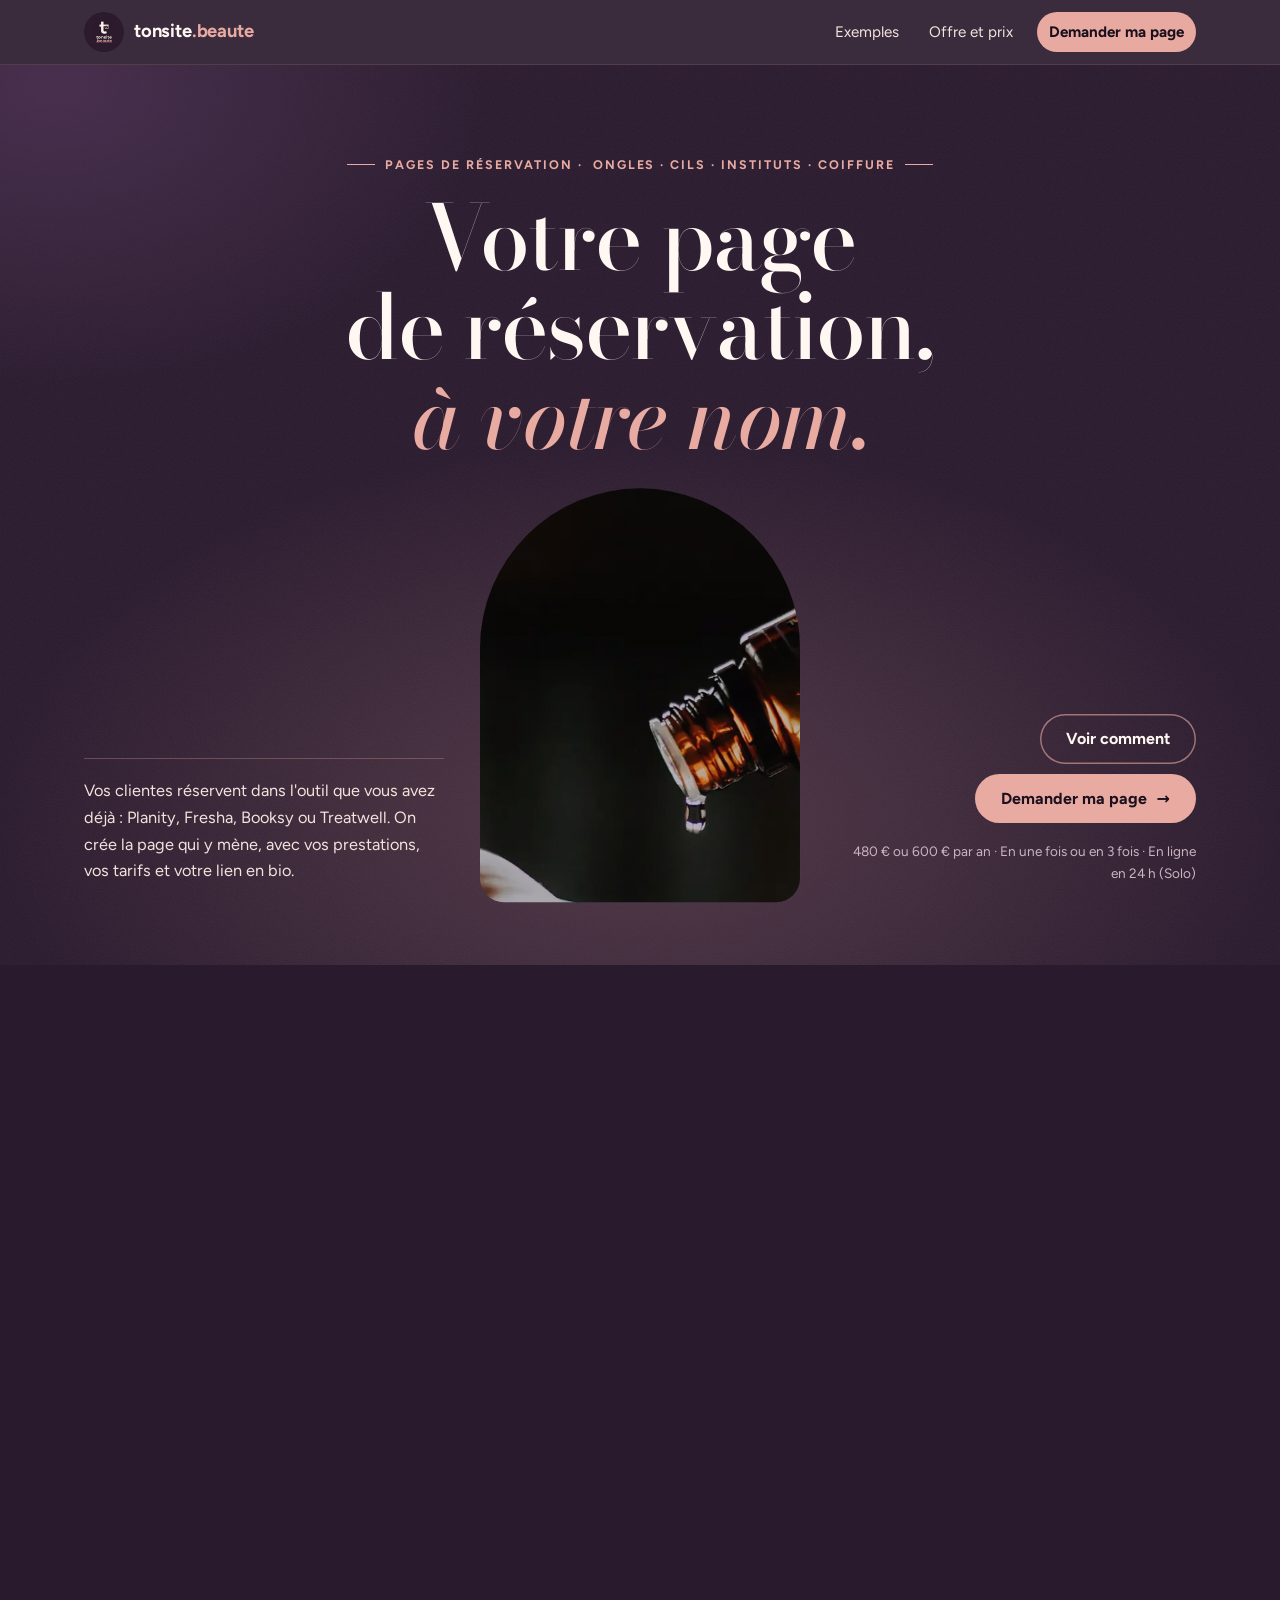
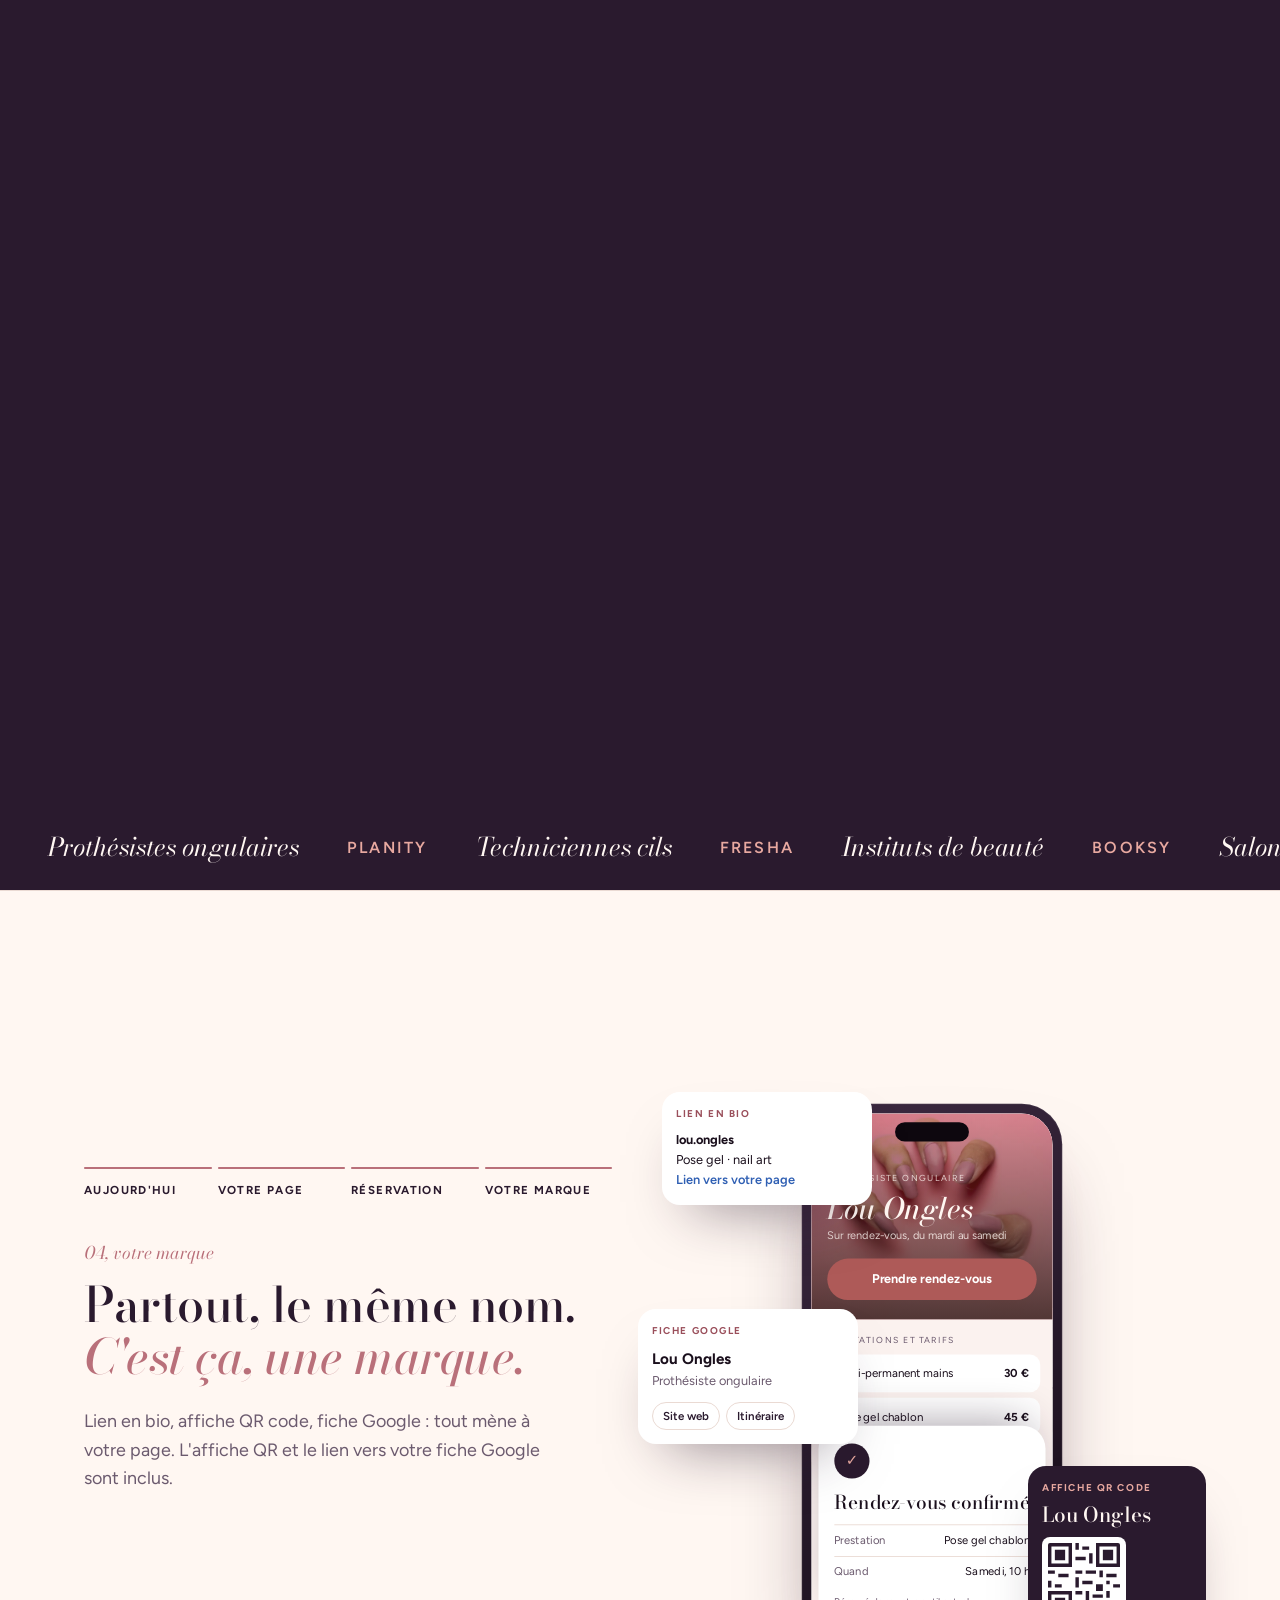
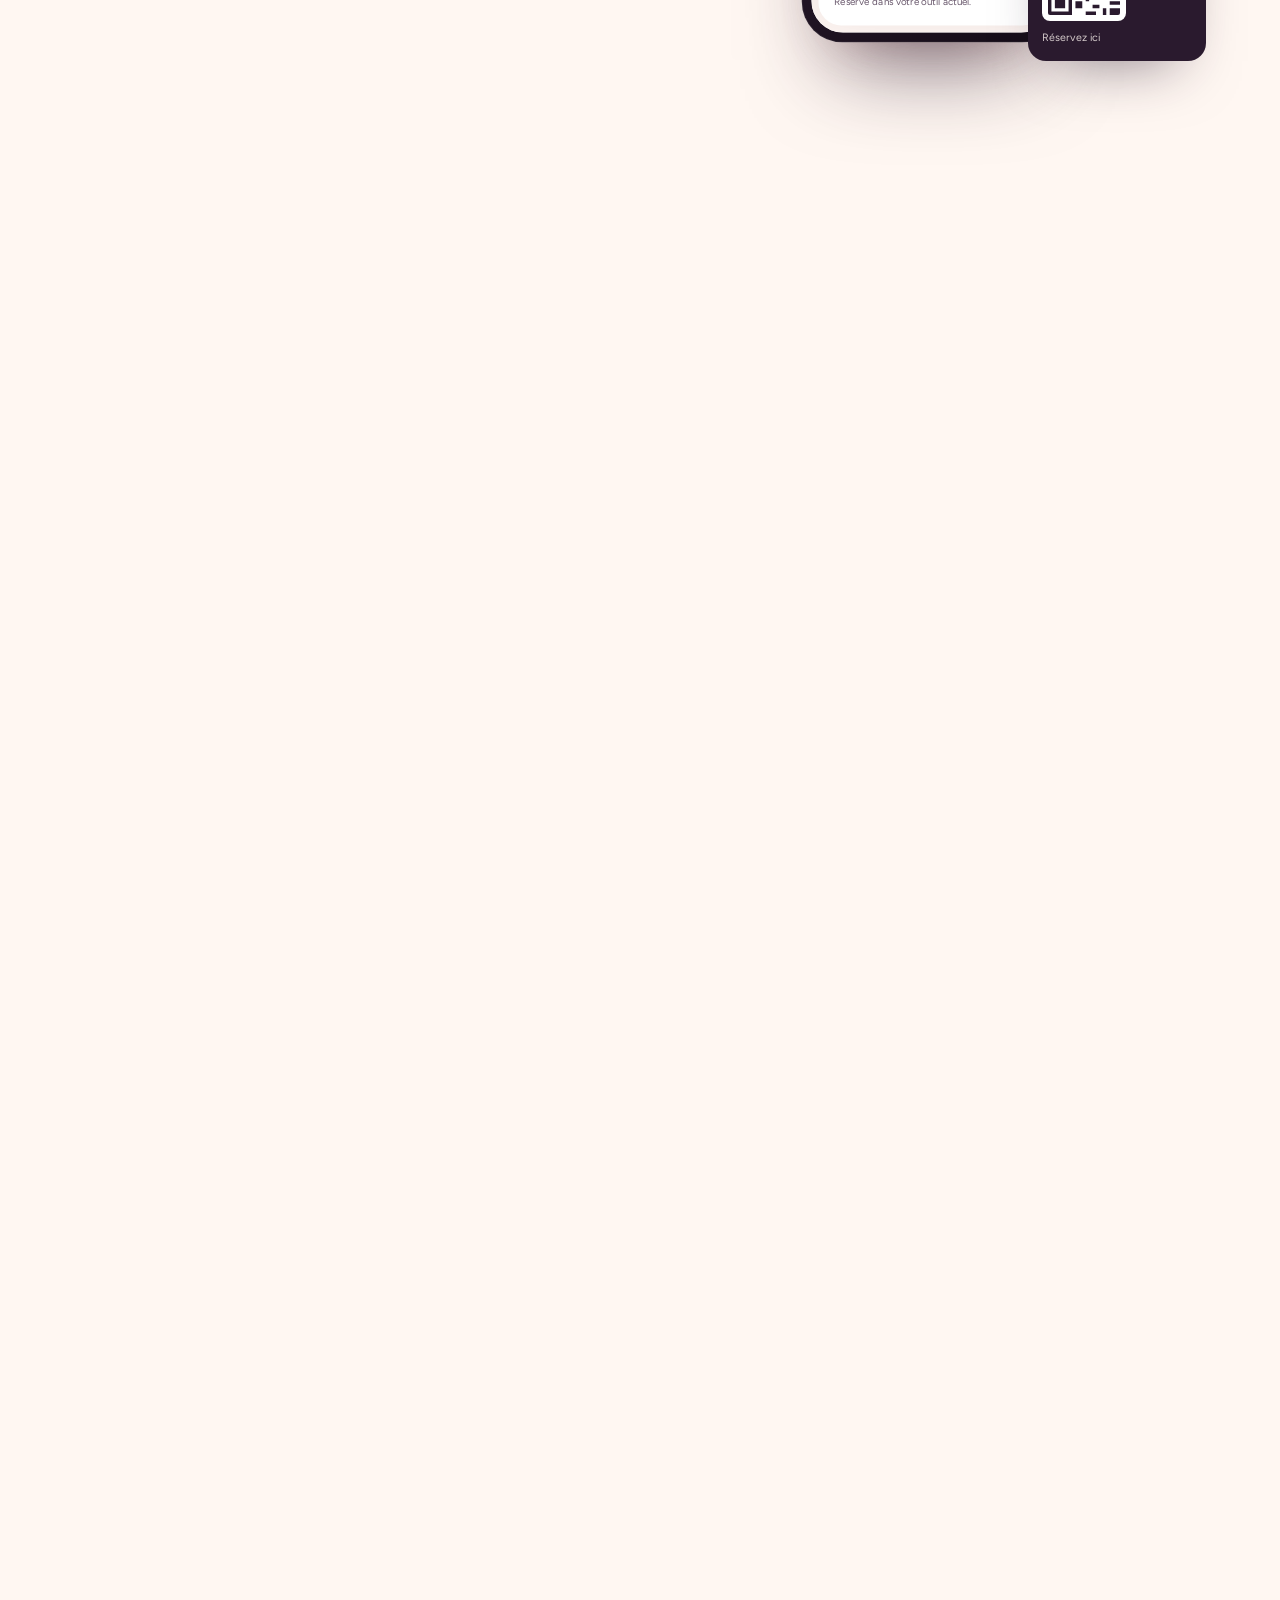
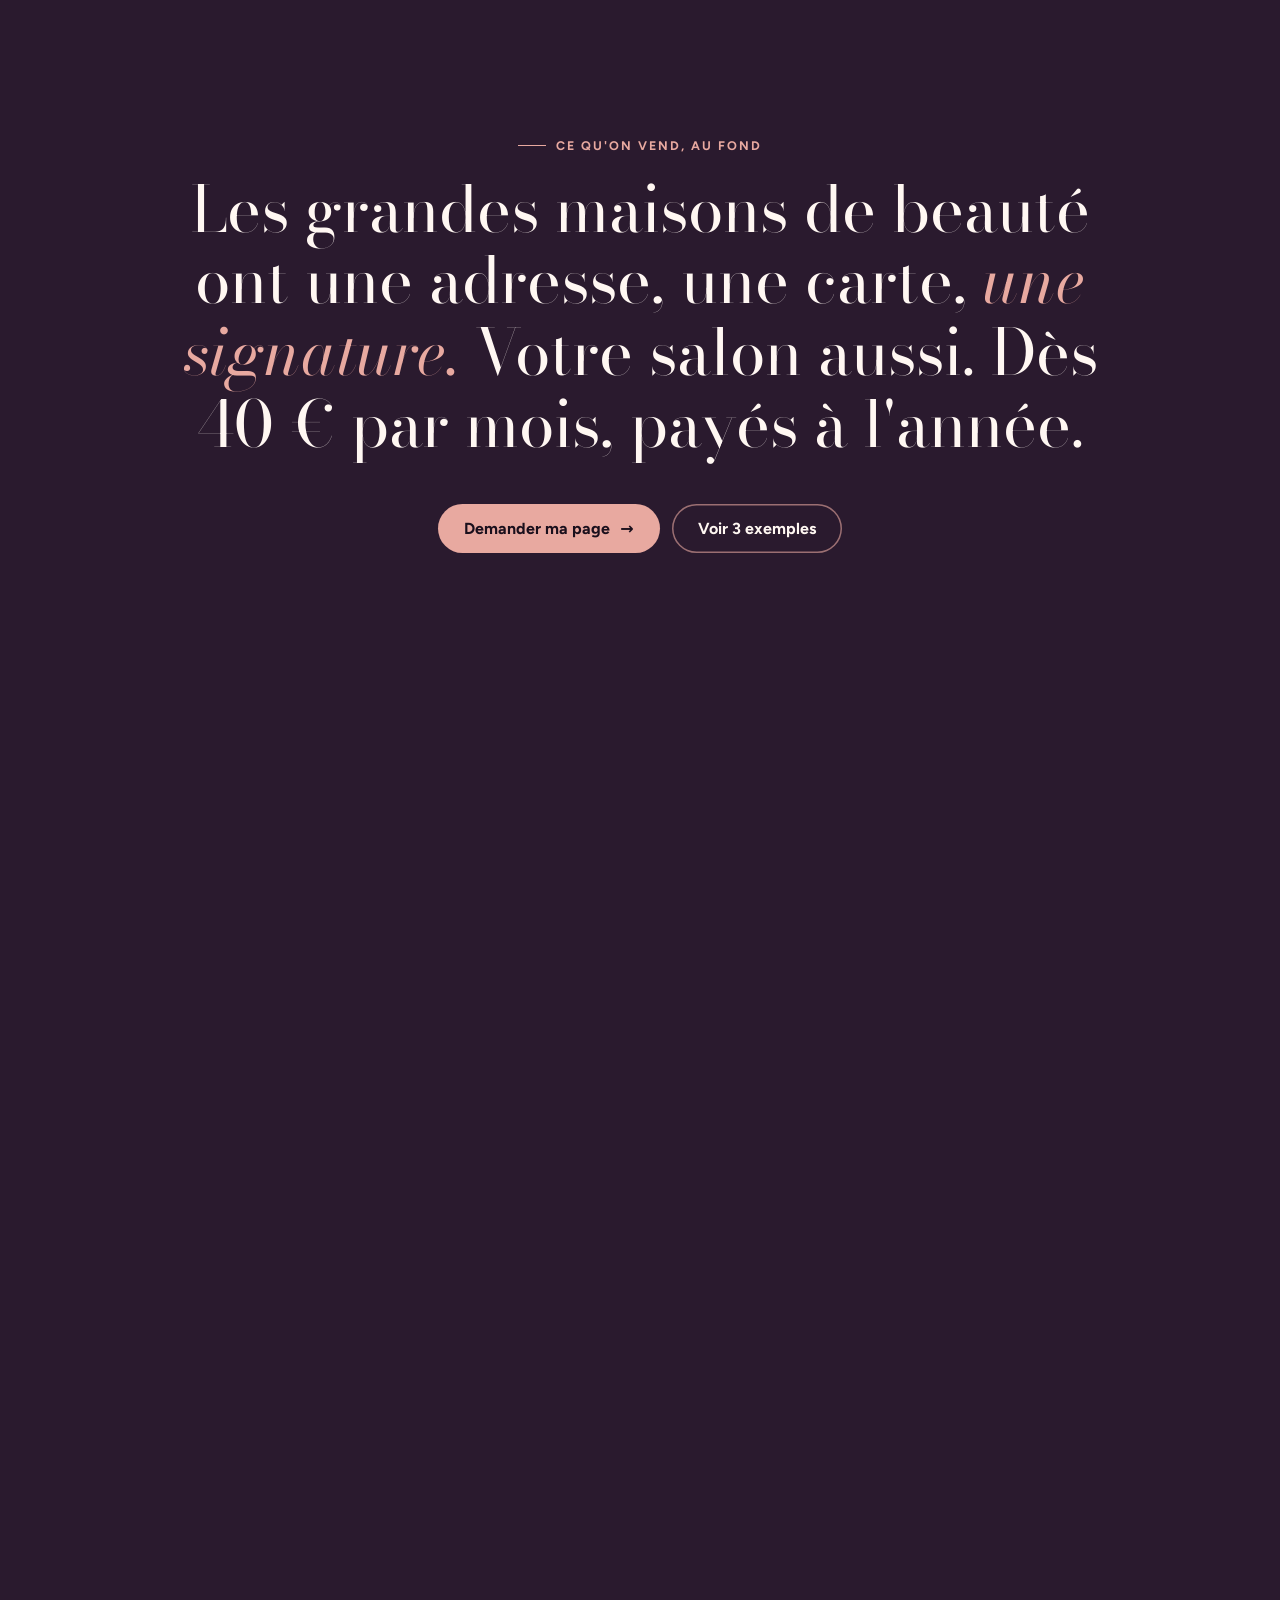
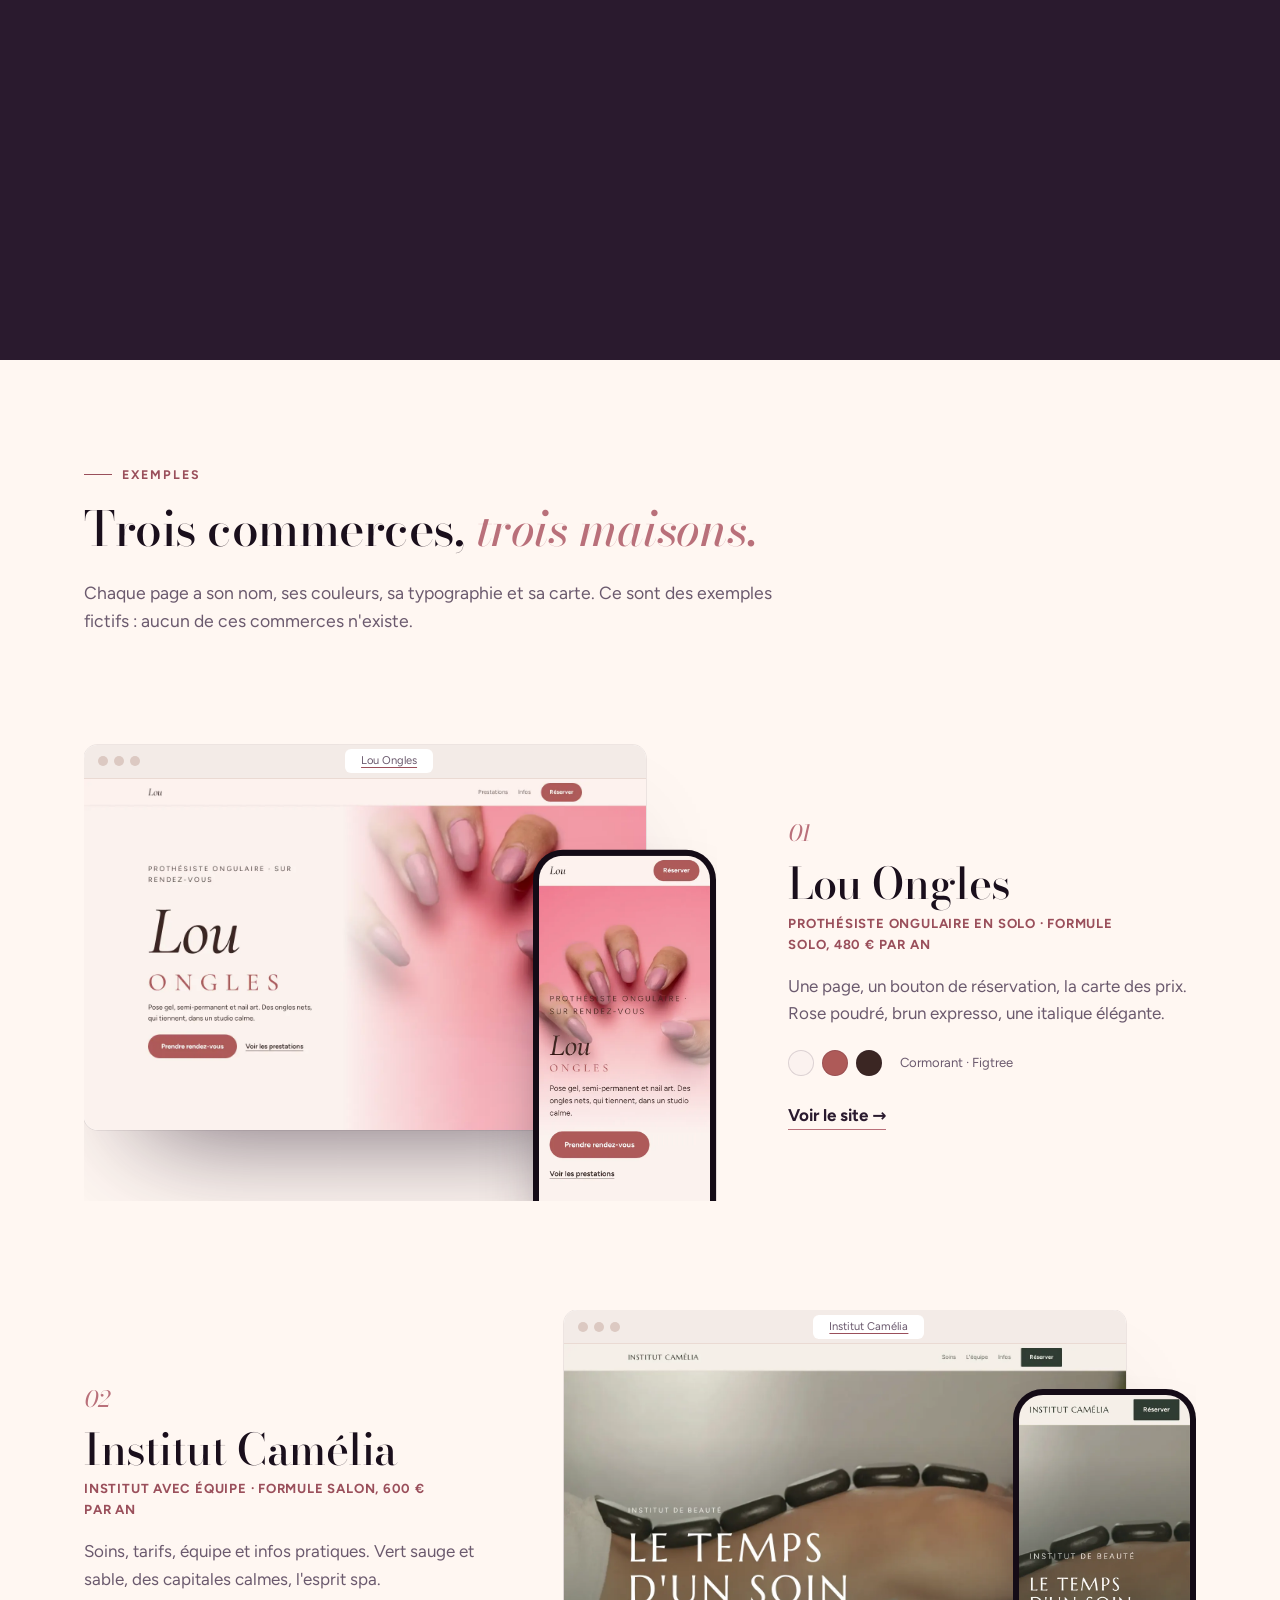
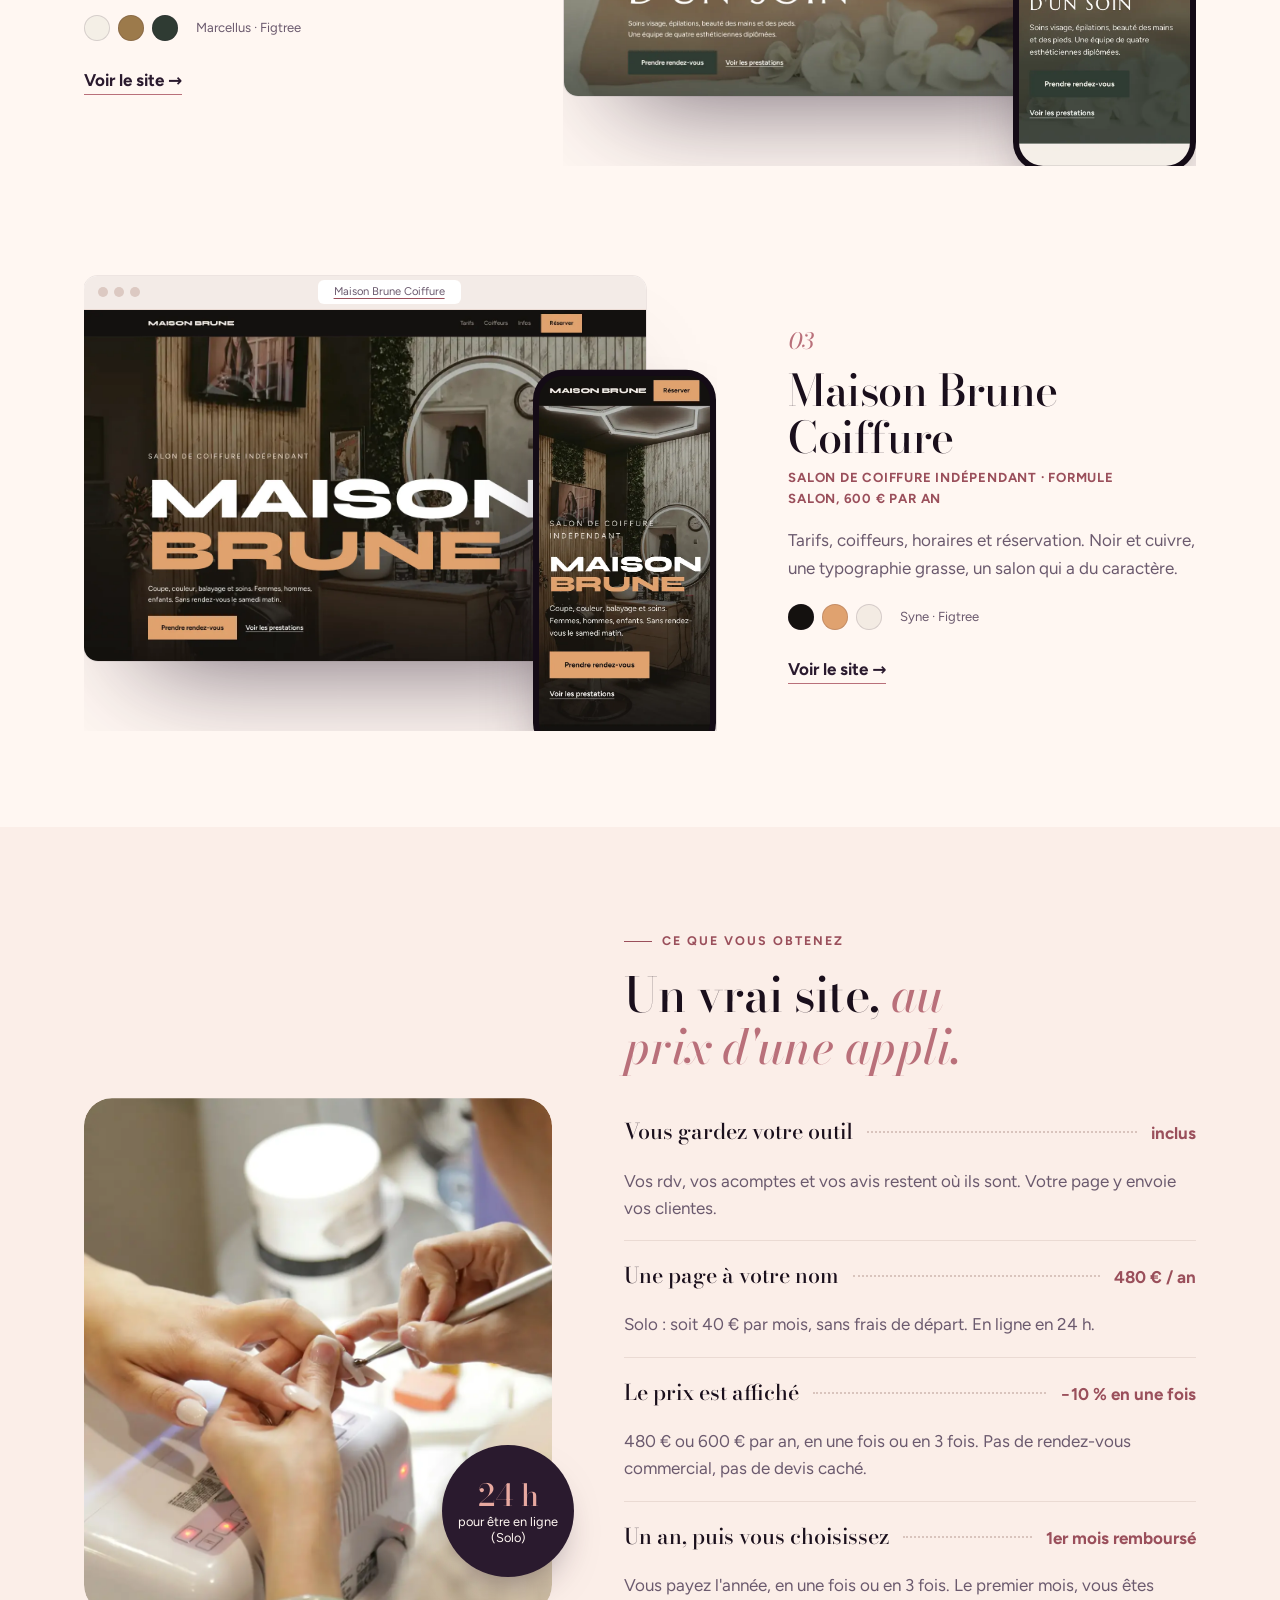
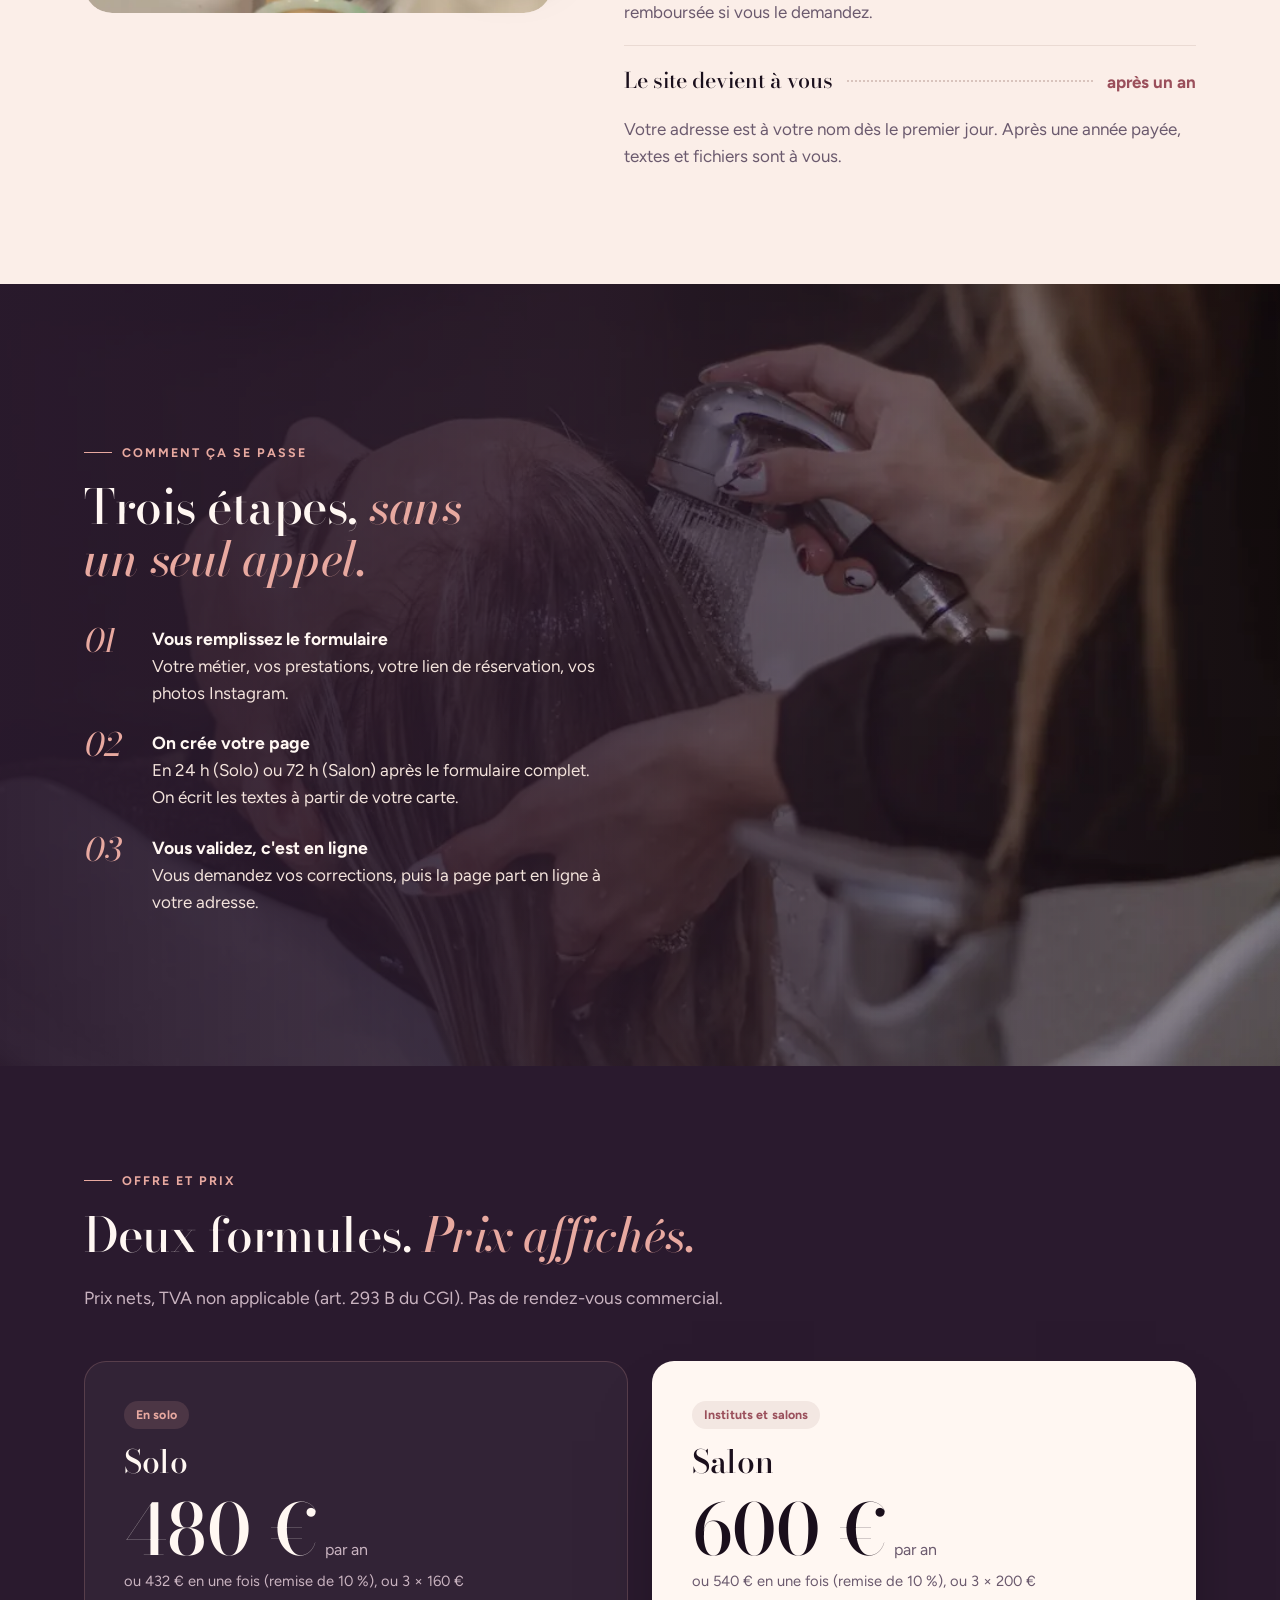
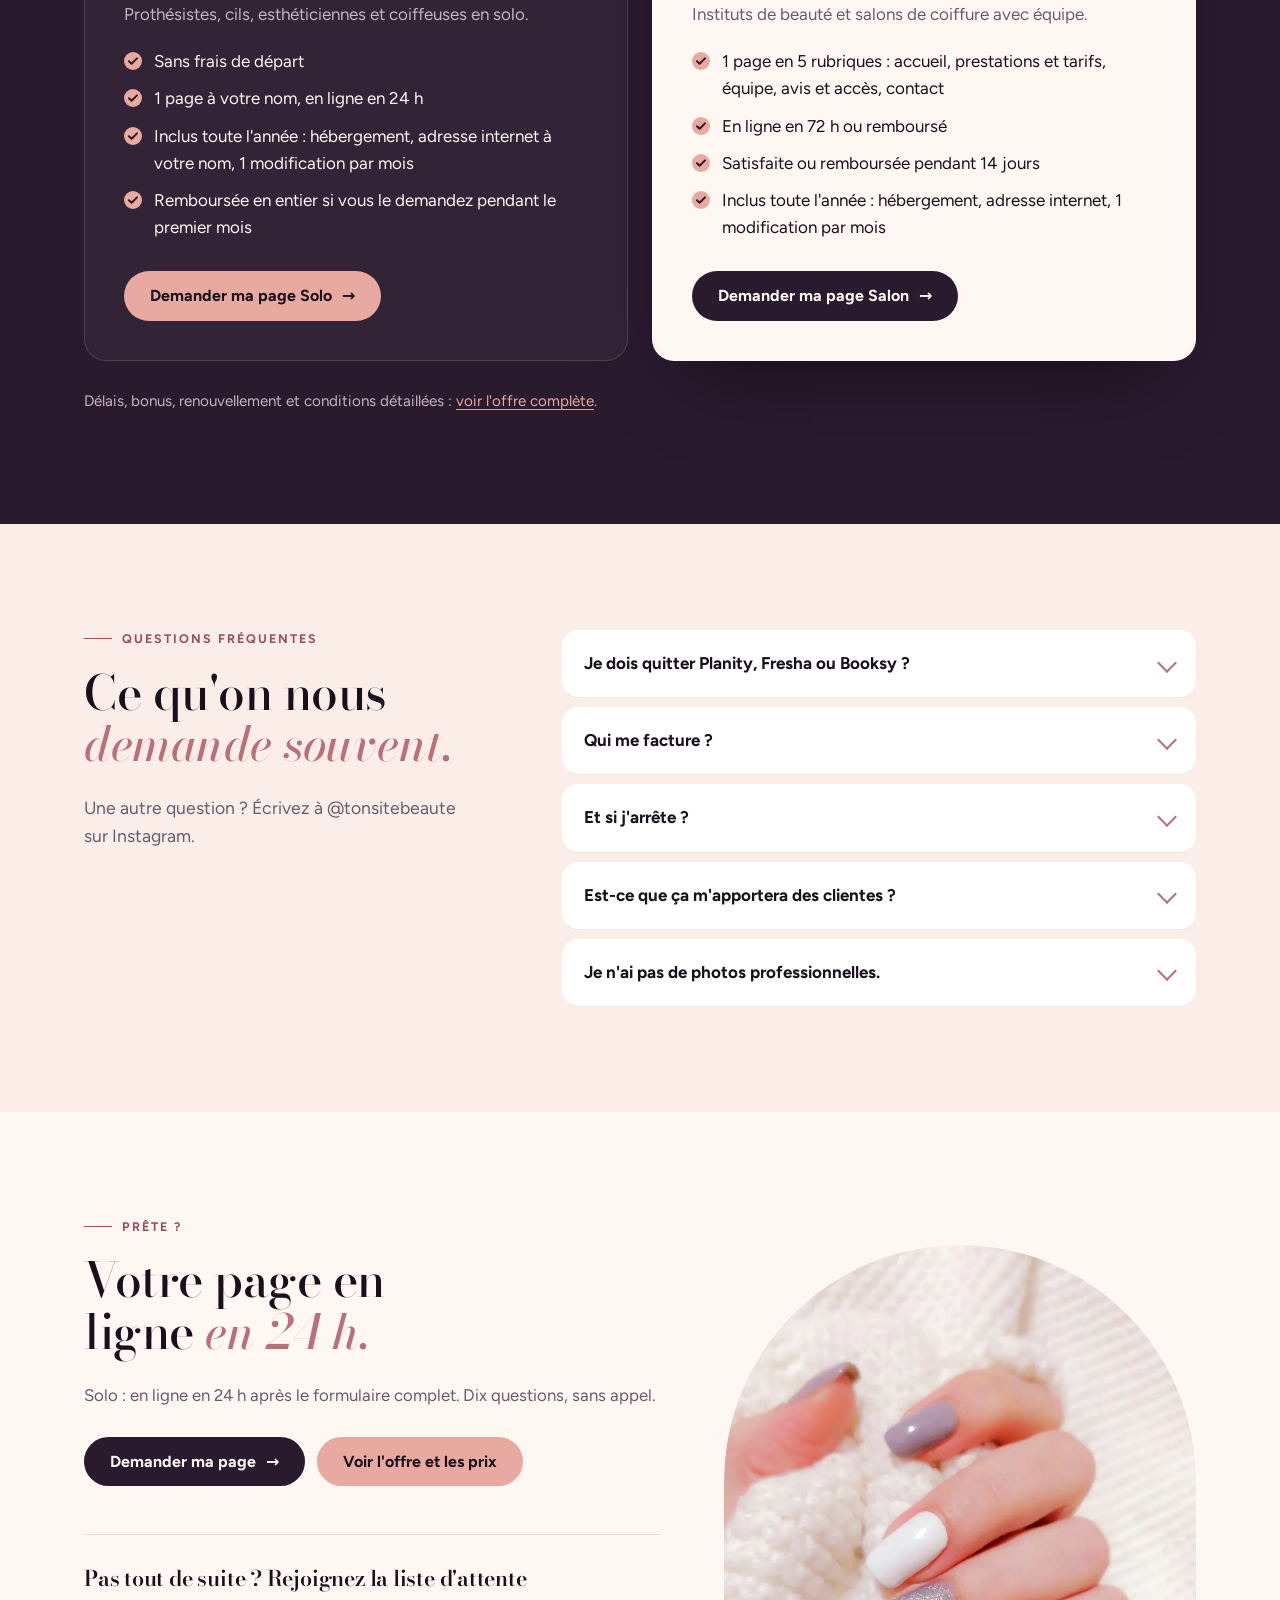
==== commit 1c0f2765: "Publish site from tonsite-beaute@a0755b5" ====
--- a/index.html
+++ b/index.html
@@ -1,4 +1,4 @@
-<!doctype html> <html lang="fr"> <head> <meta charset="utf-8"> <meta name="viewport" content="width=device-width,initial-scale=1"> <title>tonsite.beaute | Votre page de réservation à votre nom</title> <meta name="description" content="Pages de réservation pour prothésistes ongulaires, techniciennes cils, instituts et salons de coiffure. Vous gardez votre outil. 480 € par an pour une indépendante, 600 € par an pour un salon."> <link rel="canonical" href="https://kamgangharold-ui.github.io/tonsite-beaute/"> <meta property="og:title" content="tonsite.beaute | Votre page de réservation à votre nom"> <meta property="og:description" content="Pages de réservation pour prothésistes ongulaires, techniciennes cils, instituts et salons de coiffure. Vous gardez votre outil. 480 € par an pour une indépendante, 600 € par an pour un salon."> <meta property="og:image" content="https://kamgangharold-ui.github.io/tonsite-beaute/assets/logo-512.png"> <meta property="og:type" content="website"> <link rel="icon" href="assets/favicon-64.png"> <link rel="apple-touch-icon" href="assets/apple-touch-icon.png"> <link rel="preload" href="assets/fonts/bodoni-moda.woff2" as="font" type="font/woff2" crossorigin> <link rel="preload" href="assets/fonts/figtree.woff2" as="font" type="font/woff2" crossorigin> <link rel="preload" href="assets/photos/ouverture.webp" as="image"> <link rel="stylesheet" href="assets/s-wxvuIKJx.css"> <link rel="stylesheet" href="assets/p-p3eeE0mY.css"> <link rel="stylesheet" href="assets/s-jL0dRIYR.css"> <meta name="theme-color" content="#2A1A2E"> <script type="application/ld+json" id="jsonld-tonsite"> {
+<!doctype html> <html lang="fr"> <head> <meta charset="utf-8"> <meta name="viewport" content="width=device-width,initial-scale=1"> <title>tonsite.beaute | Votre page de réservation à votre nom</title> <meta name="description" content="Pages de réservation pour prothésistes ongulaires, techniciennes cils, instituts et salons de coiffure. Vous gardez votre outil. 480 € par an pour une indépendante, 600 € par an pour un salon."> <link rel="canonical" href="https://kamgangharold-ui.github.io/tonsite-beaute/"> <meta property="og:title" content="tonsite.beaute | Votre page de réservation à votre nom"> <meta property="og:description" content="Pages de réservation pour prothésistes ongulaires, techniciennes cils, instituts et salons de coiffure. Vous gardez votre outil. 480 € par an pour une indépendante, 600 € par an pour un salon."> <meta property="og:image" content="https://kamgangharold-ui.github.io/tonsite-beaute/assets/logo-512.png"> <meta property="og:type" content="website"> <link rel="icon" href="assets/favicon-64.png"> <link rel="apple-touch-icon" href="assets/apple-touch-icon.png"> <link rel="preload" href="assets/fonts/bodoni-moda.woff2" as="font" type="font/woff2" crossorigin> <link rel="preload" href="assets/fonts/figtree.woff2" as="font" type="font/woff2" crossorigin> <link rel="preload" href="assets/photos/ouverture.webp" as="image"> <link rel="stylesheet" href="assets/s-XIkf2OWC.css"> <link rel="stylesheet" href="assets/p-p3eeE0mY.css"> <link rel="stylesheet" href="assets/s-jL0dRIYR.css"> <meta name="theme-color" content="#2A1A2E"> <script type="application/ld+json" id="jsonld-tonsite"> {
  "@context": "https://schema.org",
  "@graph": [
   {
@@ -53,4 +53,4 @@
    ]
   }
  ]
-} </script> </head> <body> <a class="skip" href="#contenu">Aller au contenu</a> <header class="site"><div class="wrap"> <a class="brand" href="index.html"><img src="assets/logo-512.png" alt="" width="44" height="44"><span>tonsite<b>.beaute</b></span></a> <nav class="main" aria-label="Menu"><a href="index.html#exemples">Exemples</a><a href="offre.html">Offre et prix</a><a href="contact.html">Demander ma page</a></nav> </div></header> <main id="contenu"> <section class="h-scene" data-scene> <div class="h-pin"> <div class="h-photo" data-r=".05 .62"><img src="assets/photos/ouverture.webp" alt="Main qui verse une goutte d'huile de soin, sur fond sombre" width="2400" height="1500" fetchpriority="high"></div> <div class="h-head" data-r="0 .3"> <span class="eyebrow"><span class="hide-m">Pages de réservation · </span>Ongles · Cils · Instituts · Coiffure</span> <h1>Votre page de réservation, <em>à votre nom.</em></h1> </div> <div class="h-side h-left" data-r="0 .3"> <p>Vos clientes réservent dans l'outil que vous avez déjà : Planity, Fresha, Booksy ou Treatwell. On crée la page qui y mène, avec vos prestations, vos tarifs et votre lien en bio.</p> </div> <div class="h-side h-right" data-r="0 .3"> <div class="ctas"><a class="btn ghost" href="#histoire">Voir comment</a><a class="btn" href="contact.html">Demander ma page <span class="arr" aria-hidden="true">→</span></a></div> <p class="h-facts">480 € ou 600 € par an · En une fois ou en 3 fois · En ligne en 24 h (Solo)</p> </div> <div class="h-line" data-r=".5 .8" aria-hidden="true"><p><small>tonsite.beaute</small>Votre talent mérite une vitrine <em>à sa hauteur.</em></p></div> <div class="cue" data-r="0 .08" aria-hidden="true">Défiler</div> </div> </section> <div class="ribbon" aria-hidden="true"><div class="track"> <span>Prothésistes ongulaires</span><span>Planity</span><span>Techniciennes cils</span><span>Fresha</span><span>Instituts de beauté</span><span>Booksy</span><span>Salons de coiffure</span><span>Treatwell</span> <span>Prothésistes ongulaires</span><span>Planity</span><span>Techniciennes cils</span><span>Fresha</span><span>Instituts de beauté</span><span>Booksy</span><span>Salons de coiffure</span><span>Treatwell</span> </div></div> <section class="story" id="histoire" data-scene data-steps=".24 .5 .74"> <div class="st-pin"> <div> <ol class="st-rail" aria-hidden="true"><li>Aujourd'hui</li><li>Votre page</li><li>Réservation</li><li>Votre marque</li></ol> <div class="st-steps"> <div class="st-step"><span class="num">01, aujourd'hui</span><h2>Elles vous trouvent sur Instagram. <em>Puis elles demandent.</em></h2><p>C'est combien la pose ? Tu es où ? Tu as de la place samedi ? Les mêmes questions, chaque jour, dans vos messages.</p></div> <div class="st-step"><span class="num">02, votre page</span><h2>Une page à votre nom. <em>Les réponses avant la question.</em></h2><p>Vos prestations, vos tarifs, vos photos, votre adresse. On l'écrit à partir de votre carte. En ligne en 24 h pour la formule Solo.</p></div> <div class="st-step"><span class="num">03, la réservation</span><h2>Elle réserve. <em>Dans votre outil.</em></h2><p>Le bouton ouvre Planity, Fresha, Booksy ou Treatwell. Vos rdv, vos acomptes et vos avis restent où ils sont. Vous ne changez rien.</p></div> <div class="st-step"><span class="num">04, votre marque</span><h2>Partout, le même nom. <em>C'est ça, une marque.</em></h2><p>Lien en bio, affiche QR code, fiche Google : tout mène à votre page. L'affiche QR et le lien vers votre fiche Google sont inclus.</p></div> </div> </div> <div class="st-stage"><div class="st-inner"> <div class="st-dm dm1" aria-hidden="true"><i>C</i><div><small>Message</small>Coucou ! C'est combien la pose gel ?</div></div> <div class="st-dm dm2" aria-hidden="true"><i>M</i><div><small>Message</small>Tu as de la place samedi ?</div></div> <div class="st-dm dm3" aria-hidden="true"><i>S</i><div><small>Message</small>Tu es où exactement ?</div></div> <div class="st-phone" role="img" aria-label="La page de Lou Ongles sur un téléphone"> <div class="st-screen"> <div class="l-insta" aria-hidden="true"> <div class="handle">lou.ongles</div> <div class="row"><div class="av"><span></span></div><div class="who"><b>Lou</b>Prothésiste ongulaire</div></div> <p class="bio">Pose gel · semi-permanent · nail art<br><span>Sur rendez-vous. Prix en DM.</span></p> <div class="grid9"><i class="g1"></i><i class="g2"></i><i class="g3"></i><i class="g4"></i><i class="g5"></i><i class="g6"></i></div> </div> <div class="l-page" aria-hidden="true"> <div class="lp-top"><small>Prothésiste ongulaire</small><b>Lou Ongles</b><div class="city">Sur rendez-vous, du mardi au samedi</div><div class="lp-btn">Prendre rendez-vous</div></div> <div class="lp-body"><p class="h">Prestations et tarifs</p> <div class="lp-row"><span>Semi-permanent mains</span><span>30 €</span></div> <div class="lp-row"><span>Pose gel chablon</span><span>45 €</span></div> <div class="lp-row"><span>Remplissage</span><span>35 €</span></div> <div class="lp-row"><span>Dépose</span><span>15 €</span></div> </div> </div> <div class="l-booked" aria-hidden="true"><div class="ok">✓</div><b>Rendez-vous confirmé</b> <div class="ln"><span>Prestation</span><span>Pose gel chablon</span></div> <div class="ln"><span>Quand</span><span>Samedi, 10 h</span></div> <p>Réservé dans votre outil actuel.</p></div> </div> </div> <div class="st-card c-bio" aria-hidden="true"><span class="lab">Lien en bio</span><b>lou.ongles</b>Pose gel · nail art<br><span class="lk">Lien vers votre page</span></div> <div class="st-card c-g" aria-hidden="true"><span class="lab">Fiche Google</span><b>Lou Ongles</b><div class="who">Prothésiste ongulaire</div><div class="acts"><span>Site web</span><span>Itinéraire</span></div></div> <div class="st-card c-qr" aria-hidden="true"><span class="lab">Affiche QR code</span><b>Lou Ongles</b> <svg viewBox="0 0 21 21" aria-hidden="true"><path fill="#2A1A2E" d="M0 0h7v7H0zM1 1v5h5V1zM2 2h3v3H2zM14 0h7v7h-7zm1 1v5h5V1zm1 1h3v3h-3zM0 14h7v7H0zm1 1v5h5v-5zm1 1h3v3H2zM8 0h1v2H8zm2 1h2v1h-2zm-2 3h3v1H8zm4-1h1v3h-1zM8 8h2v1H8zm3 0h3v1h-3zm4 0h1v2h-1zm2 1h3v1h-3zM0 8h2v1H0zm3 1h3v1H3zm-3 2h1v2H0zm2 1h2v1H2zm6-2h1v3H8zm2 1h3v1h-3zm4 1h2v2h-2zm3-1h1v1h-1zm2 1h2v1h-2zM8 14h2v1H8zm3 0h1v3h-1zm2 1h3v1h-3zm4-1h1v2h-1zm1 3h3v1h-3zM8 17h2v2H8zm5 1h2v1h-2zm-2 2h3v1h-3zm5-1h1v2h-1zm2 0h3v2h-3z"/></svg> <small>Réservez ici</small></div> </div></div> </div> </section> <section class="manifesto" data-scene> <div class="mf-pin"><div class="inner"> <span class="eyebrow" style="color:var(--rose)">Ce qu'on vend, au fond</span> <p class="mf-text" data-words>Les grandes maisons de beauté ont une adresse, une carte, <em>une signature.</em> Votre salon aussi. Dès 40 € par mois, payés à l'année.</p> <div class="mf-cta" data-r=".78 .95"><a class="btn" href="contact.html">Demander ma page <span class="arr" aria-hidden="true">→</span></a><a class="btn ghost" href="#exemples">Voir 3 exemples</a></div> </div></div> </section> <section id="exemples" class="cases"><div class="wrap"> <div class="head reveal"><span class="eyebrow">Exemples</span> <h2>Trois commerces, <em>trois maisons.</em></h2> <p>Chaque page a son nom, ses couleurs, sa typographie et sa carte. Ce sont des exemples fictifs : aucun de ces commerces n'existe.</p></div> <article class="case"> <a class="shots unveil" href="demos/ongles.html" aria-label="Voir l'exemple Lou Ongles" tabindex="-1"> <div class="browser"><div class="bar" aria-hidden="true"><i></i><i></i><i></i><span>Lou Ongles</span></div><img src="assets/shots/ongles-desktop.webp" alt="" width="1440" height="900" loading="lazy"></div> <div class="phone-shot" data-px="-.05"><img src="assets/shots/ongles-mobile.webp" alt="" width="540" height="1169" loading="lazy"></div> </a> <div class="case-txt reveal"><span class="num">01</span><h3>Lou Ongles</h3><p class="meta">Prothésiste ongulaire en solo · Formule Solo, 480 € par an</p><p>Une page, un bouton de réservation, la carte des prix. Rose poudré, brun expresso, une italique élégante.</p> <div class="swatches" aria-hidden="true"><i style="background:#fbf2ef"></i><i style="background:#ae5a58"></i><i style="background:#3b2623"></i><span>Cormorant · Figtree</span></div> <a class="go" href="demos/ongles.html">Voir le site <span class="arr" aria-hidden="true">→</span></a></div> </article> <article class="case"> <a class="shots unveil" href="demos/institut.html" aria-label="Voir l'exemple Institut Camélia" tabindex="-1"> <div class="browser"><div class="bar" aria-hidden="true"><i></i><i></i><i></i><span>Institut Camélia</span></div><img src="assets/shots/institut-desktop.webp" alt="" width="1440" height="900" loading="lazy"></div> <div class="phone-shot" data-px="-.05"><img src="assets/shots/institut-mobile.webp" alt="" width="540" height="1169" loading="lazy"></div> </a> <div class="case-txt reveal"><span class="num">02</span><h3>Institut Camélia</h3><p class="meta">Institut avec équipe · Formule Salon, 600 € par an</p><p>Soins, tarifs, équipe et infos pratiques. Vert sauge et sable, des capitales calmes, l'esprit spa.</p> <div class="swatches" aria-hidden="true"><i style="background:#f4efe6"></i><i style="background:#9c7a4b"></i><i style="background:#2f3b33"></i><span>Marcellus · Figtree</span></div> <a class="go" href="demos/institut.html">Voir le site <span class="arr" aria-hidden="true">→</span></a></div> </article> <article class="case"> <a class="shots unveil" href="demos/coiffure.html" aria-label="Voir l'exemple Maison Brune Coiffure" tabindex="-1"> <div class="browser"><div class="bar" aria-hidden="true"><i></i><i></i><i></i><span>Maison Brune Coiffure</span></div><img src="assets/shots/coiffure-desktop.webp" alt="" width="1440" height="900" loading="lazy"></div> <div class="phone-shot" data-px="-.05"><img src="assets/shots/coiffure-mobile.webp" alt="" width="540" height="1169" loading="lazy"></div> </a> <div class="case-txt reveal"><span class="num">03</span><h3>Maison Brune Coiffure</h3><p class="meta">Salon de coiffure indépendant · Formule Salon, 600 € par an</p><p>Tarifs, coiffeurs, horaires et réservation. Noir et cuivre, une typographie grasse, un salon qui a du caractère.</p> <div class="swatches" aria-hidden="true"><i style="background:#14110f"></i><i style="background:#e0a26f"></i><i style="background:#f3ebe3"></i><span>Syne · Figtree</span></div> <a class="go" href="demos/coiffure.html">Voir le site <span class="arr" aria-hidden="true">→</span></a></div> </article> </div></section> <section class="alt"><div class="wrap split"> <div class="pic"><div class="unveil" style="border-radius:28px;overflow:hidden"><img src="assets/photos/ongles-atelier.webp" alt="Prothésiste ongulaire au travail sur une pose" width="1000" height="1100" loading="lazy"></div> <div class="stamp"><span><b>24 h</b>pour être en ligne (Solo)</span></div></div> <div class="list reveal"><span class="eyebrow">Ce que vous obtenez</span> <h2>Un vrai site, <em>au prix d'une appli.</em></h2> <dl> <div class="item"><dt>Vous gardez votre outil</dt><span class="leader" aria-hidden="true"></span><span class="val">inclus</span><dd>Vos rdv, vos acomptes et vos avis restent où ils sont. Votre page y envoie vos clientes.</dd></div> <div class="item"><dt>Une page à votre nom</dt><span class="leader" aria-hidden="true"></span><span class="val">480 € / an</span><dd>Solo : soit 40 € par mois, sans frais de départ. En ligne en 24 h.</dd></div> <div class="item"><dt>Le prix est affiché</dt><span class="leader" aria-hidden="true"></span><span class="val">−10 % en une fois</span><dd>480 € ou 600 € par an, en une fois ou en 3 fois. Pas de rendez-vous commercial, pas de devis caché.</dd></div> <div class="item"><dt>Un an, puis vous choisissez</dt><span class="leader" aria-hidden="true"></span><span class="val">1er mois remboursé</span><dd>Vous payez l'année, en une fois ou en 3 fois. Le premier mois, vous êtes remboursée si vous le demandez.</dd></div> <div class="item"><dt>Le site devient à vous</dt><span class="leader" aria-hidden="true"></span><span class="val">après un an</span><dd>Votre adresse est à votre nom dès le premier jour. Après une année payée, textes et fichiers sont à vous.</dd></div> </dl> </div> </div></section> <section class="bleed"><img src="assets/photos/coiffure-bac.webp" alt="" width="1800" height="900" loading="lazy" data-px="-.12"><div class="wrap"> <span class="eyebrow" style="color:var(--rose)">Comment ça se passe</span> <h2>Trois étapes, <em>sans un seul appel.</em></h2> <ol class="steps"> <li><div><b>Vous remplissez le formulaire</b><span>Votre métier, vos prestations, votre lien de réservation, vos photos Instagram.</span></div></li> <li><div><b>On crée votre page</b><span>En 24 h (Solo) ou 72 h (Salon) après le formulaire complet. On écrit les textes à partir de votre carte.</span></div></li> <li><div><b>Vous validez, c'est en ligne</b><span>Vous demandez vos corrections, puis la page part en ligne à votre adresse.</span></div></li> </ol> </div></section> <section class="dark"><div class="wrap"> <div class="head reveal"><span class="eyebrow" style="color:var(--rose)">Offre et prix</span> <h2>Deux formules. <em>Prix affichés.</em></h2> <p>Prix nets, TVA non applicable (art. 293 B du CGI). Pas de rendez-vous commercial.</p></div> <div class="plans"> <div class="plan reveal"><span class="tag">En solo</span><h3>Solo</h3> <div class="amount">480 €<small>par an</small></div> <p class="split-pay">ou 432 € en une fois (remise de 10 %), ou 3 × 160 €</p> <p class="for">Prothésistes, cils, esthéticiennes et coiffeuses en solo.</p> <ul><li>Sans frais de départ</li><li>1 page à votre nom, en ligne en 24 h</li><li>Inclus toute l'année : hébergement, adresse internet à votre nom, 1 modification par mois</li><li>Remboursée en entier si vous le demandez pendant le premier mois</li></ul> <a class="btn" href="contact.html?formule=solo">Demander ma page Solo <span class="arr" aria-hidden="true">→</span></a></div> <div class="plan featured reveal"><span class="tag">Instituts et salons</span><h3>Salon</h3> <div class="amount">600 €<small>par an</small></div> <p class="split-pay">ou 540 € en une fois (remise de 10 %), ou 3 × 200 €</p> <p class="for">Instituts de beauté et salons de coiffure avec équipe.</p> <ul><li>1 page en 5 rubriques : accueil, prestations et tarifs, équipe, avis et accès, contact</li><li>En ligne en 72 h ou remboursé</li><li>Satisfaite ou remboursée pendant 14 jours</li><li>Inclus toute l'année : hébergement, adresse internet, 1 modification par mois</li></ul> <a class="btn dark" href="contact.html?formule=salon">Demander ma page Salon <span class="arr" aria-hidden="true">→</span></a></div> </div> <p class="plans-foot">Délais, bonus, renouvellement et conditions détaillées : <a href="offre.html">voir l'offre complète</a>.</p> <div class="band reveal" style="margin-top:48px"> <div><h2>3 pages offertes <em>en test.</em></h2><p>En échange : un avis honnête après 30 jours en ligne. Choisissez « Place de test gratuite » dans le formulaire.</p></div> <a class="btn dark" href="contact.html?formule=test">Demander une place <span class="arr" aria-hidden="true">→</span></a> </div> </div></section> <section class="alt"><div class="wrap faq"> <div class="head reveal"><span class="eyebrow">Questions fréquentes</span> <h2>Ce qu'on nous <em>demande souvent.</em></h2> <p>Une autre question ? Écrivez à @tonsitebeaute sur Instagram.</p></div> <div> <details><summary>Je dois quitter Planity, Fresha ou Booksy ?</summary><p>Non. Votre page envoie vers votre outil actuel. Vos rdv, vos acomptes et vos avis restent dedans.</p></details> <details><summary>Qui me facture ?</summary><p>Une micro-entreprise (entreprise individuelle), dont l'identité figure dans les <a href="mentions-legales.html">mentions légales</a> et sur chaque devis. Les prix sont nets : TVA non applicable, art. 293 B du CGI.</p></details> <details><summary>Et si j'arrête ?</summary><p>Vous payez l'année. Si vous ne renouvelez pas, votre page reste en ligne 30 jours, puis vous recevez gratuitement les fichiers de votre page. Votre adresse internet reste à votre nom.</p></details> <details><summary>Est-ce que ça m'apportera des clientes ?</summary><p>On ne promet pas de nouvelles clientes. On promet une page à votre nom, en ligne à la date dite, qui envoie vers votre réservation.</p></details> <details><summary>Je n'ai pas de photos professionnelles.</summary><p>On part des photos de votre Instagram, avec votre accord écrit.</p></details> </div> </div></section> <section id="liste-attente"><div class="wrap close2"> <div class="reveal"> <span class="eyebrow">Prête ?</span> <h2>Votre page en ligne <em>en 24 h.</em></h2> <p class="note" style="font-size:1.05rem">Solo : en ligne en 24 h après le formulaire complet. Dix questions, sans appel.</p> <div class="ctas"><a class="btn dark" href="contact.html">Demander ma page <span class="arr" aria-hidden="true">→</span></a><a class="btn" href="offre.html">Voir l'offre et les prix</a></div> <div class="wait"> <h3>Pas tout de suite ? Rejoignez la liste d'attente</h3> <p>Laissez votre métier et votre ville. On vous répond par e-mail, sans appel et sans engagement.</p> <p><a class="btn dark" href="mailto:tonsitebeaute@gmail.com?subject=Liste%20d%27attente%20tonsite.beaute&amp;body=M%C3%A9tier%20%3A%20%0AVille%20%3A%20%0AInstagram%20ou%20TikTok%20%3A%20%0A">Rejoindre la liste d'attente</a></p> <p class="note">Votre messagerie s'ouvre avec un message déjà écrit, vous l'envoyez vous-même. Vous pouvez aussi écrire à @tonsitebeaute sur Instagram.</p> </div> </div> <div class="pic unveil" style="border-radius:999px 999px 28px 28px;overflow:hidden"><img src="assets/photos/ongles-mauve.webp" alt="Main aux ongles mauves et pailletés sur un pull en laine" width="900" height="1000" loading="lazy"></div> </div></section> </main> <script src="assets/s-BPUJOgHn.js"></script> <footer class="site"><div class="wrap"> <div><strong>tonsite.beaute</strong><br>Sites de réservation pour instituts, ongleries, cils et salons de coiffure.<br> Service vendu et facturé par une micro-entreprise (EI), identifiée dans les <a href="mentions-legales.html">mentions légales</a>.<br>TVA non applicable, art. 293 B du CGI.</div> <div><a href="mentions-legales.html">Mentions légales</a><br><a href="cgv.html">Conditions générales de vente</a><br> <a href="confidentialite.html">Confidentialité</a><br><a href="contact.html">Contact</a></div> <div><a href="https://www.instagram.com/tonsitebeaute/" rel="me">Instagram @tonsitebeaute</a><br><a href="https://www.tiktok.com/@tonsitebeaute" rel="me">TikTok @tonsitebeaute</a><br> Ce site ne dépose aucun cookie et ne contient aucun traceur.<br>Mis à jour le 24 octobre 2026.<br><span class="credit">Photos d'illustration : Unsplash.</span></div> </div></footer> </body> </html> +} </script> </head> <body> <a class="skip" href="#contenu">Aller au contenu</a> <header class="site"><div class="wrap"> <a class="brand" href="index.html"><img src="assets/logo-512.png" alt="" width="44" height="44"><span>tonsite<b>.beaute</b></span></a> <nav class="main" aria-label="Menu"><a href="index.html#exemples">Exemples</a><a href="offre.html">Offre et prix</a><a href="contact.html">Demander ma page</a></nav> </div></header> <main id="contenu"> <section class="h-scene" data-scene> <div class="h-pin"> <div class="h-photo" data-r=".05 .62"><img src="assets/photos/ouverture.webp" alt="Main qui verse une goutte d'huile de soin, sur fond sombre" width="2400" height="1500" fetchpriority="high"></div> <div class="h-head" data-r="0 .3"> <span class="eyebrow"><span class="hide-m">Pages de réservation · </span>Ongles · Cils · Instituts · Coiffure</span> <h1>Votre page de réservation, <em>à votre nom.</em></h1> </div> <div class="h-side h-left" data-r="0 .3"> <p>Vos clientes réservent dans l'outil que vous avez déjà : Planity, Fresha, Booksy ou Treatwell. On crée la page qui y mène, avec vos prestations, vos tarifs et votre lien en bio.</p> </div> <div class="h-side h-right" data-r="0 .3"> <div class="ctas"><a class="btn ghost" href="#histoire">Voir comment</a><a class="btn" href="contact.html">Demander ma page <span class="arr" aria-hidden="true">→</span></a></div> <p class="h-facts">480 € ou 600 € par an · En une fois ou en 3 fois · En ligne en 24 h (Solo)</p> </div> <div class="h-line" data-r=".5 .8" aria-hidden="true"><p><small>tonsite.beaute</small>Votre talent mérite une vitrine <em>à sa hauteur.</em></p></div> <div class="cue" data-r="0 .08" aria-hidden="true">Défiler</div> </div> </section> <div class="ribbon" aria-hidden="true"><div class="track"> <span>Prothésistes ongulaires</span><span>Planity</span><span>Techniciennes cils</span><span>Fresha</span><span>Instituts de beauté</span><span>Booksy</span><span>Salons de coiffure</span><span>Treatwell</span> <span>Prothésistes ongulaires</span><span>Planity</span><span>Techniciennes cils</span><span>Fresha</span><span>Instituts de beauté</span><span>Booksy</span><span>Salons de coiffure</span><span>Treatwell</span> </div></div> <section class="story" id="histoire" data-scene data-steps=".24 .5 .74"> <div class="st-pin"> <div> <ol class="st-rail" aria-hidden="true"><li>Aujourd'hui</li><li>Votre page</li><li>Réservation</li><li>Votre marque</li></ol> <div class="st-steps"> <div class="st-step"><span class="num">01, aujourd'hui</span><h2>Elles vous trouvent sur Instagram. <em>Puis elles demandent.</em></h2><p>C'est combien la pose ? Tu es où ? Tu as de la place samedi ? Les mêmes questions, chaque jour, dans vos messages.</p></div> <div class="st-step"><span class="num">02, votre page</span><h2>Une page à votre nom. <em>Les réponses avant la question.</em></h2><p>Vos prestations, vos tarifs, vos photos, votre adresse. On l'écrit à partir de votre carte. En ligne en 24 h pour la formule Solo.</p></div> <div class="st-step"><span class="num">03, la réservation</span><h2>Elle réserve. <em>Dans votre outil.</em></h2><p>Le bouton ouvre Planity, Fresha, Booksy ou Treatwell. Vos rdv, vos acomptes et vos avis restent où ils sont. Vous ne changez rien.</p></div> <div class="st-step"><span class="num">04, votre marque</span><h2>Partout, le même nom. <em>C'est ça, une marque.</em></h2><p>Lien en bio, affiche QR code, fiche Google : tout mène à votre page. L'affiche QR et le lien vers votre fiche Google sont inclus.</p></div> </div> </div> <div class="st-stage"><div class="st-inner"> <div class="st-dm dm1" aria-hidden="true"><i>C</i><div><small>Message</small>Coucou ! C'est combien la pose gel ?</div></div> <div class="st-dm dm2" aria-hidden="true"><i>M</i><div><small>Message</small>Tu as de la place samedi ?</div></div> <div class="st-dm dm3" aria-hidden="true"><i>S</i><div><small>Message</small>Tu es où exactement ?</div></div> <div class="st-phone" role="img" aria-label="La page de Lou Ongles sur un téléphone"> <div class="st-screen"> <div class="l-insta" aria-hidden="true"> <div class="handle">lou.ongles</div> <div class="row"><div class="av"><span></span></div><div class="who"><b>Lou</b>Prothésiste ongulaire</div></div> <p class="bio">Pose gel · semi-permanent · nail art<br><span>Sur rendez-vous. Prix en DM.</span></p> <div class="grid9"><i class="g1"></i><i class="g2"></i><i class="g3"></i><i class="g4"></i><i class="g5"></i><i class="g6"></i></div> </div> <div class="l-page" aria-hidden="true"> <div class="lp-top"><small>Prothésiste ongulaire</small><b>Lou Ongles</b><div class="city">Sur rendez-vous, du mardi au samedi</div><div class="lp-btn">Prendre rendez-vous</div></div> <div class="lp-body"><p class="h">Prestations et tarifs</p> <div class="lp-row"><span>Semi-permanent mains</span><span>30 €</span></div> <div class="lp-row"><span>Pose gel chablon</span><span>45 €</span></div> <div class="lp-row"><span>Remplissage</span><span>35 €</span></div> <div class="lp-row"><span>Dépose</span><span>15 €</span></div> </div> </div> <div class="l-booked" aria-hidden="true"><div class="ok">✓</div><b>Rendez-vous confirmé</b> <div class="ln"><span>Prestation</span><span>Pose gel chablon</span></div> <div class="ln"><span>Quand</span><span>Samedi, 10 h</span></div> <p>Réservé dans votre outil actuel.</p></div> </div> </div> <div class="st-card c-bio" aria-hidden="true"><span class="lab">Lien en bio</span><b>lou.ongles</b>Pose gel · nail art<br><span class="lk">Lien vers votre page</span></div> <div class="st-card c-g" aria-hidden="true"><span class="lab">Fiche Google</span><b>Lou Ongles</b><div class="who">Prothésiste ongulaire</div><div class="acts"><span>Site web</span><span>Itinéraire</span></div></div> <div class="st-card c-qr" aria-hidden="true"><span class="lab">Affiche QR code</span><b>Lou Ongles</b> <svg viewBox="0 0 21 21" aria-hidden="true"><path fill="#2A1A2E" d="M0 0h7v7H0zM1 1v5h5V1zM2 2h3v3H2zM14 0h7v7h-7zm1 1v5h5V1zm1 1h3v3h-3zM0 14h7v7H0zm1 1v5h5v-5zm1 1h3v3H2zM8 0h1v2H8zm2 1h2v1h-2zm-2 3h3v1H8zm4-1h1v3h-1zM8 8h2v1H8zm3 0h3v1h-3zm4 0h1v2h-1zm2 1h3v1h-3zM0 8h2v1H0zm3 1h3v1H3zm-3 2h1v2H0zm2 1h2v1H2zm6-2h1v3H8zm2 1h3v1h-3zm4 1h2v2h-2zm3-1h1v1h-1zm2 1h2v1h-2zM8 14h2v1H8zm3 0h1v3h-1zm2 1h3v1h-3zm4-1h1v2h-1zm1 3h3v1h-3zM8 17h2v2H8zm5 1h2v1h-2zm-2 2h3v1h-3zm5-1h1v2h-1zm2 0h3v2h-3z"/></svg> <small>Réservez ici</small></div> </div></div> </div> </section> <section class="manifesto" data-scene> <div class="mf-pin"><div class="inner"> <span class="eyebrow" style="color:var(--rose)">Ce qu'on vend, au fond</span> <p class="mf-text" data-words>Les grandes maisons de beauté ont une adresse, une carte, <em>une signature.</em> Votre salon aussi. Dès 40 € par mois, payés à l'année.</p> <div class="mf-cta" data-r=".78 .95"><a class="btn" href="contact.html">Demander ma page <span class="arr" aria-hidden="true">→</span></a><a class="btn ghost" href="#exemples">Voir 3 exemples</a></div> </div></div> </section> <section id="exemples" class="cases"><div class="wrap"> <div class="head reveal"><span class="eyebrow">Exemples</span> <h2>Trois commerces, <em>trois maisons.</em></h2> <p>Chaque page a son nom, ses couleurs, sa typographie et sa carte. Ce sont des exemples fictifs : aucun de ces commerces n'existe.</p></div> <article class="case"> <a class="shots unveil" href="demos/ongles.html" aria-label="Voir l'exemple Lou Ongles" tabindex="-1"> <div class="browser"><div class="bar" aria-hidden="true"><i></i><i></i><i></i><span>Lou Ongles</span></div><img src="assets/shots/ongles-desktop.webp" alt="" width="1440" height="900" loading="lazy"></div> <div class="phone-shot" data-px="-.05"><img src="assets/shots/ongles-mobile.webp" alt="" width="540" height="1169" loading="lazy"></div> </a> <div class="case-txt reveal"><span class="num">01</span><h3>Lou Ongles</h3><p class="meta">Prothésiste ongulaire en solo · Formule Solo, 480 € par an</p><p>Une page, un bouton de réservation, la carte des prix. Rose poudré, brun expresso, une italique élégante.</p> <div class="swatches" aria-hidden="true"><i style="background:#fbf2ef"></i><i style="background:#ae5a58"></i><i style="background:#3b2623"></i><span>Cormorant · Figtree</span></div> <a class="go" href="demos/ongles.html">Voir le site <span class="arr" aria-hidden="true">→</span></a></div> </article> <article class="case"> <a class="shots unveil" href="demos/institut.html" aria-label="Voir l'exemple Institut Camélia" tabindex="-1"> <div class="browser"><div class="bar" aria-hidden="true"><i></i><i></i><i></i><span>Institut Camélia</span></div><img src="assets/shots/institut-desktop.webp" alt="" width="1440" height="900" loading="lazy"></div> <div class="phone-shot" data-px="-.05"><img src="assets/shots/institut-mobile.webp" alt="" width="540" height="1169" loading="lazy"></div> </a> <div class="case-txt reveal"><span class="num">02</span><h3>Institut Camélia</h3><p class="meta">Institut avec équipe · Formule Salon, 600 € par an</p><p>Soins, tarifs, équipe et infos pratiques. Vert sauge et sable, des capitales calmes, l'esprit spa.</p> <div class="swatches" aria-hidden="true"><i style="background:#f4efe6"></i><i style="background:#9c7a4b"></i><i style="background:#2f3b33"></i><span>Marcellus · Figtree</span></div> <a class="go" href="demos/institut.html">Voir le site <span class="arr" aria-hidden="true">→</span></a></div> </article> <article class="case"> <a class="shots unveil" href="demos/coiffure.html" aria-label="Voir l'exemple Maison Brune Coiffure" tabindex="-1"> <div class="browser"><div class="bar" aria-hidden="true"><i></i><i></i><i></i><span>Maison Brune Coiffure</span></div><img src="assets/shots/coiffure-desktop.webp" alt="" width="1440" height="900" loading="lazy"></div> <div class="phone-shot" data-px="-.05"><img src="assets/shots/coiffure-mobile.webp" alt="" width="540" height="1169" loading="lazy"></div> </a> <div class="case-txt reveal"><span class="num">03</span><h3>Maison Brune Coiffure</h3><p class="meta">Salon de coiffure indépendant · Formule Salon, 600 € par an</p><p>Tarifs, coiffeurs, horaires et réservation. Noir et cuivre, une typographie grasse, un salon qui a du caractère.</p> <div class="swatches" aria-hidden="true"><i style="background:#14110f"></i><i style="background:#e0a26f"></i><i style="background:#f3ebe3"></i><span>Syne · Figtree</span></div> <a class="go" href="demos/coiffure.html">Voir le site <span class="arr" aria-hidden="true">→</span></a></div> </article> </div></section> <section class="alt"><div class="wrap split"> <div class="pic"><div class="unveil" style="border-radius:28px;overflow:hidden"><img src="assets/photos/ongles-atelier.webp" alt="Prothésiste ongulaire au travail sur une pose" width="1000" height="1100" loading="lazy"></div> <div class="stamp"><span><b>24 h</b>pour être en ligne (Solo)</span></div></div> <div class="list reveal"><span class="eyebrow">Ce que vous obtenez</span> <h2>Un vrai site, <em>au prix d'une appli.</em></h2> <dl> <div class="item"><dt>Vous gardez votre outil</dt><span class="leader" aria-hidden="true"></span><span class="val">inclus</span><dd>Vos rdv, vos acomptes et vos avis restent où ils sont. Votre page y envoie vos clientes.</dd></div> <div class="item"><dt>Une page à votre nom</dt><span class="leader" aria-hidden="true"></span><span class="val">480 € / an</span><dd>Solo : soit 40 € par mois, sans frais de départ. En ligne en 24 h.</dd></div> <div class="item"><dt>Le prix est affiché</dt><span class="leader" aria-hidden="true"></span><span class="val">−10 % en une fois</span><dd>480 € ou 600 € par an, en une fois ou en 3 fois. Pas de rendez-vous commercial, pas de devis caché.</dd></div> <div class="item"><dt>Un an, puis vous choisissez</dt><span class="leader" aria-hidden="true"></span><span class="val">1er mois remboursé</span><dd>Vous payez l'année, en une fois ou en 3 fois. Le premier mois, vous êtes remboursée si vous le demandez.</dd></div> <div class="item"><dt>Le site devient à vous</dt><span class="leader" aria-hidden="true"></span><span class="val">après un an</span><dd>Votre adresse est à votre nom dès le premier jour. Après une année payée, textes et fichiers sont à vous.</dd></div> </dl> </div> </div></section> <section class="bleed"><img src="assets/photos/coiffure-bac.webp" alt="" width="1800" height="900" loading="lazy" data-px="-.12"><div class="wrap"> <span class="eyebrow" style="color:var(--rose)">Comment ça se passe</span> <h2>Trois étapes, <em>sans un seul appel.</em></h2> <ol class="steps"> <li><div><b>Vous remplissez le formulaire</b><span>Votre métier, vos prestations, votre lien de réservation, vos photos Instagram.</span></div></li> <li><div><b>On crée votre page</b><span>En 24 h (Solo) ou 72 h (Salon) après le formulaire complet. On écrit les textes à partir de votre carte.</span></div></li> <li><div><b>Vous validez, c'est en ligne</b><span>Vous demandez vos corrections, puis la page part en ligne à votre adresse.</span></div></li> </ol> </div></section> <section class="dark"><div class="wrap"> <div class="head reveal"><span class="eyebrow" style="color:var(--rose)">Offre et prix</span> <h2>Deux formules. <em>Prix affichés.</em></h2> <p>Prix nets, TVA non applicable (art. 293 B du CGI). Pas de rendez-vous commercial.</p></div> <div class="plans"> <div class="plan reveal"><span class="tag">En solo</span><h3>Solo</h3> <div class="amount">480 €<small>par an</small></div> <p class="split-pay">ou 432 € en une fois (remise de 10 %), ou 3 × 160 €</p> <p class="for">Prothésistes, cils, esthéticiennes et coiffeuses en solo.</p> <ul><li>Sans frais de départ</li><li>1 page à votre nom, en ligne en 24 h</li><li>Inclus toute l'année : hébergement, adresse internet à votre nom, 1 modification par mois</li><li>Remboursée en entier si vous le demandez pendant le premier mois</li></ul> <a class="btn" href="contact.html?formule=solo">Demander ma page Solo <span class="arr" aria-hidden="true">→</span></a></div> <div class="plan featured reveal"><span class="tag">Instituts et salons</span><h3>Salon</h3> <div class="amount">600 €<small>par an</small></div> <p class="split-pay">ou 540 € en une fois (remise de 10 %), ou 3 × 200 €</p> <p class="for">Instituts de beauté et salons de coiffure avec équipe.</p> <ul><li>1 page en 5 rubriques : accueil, prestations et tarifs, équipe, avis et accès, contact</li><li>En ligne en 72 h ou remboursé</li><li>Satisfaite ou remboursée pendant 14 jours</li><li>Inclus toute l'année : hébergement, adresse internet, 1 modification par mois</li></ul> <a class="btn dark" href="contact.html?formule=salon">Demander ma page Salon <span class="arr" aria-hidden="true">→</span></a></div> </div> <p class="plans-foot">Délais, bonus, renouvellement et conditions détaillées : <a href="offre.html">voir l'offre complète</a>.</p> </div></section> <section class="alt"><div class="wrap faq"> <div class="head reveal"><span class="eyebrow">Questions fréquentes</span> <h2>Ce qu'on nous <em>demande souvent.</em></h2> <p>Une autre question ? Écrivez à @tonsitebeaute sur Instagram.</p></div> <div> <details><summary>Je dois quitter Planity, Fresha ou Booksy ?</summary><p>Non. Votre page envoie vers votre outil actuel. Vos rdv, vos acomptes et vos avis restent dedans.</p></details> <details><summary>Qui me facture ?</summary><p>Une micro-entreprise (entreprise individuelle), dont l'identité figure dans les <a href="mentions-legales.html">mentions légales</a> et sur chaque devis. Les prix sont nets : TVA non applicable, art. 293 B du CGI.</p></details> <details><summary>Et si j'arrête ?</summary><p>Vous payez l'année. Si vous ne renouvelez pas, votre page reste en ligne 30 jours, puis vous recevez gratuitement les fichiers de votre page. Votre adresse internet reste à votre nom.</p></details> <details><summary>Est-ce que ça m'apportera des clientes ?</summary><p>On ne promet pas de nouvelles clientes. On promet une page à votre nom, en ligne à la date dite, qui envoie vers votre réservation.</p></details> <details><summary>Je n'ai pas de photos professionnelles.</summary><p>On part des photos de votre Instagram, avec votre accord écrit.</p></details> </div> </div></section> <section id="liste-attente"><div class="wrap close2"> <div class="reveal"> <span class="eyebrow">Prête ?</span> <h2>Votre page en ligne <em>en 24 h.</em></h2> <p class="note" style="font-size:1.05rem">Solo : en ligne en 24 h après le formulaire complet. Dix questions, sans appel.</p> <div class="ctas"><a class="btn dark" href="contact.html">Demander ma page <span class="arr" aria-hidden="true">→</span></a><a class="btn" href="offre.html">Voir l'offre et les prix</a></div> <div class="wait"> <h3>Pas tout de suite ? Rejoignez la liste d'attente</h3> <p>Laissez votre métier et votre ville. On vous répond par e-mail, sans appel et sans engagement.</p> <p><a class="btn dark" href="mailto:tonsitebeaute@gmail.com?subject=Liste%20d%27attente%20tonsite.beaute&amp;body=M%C3%A9tier%20%3A%20%0AVille%20%3A%20%0AInstagram%20ou%20TikTok%20%3A%20%0A">Rejoindre la liste d'attente</a></p> <p class="note">Votre messagerie s'ouvre avec un message déjà écrit, vous l'envoyez vous-même. Vous pouvez aussi écrire à @tonsitebeaute sur Instagram.</p> </div> </div> <div class="pic unveil" style="border-radius:999px 999px 28px 28px;overflow:hidden"><img src="assets/photos/ongles-mauve.webp" alt="Main aux ongles mauves et pailletés sur un pull en laine" width="900" height="1000" loading="lazy"></div> </div></section> </main> <script src="assets/s-BPUJOgHn.js"></script> <footer class="site"><div class="wrap"> <div><strong>tonsite.beaute</strong><br>Sites de réservation pour instituts, ongleries, cils et salons de coiffure.<br> Service vendu et facturé par une micro-entreprise (EI), identifiée dans les <a href="mentions-legales.html">mentions légales</a>.<br>TVA non applicable, art. 293 B du CGI.</div> <div><a href="mentions-legales.html">Mentions légales</a><br><a href="cgv.html">Conditions générales de vente</a><br> <a href="confidentialite.html">Confidentialité</a><br><a href="contact.html">Contact</a></div> <div><a href="https://www.instagram.com/tonsitebeaute/" rel="me">Instagram @tonsitebeaute</a><br><a href="https://www.tiktok.com/@tonsitebeaute" rel="me">TikTok @tonsitebeaute</a><br> Ce site ne dépose aucun cookie et ne contient aucun traceur.<br>Mis à jour le 24 octobre 2026.<br><span class="credit">Photos d'illustration : Unsplash.</span></div> </div></footer> </body> </html> 
--- a/assets/s-XIkf2OWC.css
+++ b/assets/s-XIkf2OWC.css
@@ -0,0 +1 @@
+@font-face{font-family:Bodoni Moda;src:url(fonts/bodoni-moda.woff2) format("woff2");font-weight:400 900;font-style:normal;font-display:swap}@font-face{font-family:Bodoni Moda;src:url(fonts/bodoni-moda-italic.woff2) format("woff2");font-weight:400 900;font-style:italic;font-display:swap}@font-face{font-family:Figtree;src:url(fonts/figtree.woff2) format("woff2");font-weight:300 800;font-style:normal;font-display:swap}:root{--plum:#2A1A2E;--plum-2:#3a2540;--plum-3:#4a3150;--rose:#E8A9A0;--rose-2:#B9707A;--rose-ink:#9A4F5B;--cream:#FFF7F2;--blush:#fbeee8;--sand:#f3e7e2;--line:#eadad3;--ink:#1A0F1C;--muted:#6b5a6e;--on-plum:#f3e3dc;--on-plum-muted:#c9b3c0;--radius:22px;--max:1160px;--display:"Bodoni Moda","Didot","Bodoni 72",Georgia,serif;--body:"Figtree","Segoe UI",system-ui,-apple-system,"Helvetica Neue",Arial,sans-serif;--ease:cubic-bezier(.22,1,.36,1)}*{box-sizing:border-box}html{scroll-behavior:smooth;-webkit-text-size-adjust:100%}body{margin:0;font-family:var(--body);color:var(--ink);background:var(--cream);line-height:1.6;font-size:17px;-webkit-font-smoothing:antialiased}img{max-width:100%;height:auto;display:block}a{color:var(--rose-ink);text-underline-offset:3px}a:focus-visible,button:focus-visible,input:focus-visible,select:focus-visible,textarea:focus-visible,summary:focus-visible{outline:3px solid var(--rose-2);outline-offset:3px}::selection{background:var(--rose);color:var(--ink)}.wrap{max-width:var(--max);margin:0 auto;padding:0 24px}h1,h2,h3{font-family:var(--display);font-weight:500;line-height:1.08;margin:0 0 .5em;letter-spacing:-.01em;font-optical-sizing:auto;text-wrap:balance}h1{font-size:clamp(2.4rem,6.4vw,4.6rem)}h2{font-size:clamp(1.9rem,4.2vw,3rem)}h3{font-size:1.35rem;font-weight:600}h1 em,h2 em{font-style:italic;color:var(--rose-2)}p{text-wrap:pretty}.eyebrow{display:inline-flex;align-items:center;gap:10px;font-size:.78rem;font-weight:700;letter-spacing:.16em;text-transform:uppercase;color:var(--rose-ink);margin-bottom:18px}.eyebrow:before{content:"";width:28px;height:1px;background:currentColor}.skip{position:absolute;left:-999px}.skip:focus{left:10px;top:10px;background:#fff;padding:8px;z-index:99}header.site{position:sticky;top:0;z-index:20;background:#2a1a2eeb;backdrop-filter:saturate(1.4) blur(14px);-webkit-backdrop-filter:saturate(1.4) blur(14px);color:var(--cream);border-bottom:1px solid rgba(232,169,160,.14)}header.site .wrap{display:flex;align-items:center;justify-content:space-between;gap:16px;padding-top:12px;padding-bottom:12px;flex-wrap:wrap}.brand{display:flex;align-items:center;gap:10px;color:var(--cream);text-decoration:none;font-family:var(--body);font-size:1.15rem;font-weight:700;letter-spacing:-.01em}.brand img{width:40px;height:40px;border-radius:50%}.brand span b{color:var(--rose)}nav.main{display:flex;align-items:center;gap:6px;flex-wrap:wrap}nav.main a{color:var(--on-plum);text-decoration:none;font-size:.95rem;padding:8px 12px;border-radius:999px;transition:color .2s,background-color .2s}nav.main a:hover{color:#fff;background:#ffffff0f}nav.main a:last-child{background:var(--rose);color:var(--ink);font-weight:700;margin-left:6px}nav.main a:last-child:hover{background:#f0bdb5}.btn{display:inline-flex;align-items:center;justify-content:center;gap:10px;background:var(--rose);color:var(--ink);text-decoration:none;padding:15px 26px;border-radius:999px;border:0;cursor:pointer;font:inherit;font-weight:700;font-size:1rem;line-height:1.2;transition:transform .25s var(--ease),background-color .2s,box-shadow .25s var(--ease)}.btn:hover{background:#f0bdb5;box-shadow:0 10px 28px -10px #e8a9a0cc}.btn:active{transform:scale(.97)}.btn .arr{transition:transform .25s var(--ease)}.btn:hover .arr{transform:translate(3px)}.btn.ghost{background:transparent;color:var(--cream);box-shadow:inset 0 0 0 1.5px #e8a9a099}.btn.ghost:hover{box-shadow:inset 0 0 0 1.5px var(--rose);background:#e8a9a014}.btn.dark{background:var(--plum);color:var(--cream)}.btn.dark:hover{background:var(--plum-3);box-shadow:0 10px 28px -12px #2a1a2eb3}section{padding:96px 0}section.alt{background:var(--blush)}section.dark{background:var(--plum);color:var(--cream)}section.dark h2{color:var(--cream)}section.dark h2 em{color:var(--rose)}.head{max-width:720px;margin-bottom:48px}.head p{color:var(--muted);font-size:1.1rem;margin:0}section.dark .head p{color:var(--on-plum-muted)}.plans{display:grid;grid-template-columns:1fr 1fr;gap:24px;align-items:stretch}.plan{border-radius:var(--radius);padding:40px;background:#ffffff0a;box-shadow:inset 0 0 0 1px #e8a9a033;display:flex;flex-direction:column}.plan.featured{background:var(--cream);color:var(--ink);box-shadow:0 40px 80px -40px #0009}.plan .tag{align-self:flex-start}.plan h3{font-size:2rem;margin:16px 0 4px;font-weight:500}.plan .amount{font-family:var(--display);font-size:clamp(3.2rem,6vw,4.4rem);font-weight:500;line-height:1;margin:12px 0 4px}.plan .amount small{font-family:var(--body);font-size:1rem;font-weight:400;color:var(--on-plum-muted);margin-left:6px}.plan.featured .amount small{color:var(--muted)}.plan .for{color:var(--on-plum-muted);margin:0 0 20px}.plan.featured .for{color:var(--muted)}.plan ul{list-style:none;padding:0;margin:0 0 30px;display:grid;gap:10px}.plan li{display:flex;gap:12px;align-items:flex-start}.plan li:before{content:"";flex:none;width:18px;height:18px;margin-top:4px;border-radius:50%;background:var(--rose) url("data:image/svg+xml,%3Csvg xmlns='http://www.w3.org/2000/svg' viewBox='0 0 18 18'%3E%3Cpath d='M5 9.2l2.6 2.6L13 6.4' fill='none' stroke='%232A1A2E' stroke-width='2' stroke-linecap='round' stroke-linejoin='round'/%3E%3C/svg%3E") center/18px no-repeat}.plan .btn{margin-top:auto;align-self:flex-start}.plan:not(.featured) .tag{background:#e8a9a024;color:var(--rose)}.plans-foot{margin-top:28px;color:var(--on-plum-muted);font-size:.95rem}.plans-foot a{color:var(--rose)}.faq{display:grid;grid-template-columns:.8fr 1.2fr;gap:56px;align-items:start}.faq .head{position:sticky;top:110px}details{background:#fff;border-radius:16px;padding:0;margin:10px 0;box-shadow:0 1px #2a1a2e0a;transition:box-shadow .3s}details[open]{box-shadow:0 20px 40px -30px #2a1a2e66}summary{cursor:pointer;font-weight:700;list-style:none;padding:20px 56px 20px 22px;position:relative}summary::-webkit-details-marker{display:none}summary:after{content:"";position:absolute;right:22px;top:50%;width:12px;height:12px;margin-top:-8px;border-right:2px solid var(--rose-2);border-bottom:2px solid var(--rose-2);transform:rotate(45deg);transition:transform .3s var(--ease)}details[open] summary:after{transform:rotate(-135deg);margin-top:-2px}details>p,details>div{margin:0;padding:0 22px 20px;color:var(--muted)}section.dark .note{color:var(--on-plum-muted)}.grid{display:grid;gap:20px}.g2{grid-template-columns:repeat(2,1fr)}.g3{grid-template-columns:repeat(3,1fr)}.g5{grid-template-columns:repeat(5,1fr)}.card{background:#fff;border-radius:var(--radius);padding:28px;box-shadow:0 1px #2a1a2e0a,0 20px 40px -32px #2a1a2e66}.card .num{font-family:var(--display);font-style:italic;color:var(--rose-2);font-size:2rem;font-weight:500}.tier{border:1.5px solid transparent;display:flex;flex-direction:column;align-items:flex-start;padding:36px}.tier.featured{border-color:var(--rose-2)}.tier .price{font-family:var(--display);font-size:3.2rem;font-weight:500;color:var(--plum);line-height:1.1;margin:6px 0 10px}.tier .price small{font-family:var(--body);font-size:1rem;font-weight:400;color:var(--muted)}.tier ul{padding-left:1.1em;margin:0 0 24px}.tier li{margin:.4em 0}.tier .btn{margin-top:auto}.note{font-size:.92rem;color:var(--muted)}.tag{display:inline-block;background:var(--sand);color:var(--rose-ink);border-radius:999px;padding:4px 12px;font-size:.78rem;font-weight:700;letter-spacing:.01em}table{border-collapse:collapse;width:100%;background:#fff;border-radius:16px;overflow:hidden;box-shadow:0 20px 40px -32px #2a1a2e66}th,td{padding:12px 16px;border-bottom:1px solid var(--line);text-align:left;font-size:.95rem}tr:last-child td{border-bottom:0}th{background:var(--plum);color:var(--cream);font-weight:600}form .row{display:grid;grid-template-columns:1fr 1fr;gap:16px}label{display:block;font-weight:600;margin:16px 0 6px}input,select,textarea{width:100%;padding:13px 14px;border:1px solid #d9c4bd;border-radius:12px;font:inherit;font-size:16px;background:#fff;color:var(--ink);transition:border-color .2s,box-shadow .2s}input:focus,select:focus,textarea:focus{border-color:var(--rose-2);box-shadow:0 0 0 4px #e8a9a04d;outline:none}textarea{min-height:110px}.check{display:flex;gap:10px;align-items:flex-start;font-weight:400}.check input{width:auto;margin-top:5px}.alert{background:#fff3ee;border-left:4px solid var(--rose-2);padding:14px 16px;border-radius:10px}.draft{background:#fce4d6;color:#c00000;padding:10px 16px;border-radius:8px;font-weight:700}.legal h2{font-size:1.6rem;margin-top:1.6em}footer.site{background:var(--ink);color:#d8c8cf;padding:56px 0 44px;font-size:.92rem;line-height:1.75}footer.site a{color:var(--rose)}footer.site .wrap{display:flex;justify-content:space-between;gap:32px;flex-wrap:wrap}footer.site strong{font-family:var(--display);font-size:1.3rem;font-weight:500;color:var(--cream)}.js .reveal{opacity:0;transform:translateY(22px);transition:opacity .8s var(--ease),transform .8s var(--ease)}.js .reveal.in{opacity:1;transform:none}@media (max-width:960px){.faq,.plans{grid-template-columns:1fr}.faq .head{position:static}}@media (max-width:760px){.g2,.g3,.g5,form .row{grid-template-columns:1fr}section{padding:64px 0}header.site{position:static}nav.main a{padding:6px 10px}.plan{padding:30px 24px}}@media (prefers-reduced-motion:reduce){*,*:before,*:after{animation:none!important;transition:none!important;scroll-behavior:auto!important}.js .reveal{opacity:1;transform:none}}@media (max-width:520px){header.site .wrap{flex-wrap:nowrap}.brand{font-size:1.05rem}.brand img{width:34px;height:34px}nav.main a:not(:last-child){display:none}nav.main a:last-child{margin-left:0;padding:8px 14px;font-size:.88rem}}
